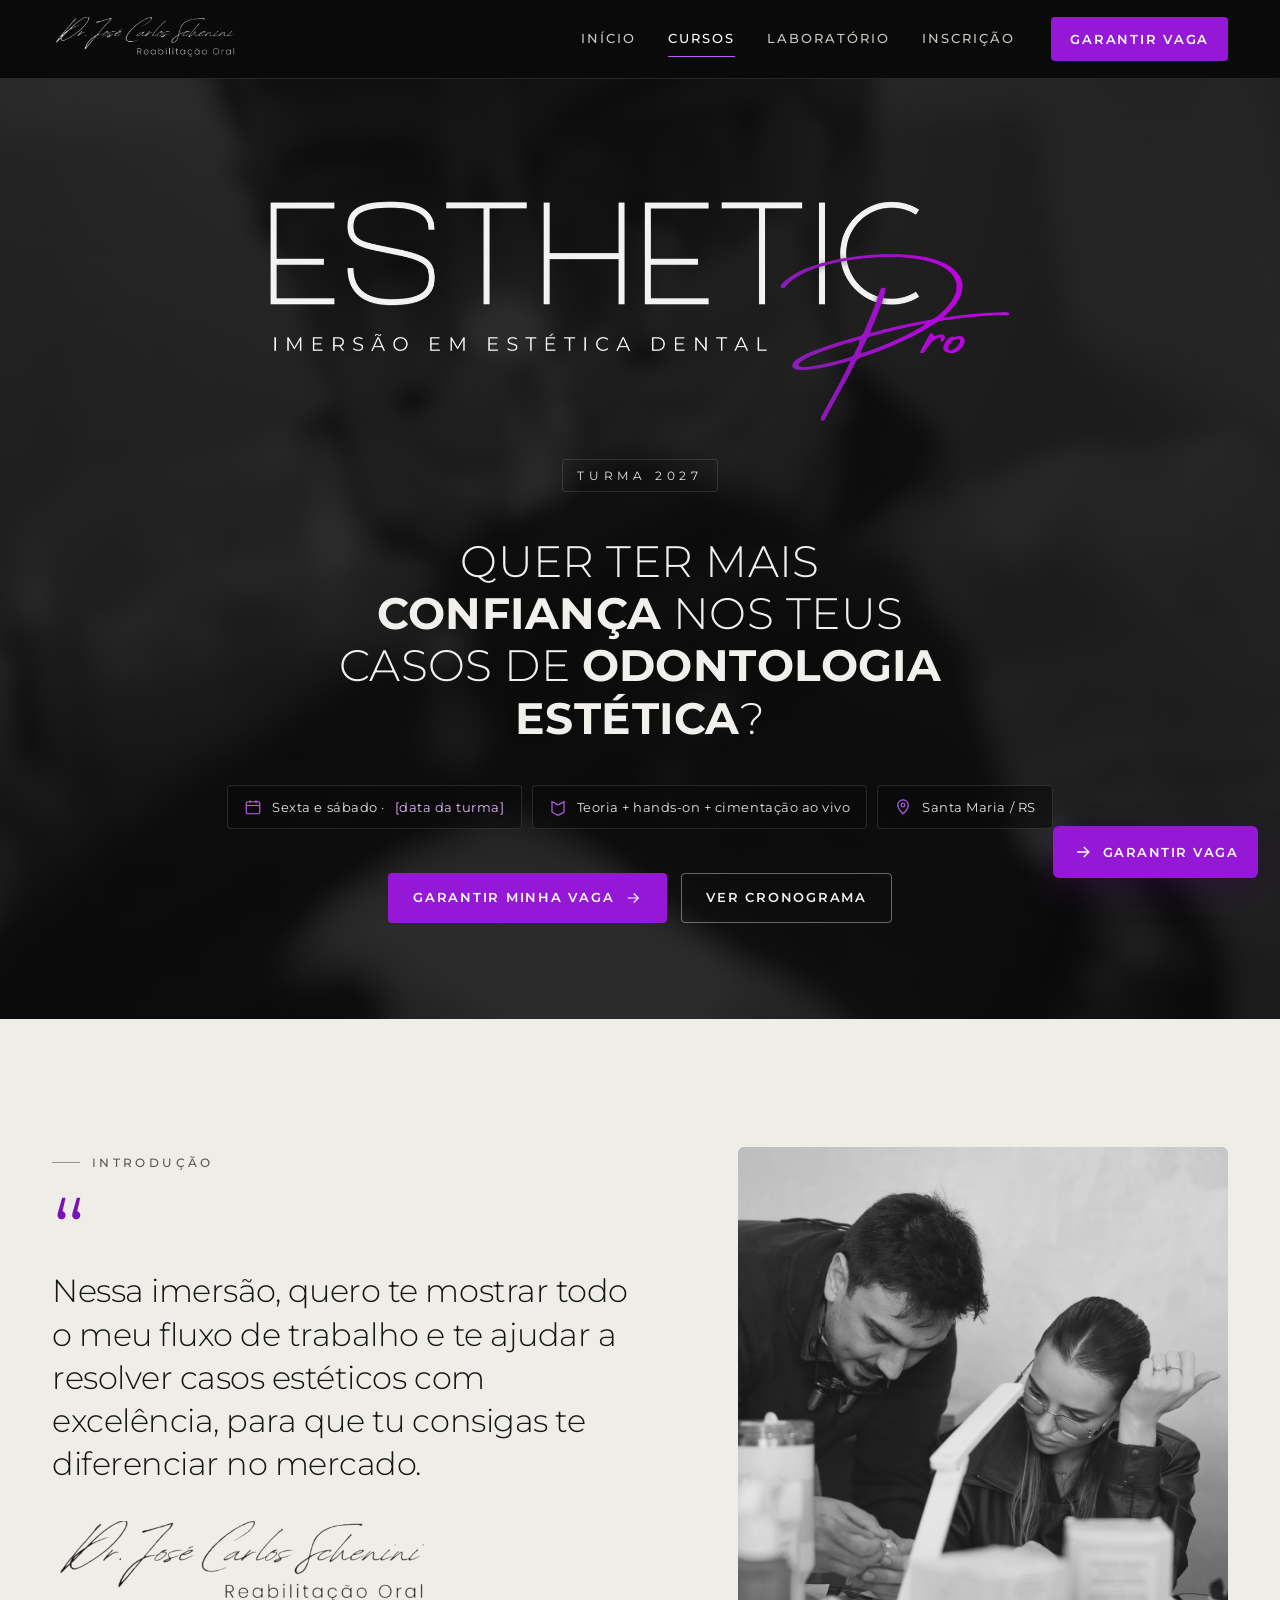
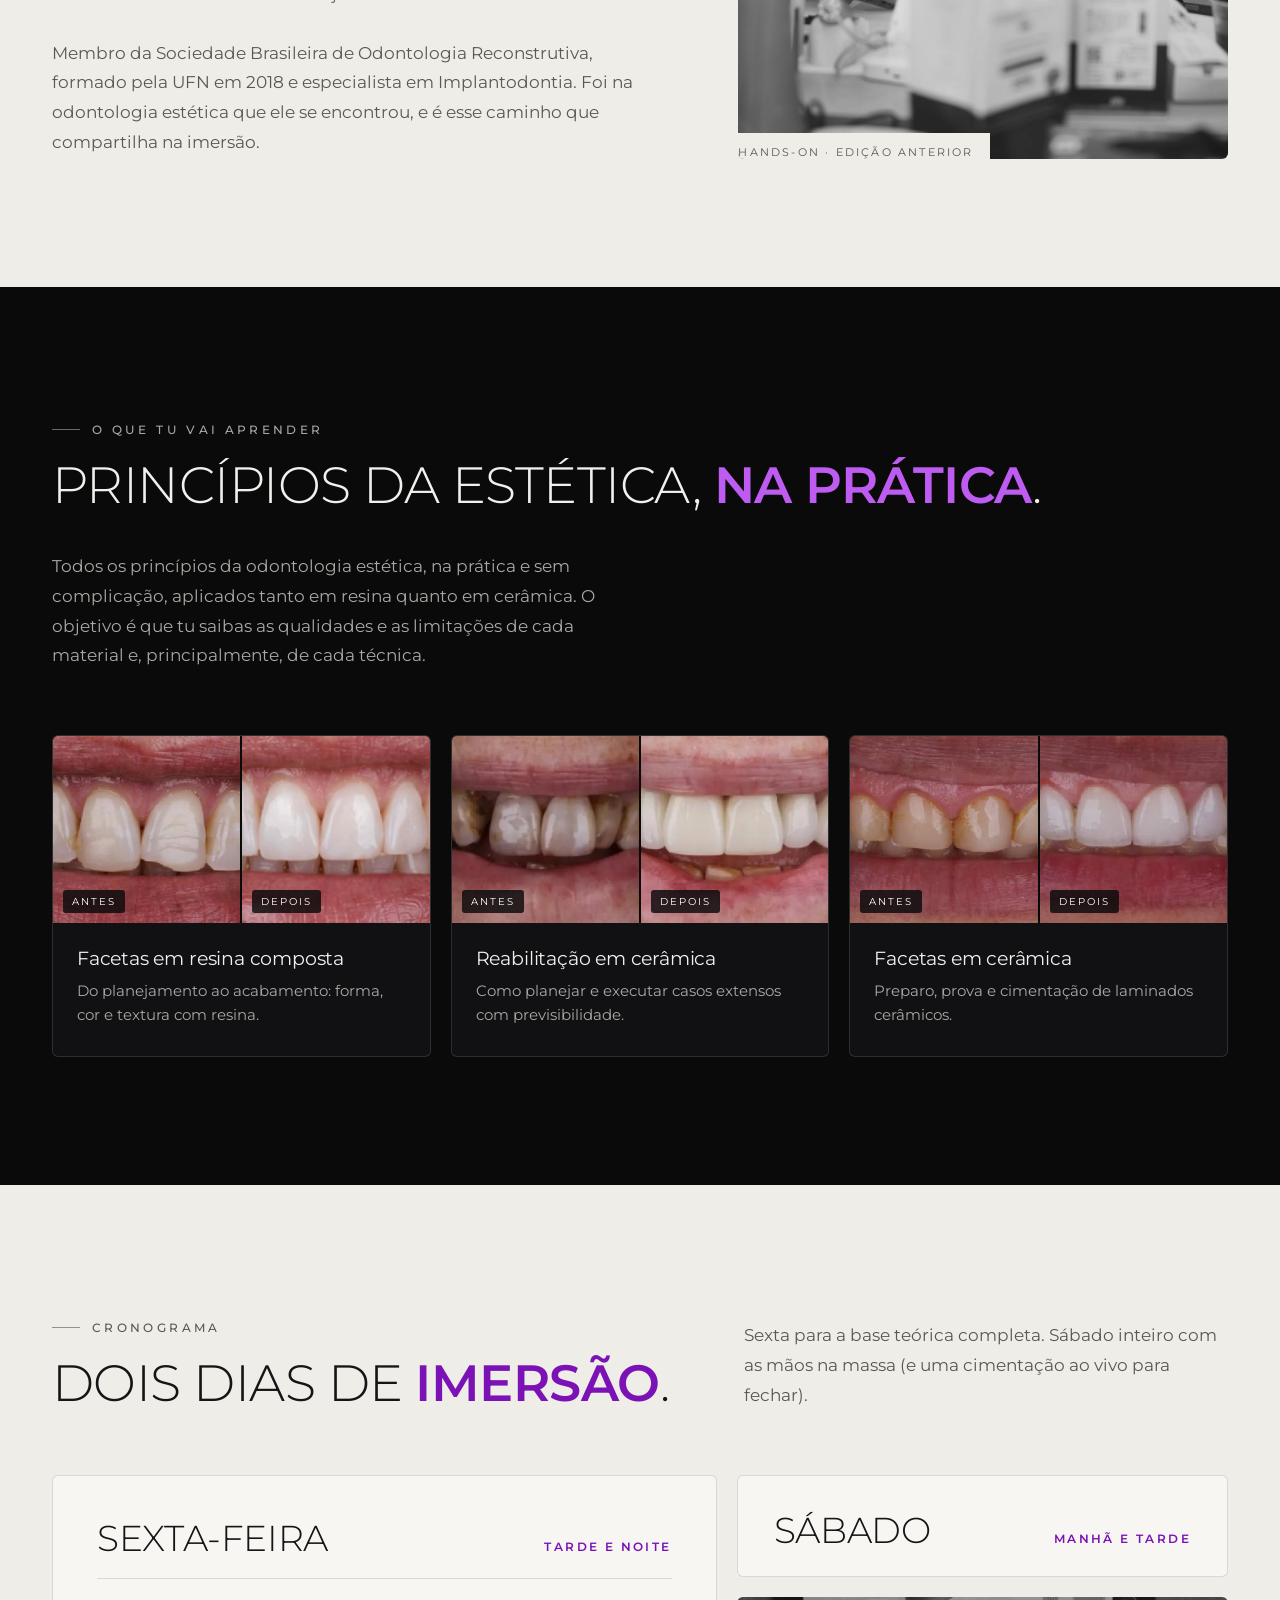
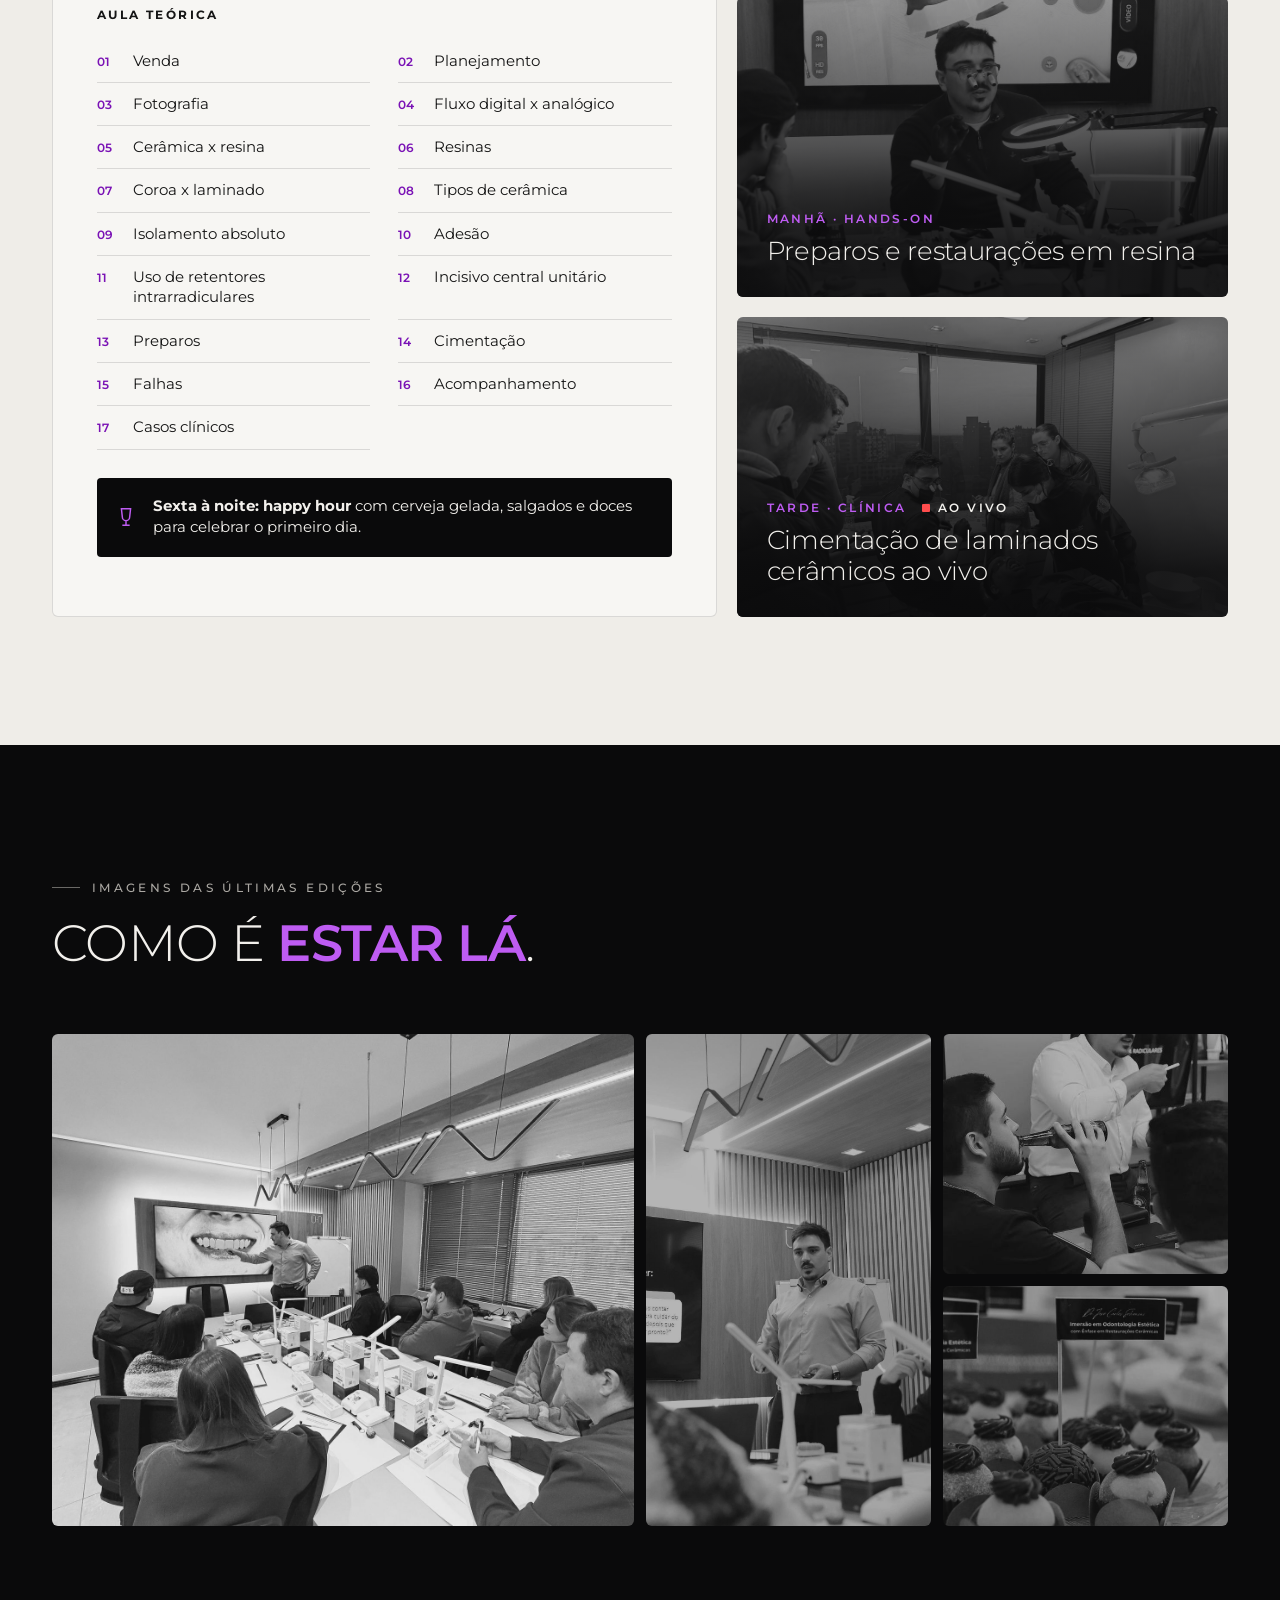
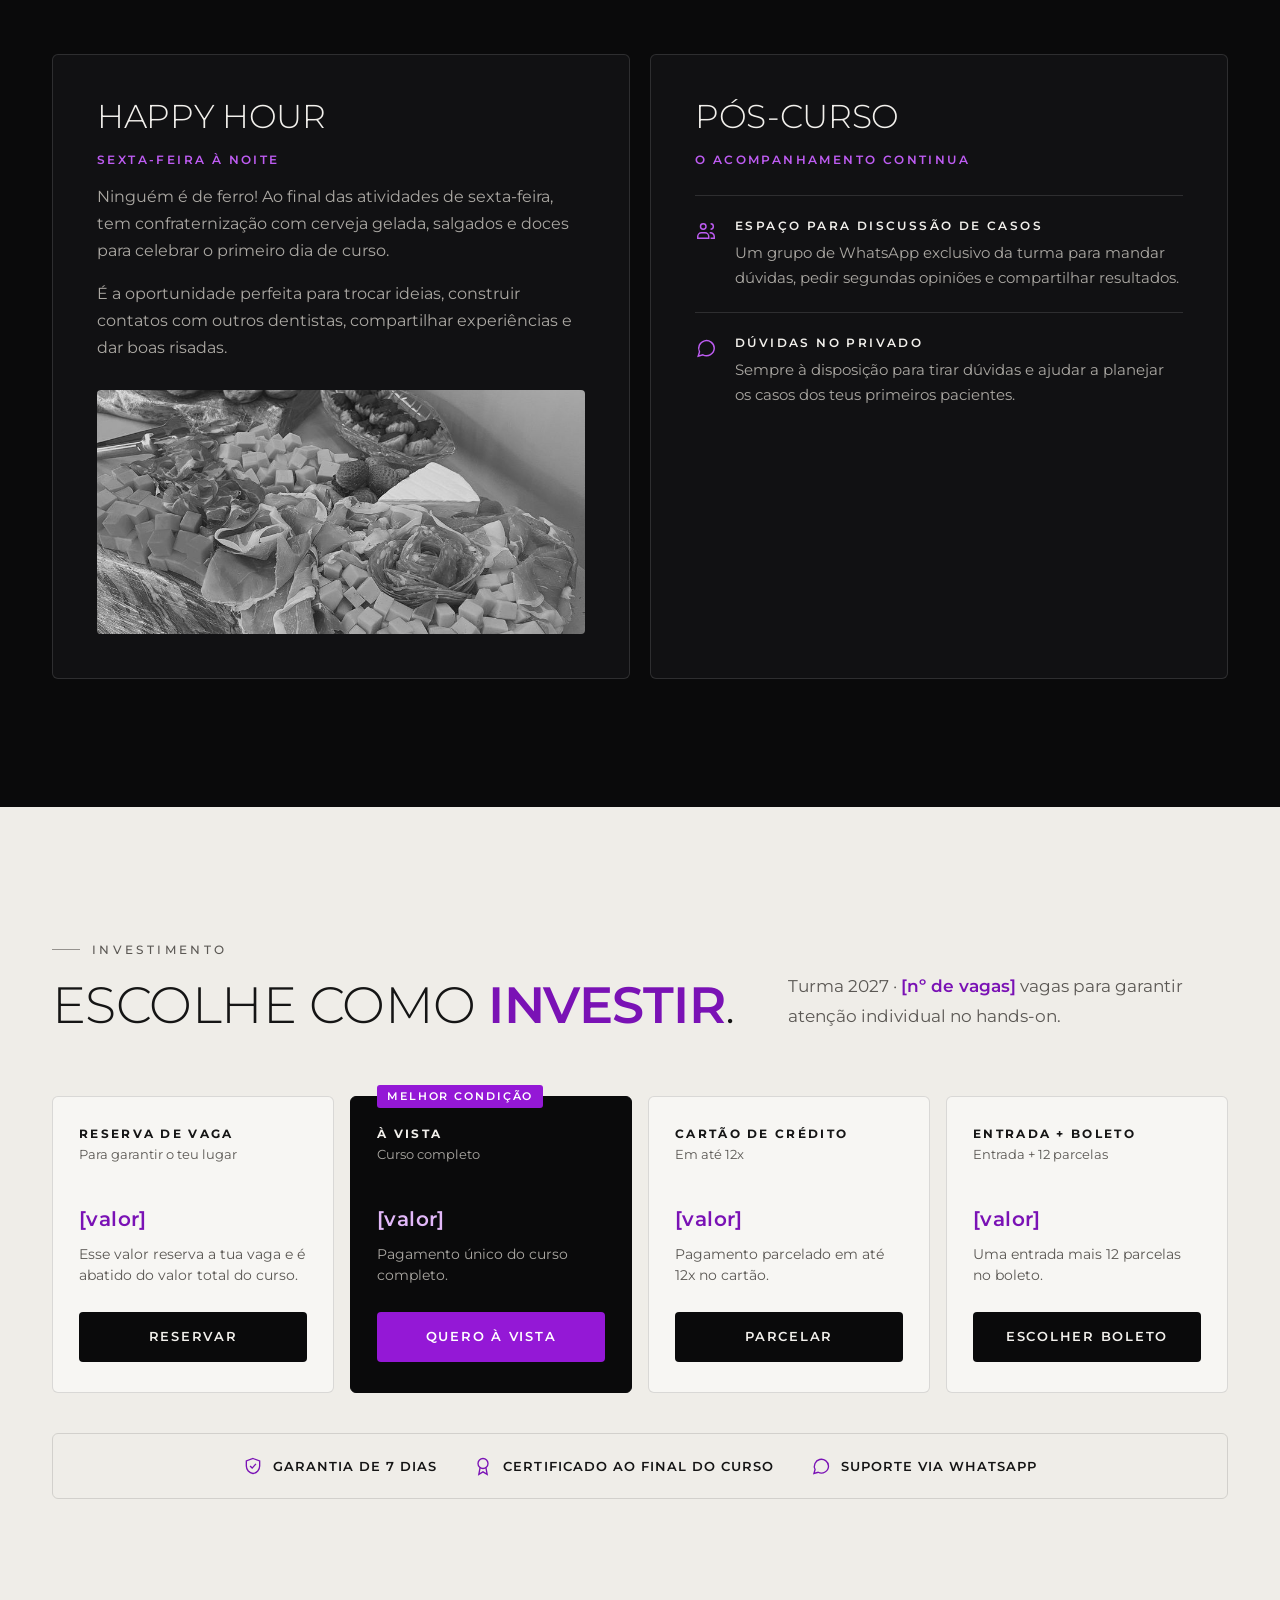
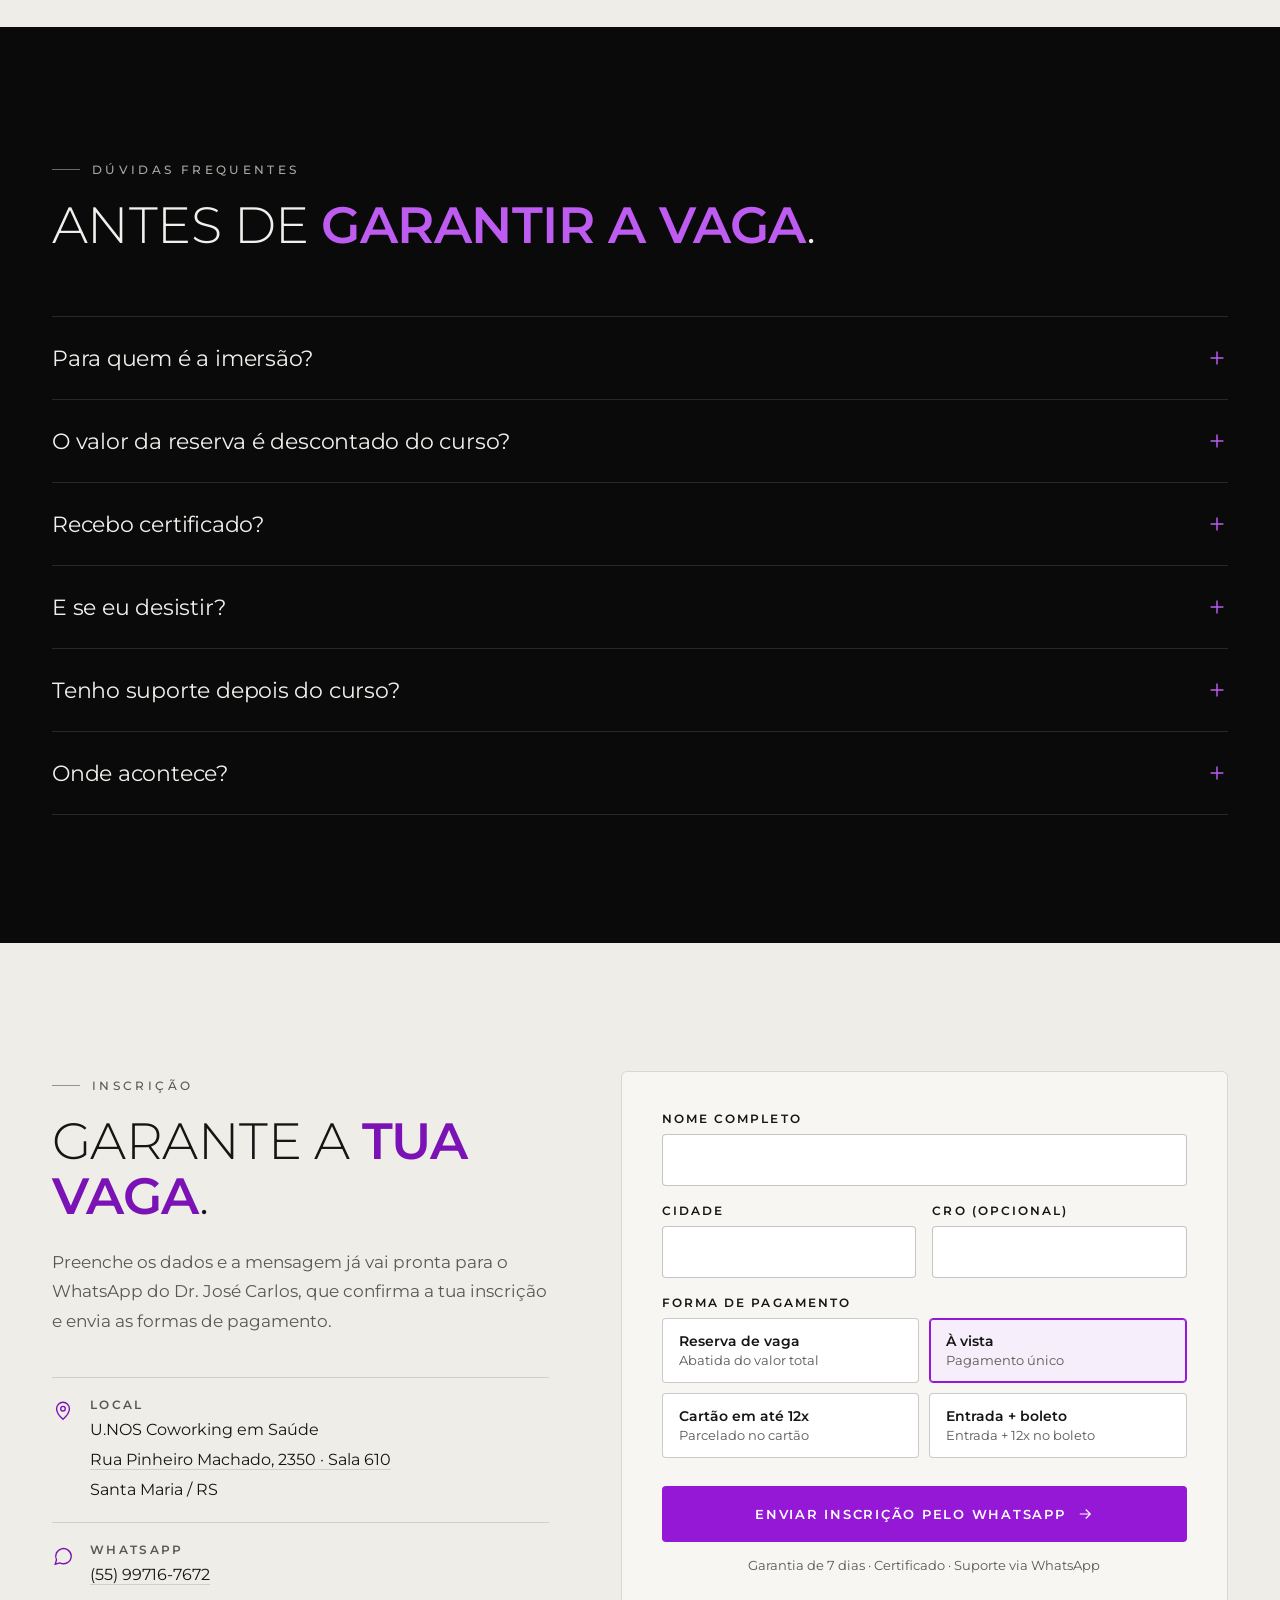
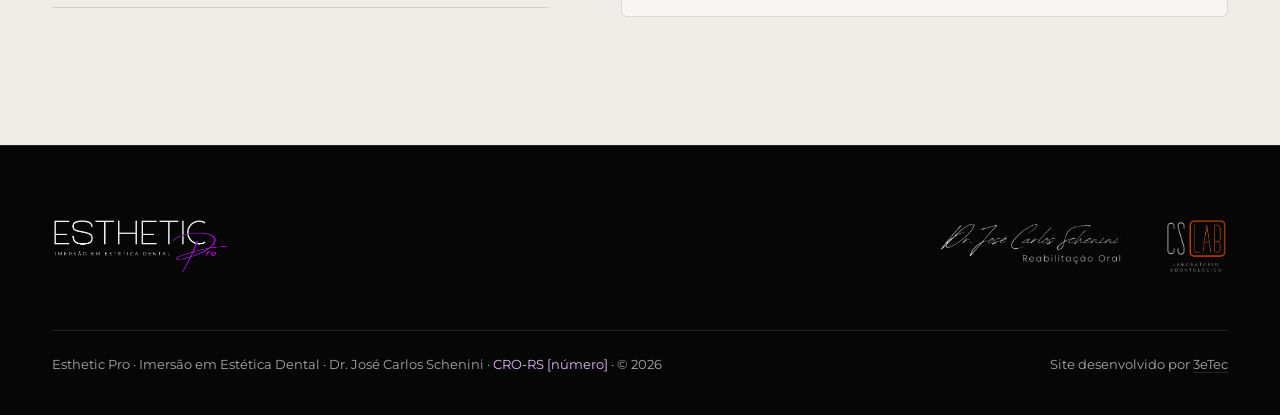
==== cursos.html @ 9ef9df19 "content: remove valores do curso do protótipo Co-Authored-By: Claude Opus 5.5 <noreply@anthropic.com" ====
<!doctype html>
<html lang="pt-BR"><head>
<meta name="viewport" content="width=device-width, initial-scale=1">
<meta charset="utf-8">
<title>Esthetic Pro 2027 | Imersão em Estética Dental</title>
<meta name="description" content="Imersão Esthetic Pro 2027 com o Dr. José Carlos Schenini em Santa Maria/RS: aula teórica, hands-on de resina e cimentação de laminados cerâmicos ao vivo. Para cirurgiões-dentistas.">
<meta name="theme-color" content="#0A0A0B">
<meta property="og:type" content="website">
<meta property="og:locale" content="pt_BR">
<meta property="og:site_name" content="Dr. José Carlos Schenini">
<meta property="og:title" content="Esthetic Pro 2027 | Imersão em Estética Dental">
<meta property="og:description" content="Imersão Esthetic Pro 2027 com o Dr. José Carlos Schenini em Santa Maria/RS: aula teórica, hands-on de resina e cimentação de laminados cerâmicos ao vivo. Para cirurgiões-dentistas.">
<meta property="og:image" content="/img/esthetic-light.png">
<meta property="og:image:width" content="1400">
<meta property="og:image:height" content="442">
<meta property="og:image:alt" content="Esthetic Pro, Imersão em Estética Dental">
<meta name="twitter:card" content="summary_large_image">
<meta name="twitter:title" content="Esthetic Pro 2027 | Imersão em Estética Dental">
<meta name="twitter:description" content="Imersão Esthetic Pro 2027 com o Dr. José Carlos Schenini em Santa Maria/RS: aula teórica, hands-on de resina e cimentação de laminados cerâmicos ao vivo. Para cirurgiões-dentistas.">
<meta name="twitter:image" content="/img/esthetic-light.png">
<link rel="icon" href="/img/favicon.svg" type="image/svg+xml">
<link rel="icon" href="/img/favicon-32.png" type="image/png" sizes="32x32">
<link rel="apple-touch-icon" href="/img/apple-touch-icon.png">

<link rel="preconnect" href="https://fonts.googleapis.com"><link rel="stylesheet" href="https://fonts.googleapis.com/css2?family=Montserrat:wght@300;400;500;600;700&amp;display=swap"><link rel="stylesheet" href="/css/base.css">
<style>
.pg{--v:#9418D6;--v-h:#7C10B6;--v-l:#BE5CF2;--v-ink:#7A12B5;--ink:#0A0A0B;--ink2:#111113;--ink3:#19191C;--paper:#EFEDE8;--paper2:#F7F6F3;--tx:#151515;--mu:#5B5854;--mud:#ABA8A3;--ld:rgba(255,255,255,.12);--ll:rgba(20,20,20,.13);font-family:Montserrat,system-ui,sans-serif;color:#F2F0EC;background:var(--ink);-webkit-font-smoothing:antialiased;overflow-x:hidden;font-size:16px}
.light{background:var(--paper);color:var(--tx)}
.eyebrow{display:inline-flex;align-items:center;gap:12px;font-size:12px;letter-spacing:.28em;text-transform:uppercase;font-weight:500;color:var(--mud)}
.eyebrow::before{content:"";width:28px;height:1px;background:currentColor;opacity:.6}
.light .eyebrow{color:var(--mu)}
.dd{font-family:Montserrat,system-ui,sans-serif;text-transform:uppercase;letter-spacing:-.01em;line-height:1.08;font-size:clamp(30px,4vw,56px);font-weight:300} /* [revisar: caixa alta mantida por coerência com o logo; alternativa sem text-transform e letter-spacing -.03em] */
.dd em{font-style:normal;color:var(--v-l);font-weight:600}
.light .dd em{color:var(--v-ink)}
.lead{font-size:17px;line-height:1.75;color:var(--mud);max-width:56ch}
.light .lead{color:var(--mu)}
.btn{display:inline-flex;align-items:center;justify-content:center;gap:10px;min-height:50px;padding:0 24px;border-radius:4px;font-family:Montserrat,sans-serif;font-weight:600;font-size:12.5px;letter-spacing:.14em;text-transform:uppercase;text-decoration:none;border:1px solid transparent;transition:background .25s,color .25s,border-color .25s;cursor:pointer;white-space:nowrap}
.btn-v{background:var(--v);color:#fff}
.btn-v:hover{background:var(--v-h)}
.btn-line{border-color:rgba(242,240,236,.4);color:#F2F0EC}
.sec-head .dd{margin-top:20px}
.nav a.on{color:#fff;border-color:var(--v-l)}
.hero{position:relative;min-height:760px;display:flex;align-items:center;padding:112px 0 96px;overflow:hidden;isolation:isolate;text-align:center}
.hero img.bg{position:absolute;inset:0;width:100%;height:100%;object-fit:cover;z-index:-2;filter:grayscale(1) blur(2px);transform:scale(1.06);animation:zoomOut 3s cubic-bezier(.2,.7,.2,1) both}
.hero::before{content:"";position:absolute;inset:0;z-index:-1;background:rgba(10,10,11,.72)}
.hero-in{width:100%}
.hero-logo{width:min(760px,88%);height:auto;display:block;margin:0 auto}
.hero-year{display:inline-block;margin-top:28px;font-size:12px;letter-spacing:.4em;text-transform:uppercase;color:#E9E6E1;padding:8px 14px;border:1px solid var(--ld);border-radius:3px}
.hero h1{font-weight:300;text-transform:uppercase;font-size:clamp(26px,3.4vw,46px);line-height:1.2;letter-spacing:.01em;margin:44px auto 0;max-width:22ch}
.hero h1 strong{font-weight:700}
.chips{display:flex;justify-content:center;flex-wrap:wrap;gap:10px;margin-top:40px}
.chip{display:flex;align-items:center;gap:10px;padding:12px 16px;border:1px solid var(--ld);border-radius:4px;background:rgba(10,10,11,.6);font-size:13px;letter-spacing:.04em;color:#E9E6E1}
.chip svg{color:var(--v-l);flex:none}
.hero-cta{display:flex;justify-content:center;gap:14px;flex-wrap:wrap;margin-top:44px}
.d2{animation-delay:.25s}
.d3{animation-delay:.4s}
.d4{animation-delay:.55s}
.d5{animation-delay:.7s}
@keyframes zoomOut{from{transform:scale(1.16)}to{transform:scale(1.06)}}
@keyframes write{from{clip-path:inset(0 100% 0 0)}to{clip-path:inset(0 0 0 0)}}
.intro-g{display:grid;grid-template-columns:minmax(0,1.1fr) minmax(0,.9fr);gap:88px;align-items:center}
.quote{font-family:Montserrat,system-ui,sans-serif;font-size:clamp(24px,2.5vw,34px);line-height:1.35;margin-top:36px;font-weight:300;letter-spacing:-.015em}
.quote::before{content:"“";display:block;font-size:96px;line-height:.6;color:var(--v-ink);font-style:normal;margin-bottom:6px}
.intro-sig{margin-top:36px;width:min(380px,80%)}
.intro-sig img{width:100%;height:auto;display:block}
.intro-ph{position:relative;aspect-ratio:4/5;border-radius:6px;overflow:hidden}
.intro-ph img{width:100%;height:100%;object-fit:cover;display:block;filter:grayscale(1)}
.cap{position:absolute;left:0;bottom:0;padding:12px 16px 0 0;background:var(--paper);font-size:11px;letter-spacing:.2em;text-transform:uppercase;color:var(--mu)}
.ap-g{display:grid;grid-template-columns:repeat(3,minmax(0,1fr));gap:20px}
.ap{border:1px solid var(--ld);border-radius:6px;overflow:hidden;background:var(--ink2)}
.ap-pair{display:grid;grid-template-columns:repeat(2,minmax(0,1fr));gap:2px;background:var(--ink)}
.ap-pair figure{margin:0;position:relative;aspect-ratio:1/1;overflow:hidden}
.ap-pair img{width:100%;height:100%;object-fit:cover;display:block}
.ap-pair figcaption{position:absolute;left:10px;bottom:10px;background:rgba(10,10,11,.82);color:#fff;padding:5px 9px;font-size:10px;letter-spacing:.2em;text-transform:uppercase;border-radius:3px}
.ap-b{padding:24px 24px 28px}
.ap-b h3{font-family:Montserrat,system-ui,sans-serif;font-size:19px;font-weight:400;letter-spacing:-.01em}
.ap-b p{margin-top:10px;font-size:14.5px;line-height:1.65;color:var(--mud)}
.cr-g{display:grid;grid-template-columns:minmax(0,1.15fr) minmax(0,.85fr);gap:20px;align-items:stretch}
.day{border-radius:6px;padding:44px;background:var(--paper2);color:var(--tx);border:1px solid var(--ll)}
.day-h{display:flex;justify-content:space-between;align-items:baseline;gap:20px;padding-bottom:22px;border-bottom:1px solid var(--ll)}
.day-h h3{font-family:Montserrat,system-ui,sans-serif;text-transform:uppercase;font-size:36px;line-height:1;font-weight:300;letter-spacing:-.01em}
.day-h span{font-size:12px;letter-spacing:.2em;text-transform:uppercase;font-weight:600;color:var(--v-ink)}
.slot{margin-top:28px}
.slot-k{font-size:12px;letter-spacing:.2em;text-transform:uppercase;font-weight:700}
.topics{list-style:none;padding:0;margin:18px 0 0;display:grid;grid-template-columns:repeat(2,minmax(0,1fr));column-gap:28px}
.topics li{display:flex;gap:14px;align-items:baseline;padding:11px 0;border-bottom:1px solid var(--ll);font-size:14.5px;line-height:1.4}
.topics li b{font-family:Montserrat,system-ui,sans-serif;font-weight:600;color:var(--v-ink);min-width:22px;font-size:12px}
.hh{display:flex;gap:16px;align-items:center;margin-top:28px;padding:18px;background:var(--ink);color:#F2F0EC;border-radius:4px}
.hh svg{flex:none;color:var(--v-l)}
.hh p{font-size:14.5px;line-height:1.5}
.sab{display:grid;grid-template-rows:auto 1fr 1fr;gap:20px}
.sab .day{padding:36px 36px 28px}
.blk{position:relative;border-radius:6px;overflow:hidden;min-height:300px;display:flex;flex-direction:column;justify-content:flex-end;padding:30px;isolation:isolate;color:#F2F0EC}
.hh-ph{margin-top:28px;aspect-ratio:16/8;border-radius:4px;overflow:hidden}
.hh-ph img{width:100%;height:100%;object-fit:cover;display:block;filter:grayscale(1)}
.blk img{position:absolute;inset:0;width:100%;height:100%;object-fit:cover;z-index:-2;filter:grayscale(1)}
.blk::before{content:"";position:absolute;inset:0;z-index:-1;background:linear-gradient(to top,rgba(10,10,11,.92) 15%,rgba(10,10,11,.35))}
.blk-k{font-size:12px;letter-spacing:.2em;text-transform:uppercase;font-weight:600;color:var(--v-l)}
.blk h4{margin:10px 0 0;font-family:Montserrat,system-ui,sans-serif;font-weight:300;font-size:clamp(21px,2vw,28px);line-height:1.2;letter-spacing:-.015em}
.live{display:inline-flex;align-items:center;gap:8px;margin-left:10px;color:#F2F0EC}
.live i{width:8px;height:8px;background:#FF4D4D;border-radius:1px;animation:blink 1.6s ease-in-out infinite}
@keyframes blink{50%{opacity:.25}}
.gal{display:grid;grid-template-columns:repeat(4,minmax(0,1fr));grid-auto-rows:240px;gap:12px}
.gal figure{margin:0;border-radius:6px;overflow:hidden;position:relative}
.gal img{width:100%;height:100%;object-fit:cover;display:block;filter:grayscale(1);transition:transform 1s cubic-bezier(.2,.7,.2,1),filter .6s}
.gal figure:hover img{transform:scale(1.05);filter:grayscale(0)}
.g-a{grid-column:span 2;grid-row:span 2}
.g-b{grid-row:span 2}
.two{display:grid;grid-template-columns:repeat(2,minmax(0,1fr));gap:20px}
.card{border:1px solid var(--ld);border-radius:6px;padding:44px;background:var(--ink2)}
.card h3{font-family:Montserrat,system-ui,sans-serif;text-transform:uppercase;font-size:clamp(26px,2.6vw,36px);line-height:1.05;font-weight:300;letter-spacing:-.01em}
.card .k{font-size:12px;letter-spacing:.2em;text-transform:uppercase;font-weight:600;color:var(--v-l);margin-top:18px}
.card p.t{margin-top:16px;font-size:15.5px;line-height:1.75;color:var(--mud)}
.pos-i{display:flex;gap:18px;padding:22px 0;border-top:1px solid var(--ld)}
.pos-i:first-of-type{margin-top:28px}
.pos-i svg{flex:none;color:var(--v-l);margin-top:2px}
.pos-i b{display:block;font-size:12px;letter-spacing:.2em;text-transform:uppercase;font-weight:600}
.pos-i span{display:block;margin-top:8px;font-size:15px;line-height:1.65;color:var(--mud)}
.pr-g{display:grid;grid-template-columns:repeat(4,minmax(0,1fr));gap:16px}
.pr{position:relative;display:flex;flex-direction:column;border:1px solid var(--ll);border-radius:6px;padding:30px 26px;background:var(--paper2)}
.pr-k{font-size:11.5px;letter-spacing:.2em;text-transform:uppercase;font-weight:700}
.pr-s{margin-top:6px;font-size:12.5px;color:var(--mu)}
.pr-v{margin-top:30px;font-family:Montserrat,system-ui,sans-serif;font-size:40px;line-height:1;letter-spacing:-.02em;font-weight:300}
.pr-v .ph-hold{font-size:20px;letter-spacing:.02em}
.pr-v small{font-family:Montserrat,sans-serif;font-size:14px;letter-spacing:0;margin-right:4px;vertical-align:top;position:relative;top:6px}
.pr-x{margin-top:12px;font-size:13.5px;line-height:1.55;color:var(--mu);flex:1}
.pr .btn{margin-top:26px;width:100%}
.pr-hi{background:var(--ink);color:#F2F0EC;border-color:var(--ink)}
.pr-hi .pr-s,.pr-hi .pr-x{color:var(--mud)}
.pr-tag{position:absolute;top:-12px;left:26px;background:var(--v);color:#fff;padding:5px 10px;font-size:10.5px;letter-spacing:.18em;text-transform:uppercase;font-weight:600;border-radius:3px}
.btn-dk{background:var(--ink);color:#F2F0EC}
.badges{display:flex;justify-content:center;flex-wrap:wrap;gap:12px 36px;margin-top:40px;padding:22px;border:1px solid var(--ll);border-radius:6px}
.badges span{display:flex;align-items:center;gap:10px;font-size:13px;font-weight:600;letter-spacing:.08em;text-transform:uppercase}
.badges svg{color:var(--v-ink)}
.ph-hold{color:var(--v-ink);font-weight:600}
.dark-hold{color:#E2B8F9}
.faq{border-top:1px solid var(--ld)}
.faq details{border-bottom:1px solid var(--ld)}
.faq summary{list-style:none;cursor:pointer;display:flex;justify-content:space-between;align-items:center;gap:24px;padding:28px 0;font-family:Montserrat,system-ui,sans-serif;font-size:clamp(18px,1.7vw,22px);min-height:44px;font-weight:400;letter-spacing:-.01em}
.faq summary::-webkit-details-marker{display:none}
.faq summary svg{flex:none;transition:transform .3s;color:var(--v-l)}
.faq details[open] summary svg{transform:rotate(45deg)}
.faq details p{padding:0 0 28px;max-width:70ch;color:var(--mud);line-height:1.75;font-size:15.5px}
.in-g{display:grid;grid-template-columns:minmax(0,.9fr) minmax(0,1.1fr);gap:72px;align-items:start}
.form{border:1px solid var(--ll);border-radius:6px;padding:40px;background:var(--paper2)}
.fld{display:flex;flex-direction:column;gap:8px;margin-bottom:18px}
.fld label{font-size:11.5px;letter-spacing:.18em;text-transform:uppercase;font-weight:600}
.fld input{height:52px;border:1px solid rgba(20,20,20,.25);border-radius:4px;background:#fff;padding:0 16px;font:400 16px Montserrat,sans-serif;color:var(--tx);outline:none;transition:border-color .2s,box-shadow .2s}
.fld input:focus{border-color:var(--v);box-shadow:0 0 0 3px rgba(148,24,214,.15)}
.row2{display:grid;grid-template-columns:repeat(2,minmax(0,1fr));gap:16px}
.opts{display:grid;grid-template-columns:repeat(2,minmax(0,1fr));gap:10px}
.opt{appearance:none;text-align:left;border:1px solid rgba(20,20,20,.22);background:#fff;border-radius:4px;padding:14px 16px;min-height:64px;cursor:pointer;font-family:Montserrat,sans-serif;color:var(--tx);transition:border-color .2s,background .2s}
.opt b{display:block;font-size:13.5px;font-weight:600}
.opt span{display:block;margin-top:4px;font-size:12.5px;color:var(--mu)}
.opt:hover{border-color:var(--tx)}
.opt.on{border-color:var(--v);background:#F6EEFB;box-shadow:inset 0 0 0 1px var(--v)}
.form .btn{width:100%;margin-top:10px;min-height:56px}
.form-n{margin-top:14px;font-size:12.5px;line-height:1.6;color:var(--mu);text-align:center}
.loc{margin-top:40px;border-top:1px solid var(--ll)}
.loc li{display:flex;gap:16px;padding:20px 0;border-bottom:1px solid var(--ll)}
.loc ul{list-style:none;margin:0;padding:0}
.loc svg{flex:none;color:var(--v-ink);margin-top:2px}
.loc b{display:block;font-size:11.5px;letter-spacing:.2em;text-transform:uppercase;font-weight:600;color:var(--mu)}
.loc span{display:block;margin-top:6px;font-size:16px;line-height:1.5}
.loc a{text-decoration:none;border-bottom:1px solid var(--ll)}
.fab{position:fixed;right:22px;bottom:22px;z-index:60;display:flex;align-items:center;gap:10px;background:var(--v);color:#fff;text-decoration:none;min-height:52px;padding:0 20px;border-radius:6px;font-weight:600;font-size:12.5px;letter-spacing:.12em;text-transform:uppercase;box-shadow:0 12px 32px rgba(60,0,90,.35);transition:background .2s,transform .2s}
.fab:hover{background:var(--v-h);transform:translateY(-2px)}
@media (max-width:1100px){
  .pr-g{grid-template-columns:repeat(2,minmax(0,1fr));row-gap:28px}
}
@media (max-width:1024px){
  .intro-g,.cr-g,.in-g{grid-template-columns:minmax(0,1fr);gap:48px}
  .ap-g{grid-template-columns:minmax(0,1fr)}
  .two{grid-template-columns:minmax(0,1fr)}
  .gal{grid-template-columns:repeat(2,minmax(0,1fr));grid-auto-rows:200px}
  .g-a{grid-column:span 2;grid-row:span 1}
  .g-b{grid-row:span 1}
}
@media (max-width:640px){
  .hero{min-height:0;padding:72px 0 56px}
  .day,.card,.form{padding:26px 22px}
  .topics{grid-template-columns:minmax(0,1fr)}
  .pr-g,.row2,.opts{grid-template-columns:minmax(0,1fr)}
  .day-h h3{font-size:34px}
  .btn{white-space:normal;text-align:center;line-height:1.4;padding-top:10px;padding-bottom:10px}
  .fab span{display:none}
  .fab{padding:0 16px}
}
</style></head>
<body>




<div>

<div class="pg" style="--v: #9418D6">

<header class="hdr">
<div class="wrap hdr-in">
<a class="brand" href="/" aria-label="Dr. José Carlos Schenini: página inicial"><img src="/img/sig-light.png" alt="Dr. José Carlos Schenini, Reabilitação Oral"></a>
<nav class="nav" aria-label="Principal">
<a href="/">Início</a>
<a class="on" href="/cursos">Cursos</a>
<a href="/laboratorio">Laboratório</a>
<a href="#inscricao">Inscrição</a>
</nav>
<a class="btn btn-v" href="#inscricao">Garantir vaga</a>
</div>
</header>

<section class="hero">
<img class="bg" src="/img/capa.jpg" alt="">
<div class="wrap hero-in">
<img class="hero-logo rise d1" src="/img/esthetic-light.png" alt="Esthetic Pro, Imersão em Estética Dental">
<p class="rise d2"><span class="hero-year">Turma 2027</span></p>
<h1 class="rise d3">Quer ter mais <strong>confiança</strong> nos teus casos de <strong>odontologia estética</strong>?</h1>
<div class="chips rise d4">
<span class="chip"><svg width="18" height="18" viewBox="0 0 24 24" fill="none" stroke="currentColor" stroke-width="1.6" aria-hidden="true"><rect x="3" y="5" width="18" height="16" rx="2"></rect><path d="M3 10h18M8 3v4M16 3v4"></path></svg>Sexta e sábado · <span class="dark-hold">[data da turma]</span></span>
<span class="chip"><svg width="18" height="18" viewBox="0 0 24 24" fill="none" stroke="currentColor" stroke-width="1.6" aria-hidden="true"><path d="M4 19V5l8 4 8-4v14l-8 4-8-4z"></path></svg>Teoria + hands-on + cimentação ao vivo</span>
<span class="chip"><svg width="18" height="18" viewBox="0 0 24 24" fill="none" stroke="currentColor" stroke-width="1.6" aria-hidden="true"><path d="M12 21s-7-6.2-7-11.5a7 7 0 0 1 14 0C19 14.8 12 21 12 21z"></path><circle cx="12" cy="9.5" r="2.5"></circle></svg>Santa Maria / RS</span>
</div>
<div class="hero-cta rise d5">
<a class="btn btn-v" href="#inscricao">Garantir minha vaga <svg width="18" height="18" viewBox="0 0 24 24" fill="none" stroke="currentColor" stroke-width="1.6" aria-hidden="true"><path d="M5 12h14M13 6l6 6-6 6"></path></svg></a>
<a class="btn btn-line" href="#cronograma">Ver cronograma</a>
</div>
</div>
</section>

<section class="sec light">
<div class="wrap intro-g">
<div class="rv">
<p class="eyebrow">Introdução</p>
<p class="quote">Nessa imersão, quero te mostrar todo o meu fluxo de trabalho e te ajudar a resolver casos estéticos com excelência, para que tu consigas te diferenciar no mercado.</p>
<div class="intro-sig"><img src="/img/sig-dark.png" alt="Dr. José Carlos Schenini, Reabilitação Oral"></div>
<p class="lead" style="margin-top: 28px">Membro da Sociedade Brasileira de Odontologia Reconstrutiva, formado pela UFN em 2018 e especialista em Implantodontia. Foi na odontologia estética que ele se encontrou, e é esse caminho que compartilha na imersão.</p>
</div>
<div class="intro-ph rv">
<img src="/img/handson.jpg" alt="Dr. José Carlos orientando uma aluna durante o hands-on">
<p class="cap">Hands-on · edição anterior</p>
</div>
</div>
</section>

<section class="sec">
<div class="wrap">
<div class="sec-head rv">
<div>
<p class="eyebrow">O que tu vai aprender</p>
<h2 class="dd">Princípios da estética, <em>na prática</em>.</h2>
</div>
<p class="lead" style="max-width: 50ch">Todos os princípios da odontologia estética, na prática e sem complicação, aplicados tanto em resina quanto em cerâmica. O objetivo é que tu saibas as qualidades e as limitações de cada material e, principalmente, de cada técnica.</p>
</div>
<div class="ap-g">

<article class="ap rv">
<div class="ap-pair">
<figure><img src="/img/caso-resina-antes.jpg" alt="Antes: Facetas em resina composta"><figcaption>Antes</figcaption></figure>
<figure><img src="/img/caso-resina-depois.jpg" alt="Depois: Facetas em resina composta"><figcaption>Depois</figcaption></figure>
</div>
<div class="ap-b"><h3>Facetas em resina composta</h3><p>Do planejamento ao acabamento: forma, cor e textura com resina.</p></div>
</article>

<article class="ap rv">
<div class="ap-pair">
<figure><img src="/img/caso-reab-antes.jpg" alt="Antes: Reabilitação em cerâmica"><figcaption>Antes</figcaption></figure>
<figure><img src="/img/caso-reab-depois.jpg" alt="Depois: Reabilitação em cerâmica"><figcaption>Depois</figcaption></figure>
</div>
<div class="ap-b"><h3>Reabilitação em cerâmica</h3><p>Como planejar e executar casos extensos com previsibilidade.</p></div>
</article>

<article class="ap rv">
<div class="ap-pair">
<figure><img src="/img/caso-ceram-antes.jpg" alt="Antes: Facetas em cerâmica"><figcaption>Antes</figcaption></figure>
<figure><img src="/img/caso-ceram-depois.jpg" alt="Depois: Facetas em cerâmica"><figcaption>Depois</figcaption></figure>
</div>
<div class="ap-b"><h3>Facetas em cerâmica</h3><p>Preparo, prova e cimentação de laminados cerâmicos.</p></div>
</article>

</div>
</div>
</section>

<section class="sec light" id="cronograma">
<div class="wrap">
<div class="sec-head rv">
<div>
<p class="eyebrow">Cronograma</p>
<h2 class="dd">Dois dias de <em>imersão</em>.</h2>
</div>
<p class="lead" style="max-width: 44ch">Sexta para a base teórica completa. Sábado inteiro com as mãos na massa (e uma cimentação ao vivo para fechar).</p>
</div>
<div class="cr-g">
<div class="day rv">
<div class="day-h"><h3>Sexta-feira</h3><span>Tarde e noite</span></div>
<div class="slot">
<p class="slot-k">Aula teórica</p>
<ol class="topics">

<li><b>01</b>Venda</li>

<li><b>02</b>Planejamento</li>

<li><b>03</b>Fotografia</li>

<li><b>04</b>Fluxo digital x analógico</li>

<li><b>05</b>Cerâmica x resina</li>

<li><b>06</b>Resinas</li>

<li><b>07</b>Coroa x laminado</li>

<li><b>08</b>Tipos de cerâmica</li>

<li><b>09</b>Isolamento absoluto</li>

<li><b>10</b>Adesão</li>

<li><b>11</b>Uso de retentores intrarradiculares</li>

<li><b>12</b>Incisivo central unitário</li>

<li><b>13</b>Preparos</li>

<li><b>14</b>Cimentação</li>

<li><b>15</b>Falhas</li>

<li><b>16</b>Acompanhamento</li>

<li><b>17</b>Casos clínicos</li>

</ol>
</div>
<div class="hh"><svg width="22" height="22" viewBox="0 0 24 24" fill="none" stroke="currentColor" stroke-width="1.6" aria-hidden="true"><path d="M7 3h10l-1 9a4 4 0 0 1-8 0L7 3zM12 16v5M8 21h8"></path></svg><p><strong>Sexta à noite: happy hour</strong> com cerveja gelada, salgados e doces para celebrar o primeiro dia.</p></div>
</div>
<div class="sab">
<div class="day rv"><div class="day-h" style="border-bottom: 0; padding-bottom: 0"><h3>Sábado</h3><span>Manhã e tarde</span></div></div>
<div class="blk rv">
<img src="/img/bancada.jpg" alt="Alunos praticando na bancada durante o hands-on">
<p class="blk-k">Manhã · Hands-on</p>
<h4>Preparos e restaurações em resina</h4>
</div>
<div class="blk rv">
<img src="/img/aovivo.jpg" alt="Atendimento clínico ao vivo acompanhado pelos alunos">
<p class="blk-k">Tarde · Clínica <span class="live"><i></i>Ao vivo</span></p>
<h4>Cimentação de laminados cerâmicos ao vivo</h4>
</div>
</div>
</div>
</div>
</section>

<section class="sec" style="padding-bottom: 64px">
<div class="wrap">
<div class="sec-head rv">
<div>
<p class="eyebrow">Imagens das últimas edições</p>
<h2 class="dd">Como é <em>estar lá</em>.</h2>
</div>
</div>
<div class="gal rv">
<figure class="g-a"><img src="/img/turma.jpg" alt="Turma reunida na sala de aula da imersão"></figure>
<figure class="g-b"><img src="/img/palestra.jpg" alt="Dr. José Carlos durante a aula teórica"></figure>
<figure><img src="/img/happy.jpg" alt="Alunos conversando no happy hour"></figure>
<figure><img src="/img/happy-doces.jpg" alt="Doces personalizados da imersão"></figure>
</div>
</div>
</section>

<section class="sec" style="padding-top: 64px">
<div class="wrap two">
<div class="card rv">
<h3>Happy hour</h3>
<p class="k">Sexta-feira à noite</p>
<p class="t">Ninguém é de ferro! Ao final das atividades de sexta-feira, tem confraternização com cerveja gelada, salgados e doces para celebrar o primeiro dia de curso.</p>
<p class="t">É a oportunidade perfeita para trocar ideias, construir contatos com outros dentistas, compartilhar experiências e dar boas risadas.</p>
<div class="hh-ph"><img src="/img/happy-mesa.jpg" alt="Mesa de frios e petiscos do happy hour"></div>
</div>
<div class="card rv">
<h3>Pós-curso</h3>
<p class="k">O acompanhamento continua</p>
<div class="pos-i"><svg width="22" height="22" viewBox="0 0 24 24" fill="none" stroke="currentColor" stroke-width="1.6" aria-hidden="true"><path d="M17 20h4v-2a4 4 0 0 0-5-3.9M9 20H3v-2a4 4 0 0 1 4-4h4a4 4 0 0 1 4 4v2H9zM9 10a3 3 0 1 0 0-6 3 3 0 0 0 0 6zM17 10a3 3 0 1 0 0-6"></path></svg><div><b>Espaço para discussão de casos</b><span>Um grupo de WhatsApp exclusivo da turma para mandar dúvidas, pedir segundas opiniões e compartilhar resultados.</span></div></div>
<div class="pos-i"><svg width="22" height="22" viewBox="0 0 24 24" fill="none" stroke="currentColor" stroke-width="1.6" aria-hidden="true"><path d="M21 12a8.5 8.5 0 0 1-12.4 7.5L3.5 21l1.4-4.8A8.5 8.5 0 1 1 21 12z"></path></svg><div><b>Dúvidas no privado</b><span>Sempre à disposição para tirar dúvidas e ajudar a planejar os casos dos teus primeiros pacientes.</span></div></div>
</div>
</div>
</section>

<section class="sec light" id="investimento">
<div class="wrap">
<div class="sec-head rv">
<div>
<p class="eyebrow">Investimento</p>
<h2 class="dd">Escolhe como <em>investir</em>.</h2>
</div>
<p class="lead" style="max-width: 40ch">Turma 2027 · <span class="ph-hold">[nº de vagas]</span> vagas para garantir atenção individual no hands-on.</p>
</div>
<div class="pr-g">
<div class="pr rv">
<p class="pr-k">Reserva de vaga</p>
<p class="pr-s">Para garantir o teu lugar</p>
<p class="pr-v"><span class="ph-hold">[valor]</span></p>
<p class="pr-x">Esse valor reserva a tua vaga e é abatido do valor total do curso.</p>
<a class="btn btn-dk" href="#inscricao">Reservar</a>
</div>
<div class="pr pr-hi rv">
<span class="pr-tag">Melhor condição</span>
<p class="pr-k">À vista</p>
<p class="pr-s">Curso completo</p>
<p class="pr-v"><span class="ph-hold dark-hold">[valor]</span></p>
<p class="pr-x">Pagamento único do curso completo.</p>
<a class="btn btn-v" href="#inscricao">Quero à vista</a>
</div>
<div class="pr rv">
<p class="pr-k">Cartão de crédito</p>
<p class="pr-s">Em até 12x</p>
<p class="pr-v"><span class="ph-hold">[valor]</span></p>
<p class="pr-x">Pagamento parcelado em até 12x no cartão.</p>
<a class="btn btn-dk" href="#inscricao">Parcelar</a>
</div>
<div class="pr rv">
<p class="pr-k">Entrada + boleto</p>
<p class="pr-s">Entrada + 12 parcelas</p>
<p class="pr-v"><span class="ph-hold">[valor]</span></p>
<p class="pr-x">Uma entrada mais 12 parcelas no boleto.</p>
<a class="btn btn-dk" href="#inscricao">Escolher boleto</a>
</div>
</div>
<div class="badges rv">
<span><svg width="20" height="20" viewBox="0 0 24 24" fill="none" stroke="currentColor" stroke-width="1.6" aria-hidden="true"><path d="M12 3l8 3v6c0 4.5-3.4 8.3-8 9-4.6-.7-8-4.5-8-9V6l8-3z"></path><path d="M8.5 12l2.5 2.5 4.5-5"></path></svg>Garantia de 7 dias</span>
<span><svg width="20" height="20" viewBox="0 0 24 24" fill="none" stroke="currentColor" stroke-width="1.6" aria-hidden="true"><circle cx="12" cy="9" r="6"></circle><path d="M8.5 14L7 22l5-3 5 3-1.5-8"></path></svg>Certificado ao final do curso</span>
<span><svg width="20" height="20" viewBox="0 0 24 24" fill="none" stroke="currentColor" stroke-width="1.6" aria-hidden="true"><path d="M21 12a8.5 8.5 0 0 1-12.4 7.5L3.5 21l1.4-4.8A8.5 8.5 0 1 1 21 12z"></path></svg>Suporte via WhatsApp</span>
</div>
</div>
</section>

<section class="sec">
<div class="wrap">
<div class="sec-head rv">
<div>
<p class="eyebrow">Dúvidas frequentes</p>
<h2 class="dd">Antes de <em>garantir a vaga</em>.</h2>
</div>
</div>
<div class="faq rv">

<details>
<summary>Para quem é a imersão?<svg width="22" height="22" viewBox="0 0 24 24" fill="none" stroke="currentColor" stroke-width="1.6" aria-hidden="true"><path d="M12 5v14M5 12h14"></path></svg></summary>
<p>Para cirurgiões-dentistas que querem dominar os princípios da odontologia estética na prática e ganhar confiança para indicar e executar casos em resina e em cerâmica.</p>
</details>

<details>
<summary>O valor da reserva é descontado do curso?<svg width="22" height="22" viewBox="0 0 24 24" fill="none" stroke="currentColor" stroke-width="1.6" aria-hidden="true"><path d="M12 5v14M5 12h14"></path></svg></summary>
<p>Sim. O valor da reserva garante a tua vaga e é abatido do valor completo do curso.</p>
</details>

<details>
<summary>Recebo certificado?<svg width="22" height="22" viewBox="0 0 24 24" fill="none" stroke="currentColor" stroke-width="1.6" aria-hidden="true"><path d="M12 5v14M5 12h14"></path></svg></summary>
<p>Sim, o certificado é entregue ao final do curso.</p>
</details>

<details>
<summary>E se eu desistir?<svg width="22" height="22" viewBox="0 0 24 24" fill="none" stroke="currentColor" stroke-width="1.6" aria-hidden="true"><path d="M12 5v14M5 12h14"></path></svg></summary>
<p>A imersão tem garantia de 7 dias.</p>
</details>

<details>
<summary>Tenho suporte depois do curso?<svg width="22" height="22" viewBox="0 0 24 24" fill="none" stroke="currentColor" stroke-width="1.6" aria-hidden="true"><path d="M12 5v14M5 12h14"></path></svg></summary>
<p>Sim. A turma ganha um grupo de WhatsApp exclusivo para discussão de casos, e o Dr. José Carlos fica à disposição no privado para ajudar a planejar os casos dos teus primeiros pacientes.</p>
</details>

<details>
<summary>Onde acontece?<svg width="22" height="22" viewBox="0 0 24 24" fill="none" stroke="currentColor" stroke-width="1.6" aria-hidden="true"><path d="M12 5v14M5 12h14"></path></svg></summary>
<p>Na U.NOS Coworking em Saúde: Rua Pinheiro Machado, 2350, sala 610, em Santa Maria/RS.</p>
</details>

</div>
</div>
</section>

<section class="sec light" id="inscricao">
<div class="wrap in-g">
<div class="rv">
<p class="eyebrow">Inscrição</p>
<h2 class="dd" style="margin-top: 20px">Garante a <em>tua vaga</em>.</h2>
<p class="lead" style="margin-top: 24px">Preenche os dados e a mensagem já vai pronta para o WhatsApp do Dr. José Carlos, que confirma a tua inscrição e envia as formas de pagamento.</p>
<div class="loc">
<ul>
<li><svg width="22" height="22" viewBox="0 0 24 24" fill="none" stroke="currentColor" stroke-width="1.5" aria-hidden="true"><path d="M12 21s-7-6.2-7-11.5a7 7 0 0 1 14 0C19 14.8 12 21 12 21z"></path><circle cx="12" cy="9.5" r="2.5"></circle></svg><div><b>Local</b><span>U.NOS Coworking em Saúde</span><span><a href="https://www.google.com/maps/search/?api=1&amp;query=Rua+Pinheiro+Machado+2350+Santa+Maria+RS" target="_blank" rel="noopener">Rua Pinheiro Machado, 2350 · Sala 610</a></span><span>Santa Maria / RS</span></div></li>
<li><svg width="22" height="22" viewBox="0 0 24 24" fill="none" stroke="currentColor" stroke-width="1.5" aria-hidden="true"><path d="M21 12a8.5 8.5 0 0 1-12.4 7.5L3.5 21l1.4-4.8A8.5 8.5 0 1 1 21 12z"></path></svg><div><b>WhatsApp</b><span><a href="https://wa.me/5555997167672?text=Ol%C3%A1%2C%20Dr.%20Jos%C3%A9%20Carlos!%20Tenho%20uma%20d%C3%BAvida%20sobre%20a%20Imers%C3%A3o%20Esthetic%20Pro%202027." target="_blank" rel="noopener">(55) 99716-7672</a></span></div></li>
</ul>
</div>
</div>
<form class="form rv">
<div class="fld"><label for="f-nome">Nome completo</label><input id="f-nome" type="text" autocomplete="name" value=""></div>
<div class="row2">
<div class="fld"><label for="f-cidade">Cidade</label><input id="f-cidade" type="text" autocomplete="address-level2" value=""></div>
<div class="fld"><label for="f-cro">CRO (opcional)</label><input id="f-cro" type="text" value=""></div>
</div>
<div class="fld"><label id="pag-l">Forma de pagamento</label>
<div class="opts" role="group" aria-labelledby="pag-l">

<button type="button" class="opt " aria-pressed="false"><b>Reserva de vaga</b><span>Abatida do valor total</span></button>

<button type="button" class="opt on" aria-pressed="true"><b>À vista</b><span>Pagamento único</span></button>

<button type="button" class="opt " aria-pressed="false"><b>Cartão em até 12x</b><span>Parcelado no cartão</span></button>

<button type="button" class="opt " aria-pressed="false"><b>Entrada + boleto</b><span>Entrada + 12x no boleto</span></button>

</div>
</div>
<a class="btn btn-v" href="https://wa.me/5555997167672?text=Ol%C3%A1%2C%20Dr.%20Jos%C3%A9%20Carlos!%20Quero%20me%20inscrever%20na%20Imers%C3%A3o%20Esthetic%20Pro%202027.%0A%0ANome%3A%20(n%C3%A3o%20informado)%0ACidade%3A%20(n%C3%A3o%20informado)%0ACRO%3A%20(n%C3%A3o%20informado)%0AForma%20de%20pagamento%3A%20%C3%80%20vista" target="_blank" rel="noopener">Enviar inscrição pelo WhatsApp <svg width="18" height="18" viewBox="0 0 24 24" fill="none" stroke="currentColor" stroke-width="1.6" aria-hidden="true"><path d="M5 12h14M13 6l6 6-6 6"></path></svg></a>
<p class="form-n">Garantia de 7 dias · Certificado · Suporte via WhatsApp</p>
</form>
</div>
</section>

<footer class="ft">
<div class="wrap">
<div class="ft-top">
<img src="/img/esthetic-light.png" alt="Esthetic Pro, Imersão em Estética Dental" style="height: 56px; width: auto; display: block">
<div class="ft-logos">
<a href="/" aria-label="Dr. José Carlos Schenini"><img src="/img/sig-light.png" alt="Dr. José Carlos Schenini" style="height: 44px"></a>
<a href="/laboratorio" aria-label="CS LAB"><img src="/img/cslab-light.png" alt="CS LAB" style="height: 56px"></a>
</div>
</div>
<div class="ft-bot">
<p>Esthetic Pro · Imersão em Estética Dental · Dr. José Carlos Schenini · <span class="dark-hold">CRO-RS [número]</span> · © 2026</p>
<p>Site desenvolvido por <a href="https://arthur-portfolio-lps.vercel.app" target="_blank" rel="noopener">3eTec</a></p>
</div>
</div>
</footer>

<a class="fab" href="#inscricao" aria-label="Garantir vaga"><svg width="20" height="20" viewBox="0 0 24 24" fill="none" stroke="currentColor" stroke-width="1.7" aria-hidden="true"><path d="M5 12h14M13 6l6 6-6 6"></path></svg><span>Garantir vaga</span></a>

</div>
</div><script src="/js/app.js" defer></script>
</body></html>
---- css/base.css ----
/* Estilos compartilhados pelas 3 páginas. O específico de cada página fica no <style> dela. */
body{margin:0;background:#0A0A0B}
*{box-sizing:border-box}
a{color:inherit}
.wrap{max-width:1240px;margin:0 auto;padding:0 32px}
h1,h2,h3,p{margin:0}
h1,h2,h3{font-weight:400}
.btn svg{transition:transform .25s}
.btn:hover svg{transform:translateX(4px)}
.btn-line:hover{border-color:#F2F0EC;background:#F2F0EC;color:#0A0A0B}
.btn-dk:hover{background:#2A2A2E}
.sec{padding:128px 0}
.sec-head{display:flex;justify-content:space-between;align-items:flex-end;gap:40px;margin-bottom:64px;flex-wrap:wrap}
.hdr{position:sticky;top:0;z-index:50;background:#0A0A0B;border-bottom:1px solid var(--ld);color:#F2F0EC}
.hdr-in{display:flex;align-items:center;gap:36px;height:78px}
.brand{display:block;line-height:0}
.brand img{height:44px;width:auto}
.nav{display:flex;gap:32px;margin-left:auto}
.nav a{color:#C9C5BF;text-decoration:none;font-size:12.5px;letter-spacing:.16em;text-transform:uppercase;font-weight:500;padding:10px 0;border-bottom:1px solid transparent;transition:color .2s,border-color .2s;white-space:nowrap}
.nav a:hover{color:#fff}
.hdr .btn{min-height:44px;padding:0 18px}
.rise{animation:rise 1s cubic-bezier(.2,.7,.2,1) both}
.d1{animation-delay:.1s}
@keyframes rise{from{opacity:0;transform:translateY(26px)}to{opacity:1;transform:none}}
.ft{background:#060607;color:#ABA8A3;padding:72px 0 40px;border-top:1px solid var(--ld)}
.ft-top{display:flex;justify-content:space-between;align-items:center;gap:40px;flex-wrap:wrap}
.ft-logos{display:flex;align-items:center;gap:40px;flex-wrap:wrap}
.ft-logos img{display:block;width:auto}
.ft-bot{display:flex;justify-content:space-between;gap:24px;flex-wrap:wrap;margin-top:56px;padding-top:24px;border-top:1px solid var(--ld);font-size:12.5px;line-height:1.6}
.ft-bot a{text-decoration:none;border-bottom:1px solid var(--ld)}
.ft-bot a:hover{color:#fff}
@supports (animation-timeline: view()){
  .rv{animation:rise linear both;animation-timeline:view();animation-range:entry 0% entry 38%}
}
@media (prefers-reduced-motion: reduce){
  *{animation:none!important;transition:none!important}
}
@media (max-width:860px){
  .hdr-in{flex-wrap:wrap;height:auto;padding:12px 0 0;gap:10px 16px}
  .brand img{height:36px}
  .hdr .btn{margin-left:auto;min-height:44px;padding:0 14px;font-size:11.5px}
  .nav{order:3;width:100%;margin:0;overflow-x:auto;gap:24px;padding-bottom:2px}
}
@media (max-width:640px){
  .wrap{padding:0 20px}
  .sec{padding:88px 0}
}
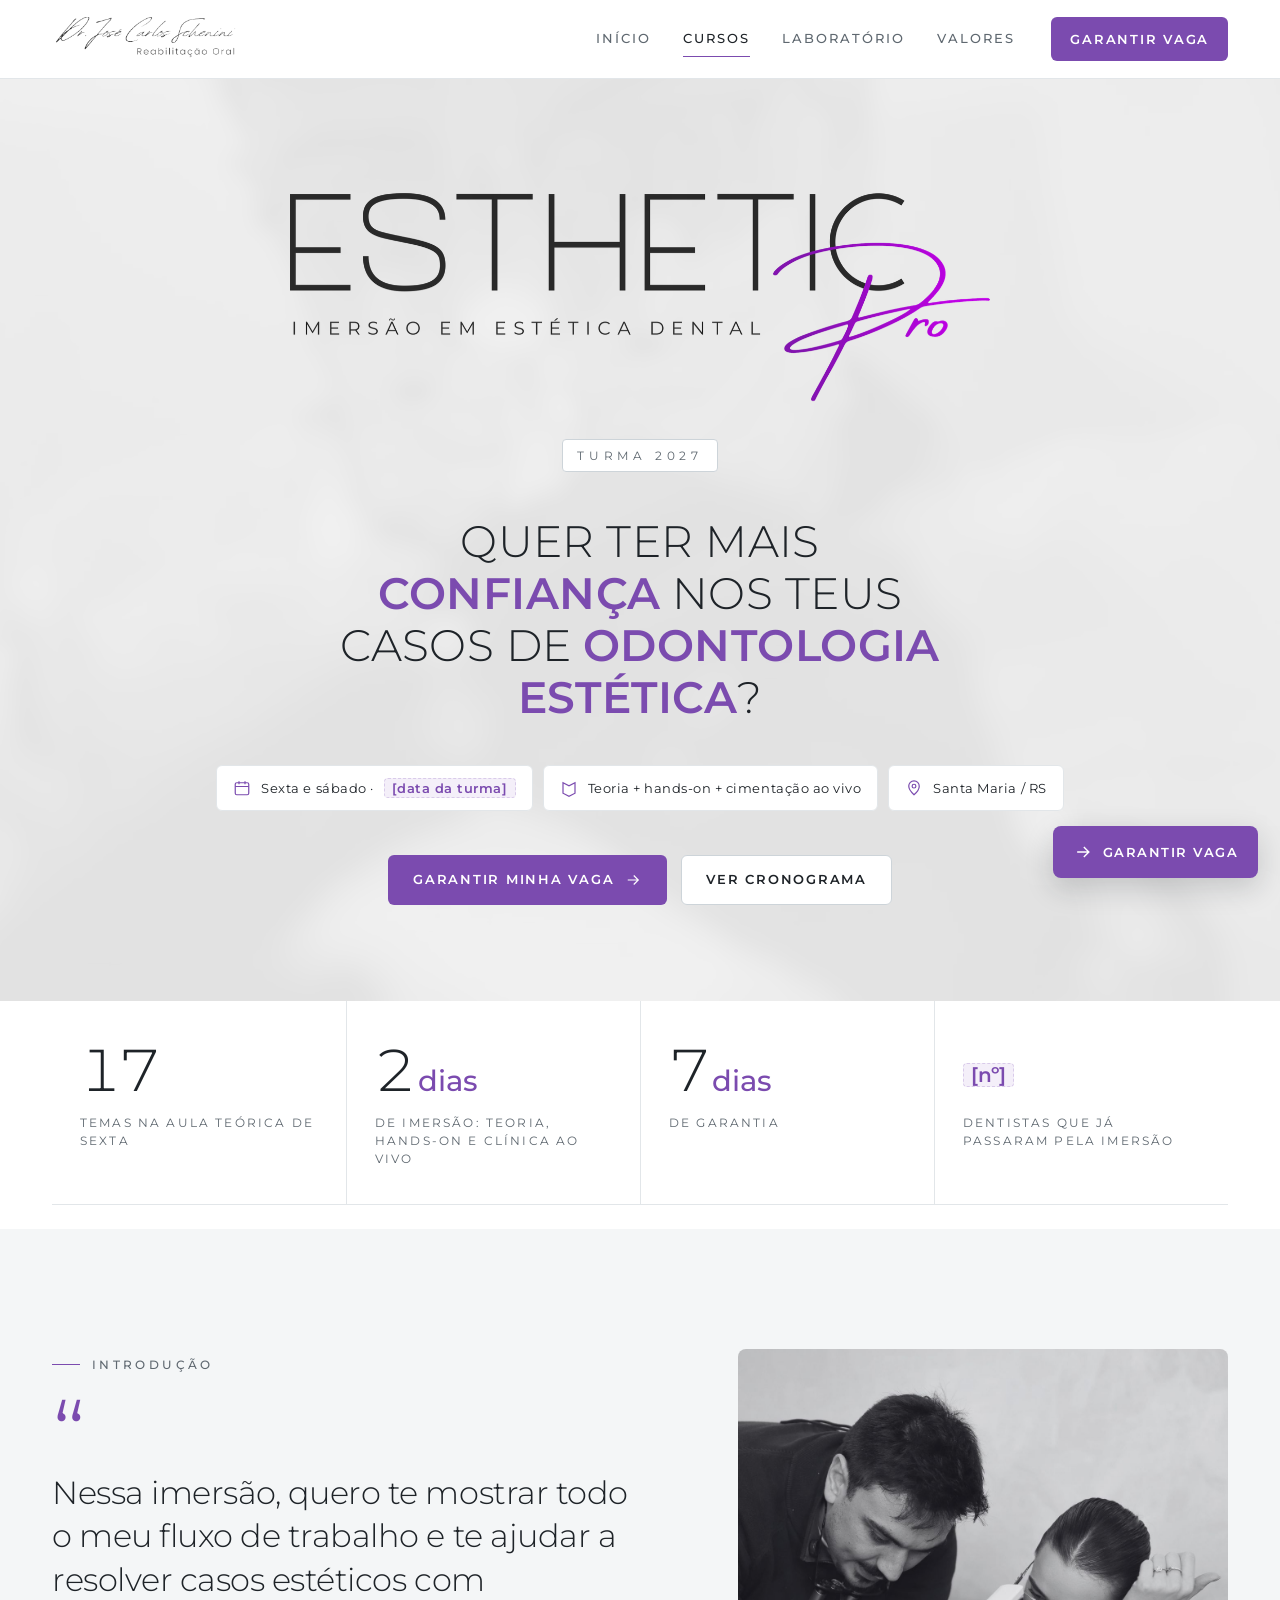
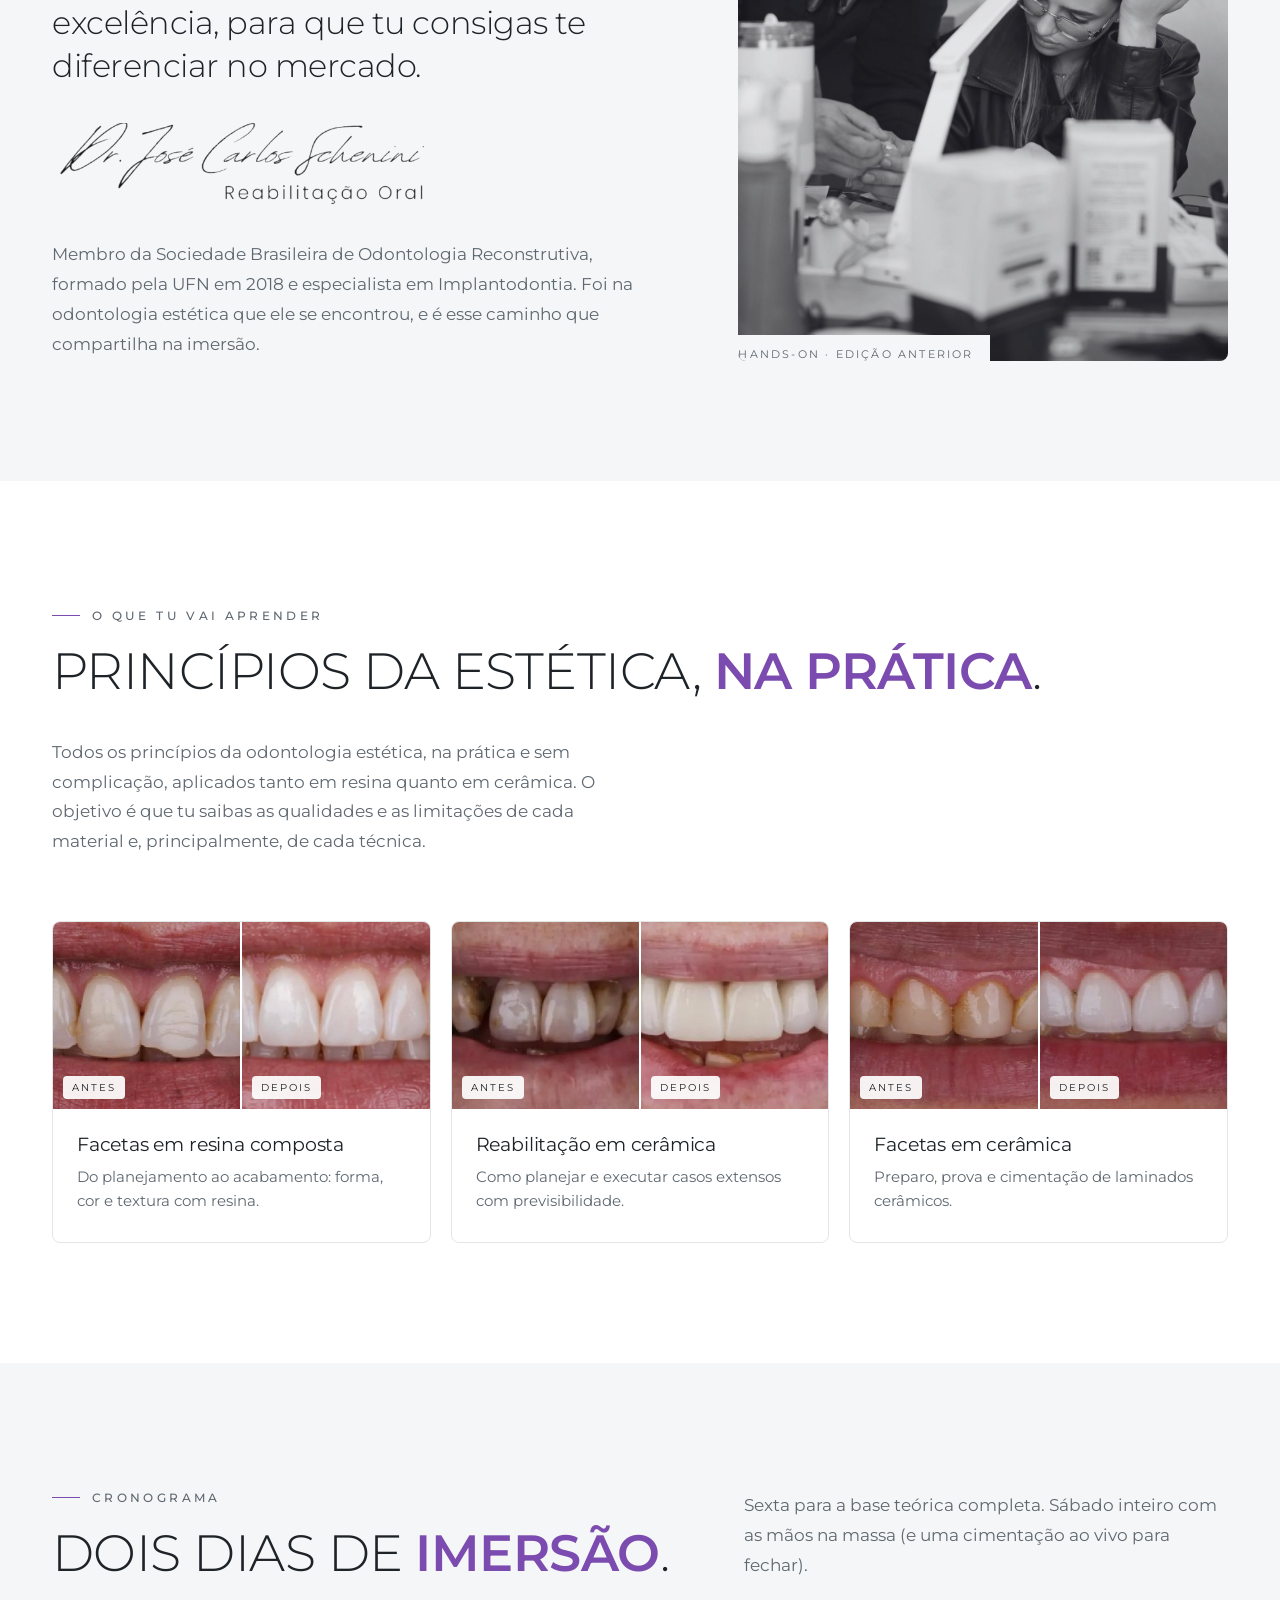
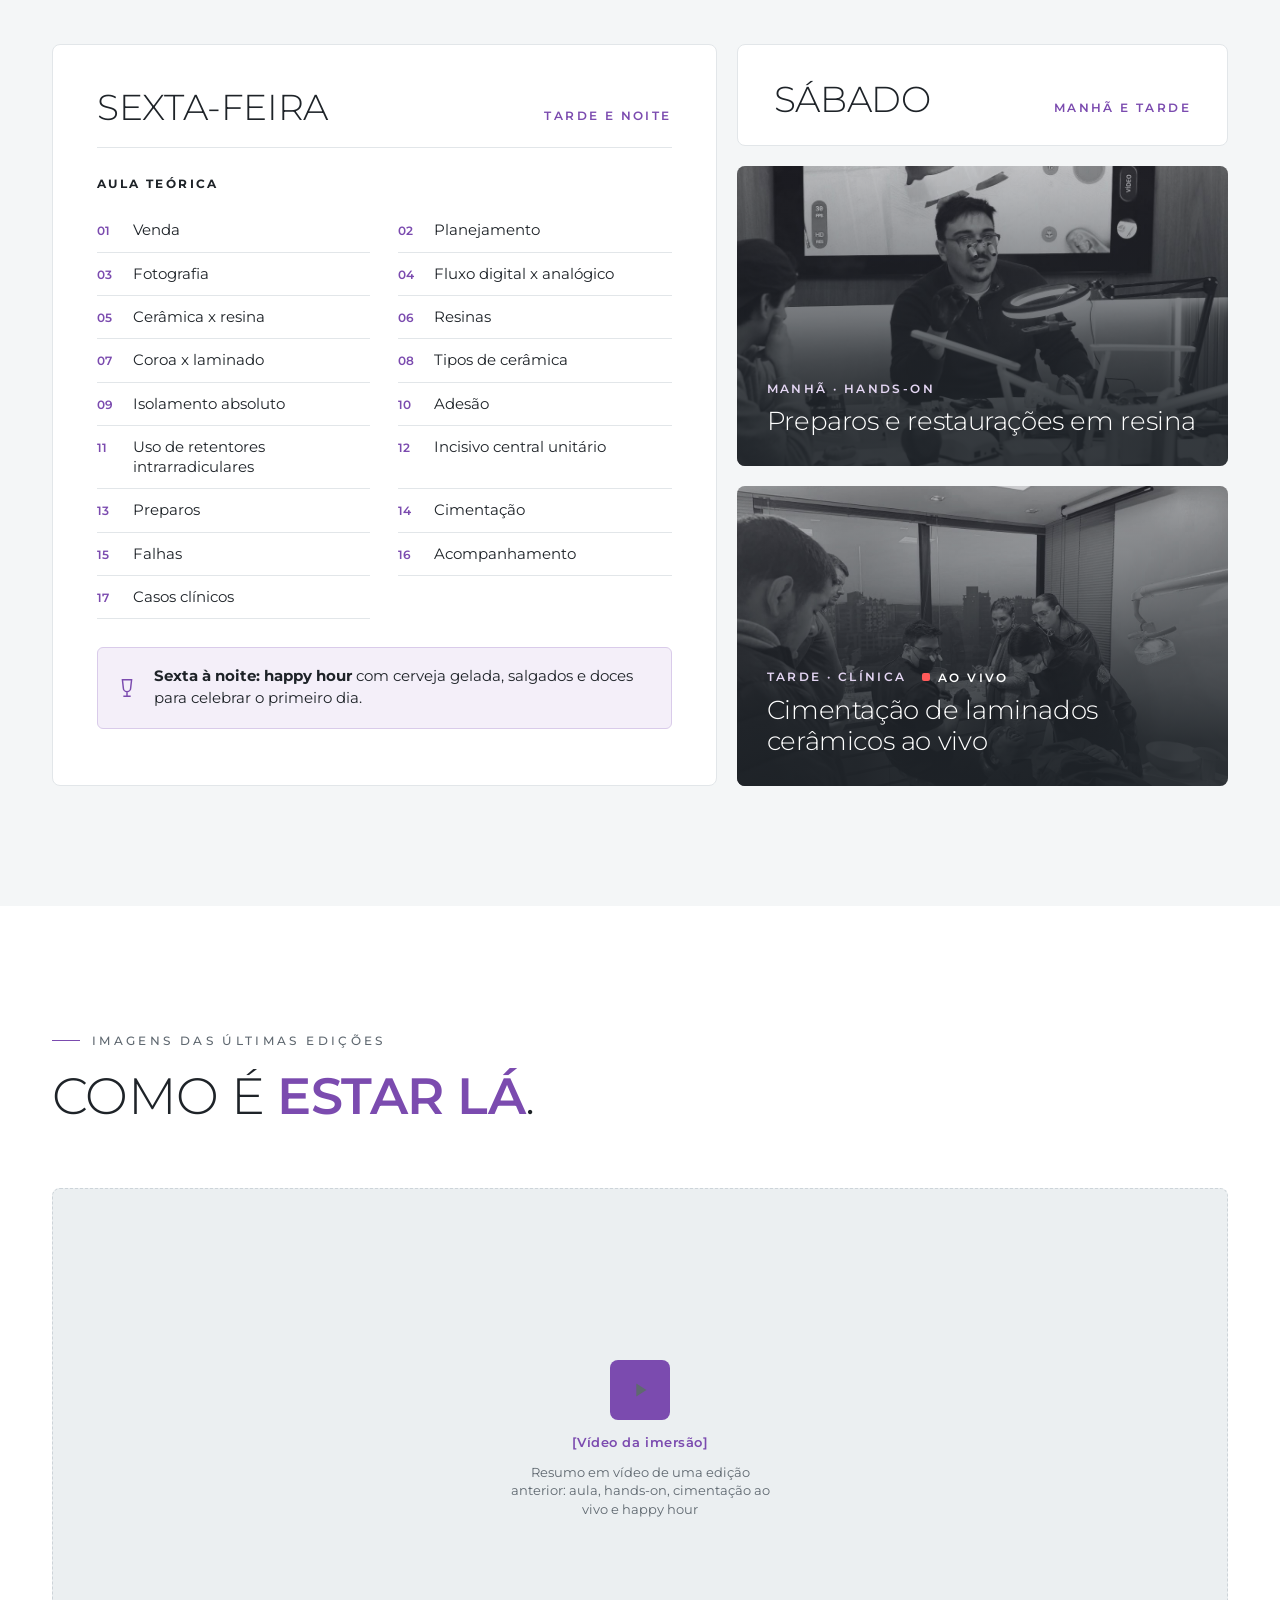
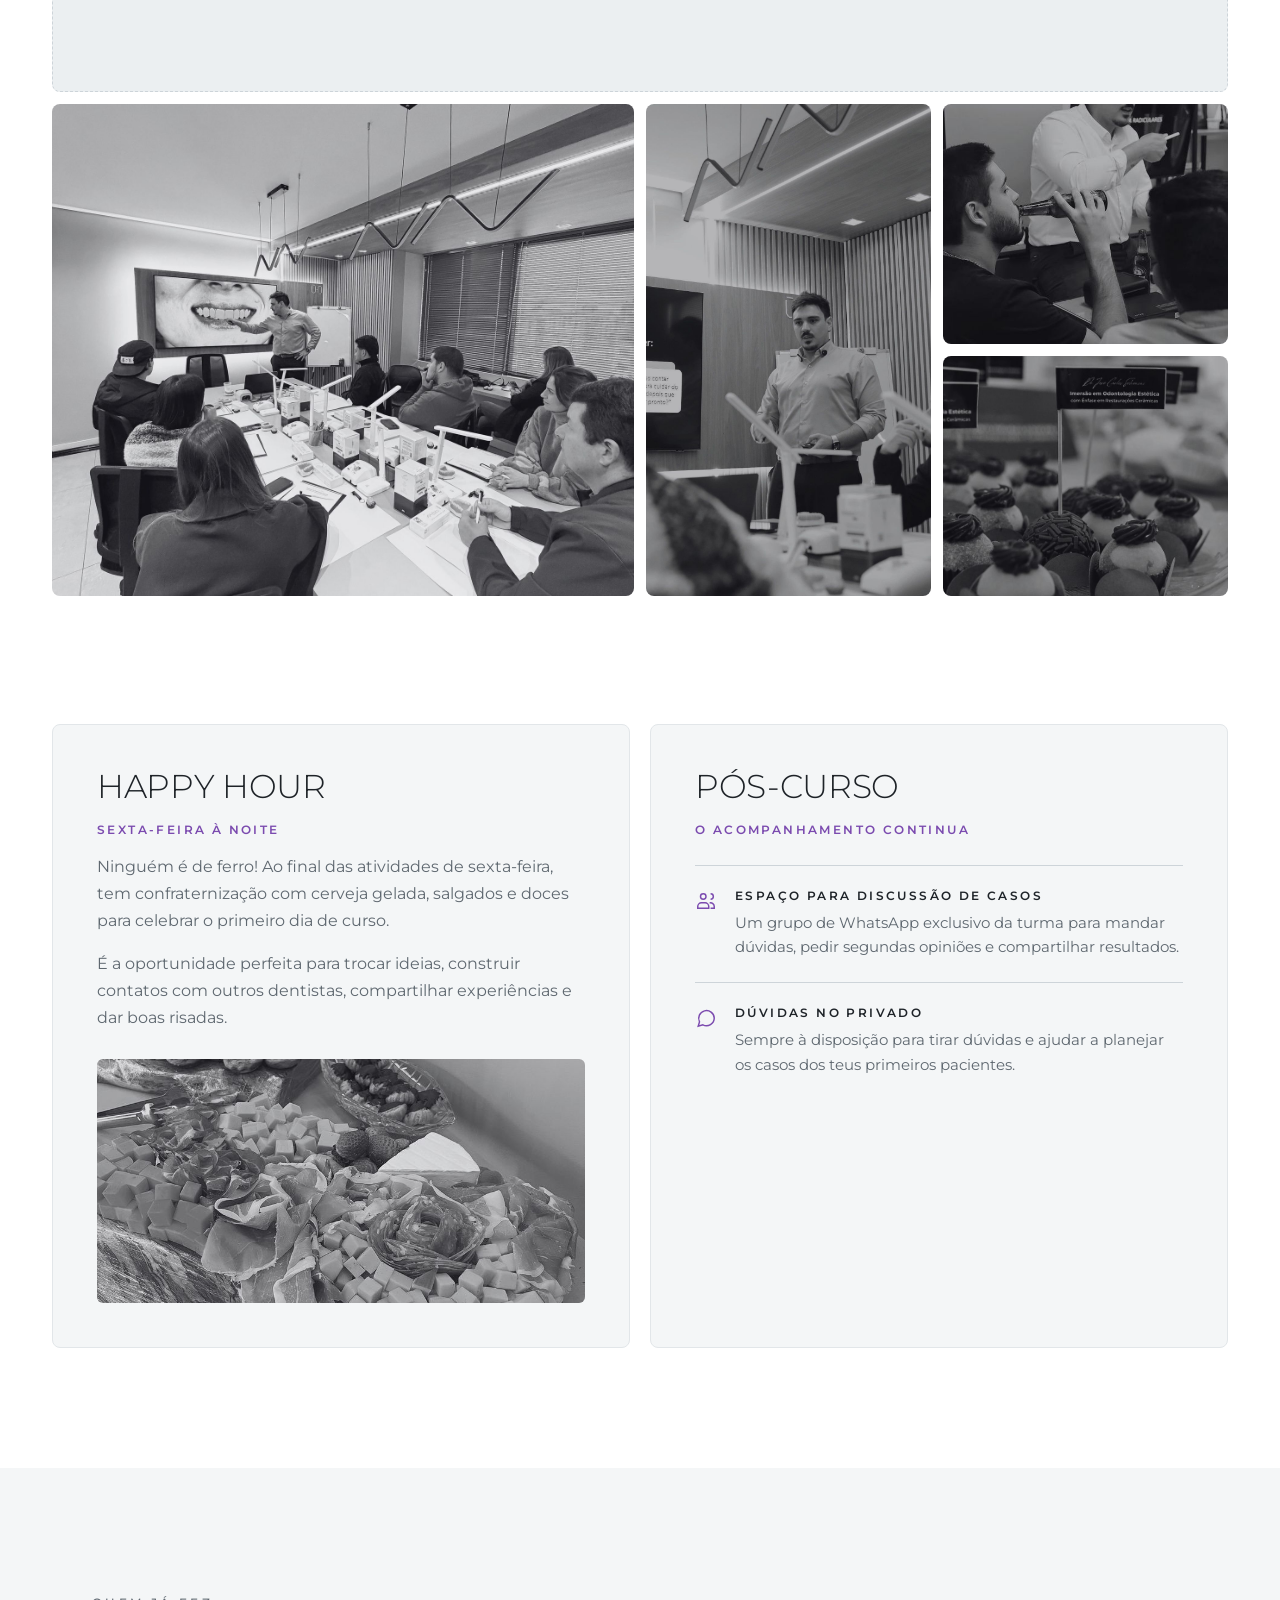
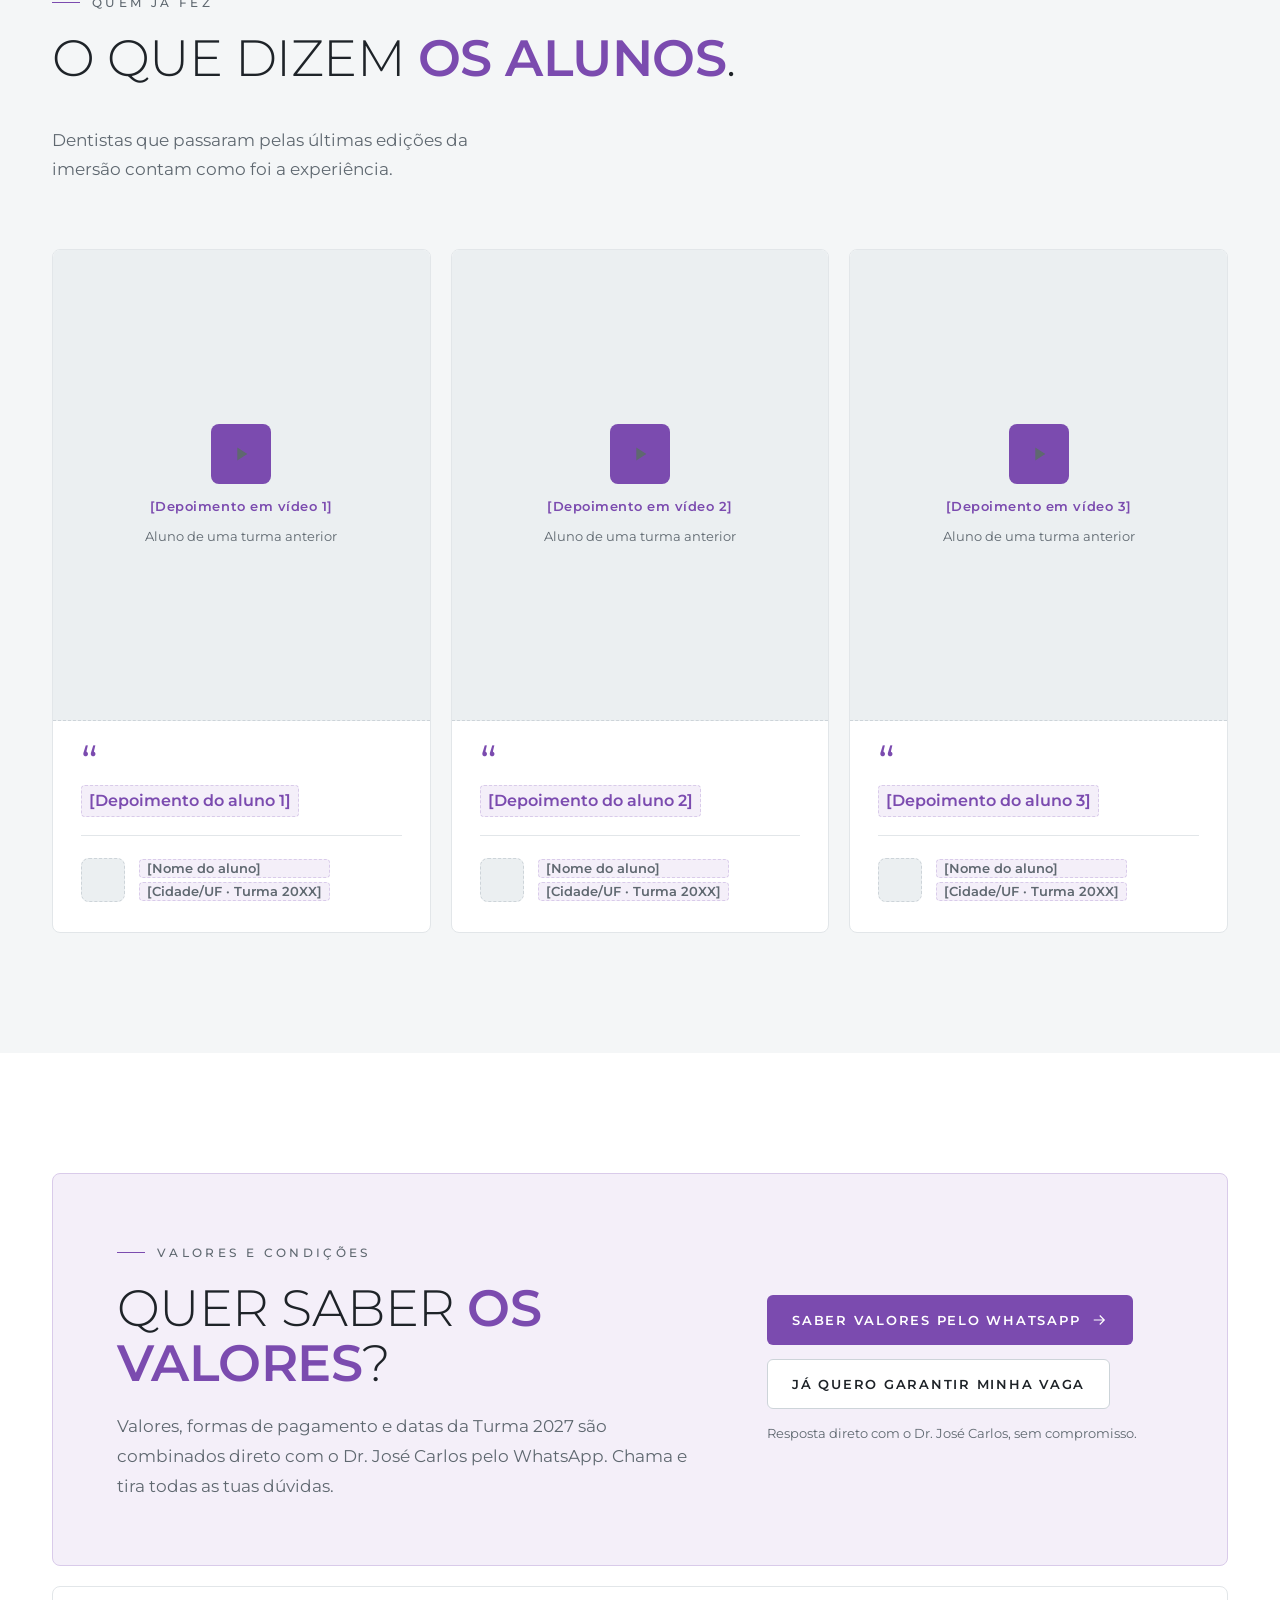
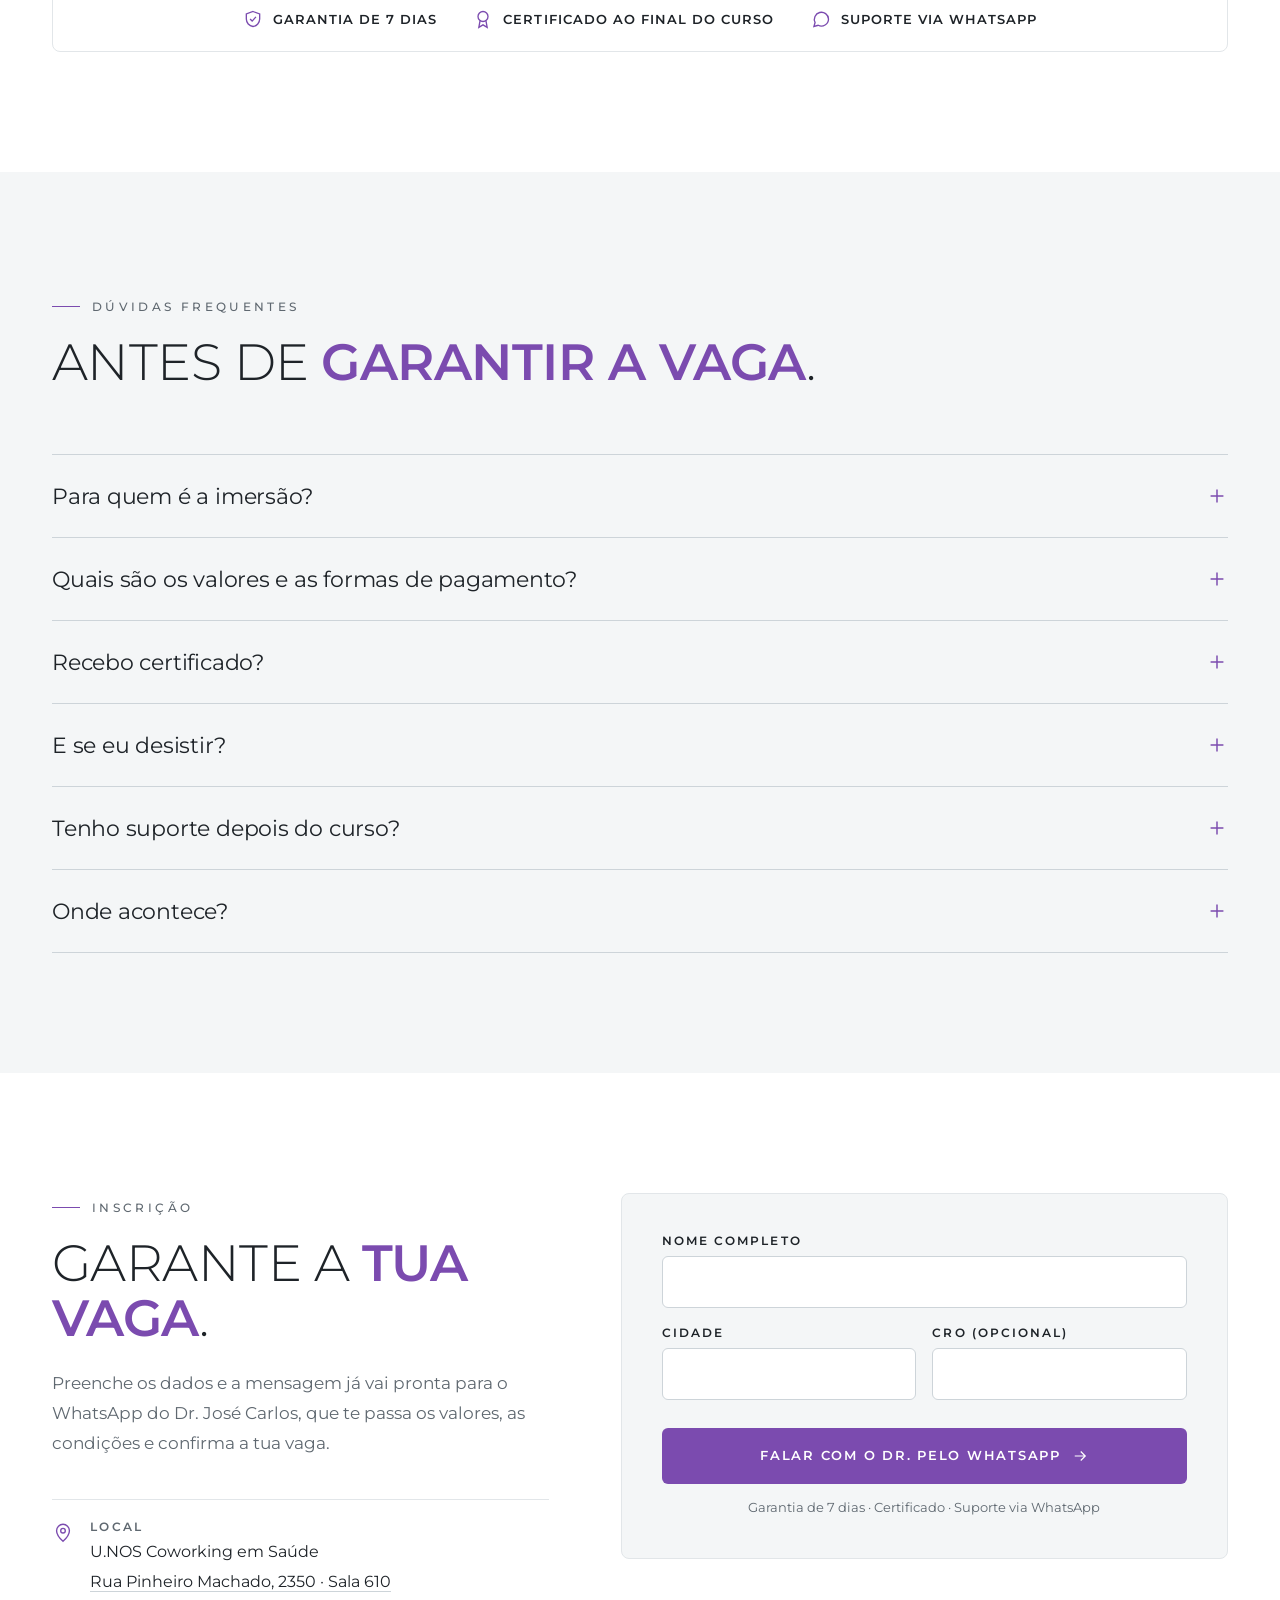
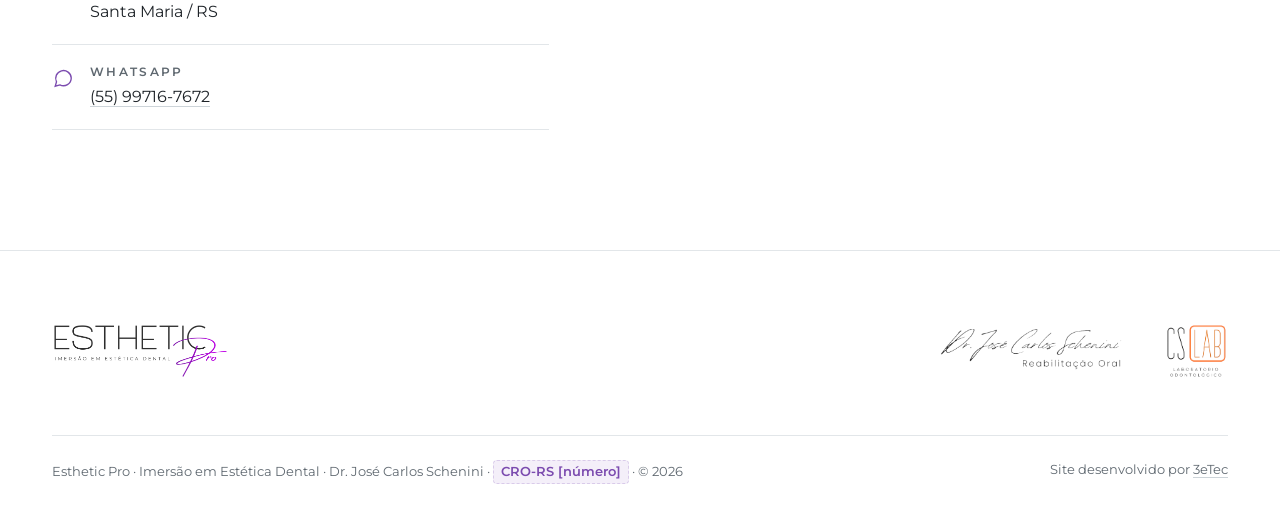
==== commit dc608e4e: "design: tema claro, números animados, depoimentos, vídeos e valores só pelo WhatsApp - Fundo branco/" ====
--- a/cursos.html
+++ b/cursos.html
@@ -6,172 +6,153 @@
 <meta name="description" content="Imersão Esthetic Pro 2027 com o Dr. José Carlos Schenini em Santa Maria/RS: aula teórica, hands-on de resina e cimentação de laminados cerâmicos ao vivo. Para cirurgiões-dentistas.">
 <meta name="theme-color" content="#0A0A0B">
 <meta property="og:type" content="website">
+<meta property="og:url" content="https://dr-jose-carlos-schenini.vercel.app/cursos">
 <meta property="og:locale" content="pt_BR">
 <meta property="og:site_name" content="Dr. José Carlos Schenini">
 <meta property="og:title" content="Esthetic Pro 2027 | Imersão em Estética Dental">
 <meta property="og:description" content="Imersão Esthetic Pro 2027 com o Dr. José Carlos Schenini em Santa Maria/RS: aula teórica, hands-on de resina e cimentação de laminados cerâmicos ao vivo. Para cirurgiões-dentistas.">
-<meta property="og:image" content="/img/esthetic-light.png">
+<meta property="og:image" content="https://dr-jose-carlos-schenini.vercel.app/img/esthetic-dark.png">
 <meta property="og:image:width" content="1400">
-<meta property="og:image:height" content="442">
+<meta property="og:image:height" content="443">
 <meta property="og:image:alt" content="Esthetic Pro, Imersão em Estética Dental">
 <meta name="twitter:card" content="summary_large_image">
 <meta name="twitter:title" content="Esthetic Pro 2027 | Imersão em Estética Dental">
 <meta name="twitter:description" content="Imersão Esthetic Pro 2027 com o Dr. José Carlos Schenini em Santa Maria/RS: aula teórica, hands-on de resina e cimentação de laminados cerâmicos ao vivo. Para cirurgiões-dentistas.">
-<meta name="twitter:image" content="/img/esthetic-light.png">
+<meta name="twitter:image" content="https://dr-jose-carlos-schenini.vercel.app/img/esthetic-dark.png">
 <link rel="icon" href="/img/favicon.svg" type="image/svg+xml">
 <link rel="icon" href="/img/favicon-32.png" type="image/png" sizes="32x32">
 <link rel="apple-touch-icon" href="/img/apple-touch-icon.png">
 
 <link rel="preconnect" href="https://fonts.googleapis.com"><link rel="stylesheet" href="https://fonts.googleapis.com/css2?family=Montserrat:wght@300;400;500;600;700&amp;display=swap"><link rel="stylesheet" href="/css/base.css">
 <style>
-.pg{--v:#9418D6;--v-h:#7C10B6;--v-l:#BE5CF2;--v-ink:#7A12B5;--ink:#0A0A0B;--ink2:#111113;--ink3:#19191C;--paper:#EFEDE8;--paper2:#F7F6F3;--tx:#151515;--mu:#5B5854;--mud:#ABA8A3;--ld:rgba(255,255,255,.12);--ll:rgba(20,20,20,.13);font-family:Montserrat,system-ui,sans-serif;color:#F2F0EC;background:var(--ink);-webkit-font-smoothing:antialiased;overflow-x:hidden;font-size:16px}
-.light{background:var(--paper);color:var(--tx)}
-.eyebrow{display:inline-flex;align-items:center;gap:12px;font-size:12px;letter-spacing:.28em;text-transform:uppercase;font-weight:500;color:var(--mud)}
-.eyebrow::before{content:"";width:28px;height:1px;background:currentColor;opacity:.6}
-.light .eyebrow{color:var(--mu)}
-.dd{font-family:Montserrat,system-ui,sans-serif;text-transform:uppercase;letter-spacing:-.01em;line-height:1.08;font-size:clamp(30px,4vw,56px);font-weight:300} /* [revisar: caixa alta mantida por coerência com o logo; alternativa sem text-transform e letter-spacing -.03em] */
-.dd em{font-style:normal;color:var(--v-l);font-weight:600}
-.light .dd em{color:var(--v-ink)}
-.lead{font-size:17px;line-height:1.75;color:var(--mud);max-width:56ch}
-.light .lead{color:var(--mu)}
-.btn{display:inline-flex;align-items:center;justify-content:center;gap:10px;min-height:50px;padding:0 24px;border-radius:4px;font-family:Montserrat,sans-serif;font-weight:600;font-size:12.5px;letter-spacing:.14em;text-transform:uppercase;text-decoration:none;border:1px solid transparent;transition:background .25s,color .25s,border-color .25s;cursor:pointer;white-space:nowrap}
-.btn-v{background:var(--v);color:#fff}
-.btn-v:hover{background:var(--v-h)}
-.btn-line{border-color:rgba(242,240,236,.4);color:#F2F0EC}
+.dd{text-transform:uppercase;line-height:1.08;font-size:clamp(30px,4vw,56px);letter-spacing:-.01em;font-weight:300} /* [revisar: caixa alta mantida por coerência com o logo; alternativa sem text-transform e letter-spacing -.03em] */
+.dd em{font-style:normal;color:var(--ac-ink);font-weight:600}
 .sec-head .dd{margin-top:20px}
-.nav a.on{color:#fff;border-color:var(--v-l)}
-.hero{position:relative;min-height:760px;display:flex;align-items:center;padding:112px 0 96px;overflow:hidden;isolation:isolate;text-align:center}
+
+/* hero */
+.hero{position:relative;min-height:720px;display:flex;align-items:center;padding:104px 0 96px;overflow:hidden;isolation:isolate;text-align:center}
 .hero img.bg{position:absolute;inset:0;width:100%;height:100%;object-fit:cover;z-index:-2;filter:grayscale(1) blur(2px);transform:scale(1.06);animation:zoomOut 3s cubic-bezier(.2,.7,.2,1) both}
-.hero::before{content:"";position:absolute;inset:0;z-index:-1;background:rgba(10,10,11,.72)}
+.hero::before{content:"";position:absolute;inset:0;z-index:-1;background:rgba(255,255,255,.88)}
 .hero-in{width:100%}
-.hero-logo{width:min(760px,88%);height:auto;display:block;margin:0 auto}
-.hero-year{display:inline-block;margin-top:28px;font-size:12px;letter-spacing:.4em;text-transform:uppercase;color:#E9E6E1;padding:8px 14px;border:1px solid var(--ld);border-radius:3px}
+.hero-logo{width:min(720px,88%);height:auto;display:block;margin:0 auto}
+.hero-year{display:inline-block;margin-top:28px;font-size:12px;letter-spacing:.4em;text-transform:uppercase;color:var(--mu);padding:8px 14px;border:1px solid var(--line2);border-radius:4px;background:#fff}
 .hero h1{font-weight:300;text-transform:uppercase;font-size:clamp(26px,3.4vw,46px);line-height:1.2;letter-spacing:.01em;margin:44px auto 0;max-width:22ch}
-.hero h1 strong{font-weight:700}
+.hero h1 strong{font-weight:600;color:var(--ac-ink)}
 .chips{display:flex;justify-content:center;flex-wrap:wrap;gap:10px;margin-top:40px}
-.chip{display:flex;align-items:center;gap:10px;padding:12px 16px;border:1px solid var(--ld);border-radius:4px;background:rgba(10,10,11,.6);font-size:13px;letter-spacing:.04em;color:#E9E6E1}
-.chip svg{color:var(--v-l);flex:none}
+.chip{display:flex;align-items:center;gap:10px;padding:12px 16px;border:1px solid var(--line);border-radius:6px;background:#fff;font-size:13px;letter-spacing:.04em;color:var(--tx)}
+.chip svg{color:var(--ac);flex:none}
 .hero-cta{display:flex;justify-content:center;gap:14px;flex-wrap:wrap;margin-top:44px}
-.d2{animation-delay:.25s}
-.d3{animation-delay:.4s}
-.d4{animation-delay:.55s}
-.d5{animation-delay:.7s}
 @keyframes zoomOut{from{transform:scale(1.16)}to{transform:scale(1.06)}}
-@keyframes write{from{clip-path:inset(0 100% 0 0)}to{clip-path:inset(0 0 0 0)}}
+.stats-sec{padding:0 0 24px;margin-top:-1px}
+
+/* intro */
 .intro-g{display:grid;grid-template-columns:minmax(0,1.1fr) minmax(0,.9fr);gap:88px;align-items:center}
-.quote{font-family:Montserrat,system-ui,sans-serif;font-size:clamp(24px,2.5vw,34px);line-height:1.35;margin-top:36px;font-weight:300;letter-spacing:-.015em}
-.quote::before{content:"“";display:block;font-size:96px;line-height:.6;color:var(--v-ink);font-style:normal;margin-bottom:6px}
+.quote{font-size:clamp(24px,2.5vw,34px);line-height:1.35;margin-top:36px;letter-spacing:-.015em;font-weight:300}
+.quote::before{content:"“";display:block;font-size:96px;line-height:.6;color:var(--ac);font-style:normal;margin-bottom:6px}
 .intro-sig{margin-top:36px;width:min(380px,80%)}
 .intro-sig img{width:100%;height:auto;display:block}
-.intro-ph{position:relative;aspect-ratio:4/5;border-radius:6px;overflow:hidden}
-.intro-ph img{width:100%;height:100%;object-fit:cover;display:block;filter:grayscale(1)}
-.cap{position:absolute;left:0;bottom:0;padding:12px 16px 0 0;background:var(--paper);font-size:11px;letter-spacing:.2em;text-transform:uppercase;color:var(--mu)}
+.intro-ph{position:relative;aspect-ratio:4/5;border-radius:8px;overflow:hidden}
+.intro-ph img{width:100%;height:100%;object-fit:cover;display:block}
+.cap{position:absolute;left:0;bottom:0;padding:12px 16px 0 0;background:var(--bg2);font-size:11px;letter-spacing:.2em;text-transform:uppercase;color:var(--mu)}
+
+/* aprender */
 .ap-g{display:grid;grid-template-columns:repeat(3,minmax(0,1fr));gap:20px}
-.ap{border:1px solid var(--ld);border-radius:6px;overflow:hidden;background:var(--ink2)}
-.ap-pair{display:grid;grid-template-columns:repeat(2,minmax(0,1fr));gap:2px;background:var(--ink)}
+.ap{border:1px solid var(--line);border-radius:8px;overflow:hidden;background:#fff}
+.ap-pair{display:grid;grid-template-columns:repeat(2,minmax(0,1fr));gap:2px;background:#fff}
 .ap-pair figure{margin:0;position:relative;aspect-ratio:1/1;overflow:hidden}
 .ap-pair img{width:100%;height:100%;object-fit:cover;display:block}
-.ap-pair figcaption{position:absolute;left:10px;bottom:10px;background:rgba(10,10,11,.82);color:#fff;padding:5px 9px;font-size:10px;letter-spacing:.2em;text-transform:uppercase;border-radius:3px}
+.ap-pair figcaption{position:absolute;left:10px;bottom:10px;background:rgba(255,255,255,.92);color:var(--tx);padding:5px 9px;font-size:10px;letter-spacing:.2em;text-transform:uppercase;border-radius:4px}
 .ap-b{padding:24px 24px 28px}
-.ap-b h3{font-family:Montserrat,system-ui,sans-serif;font-size:19px;font-weight:400;letter-spacing:-.01em}
-.ap-b p{margin-top:10px;font-size:14.5px;line-height:1.65;color:var(--mud)}
+.ap-b h3{font-size:19px;letter-spacing:-.01em}
+.ap-b p{margin-top:10px;font-size:14.5px;line-height:1.65;color:var(--mu)}
+
+/* cronograma */
 .cr-g{display:grid;grid-template-columns:minmax(0,1.15fr) minmax(0,.85fr);gap:20px;align-items:stretch}
-.day{border-radius:6px;padding:44px;background:var(--paper2);color:var(--tx);border:1px solid var(--ll)}
-.day-h{display:flex;justify-content:space-between;align-items:baseline;gap:20px;padding-bottom:22px;border-bottom:1px solid var(--ll)}
-.day-h h3{font-family:Montserrat,system-ui,sans-serif;text-transform:uppercase;font-size:36px;line-height:1;font-weight:300;letter-spacing:-.01em}
-.day-h span{font-size:12px;letter-spacing:.2em;text-transform:uppercase;font-weight:600;color:var(--v-ink)}
-.slot{margin-top:28px}
+.day{border-radius:8px;padding:44px;background:#fff;color:var(--tx);border:1px solid var(--line)}
+.day-h{display:flex;justify-content:space-between;align-items:baseline;gap:20px;padding-bottom:22px;border-bottom:1px solid var(--line)}
+.day-h h3{text-transform:uppercase;font-size:36px;line-height:1;letter-spacing:-.01em;font-weight:300}
+.day-h span{font-size:12px;letter-spacing:.2em;text-transform:uppercase;font-weight:600;color:var(--ac-ink)}
+.slot-c{margin-top:28px}
 .slot-k{font-size:12px;letter-spacing:.2em;text-transform:uppercase;font-weight:700}
 .topics{list-style:none;padding:0;margin:18px 0 0;display:grid;grid-template-columns:repeat(2,minmax(0,1fr));column-gap:28px}
-.topics li{display:flex;gap:14px;align-items:baseline;padding:11px 0;border-bottom:1px solid var(--ll);font-size:14.5px;line-height:1.4}
-.topics li b{font-family:Montserrat,system-ui,sans-serif;font-weight:600;color:var(--v-ink);min-width:22px;font-size:12px}
-.hh{display:flex;gap:16px;align-items:center;margin-top:28px;padding:18px;background:var(--ink);color:#F2F0EC;border-radius:4px}
-.hh svg{flex:none;color:var(--v-l)}
+.topics li{display:flex;gap:14px;align-items:baseline;padding:11px 0;border-bottom:1px solid var(--line);font-size:14.5px;line-height:1.4}
+.topics li b{font-weight:600;color:var(--ac-ink);min-width:22px;font-size:12px}
+.hh{display:flex;gap:16px;align-items:center;margin-top:28px;padding:18px;background:var(--ac-soft);border:1px solid var(--ac-line);color:var(--tx);border-radius:6px}
+.hh svg{flex:none;color:var(--ac)}
 .hh p{font-size:14.5px;line-height:1.5}
 .sab{display:grid;grid-template-rows:auto 1fr 1fr;gap:20px}
 .sab .day{padding:36px 36px 28px}
-.blk{position:relative;border-radius:6px;overflow:hidden;min-height:300px;display:flex;flex-direction:column;justify-content:flex-end;padding:30px;isolation:isolate;color:#F2F0EC}
-.hh-ph{margin-top:28px;aspect-ratio:16/8;border-radius:4px;overflow:hidden}
-.hh-ph img{width:100%;height:100%;object-fit:cover;display:block;filter:grayscale(1)}
-.blk img{position:absolute;inset:0;width:100%;height:100%;object-fit:cover;z-index:-2;filter:grayscale(1)}
-.blk::before{content:"";position:absolute;inset:0;z-index:-1;background:linear-gradient(to top,rgba(10,10,11,.92) 15%,rgba(10,10,11,.35))}
-.blk-k{font-size:12px;letter-spacing:.2em;text-transform:uppercase;font-weight:600;color:var(--v-l)}
-.blk h4{margin:10px 0 0;font-family:Montserrat,system-ui,sans-serif;font-weight:300;font-size:clamp(21px,2vw,28px);line-height:1.2;letter-spacing:-.015em}
-.live{display:inline-flex;align-items:center;gap:8px;margin-left:10px;color:#F2F0EC}
-.live i{width:8px;height:8px;background:#FF4D4D;border-radius:1px;animation:blink 1.6s ease-in-out infinite}
+.blk{position:relative;border-radius:8px;overflow:hidden;min-height:300px;display:flex;flex-direction:column;justify-content:flex-end;padding:30px;isolation:isolate;color:#fff}
+.blk img{position:absolute;inset:0;width:100%;height:100%;object-fit:cover;z-index:-2}
+.blk::before{content:"";position:absolute;inset:0;z-index:-1;background:linear-gradient(to top,rgba(30,35,40,.88) 15%,rgba(30,35,40,.15))}
+.blk-k{font-size:12px;letter-spacing:.2em;text-transform:uppercase;font-weight:600;color:#E4D6F3}
+.blk h4{margin:10px 0 0;font-weight:300;font-size:clamp(21px,2vw,28px);line-height:1.2;letter-spacing:-.015em}
+.live{display:inline-flex;align-items:center;gap:8px;margin-left:10px;color:#fff}
+.live i{width:8px;height:8px;background:#FF5A5A;border-radius:2px;animation:blink 1.6s ease-in-out infinite}
 @keyframes blink{50%{opacity:.25}}
+
+/* galeria + vídeo */
+.gal-vid{margin-bottom:12px}
 .gal{display:grid;grid-template-columns:repeat(4,minmax(0,1fr));grid-auto-rows:240px;gap:12px}
-.gal figure{margin:0;border-radius:6px;overflow:hidden;position:relative}
-.gal img{width:100%;height:100%;object-fit:cover;display:block;filter:grayscale(1);transition:transform 1s cubic-bezier(.2,.7,.2,1),filter .6s}
-.gal figure:hover img{transform:scale(1.05);filter:grayscale(0)}
+.gal figure{margin:0;border-radius:8px;overflow:hidden;position:relative}
+.gal img{width:100%;height:100%;object-fit:cover;display:block;transition:transform 1s cubic-bezier(.2,.7,.2,1)}
+.gal figure:hover img{transform:scale(1.05)}
 .g-a{grid-column:span 2;grid-row:span 2}
 .g-b{grid-row:span 2}
+
+/* happy + pós */
 .two{display:grid;grid-template-columns:repeat(2,minmax(0,1fr));gap:20px}
-.card{border:1px solid var(--ld);border-radius:6px;padding:44px;background:var(--ink2)}
-.card h3{font-family:Montserrat,system-ui,sans-serif;text-transform:uppercase;font-size:clamp(26px,2.6vw,36px);line-height:1.05;font-weight:300;letter-spacing:-.01em}
-.card .k{font-size:12px;letter-spacing:.2em;text-transform:uppercase;font-weight:600;color:var(--v-l);margin-top:18px}
-.card p.t{margin-top:16px;font-size:15.5px;line-height:1.75;color:var(--mud)}
-.pos-i{display:flex;gap:18px;padding:22px 0;border-top:1px solid var(--ld)}
+.card{border:1px solid var(--line);border-radius:8px;padding:44px;background:var(--bg2)}
+.card h3{text-transform:uppercase;font-size:clamp(26px,2.6vw,36px);line-height:1.05;letter-spacing:-.01em;font-weight:300}
+.card .k{font-size:12px;letter-spacing:.2em;text-transform:uppercase;font-weight:600;color:var(--ac-ink);margin-top:18px}
+.card p.t{margin-top:16px;font-size:15.5px;line-height:1.75;color:var(--mu)}
+.pos-i{display:flex;gap:18px;padding:22px 0;border-top:1px solid var(--line2)}
 .pos-i:first-of-type{margin-top:28px}
-.pos-i svg{flex:none;color:var(--v-l);margin-top:2px}
+.pos-i svg{flex:none;color:var(--ac);margin-top:2px}
 .pos-i b{display:block;font-size:12px;letter-spacing:.2em;text-transform:uppercase;font-weight:600}
-.pos-i span{display:block;margin-top:8px;font-size:15px;line-height:1.65;color:var(--mud)}
-.pr-g{display:grid;grid-template-columns:repeat(4,minmax(0,1fr));gap:16px}
-.pr{position:relative;display:flex;flex-direction:column;border:1px solid var(--ll);border-radius:6px;padding:30px 26px;background:var(--paper2)}
-.pr-k{font-size:11.5px;letter-spacing:.2em;text-transform:uppercase;font-weight:700}
-.pr-s{margin-top:6px;font-size:12.5px;color:var(--mu)}
-.pr-v{margin-top:30px;font-family:Montserrat,system-ui,sans-serif;font-size:40px;line-height:1;letter-spacing:-.02em;font-weight:300}
-.pr-v .ph-hold{font-size:20px;letter-spacing:.02em}
-.pr-v small{font-family:Montserrat,sans-serif;font-size:14px;letter-spacing:0;margin-right:4px;vertical-align:top;position:relative;top:6px}
-.pr-x{margin-top:12px;font-size:13.5px;line-height:1.55;color:var(--mu);flex:1}
-.pr .btn{margin-top:26px;width:100%}
-.pr-hi{background:var(--ink);color:#F2F0EC;border-color:var(--ink)}
-.pr-hi .pr-s,.pr-hi .pr-x{color:var(--mud)}
-.pr-tag{position:absolute;top:-12px;left:26px;background:var(--v);color:#fff;padding:5px 10px;font-size:10.5px;letter-spacing:.18em;text-transform:uppercase;font-weight:600;border-radius:3px}
-.btn-dk{background:var(--ink);color:#F2F0EC}
-.badges{display:flex;justify-content:center;flex-wrap:wrap;gap:12px 36px;margin-top:40px;padding:22px;border:1px solid var(--ll);border-radius:6px}
+.pos-i span{display:block;margin-top:8px;font-size:15px;line-height:1.65;color:var(--mu)}
+.hh-ph{margin-top:28px;aspect-ratio:16/8;border-radius:6px;overflow:hidden}
+.hh-ph img{width:100%;height:100%;object-fit:cover;display:block}
+
+/* valores pelo WhatsApp */
+.val{display:grid;grid-template-columns:minmax(0,1.2fr) minmax(0,.8fr);gap:56px;align-items:center;padding:64px;border-radius:8px;background:var(--ac-soft);border:1px solid var(--ac-line)}
+.val .lead{margin-top:22px}
+.val-cta{display:flex;flex-direction:column;gap:14px;align-items:flex-start}
+.val-cta p{font-size:13px;color:var(--mu);line-height:1.6}
+.badges{display:flex;justify-content:center;flex-wrap:wrap;gap:12px 36px;margin-top:20px;padding:22px;border:1px solid var(--line);border-radius:8px;background:#fff}
 .badges span{display:flex;align-items:center;gap:10px;font-size:13px;font-weight:600;letter-spacing:.08em;text-transform:uppercase}
-.badges svg{color:var(--v-ink)}
-.ph-hold{color:var(--v-ink);font-weight:600}
-.dark-hold{color:#E2B8F9}
-.faq{border-top:1px solid var(--ld)}
-.faq details{border-bottom:1px solid var(--ld)}
-.faq summary{list-style:none;cursor:pointer;display:flex;justify-content:space-between;align-items:center;gap:24px;padding:28px 0;font-family:Montserrat,system-ui,sans-serif;font-size:clamp(18px,1.7vw,22px);min-height:44px;font-weight:400;letter-spacing:-.01em}
+.badges svg{color:var(--ac)}
+
+/* faq */
+.faq{border-top:1px solid var(--line2)}
+.faq details{border-bottom:1px solid var(--line2)}
+.faq summary{list-style:none;cursor:pointer;display:flex;justify-content:space-between;align-items:center;gap:24px;padding:28px 0;font-size:clamp(18px,1.7vw,22px);min-height:44px;letter-spacing:-.01em}
 .faq summary::-webkit-details-marker{display:none}
-.faq summary svg{flex:none;transition:transform .3s;color:var(--v-l)}
+.faq summary svg{flex:none;transition:transform .3s;color:var(--ac)}
 .faq details[open] summary svg{transform:rotate(45deg)}
-.faq details p{padding:0 0 28px;max-width:70ch;color:var(--mud);line-height:1.75;font-size:15.5px}
+.faq details p{padding:0 0 28px;max-width:70ch;color:var(--mu);line-height:1.75;font-size:15.5px}
+
+/* inscrição */
 .in-g{display:grid;grid-template-columns:minmax(0,.9fr) minmax(0,1.1fr);gap:72px;align-items:start}
-.form{border:1px solid var(--ll);border-radius:6px;padding:40px;background:var(--paper2)}
+.form{border:1px solid var(--line);border-radius:8px;padding:40px;background:var(--bg2)}
 .fld{display:flex;flex-direction:column;gap:8px;margin-bottom:18px}
 .fld label{font-size:11.5px;letter-spacing:.18em;text-transform:uppercase;font-weight:600}
-.fld input{height:52px;border:1px solid rgba(20,20,20,.25);border-radius:4px;background:#fff;padding:0 16px;font:400 16px Montserrat,sans-serif;color:var(--tx);outline:none;transition:border-color .2s,box-shadow .2s}
-.fld input:focus{border-color:var(--v);box-shadow:0 0 0 3px rgba(148,24,214,.15)}
+.fld input{height:52px;border:1px solid var(--line2);border-radius:6px;background:#fff;padding:0 16px;font:400 16px Montserrat,sans-serif;color:var(--tx);outline:none;transition:border-color .2s,box-shadow .2s}
+.fld input:focus{border-color:var(--ac);box-shadow:0 0 0 3px rgba(123,75,175,.15)}
 .row2{display:grid;grid-template-columns:repeat(2,minmax(0,1fr));gap:16px}
-.opts{display:grid;grid-template-columns:repeat(2,minmax(0,1fr));gap:10px}
-.opt{appearance:none;text-align:left;border:1px solid rgba(20,20,20,.22);background:#fff;border-radius:4px;padding:14px 16px;min-height:64px;cursor:pointer;font-family:Montserrat,sans-serif;color:var(--tx);transition:border-color .2s,background .2s}
-.opt b{display:block;font-size:13.5px;font-weight:600}
-.opt span{display:block;margin-top:4px;font-size:12.5px;color:var(--mu)}
-.opt:hover{border-color:var(--tx)}
-.opt.on{border-color:var(--v);background:#F6EEFB;box-shadow:inset 0 0 0 1px var(--v)}
 .form .btn{width:100%;margin-top:10px;min-height:56px}
 .form-n{margin-top:14px;font-size:12.5px;line-height:1.6;color:var(--mu);text-align:center}
-.loc{margin-top:40px;border-top:1px solid var(--ll)}
-.loc li{display:flex;gap:16px;padding:20px 0;border-bottom:1px solid var(--ll)}
+.loc{margin-top:40px;border-top:1px solid var(--line)}
 .loc ul{list-style:none;margin:0;padding:0}
-.loc svg{flex:none;color:var(--v-ink);margin-top:2px}
+.loc li{display:flex;gap:16px;padding:20px 0;border-bottom:1px solid var(--line)}
+.loc svg{flex:none;color:var(--ac-ink);margin-top:2px}
 .loc b{display:block;font-size:11.5px;letter-spacing:.2em;text-transform:uppercase;font-weight:600;color:var(--mu)}
 .loc span{display:block;margin-top:6px;font-size:16px;line-height:1.5}
-.loc a{text-decoration:none;border-bottom:1px solid var(--ll)}
-.fab{position:fixed;right:22px;bottom:22px;z-index:60;display:flex;align-items:center;gap:10px;background:var(--v);color:#fff;text-decoration:none;min-height:52px;padding:0 20px;border-radius:6px;font-weight:600;font-size:12.5px;letter-spacing:.12em;text-transform:uppercase;box-shadow:0 12px 32px rgba(60,0,90,.35);transition:background .2s,transform .2s}
-.fab:hover{background:var(--v-h);transform:translateY(-2px)}
-@media (max-width:1100px){
-  .pr-g{grid-template-columns:repeat(2,minmax(0,1fr));row-gap:28px}
-}
+.loc a{text-decoration:none;border-bottom:1px solid var(--line2)}
+
 @media (max-width:1024px){
-  .intro-g,.cr-g,.in-g{grid-template-columns:minmax(0,1fr);gap:48px}
-  .ap-g{grid-template-columns:minmax(0,1fr)}
-  .two{grid-template-columns:minmax(0,1fr)}
+  .intro-g,.cr-g,.in-g,.val{grid-template-columns:minmax(0,1fr);gap:40px}
+  .ap-g,.two{grid-template-columns:minmax(0,1fr)}
   .gal{grid-template-columns:repeat(2,minmax(0,1fr));grid-auto-rows:200px}
   .g-a{grid-column:span 2;grid-row:span 1}
   .g-b{grid-row:span 1}
@@ -179,12 +160,10 @@
 @media (max-width:640px){
   .hero{min-height:0;padding:72px 0 56px}
   .day,.card,.form{padding:26px 22px}
+  .val{padding:32px 22px}
   .topics{grid-template-columns:minmax(0,1fr)}
-  .pr-g,.row2,.opts{grid-template-columns:minmax(0,1fr)}
-  .day-h h3{font-size:34px}
-  .btn{white-space:normal;text-align:center;line-height:1.4;padding-top:10px;padding-bottom:10px}
-  .fab span{display:none}
-  .fab{padding:0 16px}
+  .row2{grid-template-columns:minmax(0,1fr)}
+  .day-h h3{font-size:30px}
 }
 </style></head>
 <body>
@@ -194,40 +173,51 @@
 
 <div>
 
-<div class="pg" style="--v: #9418D6">
+<div class="pg">
 
 <header class="hdr">
 <div class="wrap hdr-in">
-<a class="brand" href="/" aria-label="Dr. José Carlos Schenini: página inicial"><img src="/img/sig-light.png" alt="Dr. José Carlos Schenini, Reabilitação Oral"></a>
+<a class="brand" href="/" aria-label="Dr. José Carlos Schenini: página inicial"><img src="/img/sig-dark.png" alt="Dr. José Carlos Schenini, Reabilitação Oral"></a>
 <nav class="nav" aria-label="Principal">
 <a href="/">Início</a>
 <a class="on" href="/cursos">Cursos</a>
 <a href="/laboratorio">Laboratório</a>
-<a href="#inscricao">Inscrição</a>
+<a href="#valores">Valores</a>
 </nav>
-<a class="btn btn-v" href="#inscricao">Garantir vaga</a>
+<a class="btn btn-ac" href="#inscricao">Garantir vaga</a>
 </div>
 </header>
 
 <section class="hero">
 <img class="bg" src="/img/capa.jpg" alt="">
 <div class="wrap hero-in">
-<img class="hero-logo rise d1" src="/img/esthetic-light.png" alt="Esthetic Pro, Imersão em Estética Dental">
+<img class="hero-logo rise d1" src="/img/esthetic-dark.png" alt="Esthetic Pro, Imersão em Estética Dental">
 <p class="rise d2"><span class="hero-year">Turma 2027</span></p>
 <h1 class="rise d3">Quer ter mais <strong>confiança</strong> nos teus casos de <strong>odontologia estética</strong>?</h1>
 <div class="chips rise d4">
-<span class="chip"><svg width="18" height="18" viewBox="0 0 24 24" fill="none" stroke="currentColor" stroke-width="1.6" aria-hidden="true"><rect x="3" y="5" width="18" height="16" rx="2"></rect><path d="M3 10h18M8 3v4M16 3v4"></path></svg>Sexta e sábado · <span class="dark-hold">[data da turma]</span></span>
+<span class="chip"><svg width="18" height="18" viewBox="0 0 24 24" fill="none" stroke="currentColor" stroke-width="1.6" aria-hidden="true"><rect x="3" y="5" width="18" height="16" rx="2"></rect><path d="M3 10h18M8 3v4M16 3v4"></path></svg>Sexta e sábado · <span class="ph-hold">[data da turma]</span></span>
 <span class="chip"><svg width="18" height="18" viewBox="0 0 24 24" fill="none" stroke="currentColor" stroke-width="1.6" aria-hidden="true"><path d="M4 19V5l8 4 8-4v14l-8 4-8-4z"></path></svg>Teoria + hands-on + cimentação ao vivo</span>
 <span class="chip"><svg width="18" height="18" viewBox="0 0 24 24" fill="none" stroke="currentColor" stroke-width="1.6" aria-hidden="true"><path d="M12 21s-7-6.2-7-11.5a7 7 0 0 1 14 0C19 14.8 12 21 12 21z"></path><circle cx="12" cy="9.5" r="2.5"></circle></svg>Santa Maria / RS</span>
 </div>
 <div class="hero-cta rise d5">
-<a class="btn btn-v" href="#inscricao">Garantir minha vaga <svg width="18" height="18" viewBox="0 0 24 24" fill="none" stroke="currentColor" stroke-width="1.6" aria-hidden="true"><path d="M5 12h14M13 6l6 6-6 6"></path></svg></a>
+<a class="btn btn-ac" href="#inscricao">Garantir minha vaga <svg width="18" height="18" viewBox="0 0 24 24" fill="none" stroke="currentColor" stroke-width="1.6" aria-hidden="true"><path d="M5 12h14M13 6l6 6-6 6"></path></svg></a>
 <a class="btn btn-line" href="#cronograma">Ver cronograma</a>
 </div>
 </div>
 </section>
 
-<section class="sec light">
+<section class="stats-sec">
+<div class="wrap">
+<div class="stats rv">
+<div class="stat"><b><span class="num" data-count="17">17</span></b><span>Temas na aula teórica de sexta</span></div>
+<div class="stat"><b><span class="num" data-count="2">2</span><small>dias</small></b><span>De imersão: teoria, hands-on e clínica ao vivo</span></div>
+<div class="stat"><b><span class="num" data-count="7">7</span><small>dias</small></b><span>De garantia</span></div>
+<div class="stat"><b><span class="ph-hold">[nº]</span></b><span>Dentistas que já passaram pela imersão</span></div>
+</div>
+</div>
+</section>
+
+<section class="sec alt">
 <div class="wrap intro-g">
 <div class="rv">
 <p class="eyebrow">Introdução</p>
@@ -281,7 +271,7 @@
 </div>
 </section>
 
-<section class="sec light" id="cronograma">
+<section class="sec alt" id="cronograma">
 <div class="wrap">
 <div class="sec-head rv">
 <div>
@@ -293,7 +283,7 @@
 <div class="cr-g">
 <div class="day rv">
 <div class="day-h"><h3>Sexta-feira</h3><span>Tarde e noite</span></div>
-<div class="slot">
+<div class="slot-c">
 <p class="slot-k">Aula teórica</p>
 <ol class="topics">
 
@@ -360,6 +350,7 @@
 <h2 class="dd">Como é <em>estar lá</em>.</h2>
 </div>
 </div>
+<div class="gal-vid rv"><figure class="vid vid-wide"><span class="vid-play" aria-hidden="true"><svg width="22" height="22" viewBox="0 0 24 24" fill="currentColor"><path d="M8 5v14l11-7z"></path></svg></span><p>[Vídeo da imersão]</p><span>Resumo em vídeo de uma edição anterior: aula, hands-on, cimentação ao vivo e happy hour</span></figure></div>
 <div class="gal rv">
 <figure class="g-a"><img src="/img/turma.jpg" alt="Turma reunida na sala de aula da imersão"></figure>
 <figure class="g-b"><img src="/img/palestra.jpg" alt="Dr. José Carlos durante a aula teórica"></figure>
@@ -387,44 +378,53 @@
 </div>
 </section>
 
-<section class="sec light" id="investimento">
+<section class="sec alt" id="depoimentos">
 <div class="wrap">
 <div class="sec-head rv">
 <div>
-<p class="eyebrow">Investimento</p>
-<h2 class="dd">Escolhe como <em>investir</em>.</h2>
-</div>
-<p class="lead" style="max-width: 40ch">Turma 2027 · <span class="ph-hold">[nº de vagas]</span> vagas para garantir atenção individual no hands-on.</p>
-</div>
-<div class="pr-g">
-<div class="pr rv">
-<p class="pr-k">Reserva de vaga</p>
-<p class="pr-s">Para garantir o teu lugar</p>
-<p class="pr-v"><span class="ph-hold">[valor]</span></p>
-<p class="pr-x">Esse valor reserva a tua vaga e é abatido do valor total do curso.</p>
-<a class="btn btn-dk" href="#inscricao">Reservar</a>
-</div>
-<div class="pr pr-hi rv">
-<span class="pr-tag">Melhor condição</span>
-<p class="pr-k">À vista</p>
-<p class="pr-s">Curso completo</p>
-<p class="pr-v"><span class="ph-hold dark-hold">[valor]</span></p>
-<p class="pr-x">Pagamento único do curso completo.</p>
-<a class="btn btn-v" href="#inscricao">Quero à vista</a>
-</div>
-<div class="pr rv">
-<p class="pr-k">Cartão de crédito</p>
-<p class="pr-s">Em até 12x</p>
-<p class="pr-v"><span class="ph-hold">[valor]</span></p>
-<p class="pr-x">Pagamento parcelado em até 12x no cartão.</p>
-<a class="btn btn-dk" href="#inscricao">Parcelar</a>
-</div>
-<div class="pr rv">
-<p class="pr-k">Entrada + boleto</p>
-<p class="pr-s">Entrada + 12 parcelas</p>
-<p class="pr-v"><span class="ph-hold">[valor]</span></p>
-<p class="pr-x">Uma entrada mais 12 parcelas no boleto.</p>
-<a class="btn btn-dk" href="#inscricao">Escolher boleto</a>
+<p class="eyebrow">Quem já fez</p>
+<h2 class="dd">O que dizem <em>os alunos</em>.</h2>
+</div>
+<p class="lead" style="max-width: 44ch">Dentistas que passaram pelas últimas edições da imersão contam como foi a experiência.</p>
+</div>
+<div class="dep-g">
+<article class="dep rv">
+<figure class="vid vid-45"><span class="vid-play" aria-hidden="true"><svg width="22" height="22" viewBox="0 0 24 24" fill="currentColor"><path d="M8 5v14l11-7z"></path></svg></span><p>[Depoimento em vídeo 1]</p><span>Aluno de uma turma anterior</span></figure>
+<div class="dep-b">
+<p class="dep-q"><span class="ph-hold">[Depoimento do aluno 1]</span></p>
+<div class="dep-who"><span class="dep-av" aria-hidden="true"></span><div><b><span class="ph-hold">[Nome do aluno]</span></b><span><span class="ph-hold">[Cidade/UF · Turma 20XX]</span></span></div></div>
+</div>
+</article>
+<article class="dep rv">
+<figure class="vid vid-45"><span class="vid-play" aria-hidden="true"><svg width="22" height="22" viewBox="0 0 24 24" fill="currentColor"><path d="M8 5v14l11-7z"></path></svg></span><p>[Depoimento em vídeo 2]</p><span>Aluno de uma turma anterior</span></figure>
+<div class="dep-b">
+<p class="dep-q"><span class="ph-hold">[Depoimento do aluno 2]</span></p>
+<div class="dep-who"><span class="dep-av" aria-hidden="true"></span><div><b><span class="ph-hold">[Nome do aluno]</span></b><span><span class="ph-hold">[Cidade/UF · Turma 20XX]</span></span></div></div>
+</div>
+</article>
+<article class="dep rv">
+<figure class="vid vid-45"><span class="vid-play" aria-hidden="true"><svg width="22" height="22" viewBox="0 0 24 24" fill="currentColor"><path d="M8 5v14l11-7z"></path></svg></span><p>[Depoimento em vídeo 3]</p><span>Aluno de uma turma anterior</span></figure>
+<div class="dep-b">
+<p class="dep-q"><span class="ph-hold">[Depoimento do aluno 3]</span></p>
+<div class="dep-who"><span class="dep-av" aria-hidden="true"></span><div><b><span class="ph-hold">[Nome do aluno]</span></b><span><span class="ph-hold">[Cidade/UF · Turma 20XX]</span></span></div></div>
+</div>
+</article>
+</div>
+</div>
+</section>
+
+<section class="sec" id="valores">
+<div class="wrap">
+<div class="val rv">
+<div>
+<p class="eyebrow">Valores e condições</p>
+<h2 class="dd" style="margin-top: 20px">Quer saber <em>os valores</em>?</h2>
+<p class="lead">Valores, formas de pagamento e datas da Turma 2027 são combinados direto com o Dr. José Carlos pelo WhatsApp. Chama e tira todas as tuas dúvidas.</p>
+</div>
+<div class="val-cta">
+<a class="btn btn-ac" href="https://wa.me/5555997167672?text=Ol%C3%A1%2C%20Dr.%20Jos%C3%A9%20Carlos!%20Vim%20pelo%20site%20e%20quero%20saber%20os%20valores%20e%20as%20condi%C3%A7%C3%B5es%20da%20Imers%C3%A3o%20Esthetic%20Pro%202027." target="_blank" rel="noopener">Saber valores pelo WhatsApp <svg width="18" height="18" viewBox="0 0 24 24" fill="none" stroke="currentColor" stroke-width="1.6" aria-hidden="true"><path d="M5 12h14M13 6l6 6-6 6"></path></svg></a>
+<a class="btn btn-line" href="#inscricao">Já quero garantir minha vaga</a>
+<p>Resposta direto com o Dr. José Carlos, sem compromisso.</p>
 </div>
 </div>
 <div class="badges rv">
@@ -435,7 +435,7 @@
 </div>
 </section>
 
-<section class="sec">
+<section class="sec alt">
 <div class="wrap">
 <div class="sec-head rv">
 <div>
@@ -451,8 +451,8 @@
 </details>
 
 <details>
-<summary>O valor da reserva é descontado do curso?<svg width="22" height="22" viewBox="0 0 24 24" fill="none" stroke="currentColor" stroke-width="1.6" aria-hidden="true"><path d="M12 5v14M5 12h14"></path></svg></summary>
-<p>Sim. O valor da reserva garante a tua vaga e é abatido do valor completo do curso.</p>
+<summary>Quais são os valores e as formas de pagamento?<svg width="22" height="22" viewBox="0 0 24 24" fill="none" stroke="currentColor" stroke-width="1.6" aria-hidden="true"><path d="M12 5v14M5 12h14"></path></svg></summary>
+<p>Os valores e as condições são combinados direto com o Dr. José Carlos pelo WhatsApp. É só chamar que ele te passa todos os detalhes da Turma 2027.</p>
 </details>
 
 <details>
@@ -479,12 +479,12 @@
 </div>
 </section>
 
-<section class="sec light" id="inscricao">
+<section class="sec" id="inscricao">
 <div class="wrap in-g">
 <div class="rv">
 <p class="eyebrow">Inscrição</p>
 <h2 class="dd" style="margin-top: 20px">Garante a <em>tua vaga</em>.</h2>
-<p class="lead" style="margin-top: 24px">Preenche os dados e a mensagem já vai pronta para o WhatsApp do Dr. José Carlos, que confirma a tua inscrição e envia as formas de pagamento.</p>
+<p class="lead" style="margin-top: 24px">Preenche os dados e a mensagem já vai pronta para o WhatsApp do Dr. José Carlos, que te passa os valores, as condições e confirma a tua vaga.</p>
 <div class="loc">
 <ul>
 <li><svg width="22" height="22" viewBox="0 0 24 24" fill="none" stroke="currentColor" stroke-width="1.5" aria-hidden="true"><path d="M12 21s-7-6.2-7-11.5a7 7 0 0 1 14 0C19 14.8 12 21 12 21z"></path><circle cx="12" cy="9.5" r="2.5"></circle></svg><div><b>Local</b><span>U.NOS Coworking em Saúde</span><span><a href="https://www.google.com/maps/search/?api=1&amp;query=Rua+Pinheiro+Machado+2350+Santa+Maria+RS" target="_blank" rel="noopener">Rua Pinheiro Machado, 2350 · Sala 610</a></span><span>Santa Maria / RS</span></div></li>
@@ -498,20 +498,7 @@
 <div class="fld"><label for="f-cidade">Cidade</label><input id="f-cidade" type="text" autocomplete="address-level2" value=""></div>
 <div class="fld"><label for="f-cro">CRO (opcional)</label><input id="f-cro" type="text" value=""></div>
 </div>
-<div class="fld"><label id="pag-l">Forma de pagamento</label>
-<div class="opts" role="group" aria-labelledby="pag-l">
-
-<button type="button" class="opt " aria-pressed="false"><b>Reserva de vaga</b><span>Abatida do valor total</span></button>
-
-<button type="button" class="opt on" aria-pressed="true"><b>À vista</b><span>Pagamento único</span></button>
-
-<button type="button" class="opt " aria-pressed="false"><b>Cartão em até 12x</b><span>Parcelado no cartão</span></button>
-
-<button type="button" class="opt " aria-pressed="false"><b>Entrada + boleto</b><span>Entrada + 12x no boleto</span></button>
-
-</div>
-</div>
-<a class="btn btn-v" href="https://wa.me/5555997167672?text=Ol%C3%A1%2C%20Dr.%20Jos%C3%A9%20Carlos!%20Quero%20me%20inscrever%20na%20Imers%C3%A3o%20Esthetic%20Pro%202027.%0A%0ANome%3A%20(n%C3%A3o%20informado)%0ACidade%3A%20(n%C3%A3o%20informado)%0ACRO%3A%20(n%C3%A3o%20informado)%0AForma%20de%20pagamento%3A%20%C3%80%20vista" target="_blank" rel="noopener">Enviar inscrição pelo WhatsApp <svg width="18" height="18" viewBox="0 0 24 24" fill="none" stroke="currentColor" stroke-width="1.6" aria-hidden="true"><path d="M5 12h14M13 6l6 6-6 6"></path></svg></a>
+<a class="btn btn-ac" href="https://wa.me/5555997167672?text=Ol%C3%A1%2C%20Dr.%20Jos%C3%A9%20Carlos!%20Vim%20pelo%20site%20e%20quero%20saber%20os%20valores%20e%20as%20condi%C3%A7%C3%B5es%20da%20Imers%C3%A3o%20Esthetic%20Pro%202027.%0A%0ANome%3A%20(n%C3%A3o%20informado)%0ACidade%3A%20(n%C3%A3o%20informado)%0ACRO%3A%20(n%C3%A3o%20informado)" target="_blank" rel="noopener">Falar com o Dr. pelo WhatsApp <svg width="18" height="18" viewBox="0 0 24 24" fill="none" stroke="currentColor" stroke-width="1.6" aria-hidden="true"><path d="M5 12h14M13 6l6 6-6 6"></path></svg></a>
 <p class="form-n">Garantia de 7 dias · Certificado · Suporte via WhatsApp</p>
 </form>
 </div>
@@ -520,14 +507,14 @@
 <footer class="ft">
 <div class="wrap">
 <div class="ft-top">
-<img src="/img/esthetic-light.png" alt="Esthetic Pro, Imersão em Estética Dental" style="height: 56px; width: auto; display: block">
+<img src="/img/esthetic-dark.png" alt="Esthetic Pro, Imersão em Estética Dental" style="height: 56px; width: auto; display: block">
 <div class="ft-logos">
-<a href="/" aria-label="Dr. José Carlos Schenini"><img src="/img/sig-light.png" alt="Dr. José Carlos Schenini" style="height: 44px"></a>
-<a href="/laboratorio" aria-label="CS LAB"><img src="/img/cslab-light.png" alt="CS LAB" style="height: 56px"></a>
+<a href="/" aria-label="Dr. José Carlos Schenini"><img src="/img/sig-dark.png" alt="Dr. José Carlos Schenini" style="height: 44px"></a>
+<a href="/laboratorio" aria-label="CS LAB"><img src="/img/cslab-dark.png" alt="CS LAB" style="height: 56px"></a>
 </div>
 </div>
 <div class="ft-bot">
-<p>Esthetic Pro · Imersão em Estética Dental · Dr. José Carlos Schenini · <span class="dark-hold">CRO-RS [número]</span> · © 2026</p>
+<p>Esthetic Pro · Imersão em Estética Dental · Dr. José Carlos Schenini · <span class="ph-hold">CRO-RS [número]</span> · © 2026</p>
 <p>Site desenvolvido por <a href="https://arthur-portfolio-lps.vercel.app" target="_blank" rel="noopener">3eTec</a></p>
 </div>
 </div>
--- a/css/base.css
+++ b/css/base.css
@@ -1,39 +1,131 @@
-/* Estilos compartilhados pelas 3 páginas. O específico de cada página fica no <style> dela. */
-body{margin:0;background:#0A0A0B}
+/* Base compartilhada pelas 3 páginas: tokens, tipografia, botões, header, rodapé,
+   placeholders, vídeos, números animados e animações. O específico de cada página fica no <style> dela. */
+body{margin:0;background:#FFFFFF}
 *{box-sizing:border-box}
 a{color:inherit}
+h1,h2,h3,h4,p{margin:0}
+h1,h2,h3{font-weight:400}
+
+/* tokens: branco clínico, grafite no lugar do preto, acento suave */
+.pg{--bg:#FFFFFF;--bg2:#F4F6F7;--bg3:#EBEFF1;--tx:#1E2328;--mu:#5F6870;--line:#E2E6E9;--line2:#CDD4D9;
+  --ac:#7B4BAF;--ac-h:#683C98;--ac-ink:#7B4BAF;--ac-soft:#F4EFF9;--ac-line:#D9CBEA;
+  font-family:Montserrat,system-ui,sans-serif;color:var(--tx);background:var(--bg);-webkit-font-smoothing:antialiased;overflow-x:hidden;font-size:16px}
+/* CS LAB: laranja queimado (o laranja vivo do logo fica só no logo) */
+.pg-lab{--ac:#A9531A;--ac-h:#8F4513;--ac-ink:#A9531A;--ac-soft:#FBF2EA;--ac-line:#EFD2BC}
+
 .wrap{max-width:1240px;margin:0 auto;padding:0 32px}
-h1,h2,h3,p{margin:0}
-h1,h2,h3{font-weight:400}
+.sec{padding:120px 0}
+.alt{background:var(--bg2)}
+.sec-head{display:flex;justify-content:space-between;align-items:flex-end;gap:40px;margin-bottom:64px;flex-wrap:wrap}
+.sec-head .h2{margin-top:20px}
+
+/* tipografia */
+.eyebrow{display:inline-flex;align-items:center;gap:12px;font-size:12px;letter-spacing:.28em;text-transform:uppercase;font-weight:500;color:var(--mu)}
+.eyebrow::before{content:"";width:28px;height:1px;background:var(--ac)}
+.h2{font-size:clamp(32px,4vw,56px);line-height:1.08;letter-spacing:-.03em;font-weight:300} /* [revisar: alternativa peso 200 para ainda mais leve] */
+.h2 em{font-style:normal;font-weight:600;color:var(--ac-ink)}
+.lead{font-size:17px;line-height:1.75;color:var(--mu);max-width:56ch}
+
+/* botões: acento para a ação principal, contorno para as secundárias */
+.btn{display:inline-flex;align-items:center;justify-content:center;gap:10px;min-height:50px;padding:0 24px;border-radius:6px;font-family:Montserrat,sans-serif;font-weight:600;font-size:12.5px;letter-spacing:.14em;text-transform:uppercase;text-decoration:none;border:1px solid transparent;transition:background .25s,color .25s,border-color .25s,transform .25s;cursor:pointer;white-space:nowrap}
 .btn svg{transition:transform .25s}
 .btn:hover svg{transform:translateX(4px)}
-.btn-line:hover{border-color:#F2F0EC;background:#F2F0EC;color:#0A0A0B}
-.btn-dk:hover{background:#2A2A2E}
-.sec{padding:128px 0}
-.sec-head{display:flex;justify-content:space-between;align-items:flex-end;gap:40px;margin-bottom:64px;flex-wrap:wrap}
-.hdr{position:sticky;top:0;z-index:50;background:#0A0A0B;border-bottom:1px solid var(--ld);color:#F2F0EC}
+.btn-ac{background:var(--ac);color:#fff}
+.btn-ac:hover{background:var(--ac-h)}
+.btn-line{background:#fff;border-color:var(--line2);color:var(--tx)}
+.btn-line:hover{border-color:var(--tx)}
+
+/* header */
+.hdr{position:sticky;top:0;z-index:50;background:rgba(255,255,255,.96);border-bottom:1px solid var(--line);color:var(--tx)}
 .hdr-in{display:flex;align-items:center;gap:36px;height:78px}
 .brand{display:block;line-height:0}
 .brand img{height:44px;width:auto}
 .nav{display:flex;gap:32px;margin-left:auto}
-.nav a{color:#C9C5BF;text-decoration:none;font-size:12.5px;letter-spacing:.16em;text-transform:uppercase;font-weight:500;padding:10px 0;border-bottom:1px solid transparent;transition:color .2s,border-color .2s;white-space:nowrap}
-.nav a:hover{color:#fff}
+.nav a{color:var(--mu);text-decoration:none;font-size:12.5px;letter-spacing:.16em;text-transform:uppercase;font-weight:500;padding:10px 0;border-bottom:1px solid transparent;transition:color .2s,border-color .2s;white-space:nowrap}
+.nav a:hover{color:var(--tx)}
+.nav a.on{color:var(--tx);border-color:var(--ac)}
 .hdr .btn{min-height:44px;padding:0 18px}
-.rise{animation:rise 1s cubic-bezier(.2,.7,.2,1) both}
-.d1{animation-delay:.1s}
-@keyframes rise{from{opacity:0;transform:translateY(26px)}to{opacity:1;transform:none}}
-.ft{background:#060607;color:#ABA8A3;padding:72px 0 40px;border-top:1px solid var(--ld)}
+
+/* placeholders: informação que ainda não temos */
+.ph-hold{display:inline-block;color:var(--ac-ink);font-weight:600;background:var(--ac-soft);border:1px dashed var(--ac-line);padding:1px 7px;border-radius:4px}
+.slot{border:1px dashed var(--ac-line);background:var(--bg2);display:flex;flex-direction:column;align-items:center;justify-content:center;gap:12px;text-align:center;padding:24px;color:var(--ac-ink);border-radius:8px}
+.slot p{font-size:13px;font-weight:600;letter-spacing:.04em}
+.slot span{font-size:12.5px;color:var(--mu);max-width:32ch;line-height:1.5}
+
+/* vídeos (placeholder até entrar o arquivo ou o embed) */
+.vid{position:relative;margin:0;border-radius:8px;overflow:hidden;background:var(--bg3);border:1px dashed var(--line2);display:flex;flex-direction:column;align-items:center;justify-content:center;gap:14px;text-align:center;padding:24px;color:var(--tx)}
+.vid video,.vid iframe{position:absolute;inset:0;width:100%;height:100%;border:0;object-fit:cover}
+.vid-169{aspect-ratio:16/9}
+.vid-916{aspect-ratio:9/16}
+.vid-45{aspect-ratio:4/5}
+.vid-wide{aspect-ratio:21/9} /* faixa larga; em telas pequenas volta a 16:9 */
+.vid-play{width:60px;height:60px;border-radius:8px;background:var(--ac);color:#fff;display:flex;align-items:center;justify-content:center;transition:transform .3s}
+.vid:hover .vid-play{transform:scale(1.08)}
+.vid p{font-size:13px;font-weight:600;letter-spacing:.04em;color:var(--ac-ink)}
+.vid span{font-size:12.5px;color:var(--mu);max-width:30ch;line-height:1.5}
+
+/* números animados (js/app.js conta de 0 até data-count quando aparecem na tela) */
+.stats{display:grid;grid-template-columns:repeat(4,minmax(0,1fr));border-top:1px solid var(--line);border-bottom:1px solid var(--line)}
+.stat{padding:40px 28px 36px}
+.stat + .stat{border-left:1px solid var(--line)}
+.stat b{display:block;font-weight:300;font-size:clamp(44px,4.6vw,64px);line-height:1;letter-spacing:-.04em;color:var(--tx);font-variant-numeric:tabular-nums}
+.stat b small{font-size:.5em;font-weight:500;letter-spacing:0;color:var(--ac-ink);margin-left:4px}
+.stat b .ph-hold{font-size:20px;letter-spacing:0;vertical-align:middle}
+.stat > span{display:block;margin-top:14px;font-size:12px;letter-spacing:.18em;text-transform:uppercase;color:var(--mu);line-height:1.5}
+.num{font-variant-numeric:tabular-nums}
+
+/* depoimentos */
+.dep-g{display:grid;grid-template-columns:repeat(3,minmax(0,1fr));gap:20px}
+.dep{border:1px solid var(--line);border-radius:8px;background:#fff;display:flex;flex-direction:column;overflow:hidden}
+.dep .vid{border-radius:0;border:0;border-bottom:1px dashed var(--line2)}
+.dep-b{padding:28px 28px 30px;display:flex;flex-direction:column;gap:18px;flex:1}
+.dep-q{font-size:16px;line-height:1.7;color:var(--tx)}
+.dep-q::before{content:"“";display:block;font-size:44px;line-height:.6;color:var(--ac);margin-bottom:10px}
+.dep-who{margin-top:auto;display:flex;align-items:center;gap:14px;padding-top:18px;border-top:1px solid var(--line)}
+.dep-av{width:44px;height:44px;border-radius:8px;background:var(--bg3);border:1px dashed var(--line2);flex:none}
+.dep-who b{display:block;font-size:14px;font-weight:600}
+.dep-who span{display:block;margin-top:4px;font-size:12.5px;color:var(--mu)}
+
+/* rodapé */
+.ft{background:#fff;color:var(--mu);padding:72px 0 40px;border-top:1px solid var(--line)}
 .ft-top{display:flex;justify-content:space-between;align-items:center;gap:40px;flex-wrap:wrap}
 .ft-logos{display:flex;align-items:center;gap:40px;flex-wrap:wrap}
 .ft-logos img{display:block;width:auto}
-.ft-bot{display:flex;justify-content:space-between;gap:24px;flex-wrap:wrap;margin-top:56px;padding-top:24px;border-top:1px solid var(--ld);font-size:12.5px;line-height:1.6}
-.ft-bot a{text-decoration:none;border-bottom:1px solid var(--ld)}
-.ft-bot a:hover{color:#fff}
+.ft-bot{display:flex;justify-content:space-between;gap:24px;flex-wrap:wrap;margin-top:56px;padding-top:24px;border-top:1px solid var(--line);font-size:12.5px;line-height:1.6}
+.ft-bot a{text-decoration:none;border-bottom:1px solid var(--line2)}
+.ft-bot a:hover{color:var(--tx)}
+
+/* botão flutuante */
+.fab{position:fixed;right:22px;bottom:22px;z-index:60;display:flex;align-items:center;gap:10px;background:var(--ac);color:#fff;text-decoration:none;min-height:52px;padding:0 20px;border-radius:8px;font-weight:600;font-size:12.5px;letter-spacing:.12em;text-transform:uppercase;box-shadow:0 10px 28px rgba(30,35,40,.18);transition:background .2s,transform .2s}
+.fab:hover{background:var(--ac-h);transform:translateY(-2px)}
+
+/* animações */
+.rise{animation:rise 1s cubic-bezier(.2,.7,.2,1) both}
+.d1{animation-delay:.1s}.d2{animation-delay:.22s}.d3{animation-delay:.34s}.d4{animation-delay:.46s}.d5{animation-delay:.58s}
+@keyframes rise{from{opacity:0;transform:translateY(26px)}to{opacity:1;transform:none}}
+@keyframes fade{from{opacity:0}to{opacity:1}}
+@keyframes write{from{clip-path:inset(0 100% 0 0)}to{clip-path:inset(0 0 0 0)}}
 @supports (animation-timeline: view()){
   .rv{animation:rise linear both;animation-timeline:view();animation-range:entry 0% entry 38%}
 }
+/* navegadores sem animation-timeline (Safari, Firefox): o app.js marca <html class="io"> e revela com IntersectionObserver */
+.io .rv{opacity:0;transform:translateY(26px);transition:opacity .9s cubic-bezier(.2,.7,.2,1),transform .9s cubic-bezier(.2,.7,.2,1)}
+.io .rv.in{opacity:1;transform:none}
+/* Movimento reduzido (configuração do sistema): para o que se desloca na tela,
+   mas mantém fades e os números contando, que não causam desconforto. */
 @media (prefers-reduced-motion: reduce){
-  *{animation:none!important;transition:none!important}
+  .rise,.mq-t,.hero-ph img.ph,.hero img.bg,.hero-ph img,.live i{animation:none!important}
+  .rv{animation-name:fade!important}
+  .io .rv{transform:none}
+  .btn,.btn svg,.tl-r,.fr img.bg,.gal img{transition:none!important}
+}
+
+@media (max-width:1024px){
+  .stats{grid-template-columns:repeat(2,minmax(0,1fr))}
+  .stat:nth-child(3){border-left:0}
+  .stat:nth-child(n+3){border-top:1px solid var(--line)}
+  .dep-g{grid-template-columns:minmax(0,1fr);max-width:560px}
+  .vid-wide{aspect-ratio:16/9}
 }
 @media (max-width:860px){
   .hdr-in{flex-wrap:wrap;height:auto;padding:12px 0 0;gap:10px 16px}
@@ -43,5 +135,10 @@
 }
 @media (max-width:640px){
   .wrap{padding:0 20px}
-  .sec{padding:88px 0}
+  .sec{padding:84px 0}
+  .stat{padding:28px 16px 26px}
+  .stat > span{font-size:11px;letter-spacing:.14em}
+  .btn{white-space:normal;text-align:center;line-height:1.4;padding-top:10px;padding-bottom:10px}
+  .fab span{display:none}
+  .fab{padding:0 16px}
 }
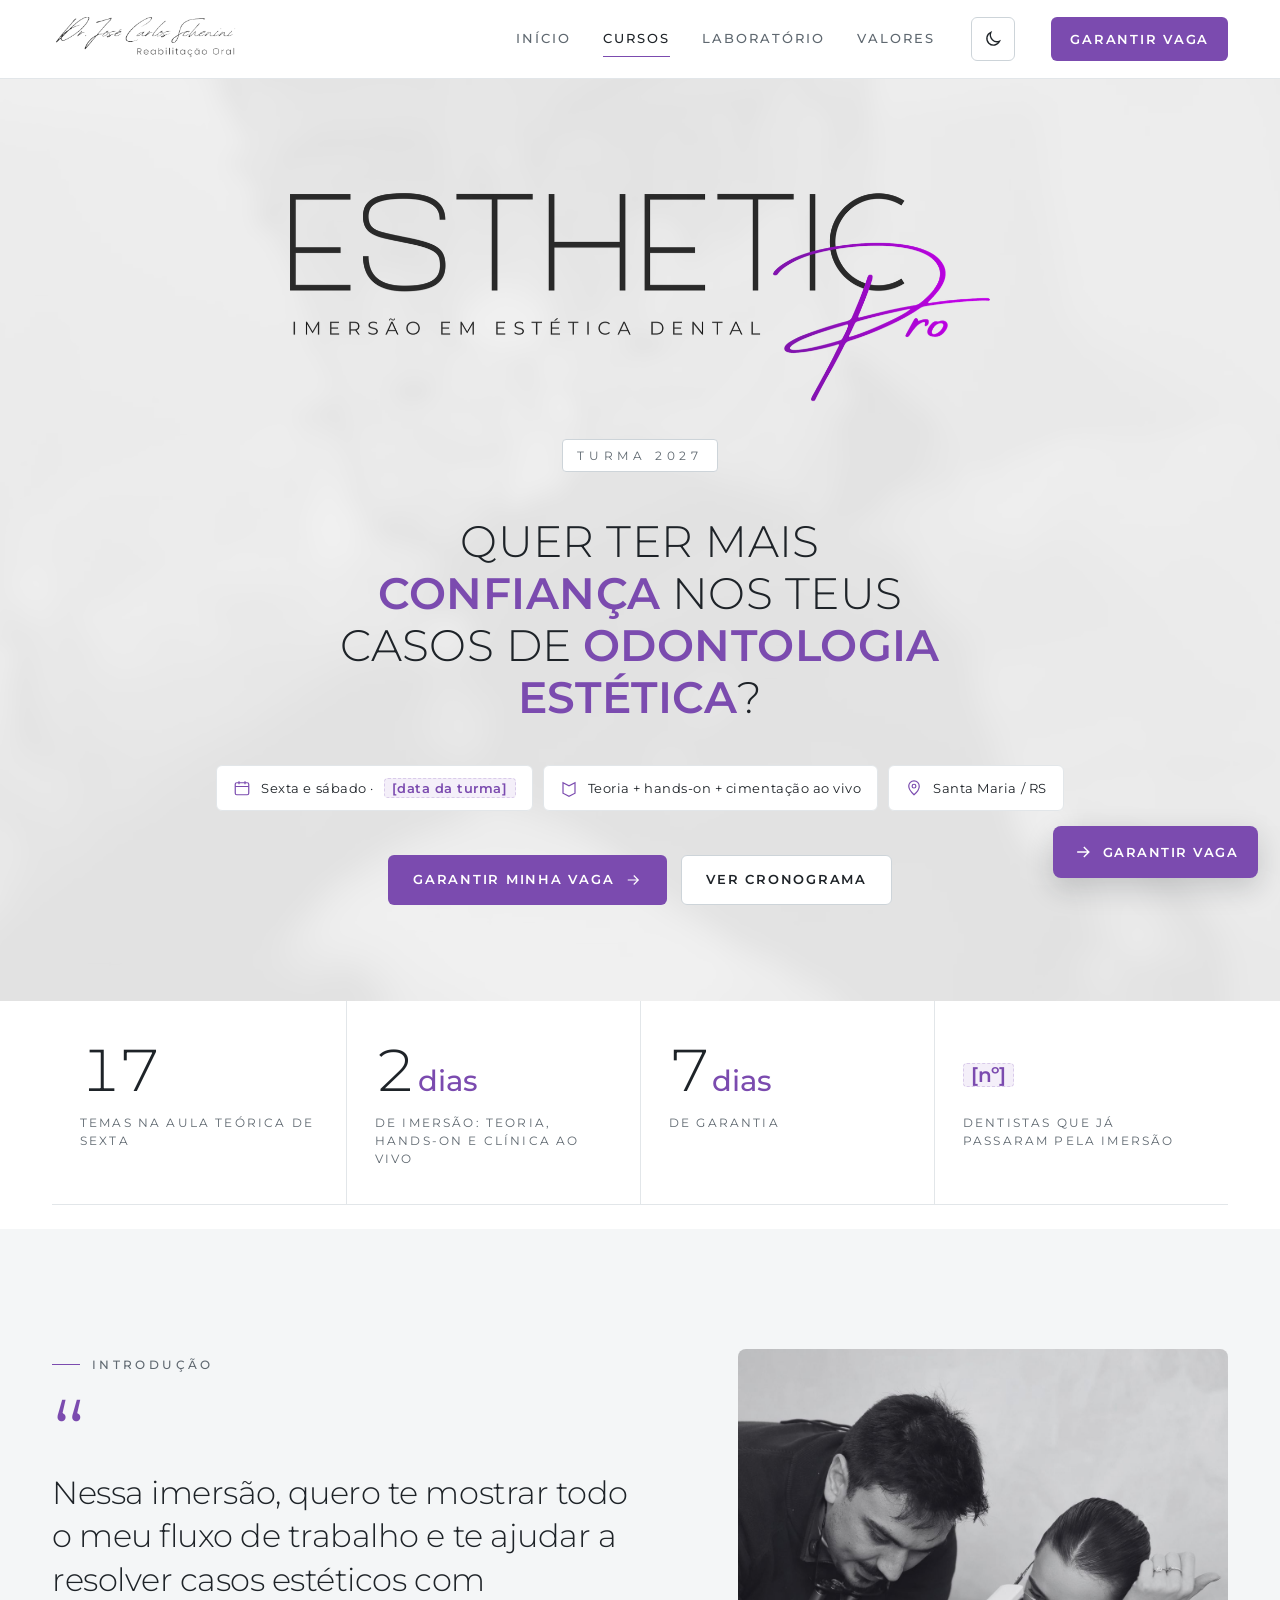
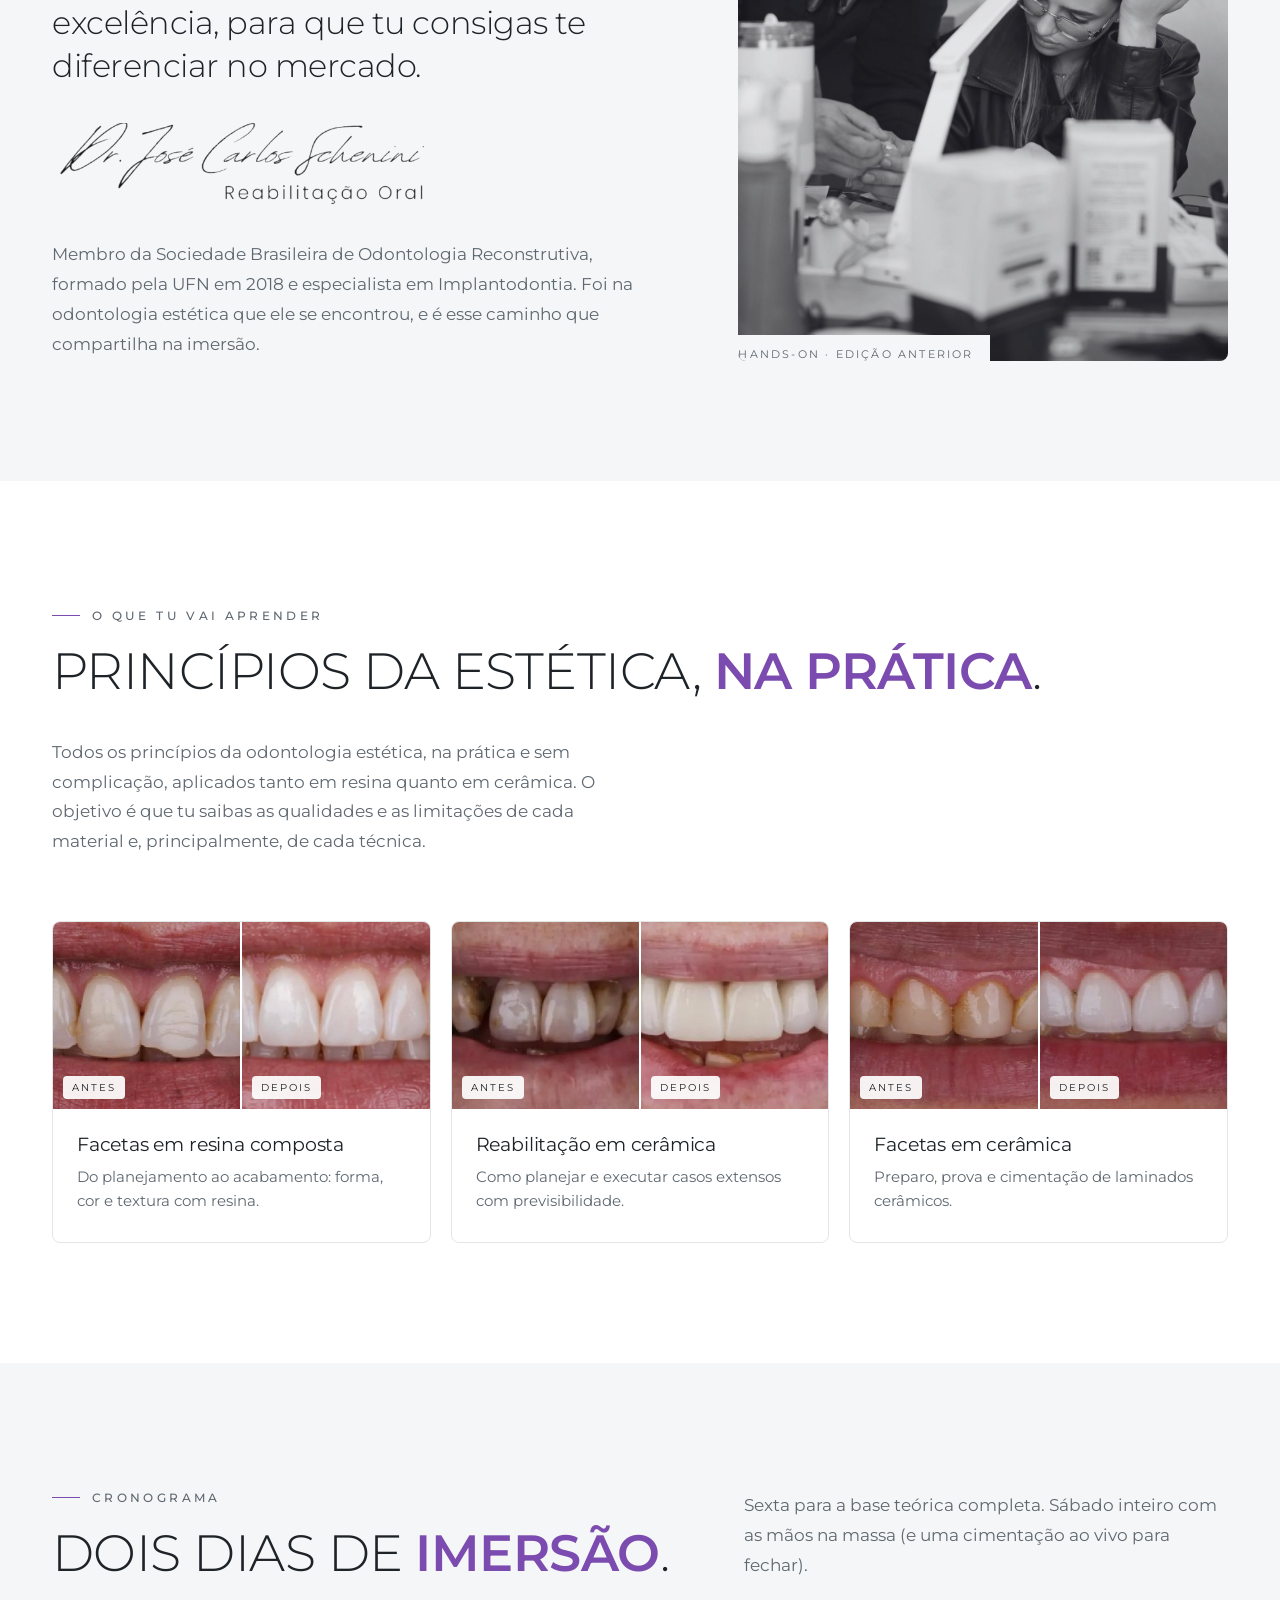
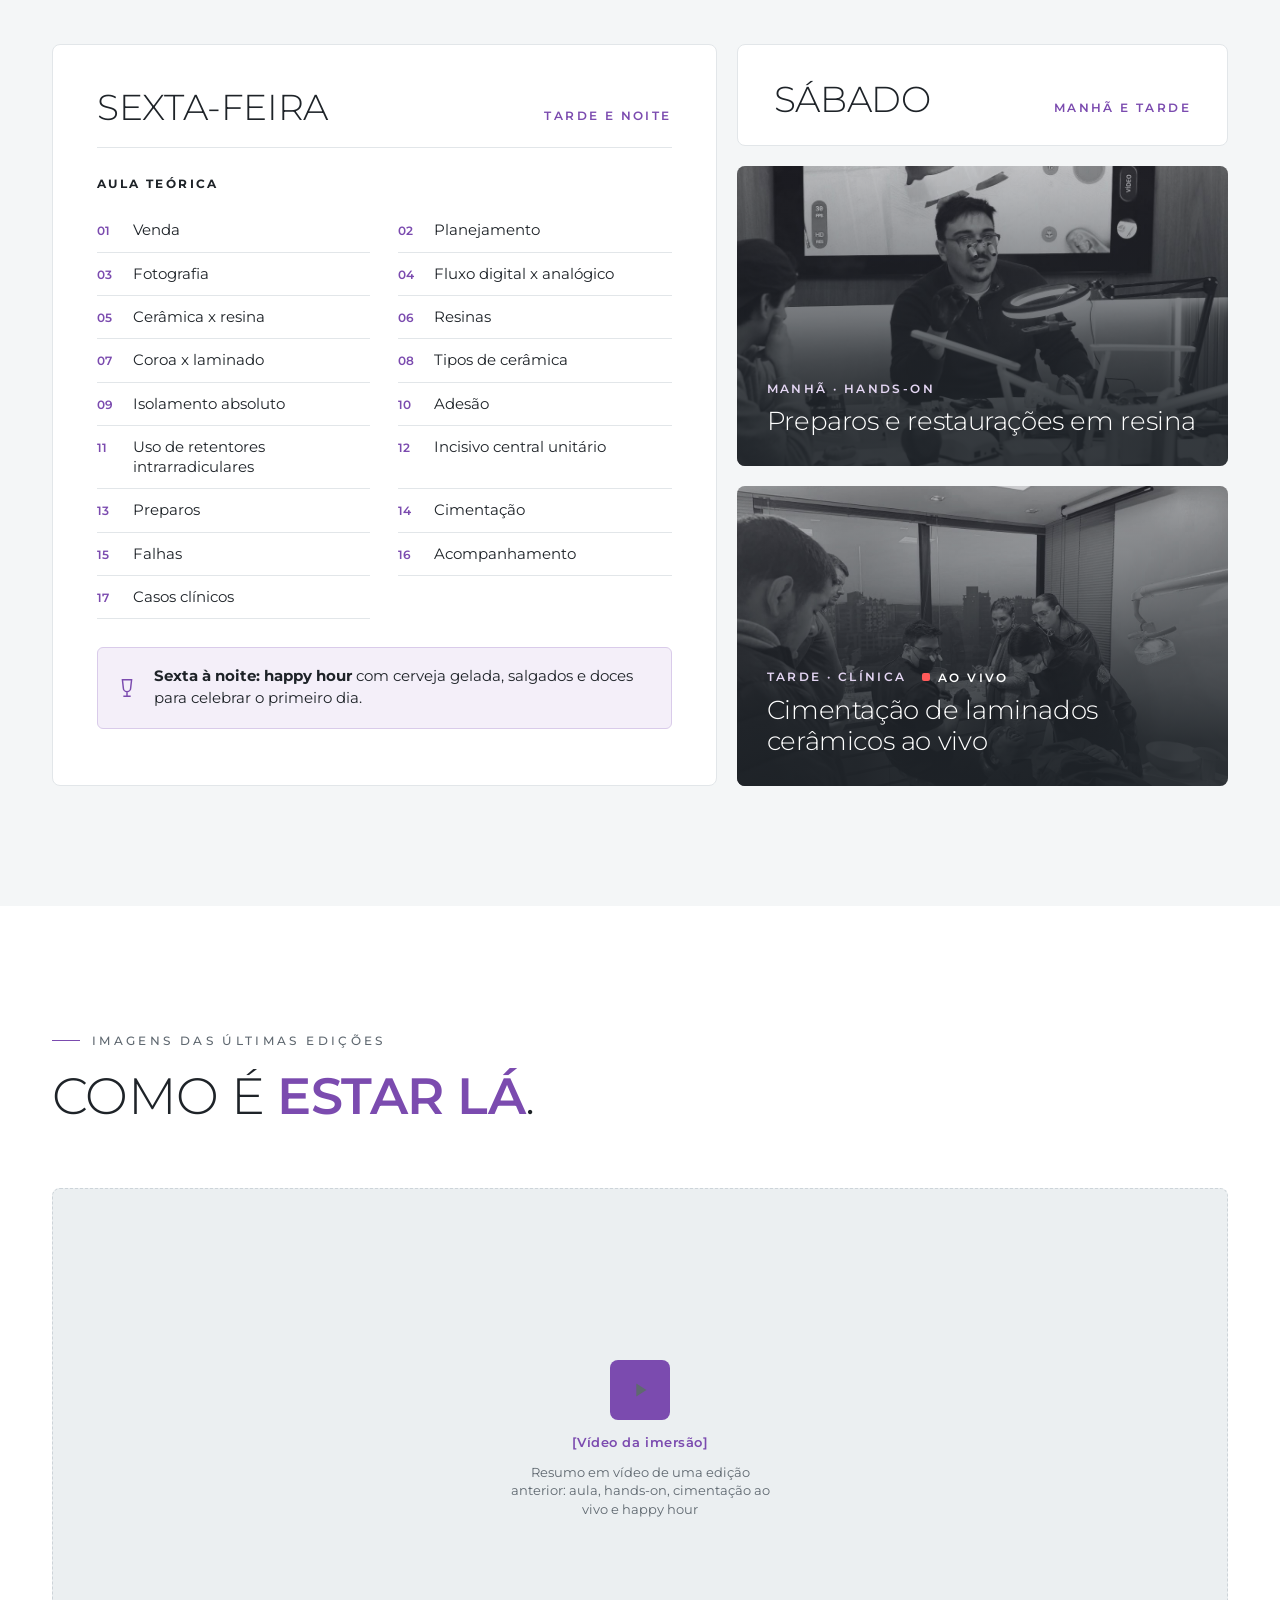
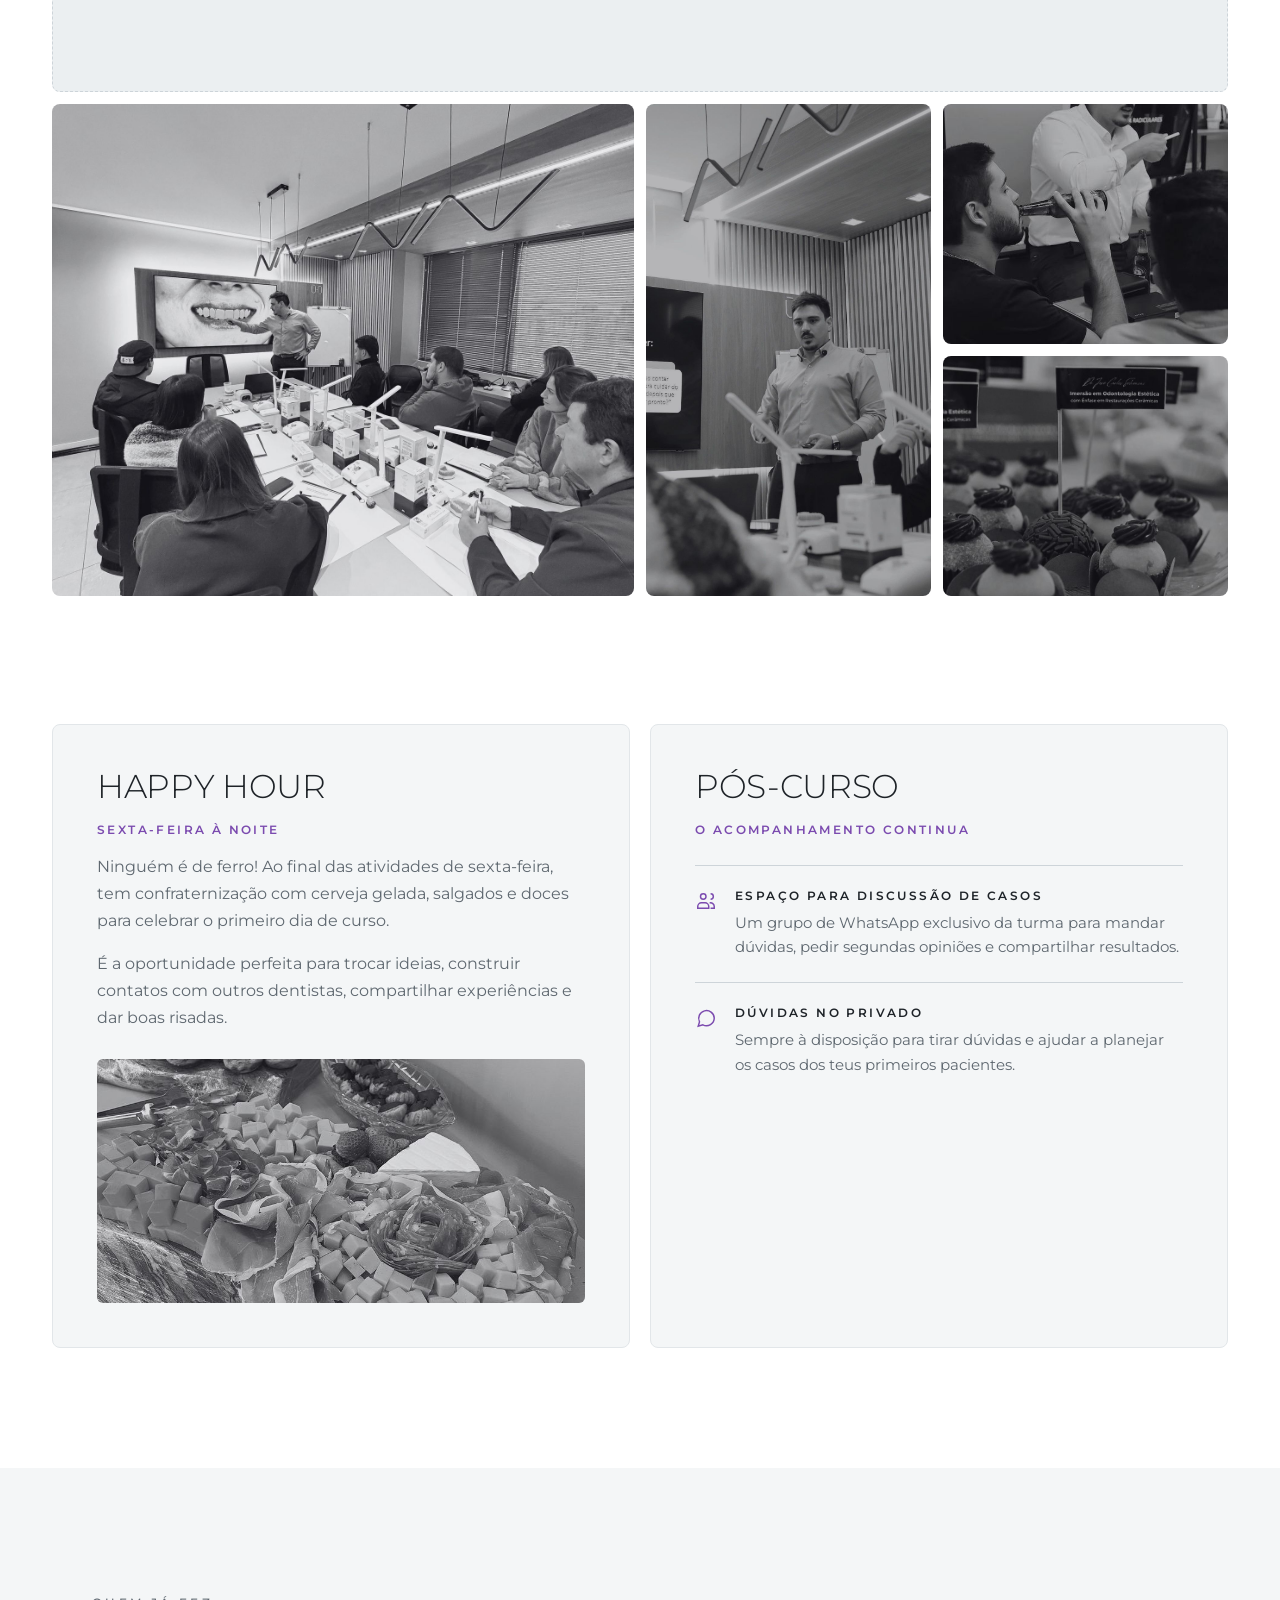
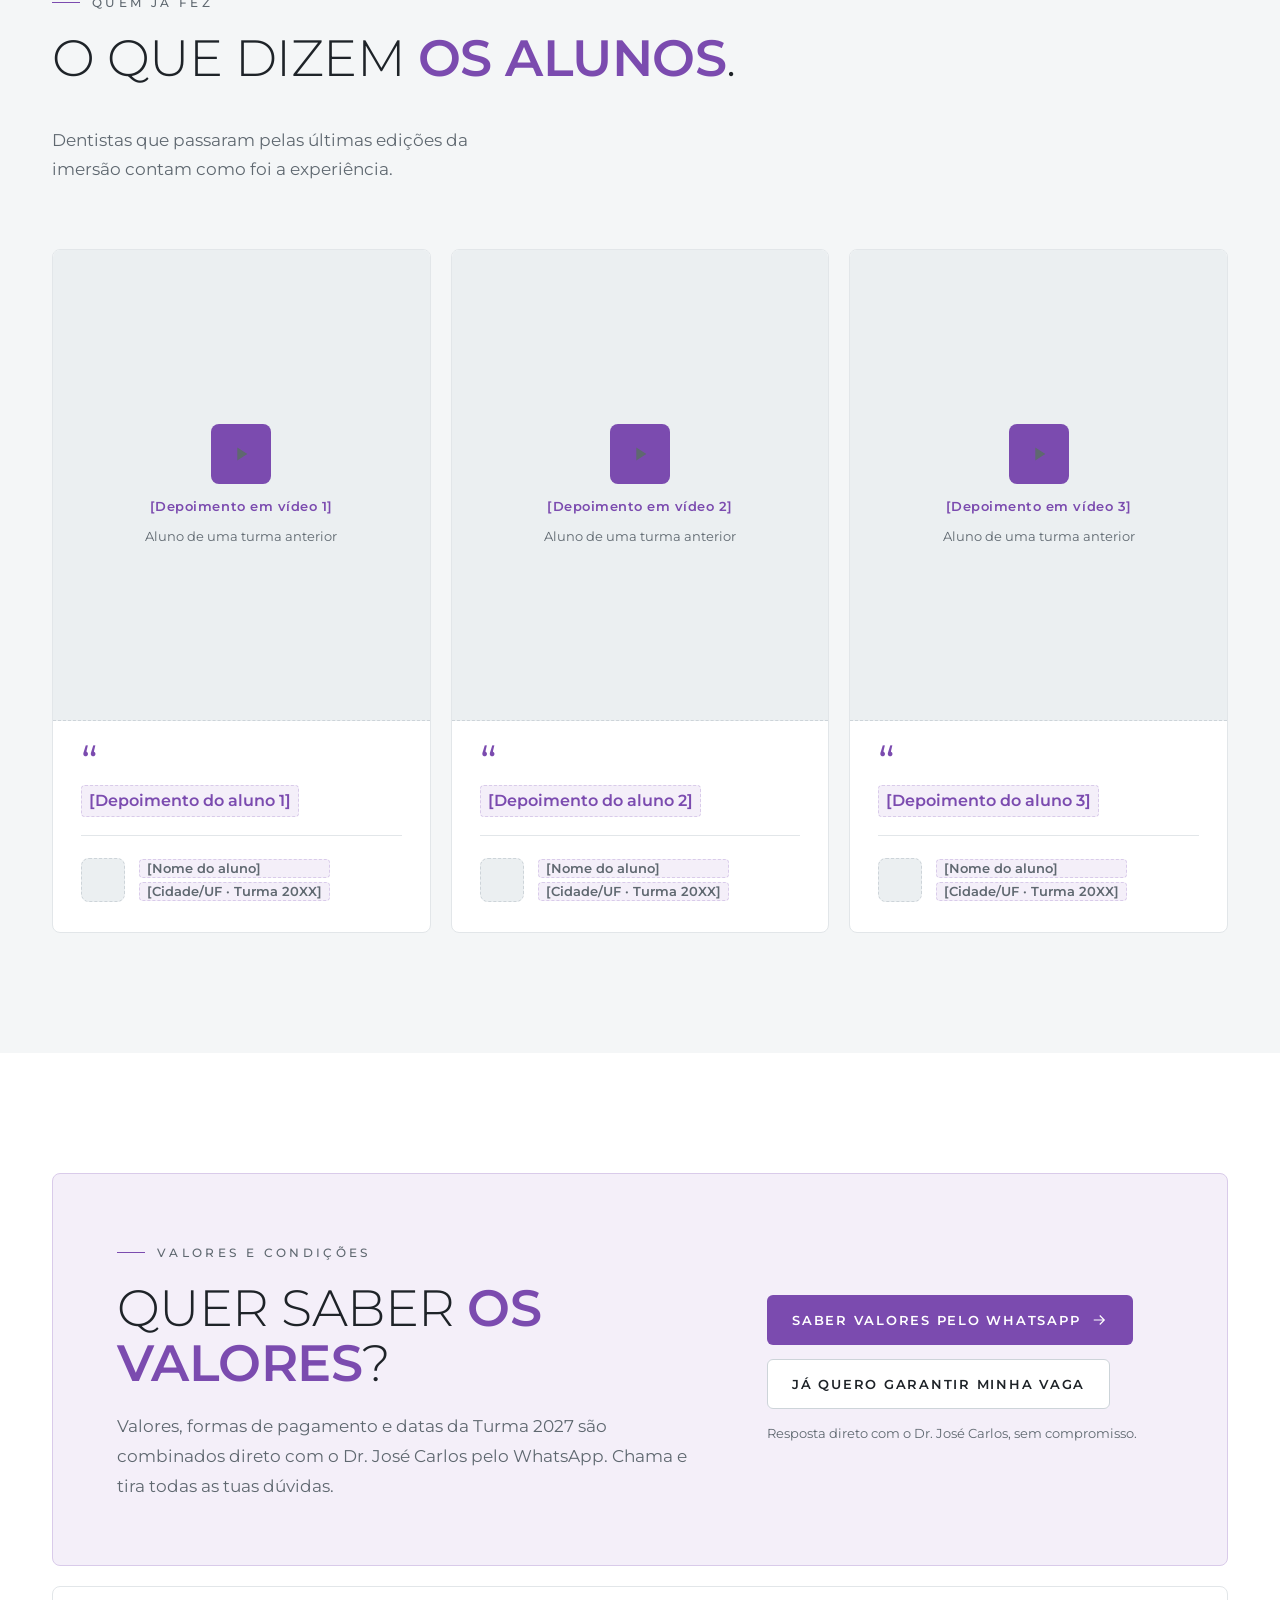
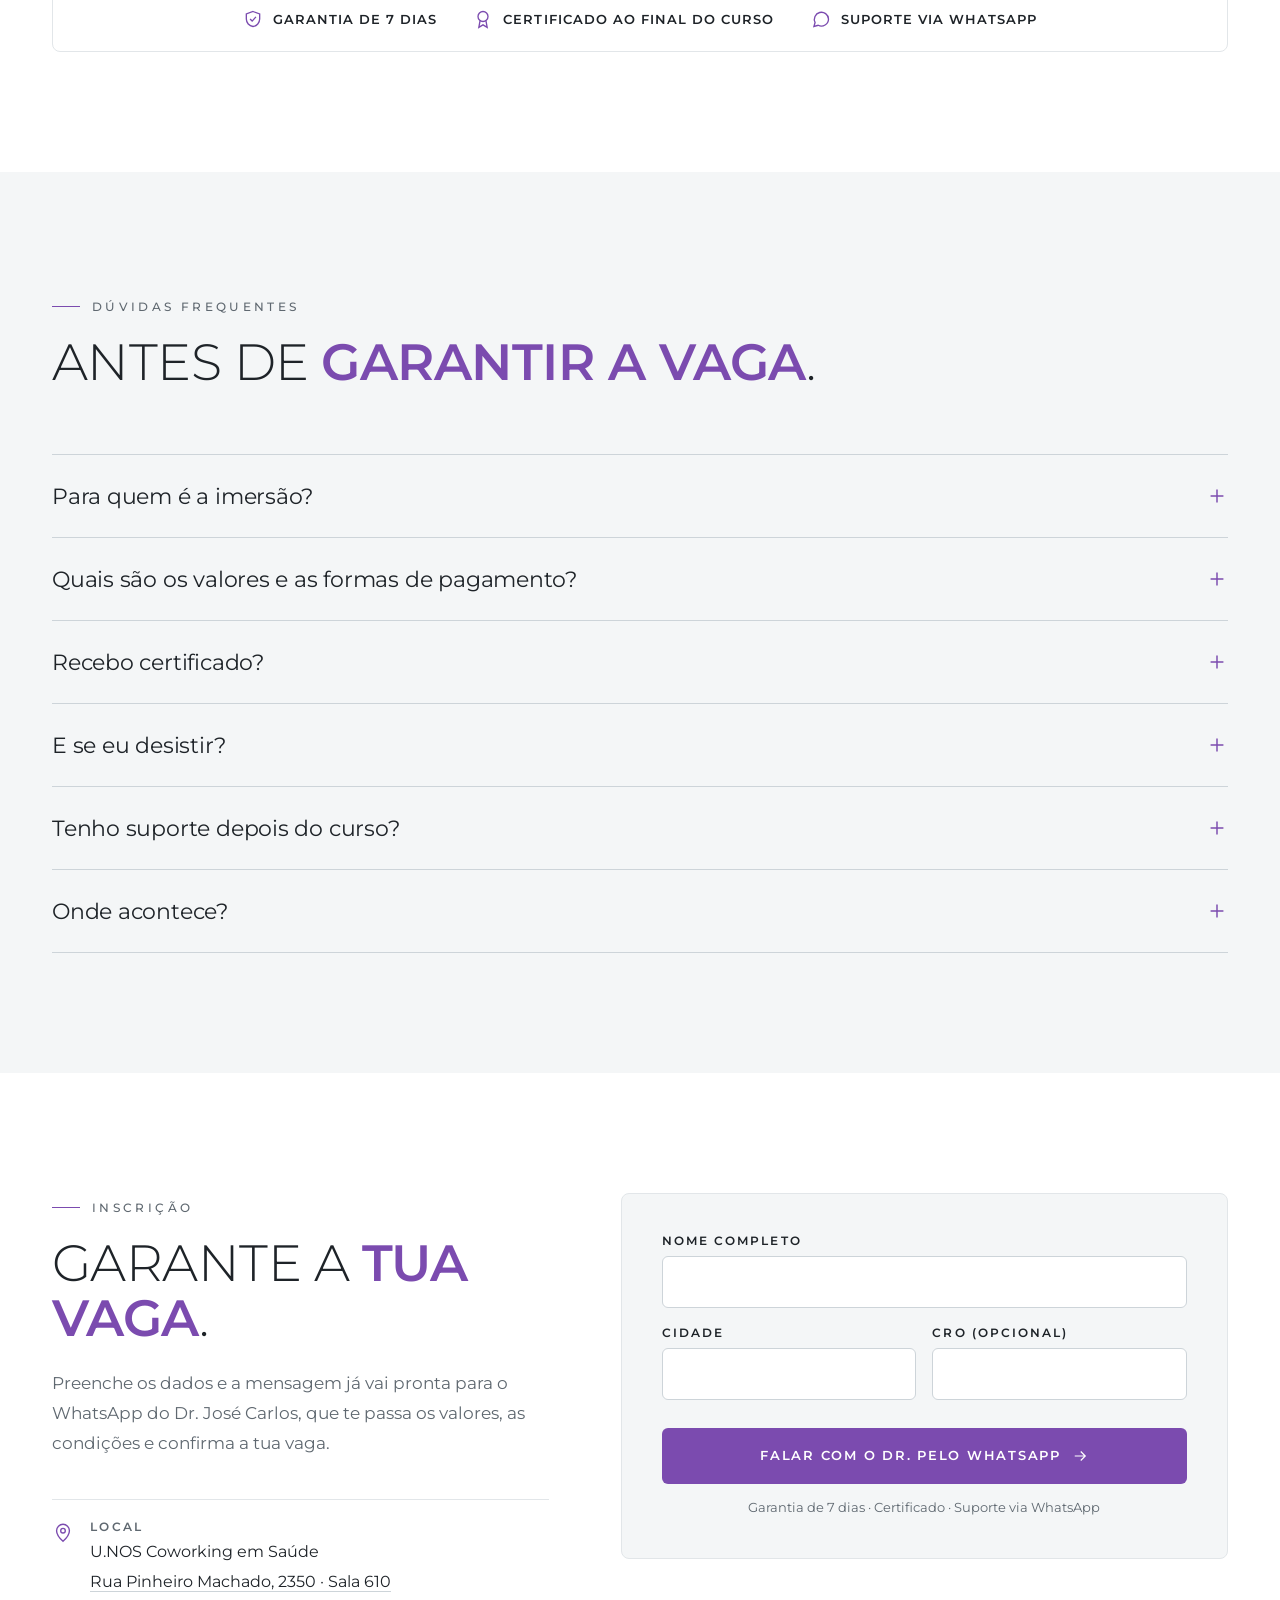
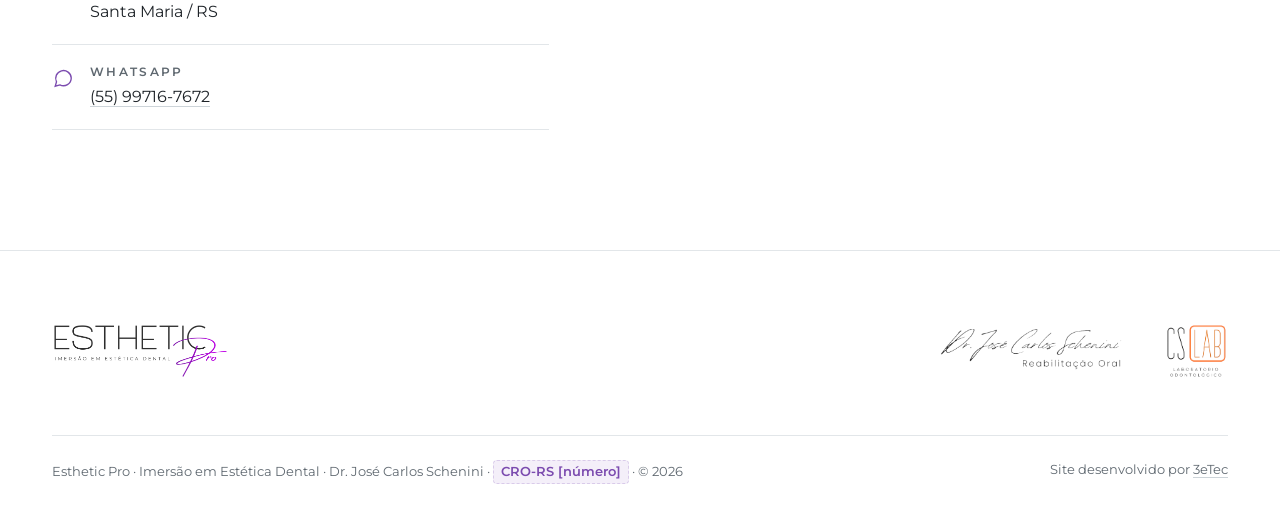
==== commit dba2da82: "feat: modo claro e escuro com botão no topo - Tokens escuros no base.css; fundos sempre por variável" ====
--- a/cursos.html
+++ b/cursos.html
@@ -2,9 +2,10 @@
 <html lang="pt-BR"><head>
 <meta name="viewport" content="width=device-width, initial-scale=1">
 <meta charset="utf-8">
+<script>(function(){var t;try{t=localStorage.getItem("tema")}catch(e){}if(t!=="dark"&&t!=="light")t=window.matchMedia&&matchMedia("(prefers-color-scheme: dark)").matches?"dark":"light";document.documentElement.setAttribute("data-theme",t)})()</script>
 <title>Esthetic Pro 2027 | Imersão em Estética Dental</title>
 <meta name="description" content="Imersão Esthetic Pro 2027 com o Dr. José Carlos Schenini em Santa Maria/RS: aula teórica, hands-on de resina e cimentação de laminados cerâmicos ao vivo. Para cirurgiões-dentistas.">
-<meta name="theme-color" content="#0A0A0B">
+<meta name="theme-color" content="#FFFFFF">
 <meta property="og:type" content="website">
 <meta property="og:url" content="https://dr-jose-carlos-schenini.vercel.app/cursos">
 <meta property="og:locale" content="pt_BR">
@@ -32,14 +33,14 @@
 /* hero */
 .hero{position:relative;min-height:720px;display:flex;align-items:center;padding:104px 0 96px;overflow:hidden;isolation:isolate;text-align:center}
 .hero img.bg{position:absolute;inset:0;width:100%;height:100%;object-fit:cover;z-index:-2;filter:grayscale(1) blur(2px);transform:scale(1.06);animation:zoomOut 3s cubic-bezier(.2,.7,.2,1) both}
-.hero::before{content:"";position:absolute;inset:0;z-index:-1;background:rgba(255,255,255,.88)}
+.hero::before{content:"";position:absolute;inset:0;z-index:-1;background:var(--veil)}
 .hero-in{width:100%}
 .hero-logo{width:min(720px,88%);height:auto;display:block;margin:0 auto}
-.hero-year{display:inline-block;margin-top:28px;font-size:12px;letter-spacing:.4em;text-transform:uppercase;color:var(--mu);padding:8px 14px;border:1px solid var(--line2);border-radius:4px;background:#fff}
+.hero-year{display:inline-block;margin-top:28px;font-size:12px;letter-spacing:.4em;text-transform:uppercase;color:var(--mu);padding:8px 14px;border:1px solid var(--line2);border-radius:4px;background:var(--card)}
 .hero h1{font-weight:300;text-transform:uppercase;font-size:clamp(26px,3.4vw,46px);line-height:1.2;letter-spacing:.01em;margin:44px auto 0;max-width:22ch}
 .hero h1 strong{font-weight:600;color:var(--ac-ink)}
 .chips{display:flex;justify-content:center;flex-wrap:wrap;gap:10px;margin-top:40px}
-.chip{display:flex;align-items:center;gap:10px;padding:12px 16px;border:1px solid var(--line);border-radius:6px;background:#fff;font-size:13px;letter-spacing:.04em;color:var(--tx)}
+.chip{display:flex;align-items:center;gap:10px;padding:12px 16px;border:1px solid var(--line);border-radius:6px;background:var(--card);font-size:13px;letter-spacing:.04em;color:var(--tx)}
 .chip svg{color:var(--ac);flex:none}
 .hero-cta{display:flex;justify-content:center;gap:14px;flex-wrap:wrap;margin-top:44px}
 @keyframes zoomOut{from{transform:scale(1.16)}to{transform:scale(1.06)}}
@@ -57,18 +58,18 @@
 
 /* aprender */
 .ap-g{display:grid;grid-template-columns:repeat(3,minmax(0,1fr));gap:20px}
-.ap{border:1px solid var(--line);border-radius:8px;overflow:hidden;background:#fff}
-.ap-pair{display:grid;grid-template-columns:repeat(2,minmax(0,1fr));gap:2px;background:#fff}
+.ap{border:1px solid var(--line);border-radius:8px;overflow:hidden;background:var(--card)}
+.ap-pair{display:grid;grid-template-columns:repeat(2,minmax(0,1fr));gap:2px;background:var(--card)}
 .ap-pair figure{margin:0;position:relative;aspect-ratio:1/1;overflow:hidden}
 .ap-pair img{width:100%;height:100%;object-fit:cover;display:block}
-.ap-pair figcaption{position:absolute;left:10px;bottom:10px;background:rgba(255,255,255,.92);color:var(--tx);padding:5px 9px;font-size:10px;letter-spacing:.2em;text-transform:uppercase;border-radius:4px}
+.ap-pair figcaption{position:absolute;left:10px;bottom:10px;background:var(--card-a);color:var(--tx);padding:5px 9px;font-size:10px;letter-spacing:.2em;text-transform:uppercase;border-radius:4px}
 .ap-b{padding:24px 24px 28px}
 .ap-b h3{font-size:19px;letter-spacing:-.01em}
 .ap-b p{margin-top:10px;font-size:14.5px;line-height:1.65;color:var(--mu)}
 
 /* cronograma */
 .cr-g{display:grid;grid-template-columns:minmax(0,1.15fr) minmax(0,.85fr);gap:20px;align-items:stretch}
-.day{border-radius:8px;padding:44px;background:#fff;color:var(--tx);border:1px solid var(--line)}
+.day{border-radius:8px;padding:44px;background:var(--card);color:var(--tx);border:1px solid var(--line)}
 .day-h{display:flex;justify-content:space-between;align-items:baseline;gap:20px;padding-bottom:22px;border-bottom:1px solid var(--line)}
 .day-h h3{text-transform:uppercase;font-size:36px;line-height:1;letter-spacing:-.01em;font-weight:300}
 .day-h span{font-size:12px;letter-spacing:.2em;text-transform:uppercase;font-weight:600;color:var(--ac-ink)}
@@ -119,7 +120,7 @@
 .val .lead{margin-top:22px}
 .val-cta{display:flex;flex-direction:column;gap:14px;align-items:flex-start}
 .val-cta p{font-size:13px;color:var(--mu);line-height:1.6}
-.badges{display:flex;justify-content:center;flex-wrap:wrap;gap:12px 36px;margin-top:20px;padding:22px;border:1px solid var(--line);border-radius:8px;background:#fff}
+.badges{display:flex;justify-content:center;flex-wrap:wrap;gap:12px 36px;margin-top:20px;padding:22px;border:1px solid var(--line);border-radius:8px;background:var(--card)}
 .badges span{display:flex;align-items:center;gap:10px;font-size:13px;font-weight:600;letter-spacing:.08em;text-transform:uppercase}
 .badges svg{color:var(--ac)}
 
@@ -137,7 +138,7 @@
 .form{border:1px solid var(--line);border-radius:8px;padding:40px;background:var(--bg2)}
 .fld{display:flex;flex-direction:column;gap:8px;margin-bottom:18px}
 .fld label{font-size:11.5px;letter-spacing:.18em;text-transform:uppercase;font-weight:600}
-.fld input{height:52px;border:1px solid var(--line2);border-radius:6px;background:#fff;padding:0 16px;font:400 16px Montserrat,sans-serif;color:var(--tx);outline:none;transition:border-color .2s,box-shadow .2s}
+.fld input{height:52px;border:1px solid var(--line2);border-radius:6px;background:var(--card);padding:0 16px;font:400 16px Montserrat,sans-serif;color:var(--tx);outline:none;transition:border-color .2s,box-shadow .2s}
 .fld input:focus{border-color:var(--ac);box-shadow:0 0 0 3px rgba(123,75,175,.15)}
 .row2{display:grid;grid-template-columns:repeat(2,minmax(0,1fr));gap:16px}
 .form .btn{width:100%;margin-top:10px;min-height:56px}
@@ -177,13 +178,14 @@
 
 <header class="hdr">
 <div class="wrap hdr-in">
-<a class="brand" href="/" aria-label="Dr. José Carlos Schenini: página inicial"><img src="/img/sig-dark.png" alt="Dr. José Carlos Schenini, Reabilitação Oral"></a>
+<a class="brand" href="/" aria-label="Dr. José Carlos Schenini: página inicial"><img class="th-l" src="/img/sig-dark.png" alt="Dr. José Carlos Schenini, Reabilitação Oral"><img class="th-d" src="/img/sig-light.png" alt="Dr. José Carlos Schenini, Reabilitação Oral"></a>
 <nav class="nav" aria-label="Principal">
 <a href="/">Início</a>
 <a class="on" href="/cursos">Cursos</a>
 <a href="/laboratorio">Laboratório</a>
 <a href="#valores">Valores</a>
 </nav>
+<button class="theme-t" type="button" aria-label="Ativar modo escuro" title="Modo claro / escuro"><svg class="i-moon" width="20" height="20" viewBox="0 0 24 24" fill="none" stroke="currentColor" stroke-width="1.6" aria-hidden="true"><path d="M20 14.5A8 8 0 0 1 9.5 4a8 8 0 1 0 10.5 10.5z"></path></svg><svg class="i-sun" width="20" height="20" viewBox="0 0 24 24" fill="none" stroke="currentColor" stroke-width="1.6" aria-hidden="true"><circle cx="12" cy="12" r="4"></circle><path d="M12 2v2M12 20v2M4.9 4.9l1.4 1.4M17.7 17.7l1.4 1.4M2 12h2M20 12h2M4.9 19.1l1.4-1.4M17.7 6.3l1.4-1.4"></path></svg></button>
 <a class="btn btn-ac" href="#inscricao">Garantir vaga</a>
 </div>
 </header>
@@ -191,7 +193,7 @@
 <section class="hero">
 <img class="bg" src="/img/capa.jpg" alt="">
 <div class="wrap hero-in">
-<img class="hero-logo rise d1" src="/img/esthetic-dark.png" alt="Esthetic Pro, Imersão em Estética Dental">
+<img class="th-l hero-logo rise d1" src="/img/esthetic-dark.png" alt="Esthetic Pro, Imersão em Estética Dental"><img class="th-d hero-logo rise d1" src="/img/esthetic-light.png" alt="Esthetic Pro, Imersão em Estética Dental">
 <p class="rise d2"><span class="hero-year">Turma 2027</span></p>
 <h1 class="rise d3">Quer ter mais <strong>confiança</strong> nos teus casos de <strong>odontologia estética</strong>?</h1>
 <div class="chips rise d4">
@@ -222,7 +224,7 @@
 <div class="rv">
 <p class="eyebrow">Introdução</p>
 <p class="quote">Nessa imersão, quero te mostrar todo o meu fluxo de trabalho e te ajudar a resolver casos estéticos com excelência, para que tu consigas te diferenciar no mercado.</p>
-<div class="intro-sig"><img src="/img/sig-dark.png" alt="Dr. José Carlos Schenini, Reabilitação Oral"></div>
+<div class="intro-sig"><img class="th-l" src="/img/sig-dark.png" alt="Dr. José Carlos Schenini, Reabilitação Oral"><img class="th-d" src="/img/sig-light.png" alt="Dr. José Carlos Schenini, Reabilitação Oral"></div>
 <p class="lead" style="margin-top: 28px">Membro da Sociedade Brasileira de Odontologia Reconstrutiva, formado pela UFN em 2018 e especialista em Implantodontia. Foi na odontologia estética que ele se encontrou, e é esse caminho que compartilha na imersão.</p>
 </div>
 <div class="intro-ph rv">
@@ -507,10 +509,10 @@
 <footer class="ft">
 <div class="wrap">
 <div class="ft-top">
-<img src="/img/esthetic-dark.png" alt="Esthetic Pro, Imersão em Estética Dental" style="height: 56px; width: auto; display: block">
+<img class="th-l" src="/img/esthetic-dark.png" alt="Esthetic Pro, Imersão em Estética Dental" style="height: 56px; width: auto; display: block"><img class="th-d" src="/img/esthetic-light.png" alt="Esthetic Pro, Imersão em Estética Dental" style="height: 56px; width: auto; display: block">
 <div class="ft-logos">
-<a href="/" aria-label="Dr. José Carlos Schenini"><img src="/img/sig-dark.png" alt="Dr. José Carlos Schenini" style="height: 44px"></a>
-<a href="/laboratorio" aria-label="CS LAB"><img src="/img/cslab-dark.png" alt="CS LAB" style="height: 56px"></a>
+<a href="/" aria-label="Dr. José Carlos Schenini"><img class="th-l" src="/img/sig-dark.png" alt="Dr. José Carlos Schenini" style="height: 44px"><img class="th-d" src="/img/sig-light.png" alt="Dr. José Carlos Schenini" style="height: 44px"></a>
+<a href="/laboratorio" aria-label="CS LAB"><img class="th-l" src="/img/cslab-dark.png" alt="CS LAB" style="height: 56px"><img class="th-d" src="/img/cslab-light.png" alt="CS LAB" style="height: 56px"></a>
 </div>
 </div>
 <div class="ft-bot">
--- a/css/base.css
+++ b/css/base.css
@@ -9,6 +9,7 @@
 /* tokens: branco clínico, grafite no lugar do preto, acento suave */
 .pg{--bg:#FFFFFF;--bg2:#F4F6F7;--bg3:#EBEFF1;--tx:#1E2328;--mu:#5F6870;--line:#E2E6E9;--line2:#CDD4D9;
   --ac:#7B4BAF;--ac-h:#683C98;--ac-ink:#7B4BAF;--ac-soft:#F4EFF9;--ac-line:#D9CBEA;
+  --card:#FFFFFF;--card-a:rgba(255,255,255,.92);--hdr:rgba(255,255,255,.96);--veil:rgba(255,255,255,.88);
   font-family:Montserrat,system-ui,sans-serif;color:var(--tx);background:var(--bg);-webkit-font-smoothing:antialiased;overflow-x:hidden;font-size:16px}
 /* CS LAB: laranja queimado (o laranja vivo do logo fica só no logo) */
 .pg-lab{--ac:#A9531A;--ac-h:#8F4513;--ac-ink:#A9531A;--ac-soft:#FBF2EA;--ac-line:#EFD2BC}
@@ -18,6 +19,23 @@
 .alt{background:var(--bg2)}
 .sec-head{display:flex;justify-content:space-between;align-items:flex-end;gap:40px;margin-bottom:64px;flex-wrap:wrap}
 .sec-head .h2{margin-top:20px}
+
+/* modo escuro: <html data-theme="dark">, definido pelo script do <head> e pelo botão do topo */
+[data-theme="dark"]{color-scheme:dark}
+[data-theme="dark"] body{background:#131619}
+[data-theme="dark"] .pg{--bg:#131619;--bg2:#191D21;--bg3:#22272C;--tx:#E9EBED;--mu:#A5AEB6;--line:#2A3036;--line2:#3A424A;
+  --ac:#8A5AC0;--ac-h:#9C6FD0;--ac-ink:#C3A4E8;--ac-soft:#231D2C;--ac-line:#43365A;
+  --card:#1C2025;--card-a:rgba(28,32,37,.92);--hdr:rgba(19,22,25,.96);--veil:rgba(19,22,25,.86)}
+[data-theme="dark"] .pg-lab,[data-theme="dark"] .fr-lab{--ac:#B35C1F;--ac-h:#C46A2A;--ac-ink:#EBA572;--ac-soft:#281E16;--ac-line:#4E3726}
+/* logos: versão escura no tema claro, versão clara no tema escuro */
+[data-theme="dark"] .th-l,:root:not([data-theme="dark"]) .th-d{display:none!important}
+.pg{transition:background-color .3s,color .3s}
+
+/* botão de tema */
+.theme-t{appearance:none;flex:none;width:44px;height:44px;border-radius:6px;border:1px solid var(--line2);background:var(--card);color:var(--tx);display:flex;align-items:center;justify-content:center;cursor:pointer;transition:border-color .2s,color .2s}
+.theme-t:hover{border-color:var(--tx)}
+.theme-t .i-sun,[data-theme="dark"] .theme-t .i-moon{display:none}
+[data-theme="dark"] .theme-t .i-sun{display:block}
 
 /* tipografia */
 .eyebrow{display:inline-flex;align-items:center;gap:12px;font-size:12px;letter-spacing:.28em;text-transform:uppercase;font-weight:500;color:var(--mu)}
@@ -32,11 +50,11 @@
 .btn:hover svg{transform:translateX(4px)}
 .btn-ac{background:var(--ac);color:#fff}
 .btn-ac:hover{background:var(--ac-h)}
-.btn-line{background:#fff;border-color:var(--line2);color:var(--tx)}
+.btn-line{background:var(--card);border-color:var(--line2);color:var(--tx)}
 .btn-line:hover{border-color:var(--tx)}
 
 /* header */
-.hdr{position:sticky;top:0;z-index:50;background:rgba(255,255,255,.96);border-bottom:1px solid var(--line);color:var(--tx)}
+.hdr{position:sticky;top:0;z-index:50;background:var(--hdr);border-bottom:1px solid var(--line);color:var(--tx)}
 .hdr-in{display:flex;align-items:center;gap:36px;height:78px}
 .brand{display:block;line-height:0}
 .brand img{height:44px;width:auto}
@@ -76,7 +94,7 @@
 
 /* depoimentos */
 .dep-g{display:grid;grid-template-columns:repeat(3,minmax(0,1fr));gap:20px}
-.dep{border:1px solid var(--line);border-radius:8px;background:#fff;display:flex;flex-direction:column;overflow:hidden}
+.dep{border:1px solid var(--line);border-radius:8px;background:var(--card);display:flex;flex-direction:column;overflow:hidden}
 .dep .vid{border-radius:0;border:0;border-bottom:1px dashed var(--line2)}
 .dep-b{padding:28px 28px 30px;display:flex;flex-direction:column;gap:18px;flex:1}
 .dep-q{font-size:16px;line-height:1.7;color:var(--tx)}
@@ -87,7 +105,7 @@
 .dep-who span{display:block;margin-top:4px;font-size:12.5px;color:var(--mu)}
 
 /* rodapé */
-.ft{background:#fff;color:var(--mu);padding:72px 0 40px;border-top:1px solid var(--line)}
+.ft{background:var(--card);color:var(--mu);padding:72px 0 40px;border-top:1px solid var(--line)}
 .ft-top{display:flex;justify-content:space-between;align-items:center;gap:40px;flex-wrap:wrap}
 .ft-logos{display:flex;align-items:center;gap:40px;flex-wrap:wrap}
 .ft-logos img{display:block;width:auto}
@@ -130,8 +148,12 @@
 @media (max-width:860px){
   .hdr-in{flex-wrap:wrap;height:auto;padding:12px 0 0;gap:10px 16px}
   .brand img{height:36px}
-  .hdr .btn{margin-left:auto;min-height:44px;padding:0 14px;font-size:11.5px}
+  .theme-t{margin-left:auto}
+  .hdr .btn{min-height:44px;padding:0 14px;font-size:11.5px}
   .nav{order:3;width:100%;margin:0;overflow-x:auto;gap:24px;padding-bottom:2px}
+}
+@media (max-width:480px){
+  .hdr .btn{display:none} /* no celular a ação principal fica no botão flutuante */
 }
 @media (max-width:640px){
   .wrap{padding:0 20px}
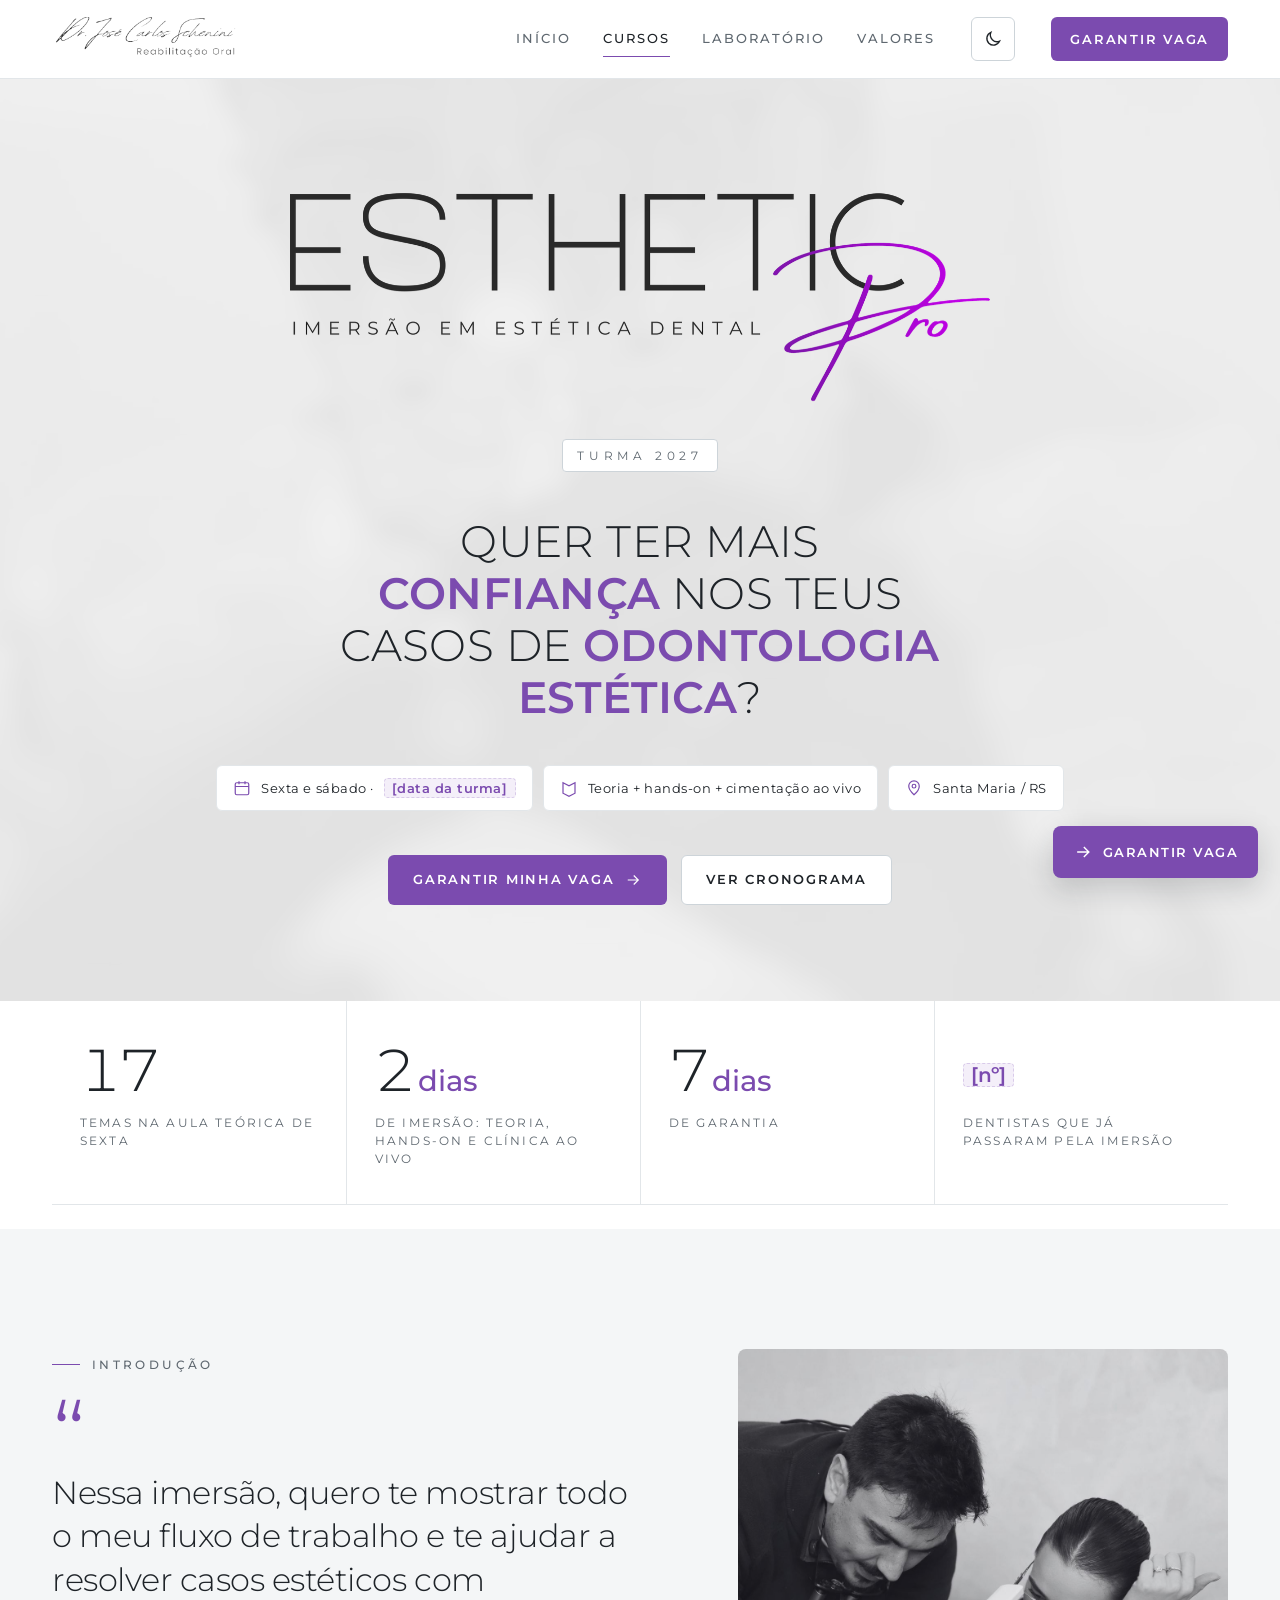
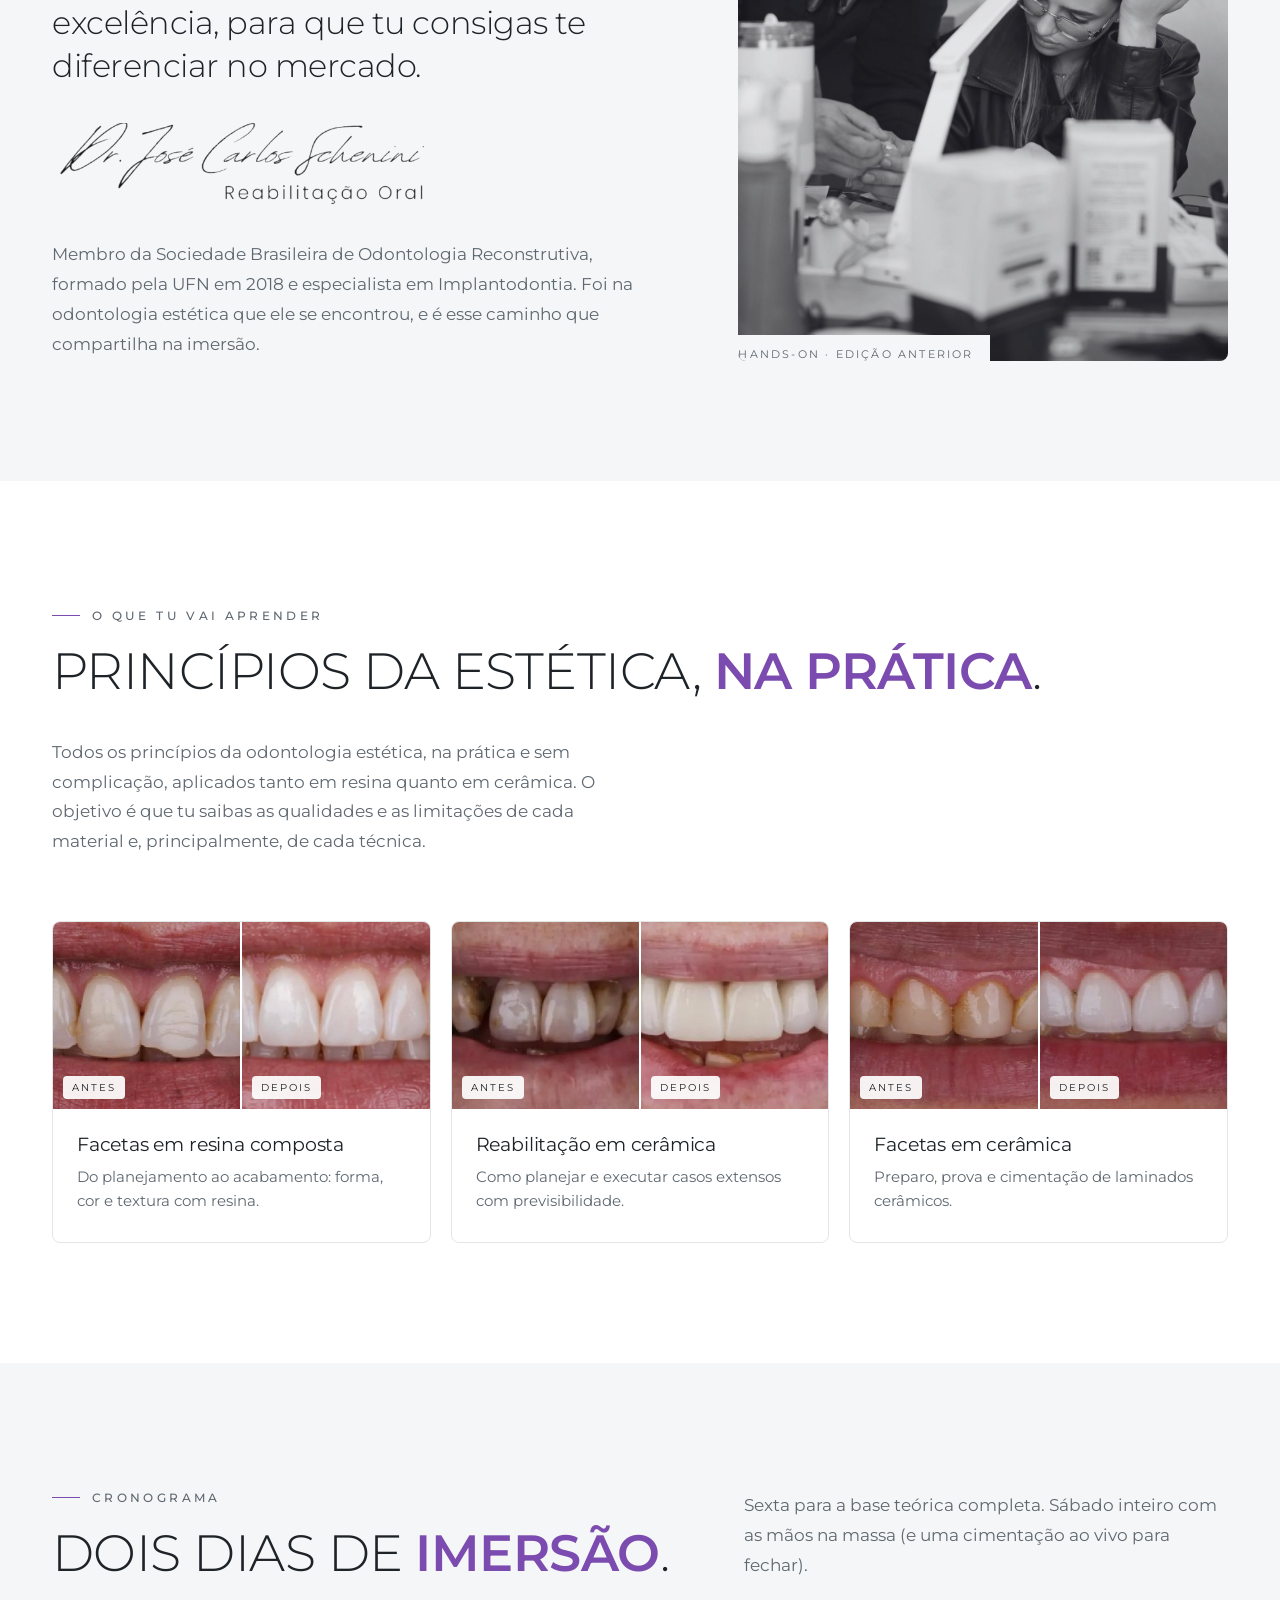
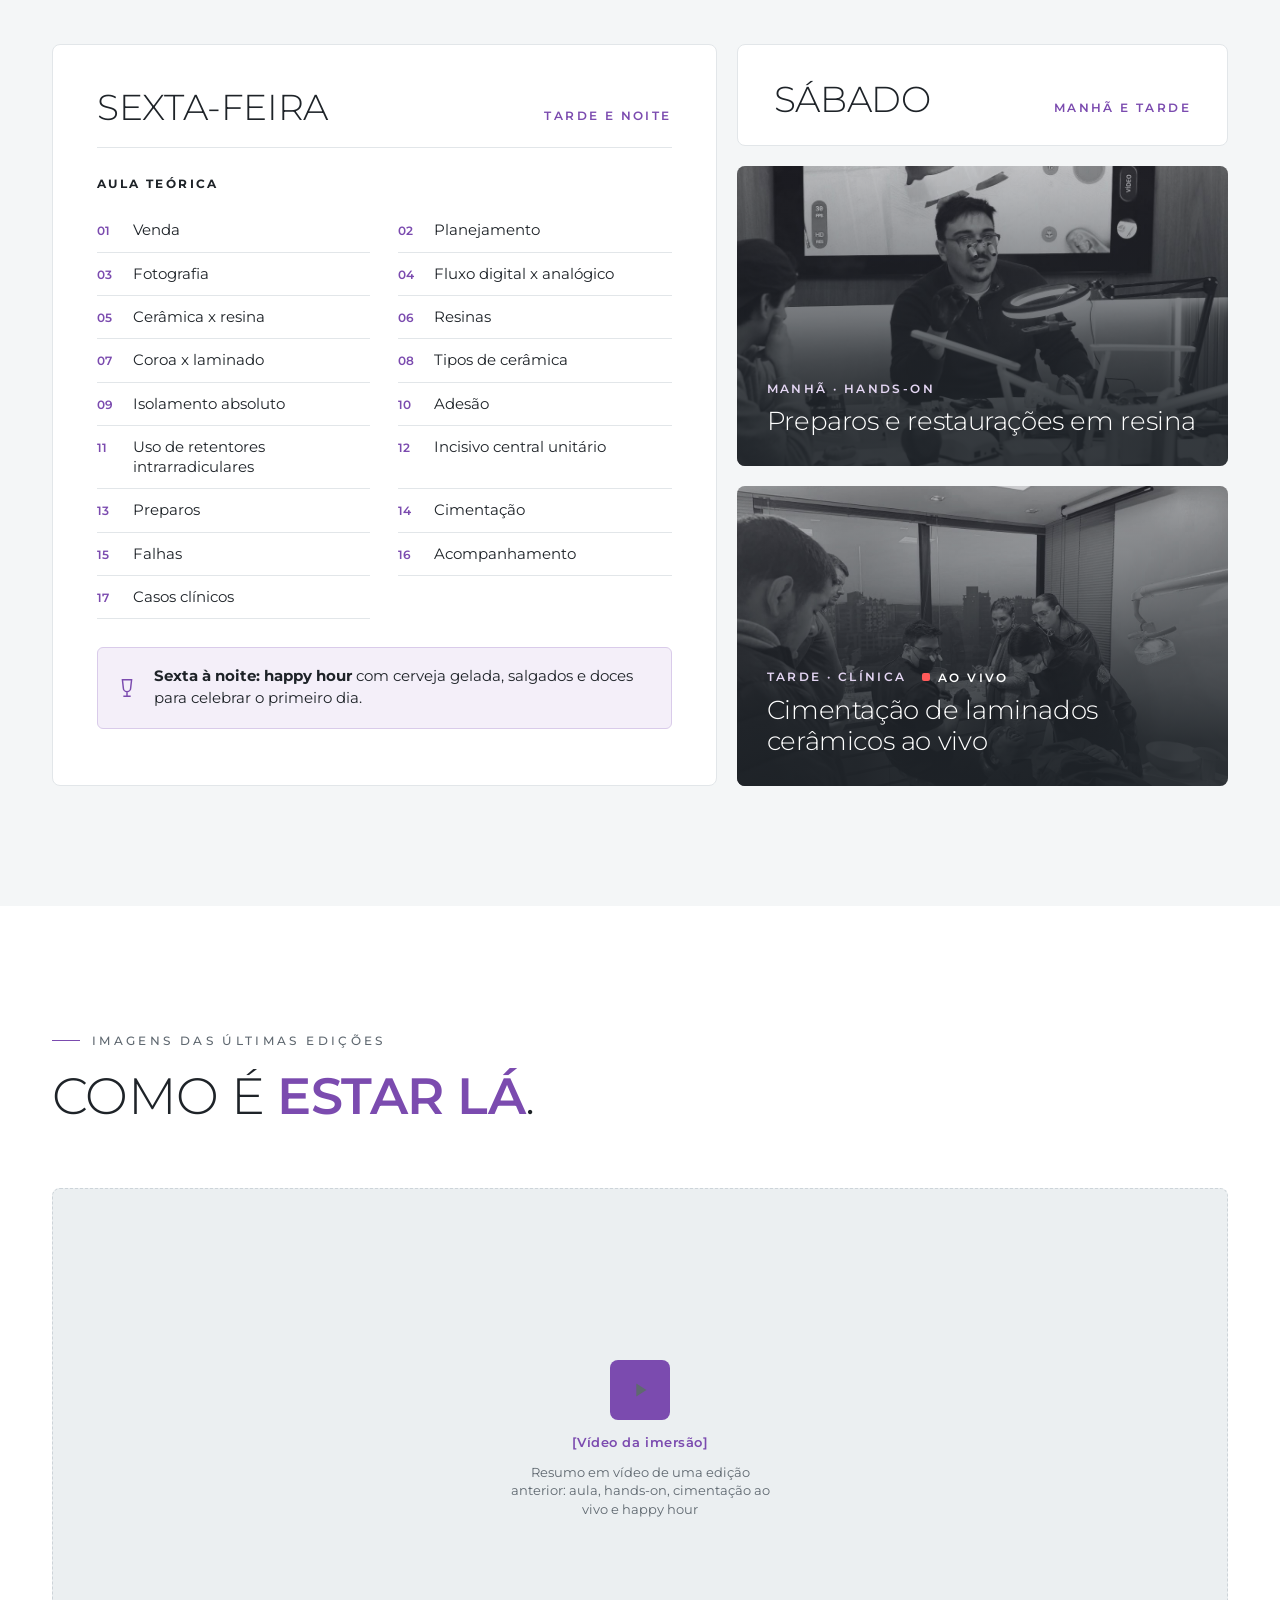
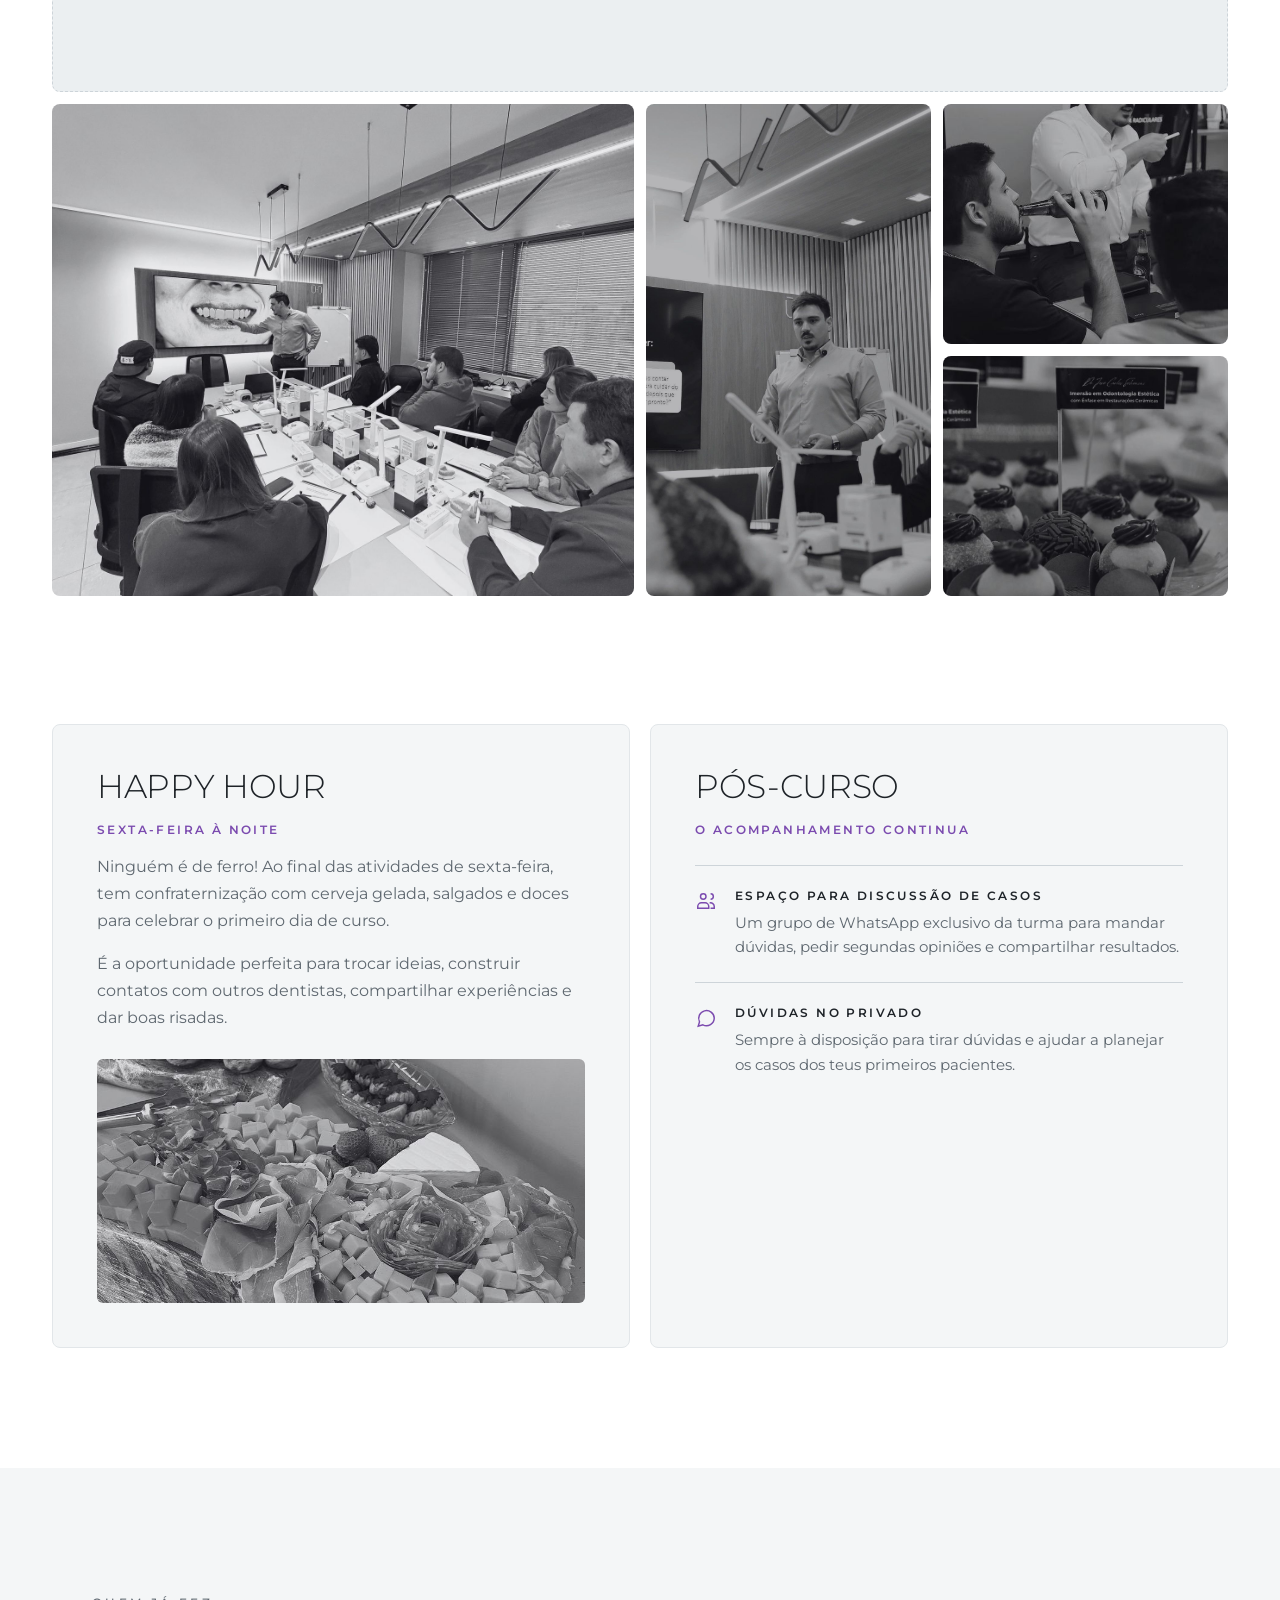
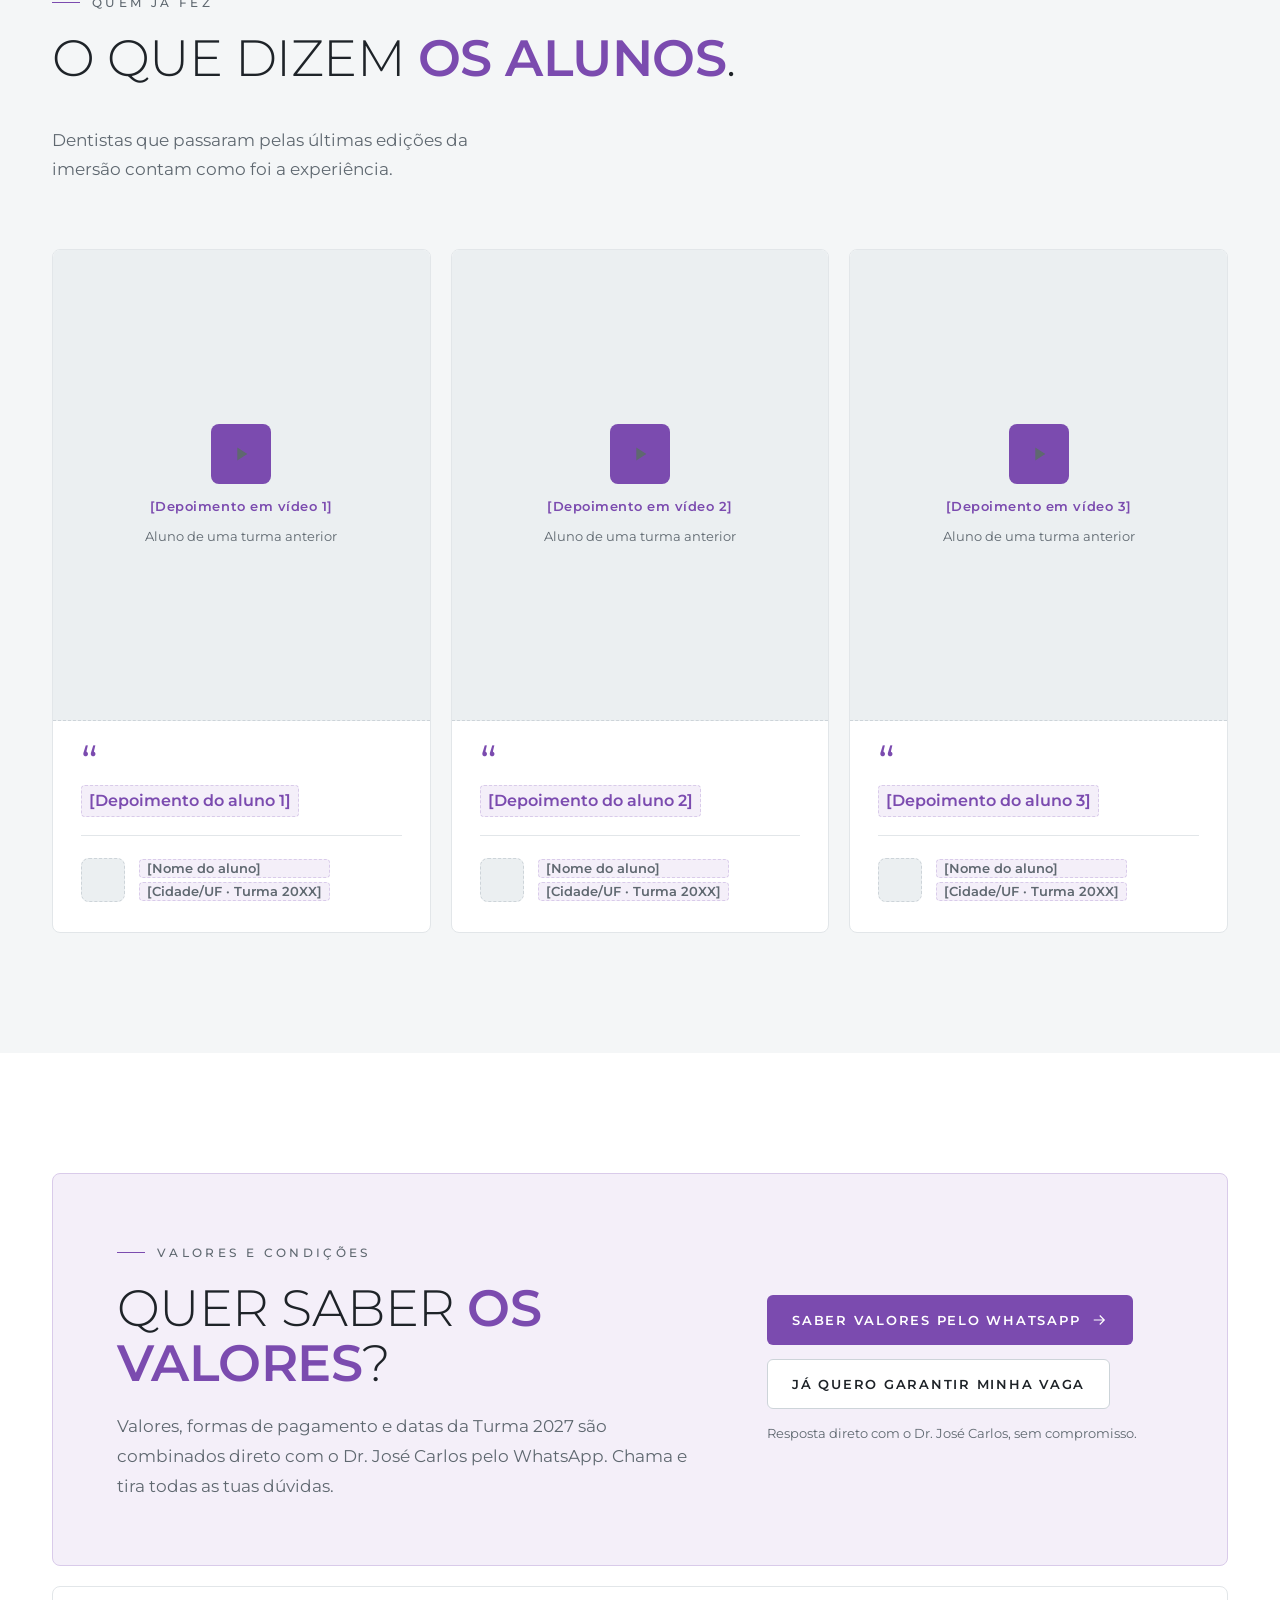
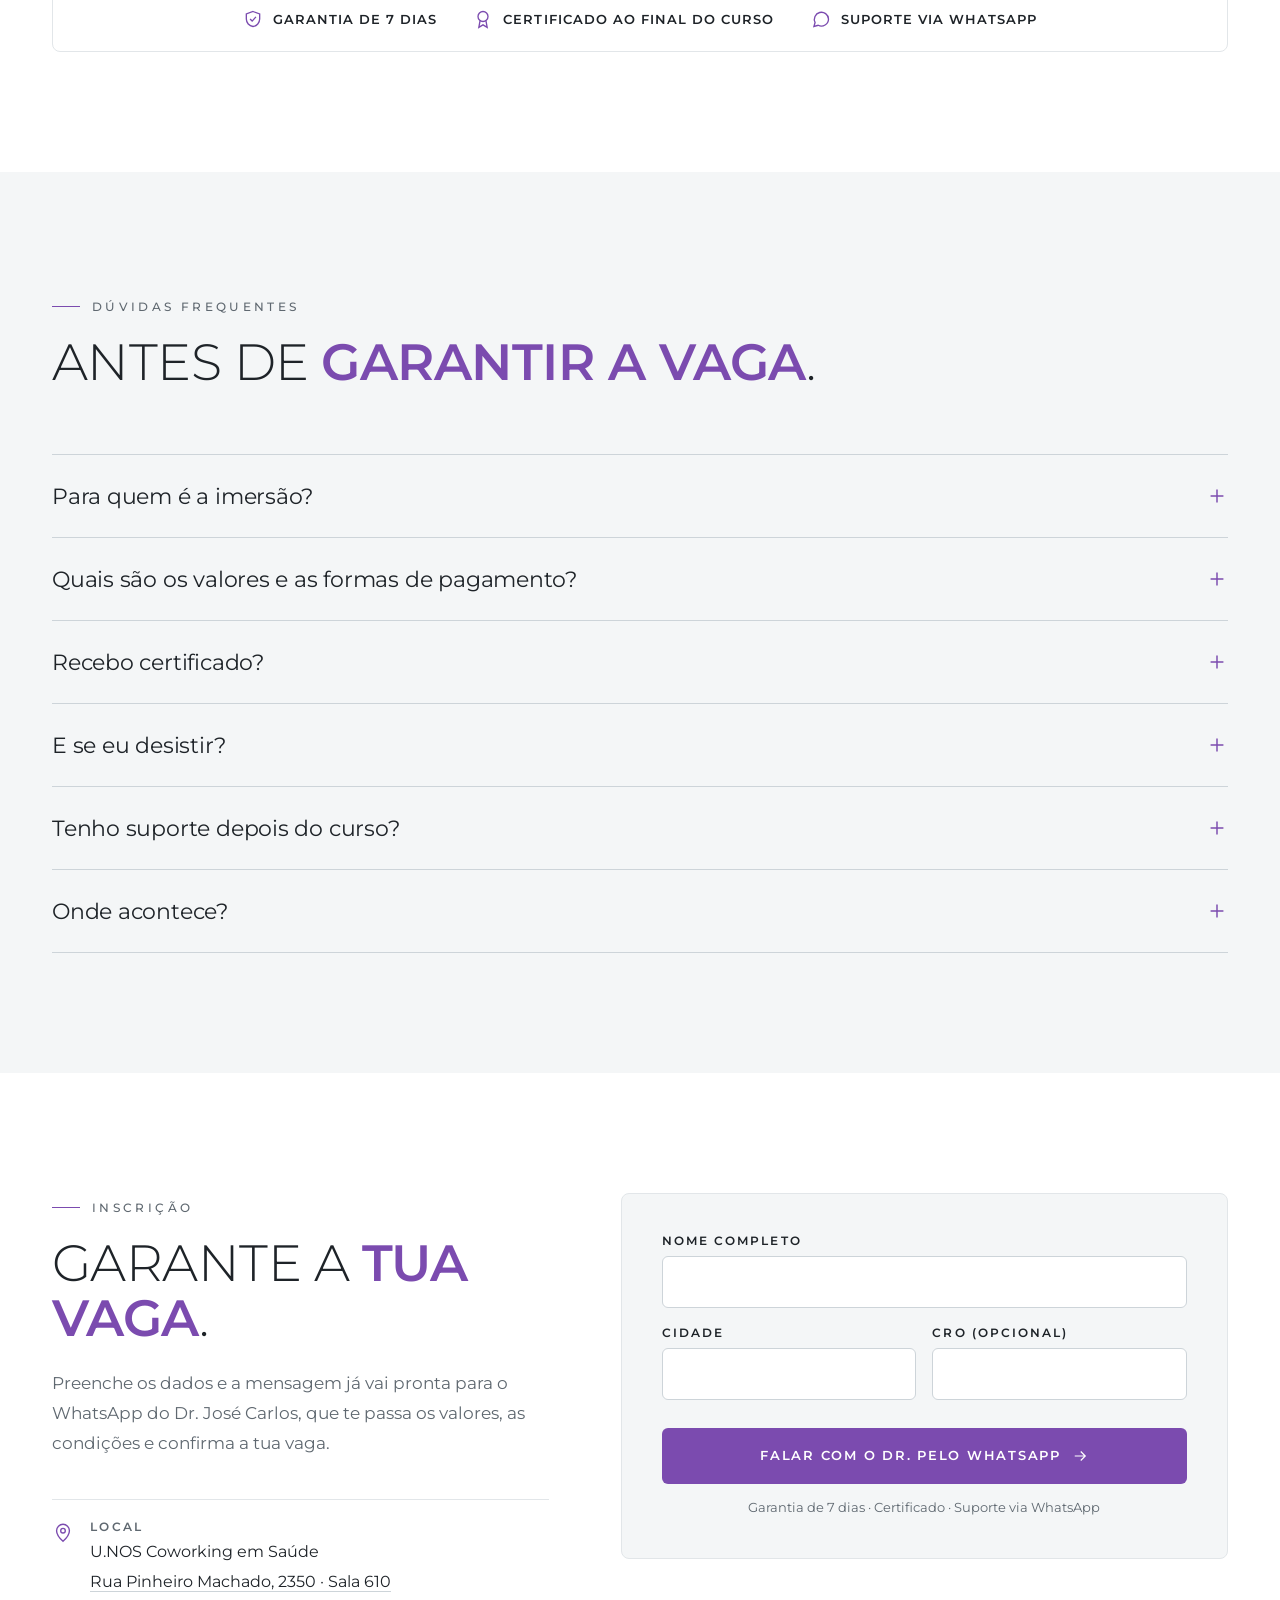
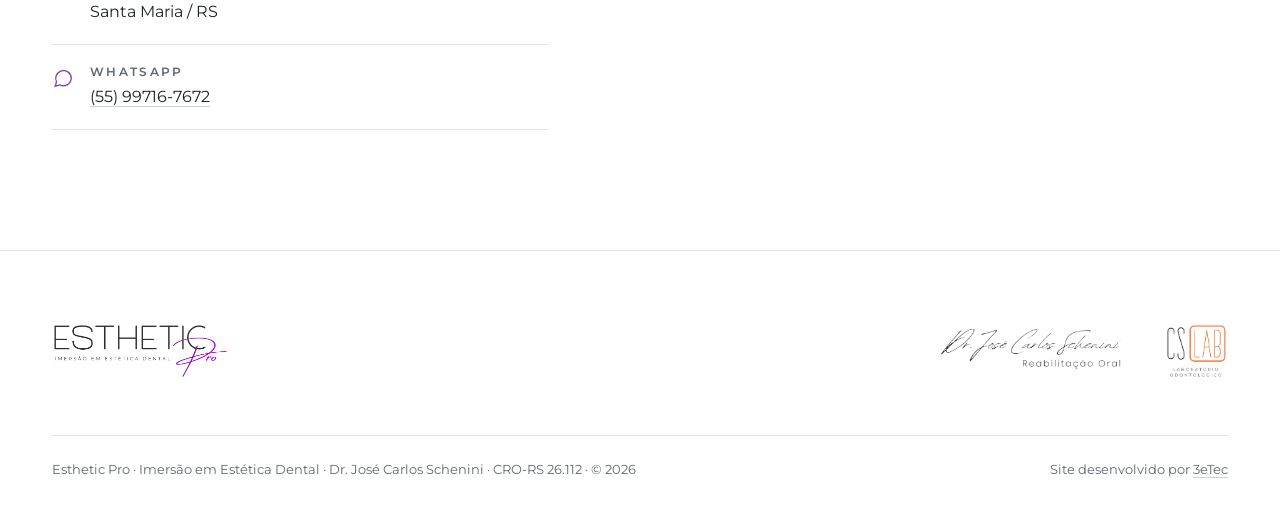
==== commit 11a04345: "feat(home): dados reais do consultório e novos tratamentos Co-Authored-By: Claude Opus 5.5 <noreply@" ====
--- a/cursos.html
+++ b/cursos.html
@@ -516,7 +516,7 @@
 </div>
 </div>
 <div class="ft-bot">
-<p>Esthetic Pro · Imersão em Estética Dental · Dr. José Carlos Schenini · <span class="ph-hold">CRO-RS [número]</span> · © 2026</p>
+<p>Esthetic Pro · Imersão em Estética Dental · Dr. José Carlos Schenini · CRO-RS 26.112 · © 2026</p>
 <p>Site desenvolvido por <a href="https://arthur-portfolio-lps.vercel.app" target="_blank" rel="noopener">3eTec</a></p>
 </div>
 </div>
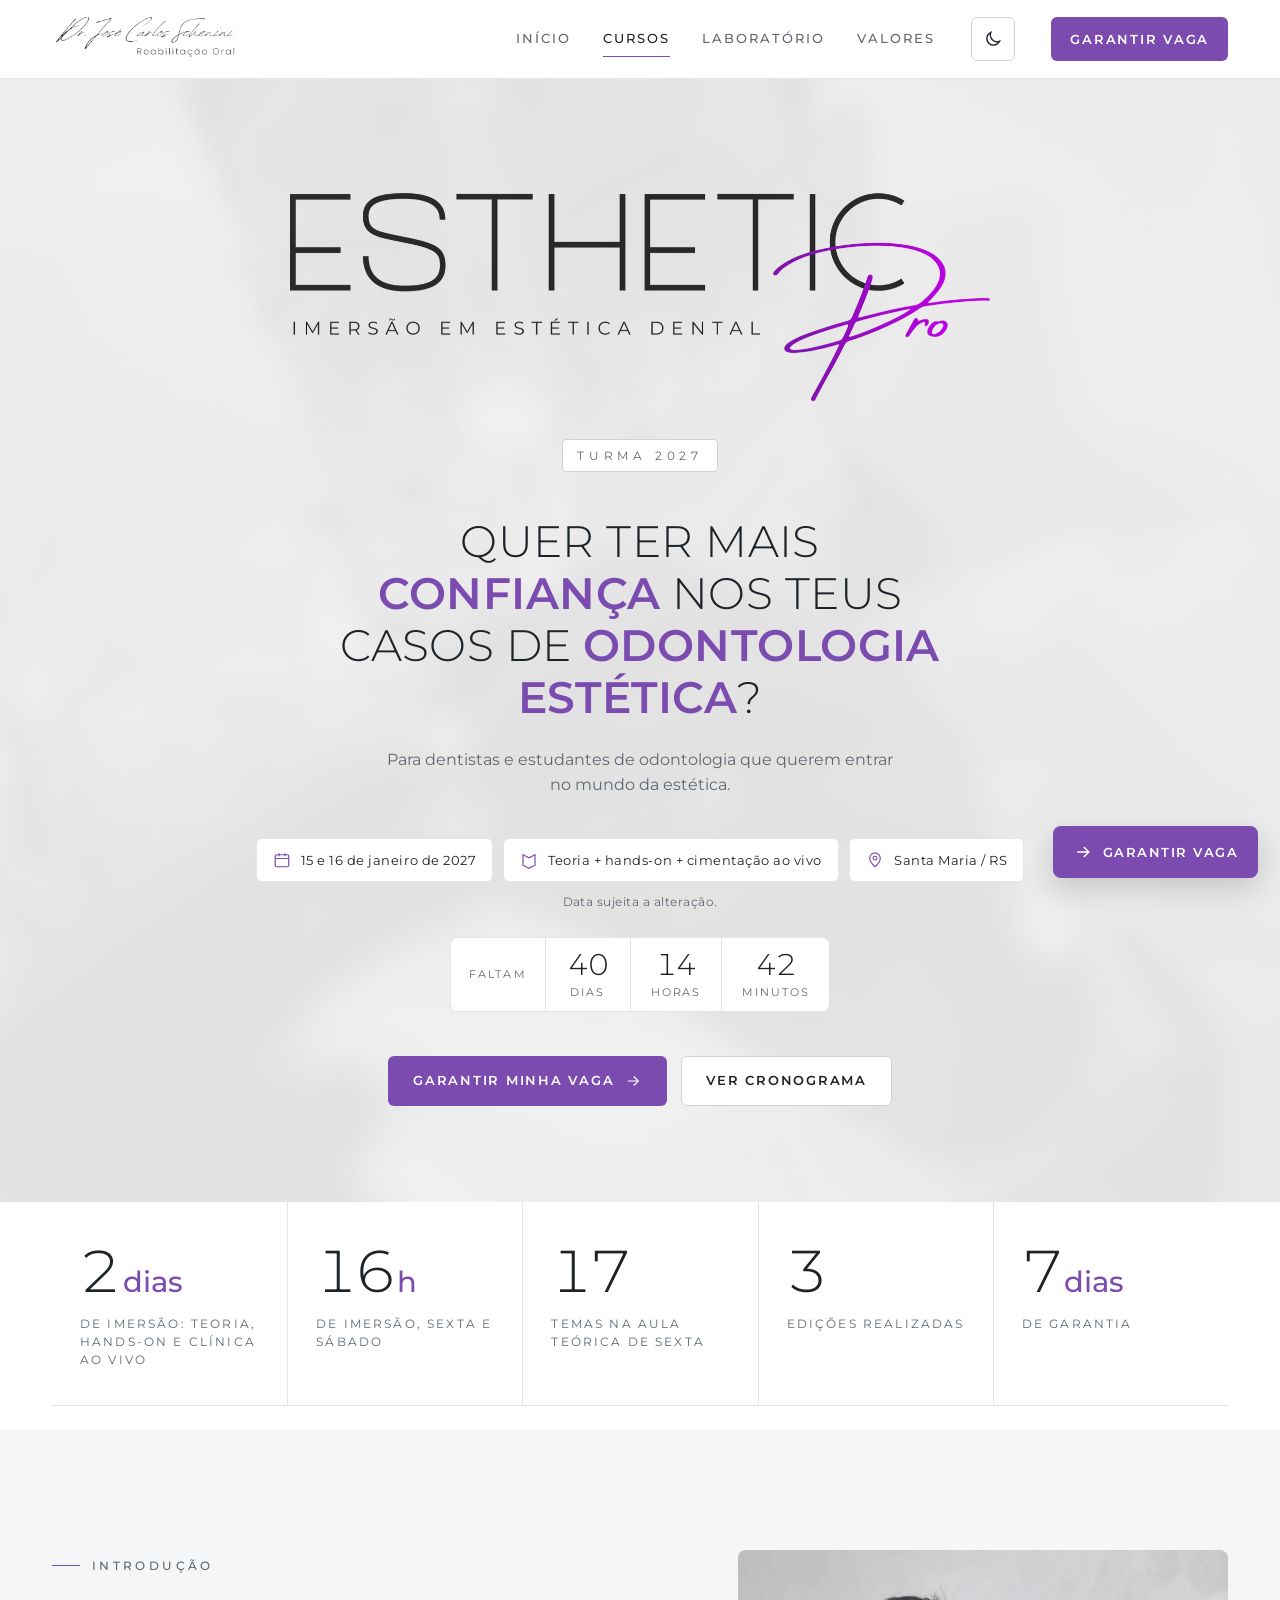
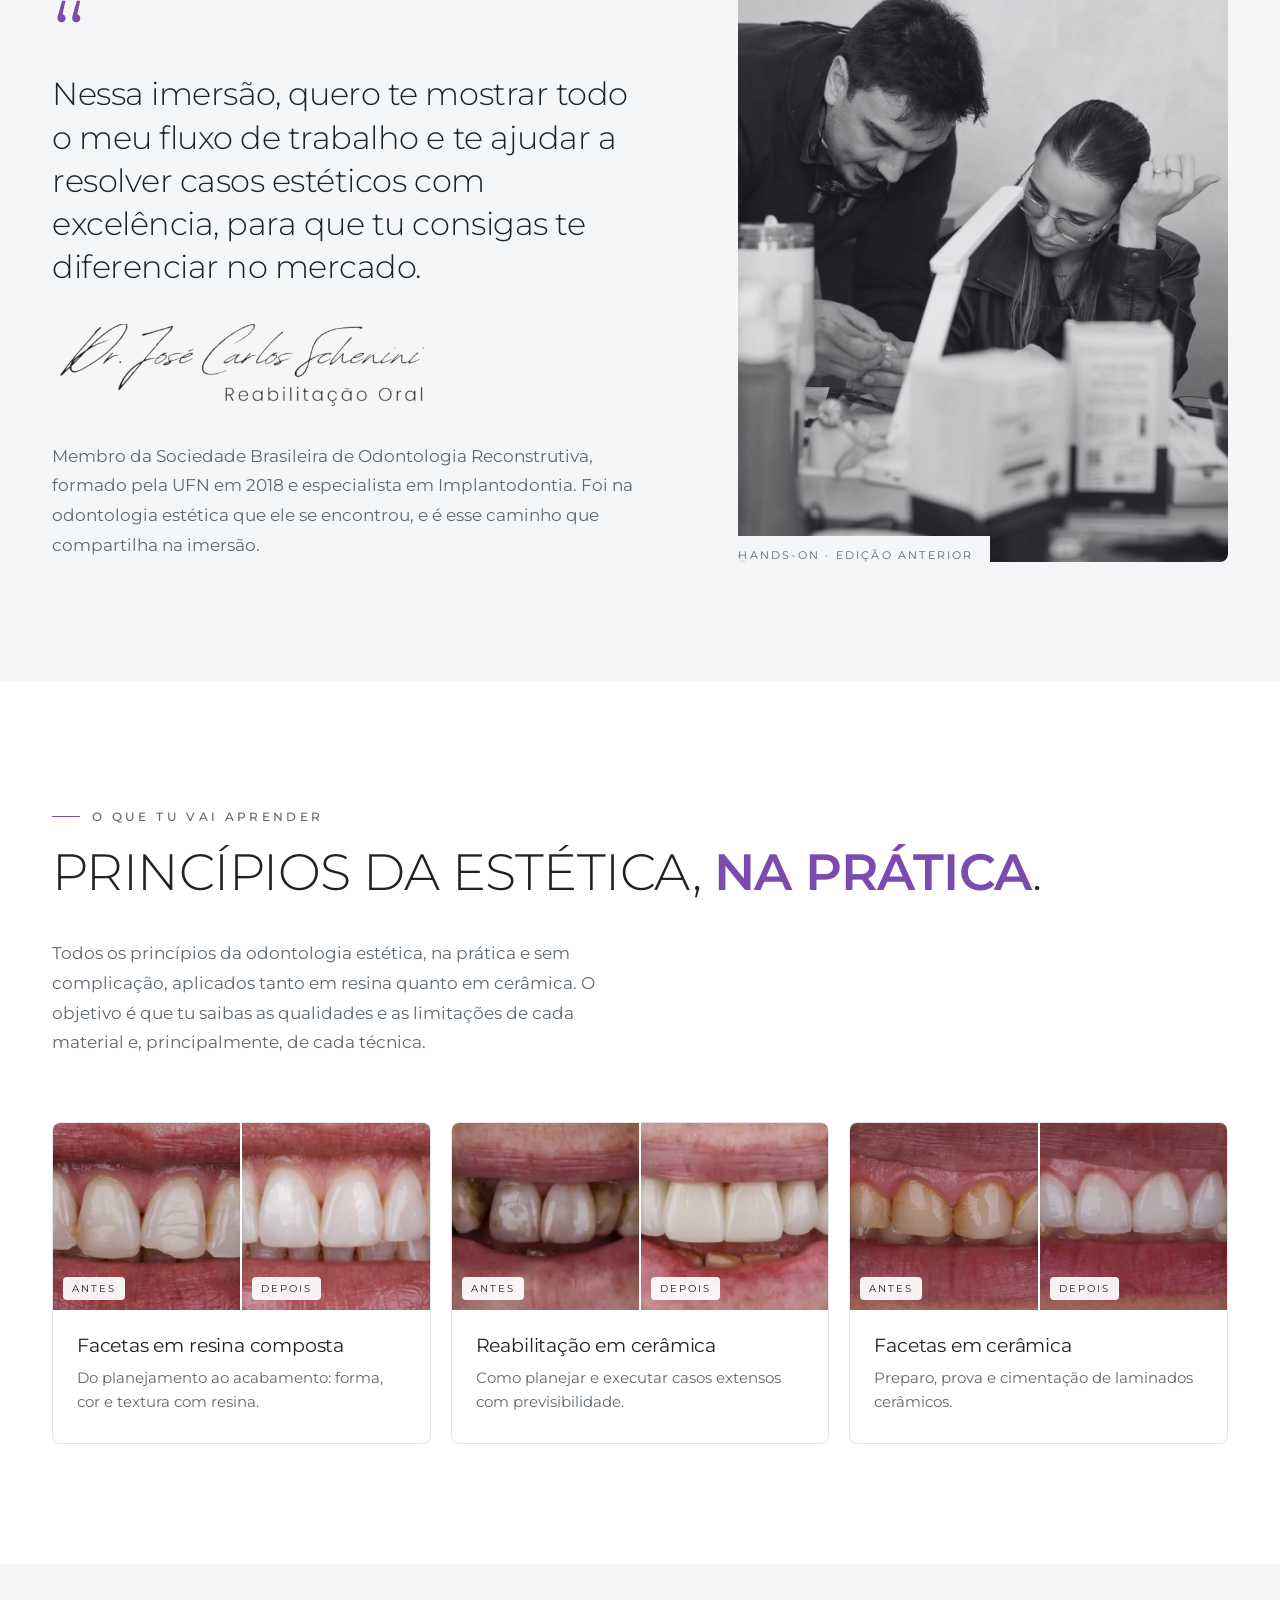
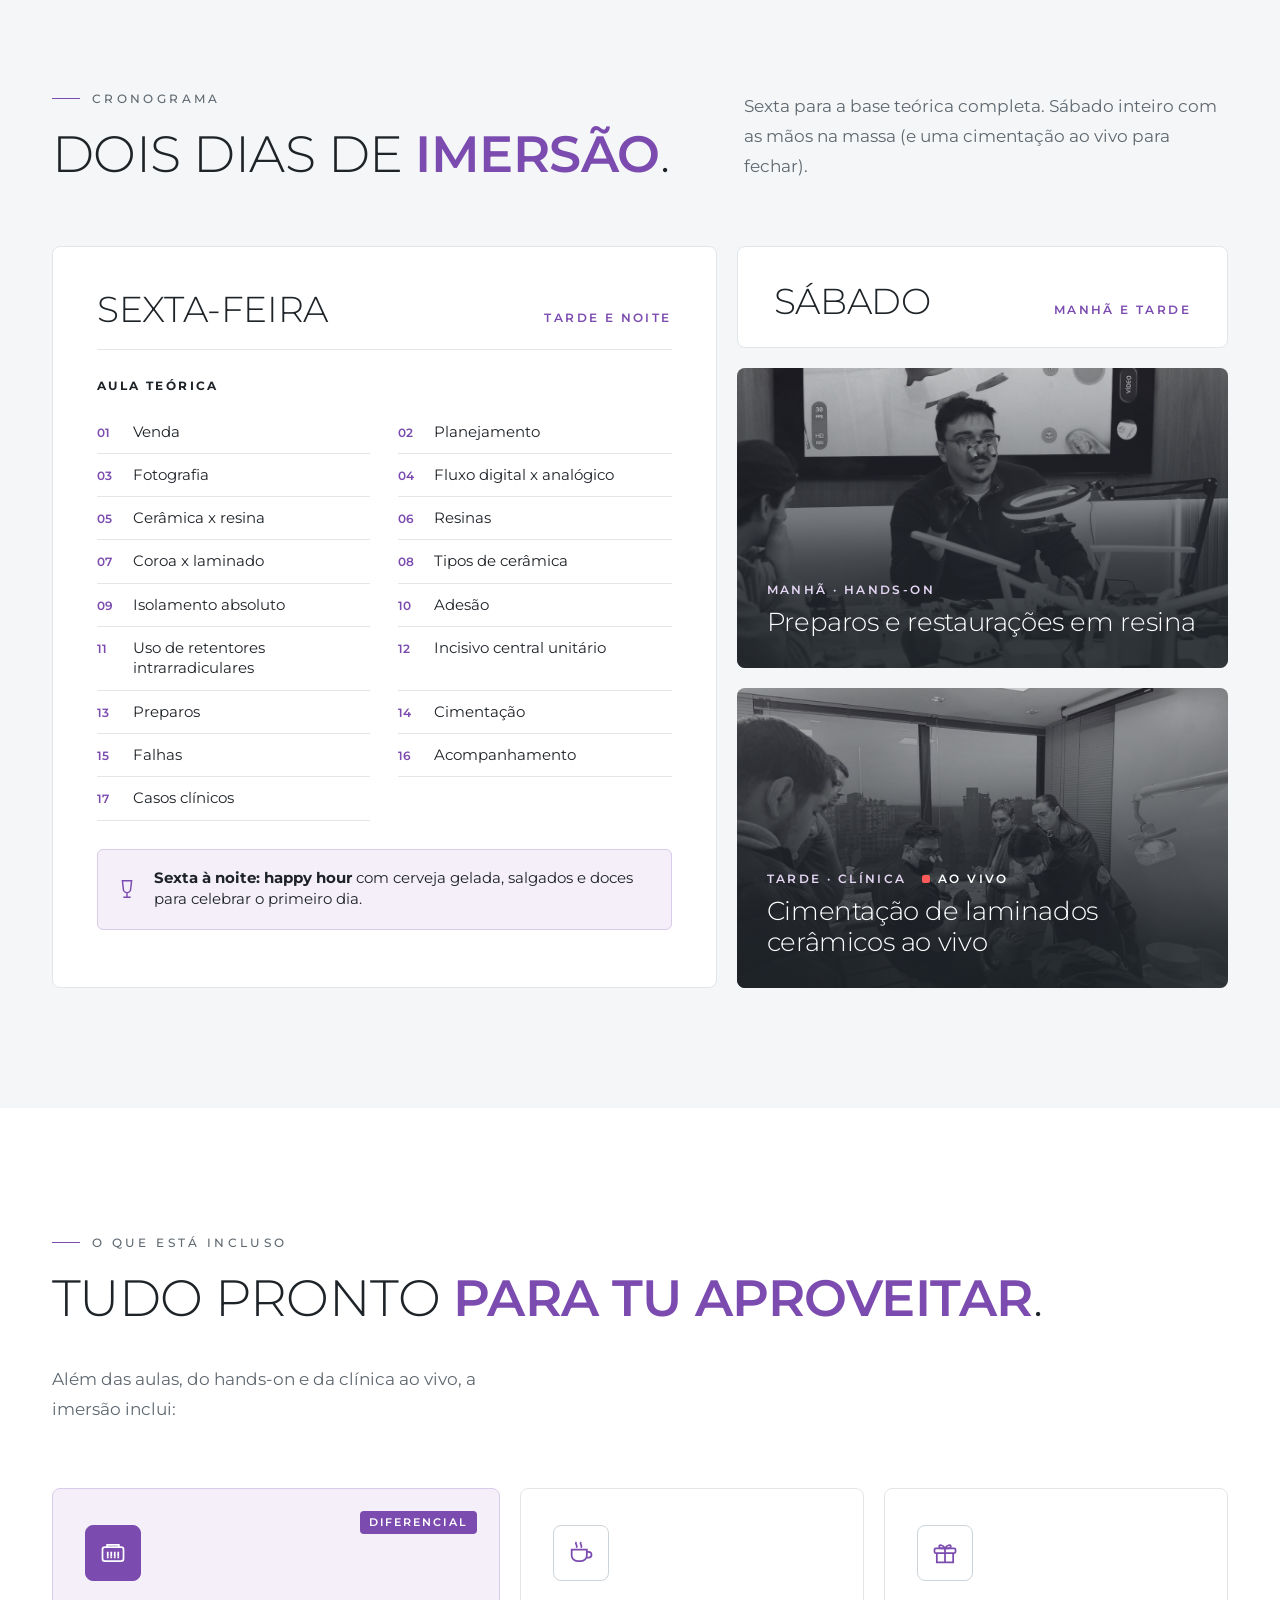
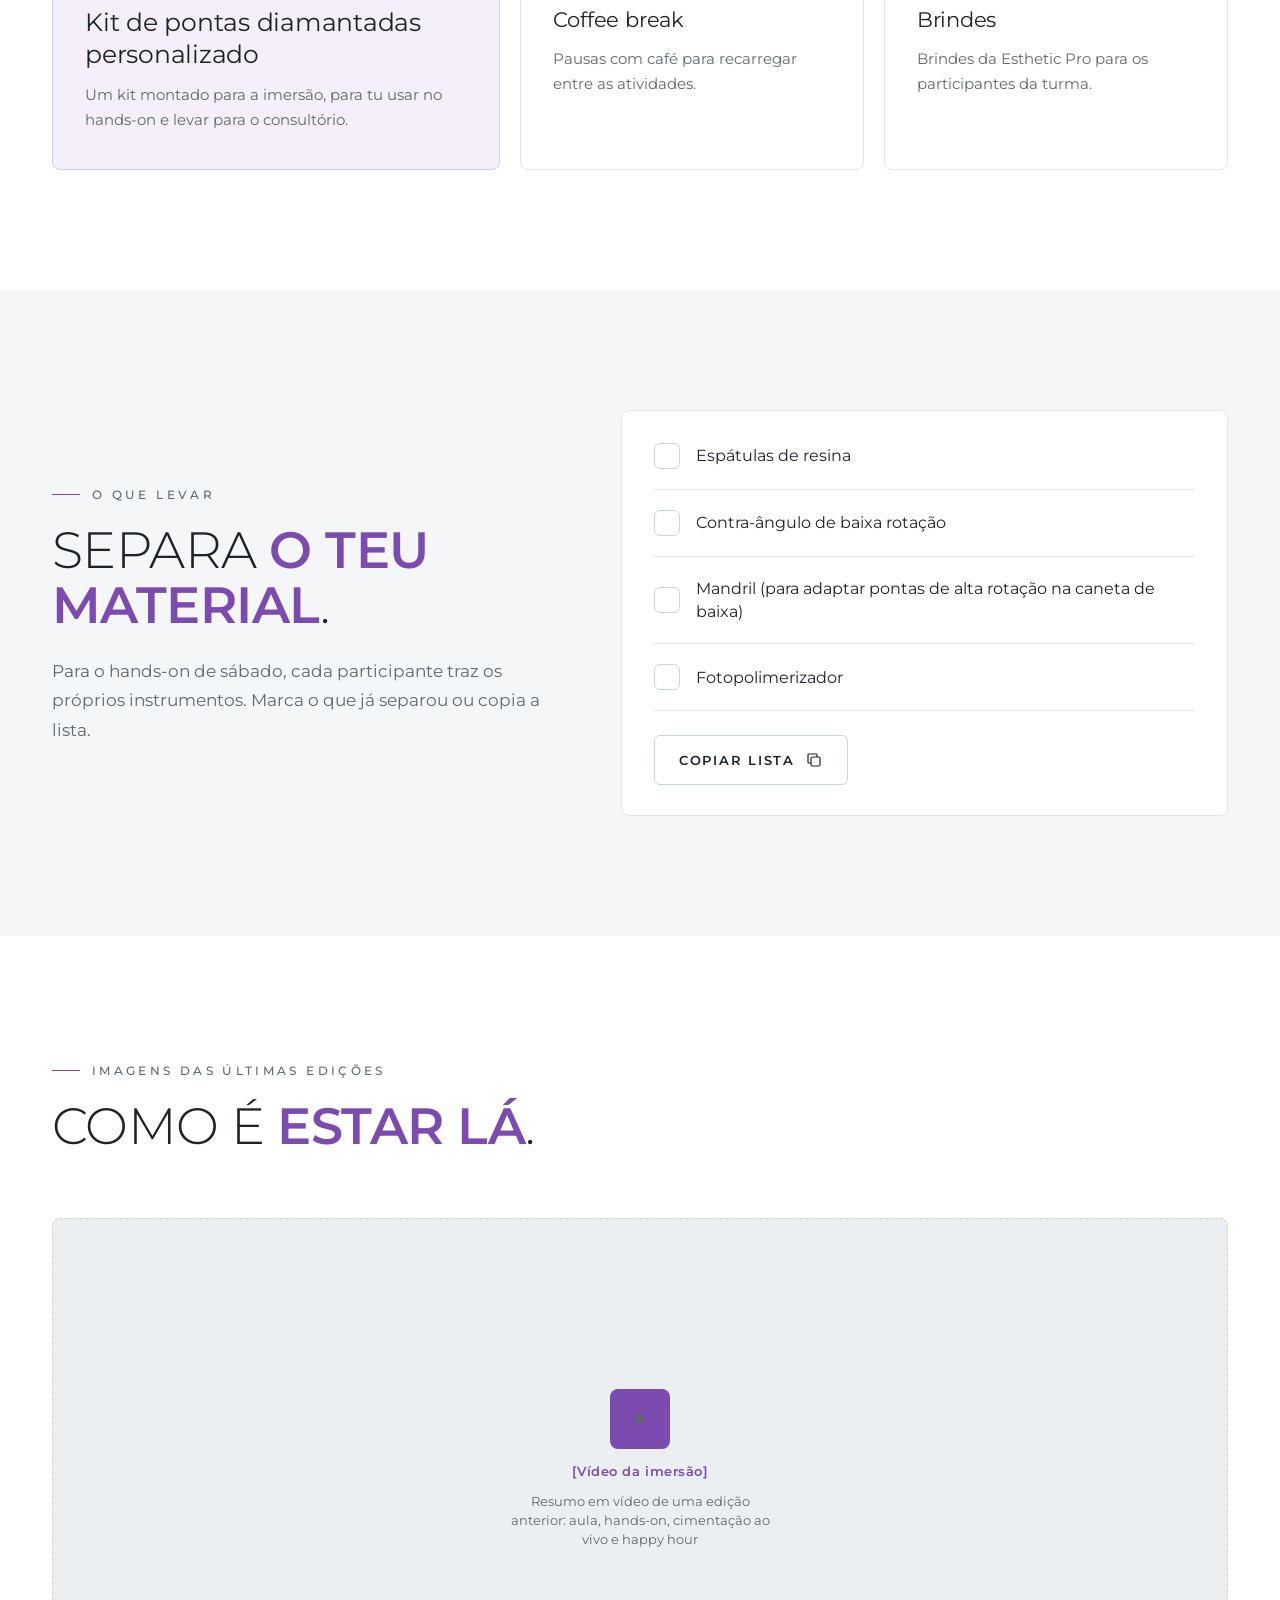
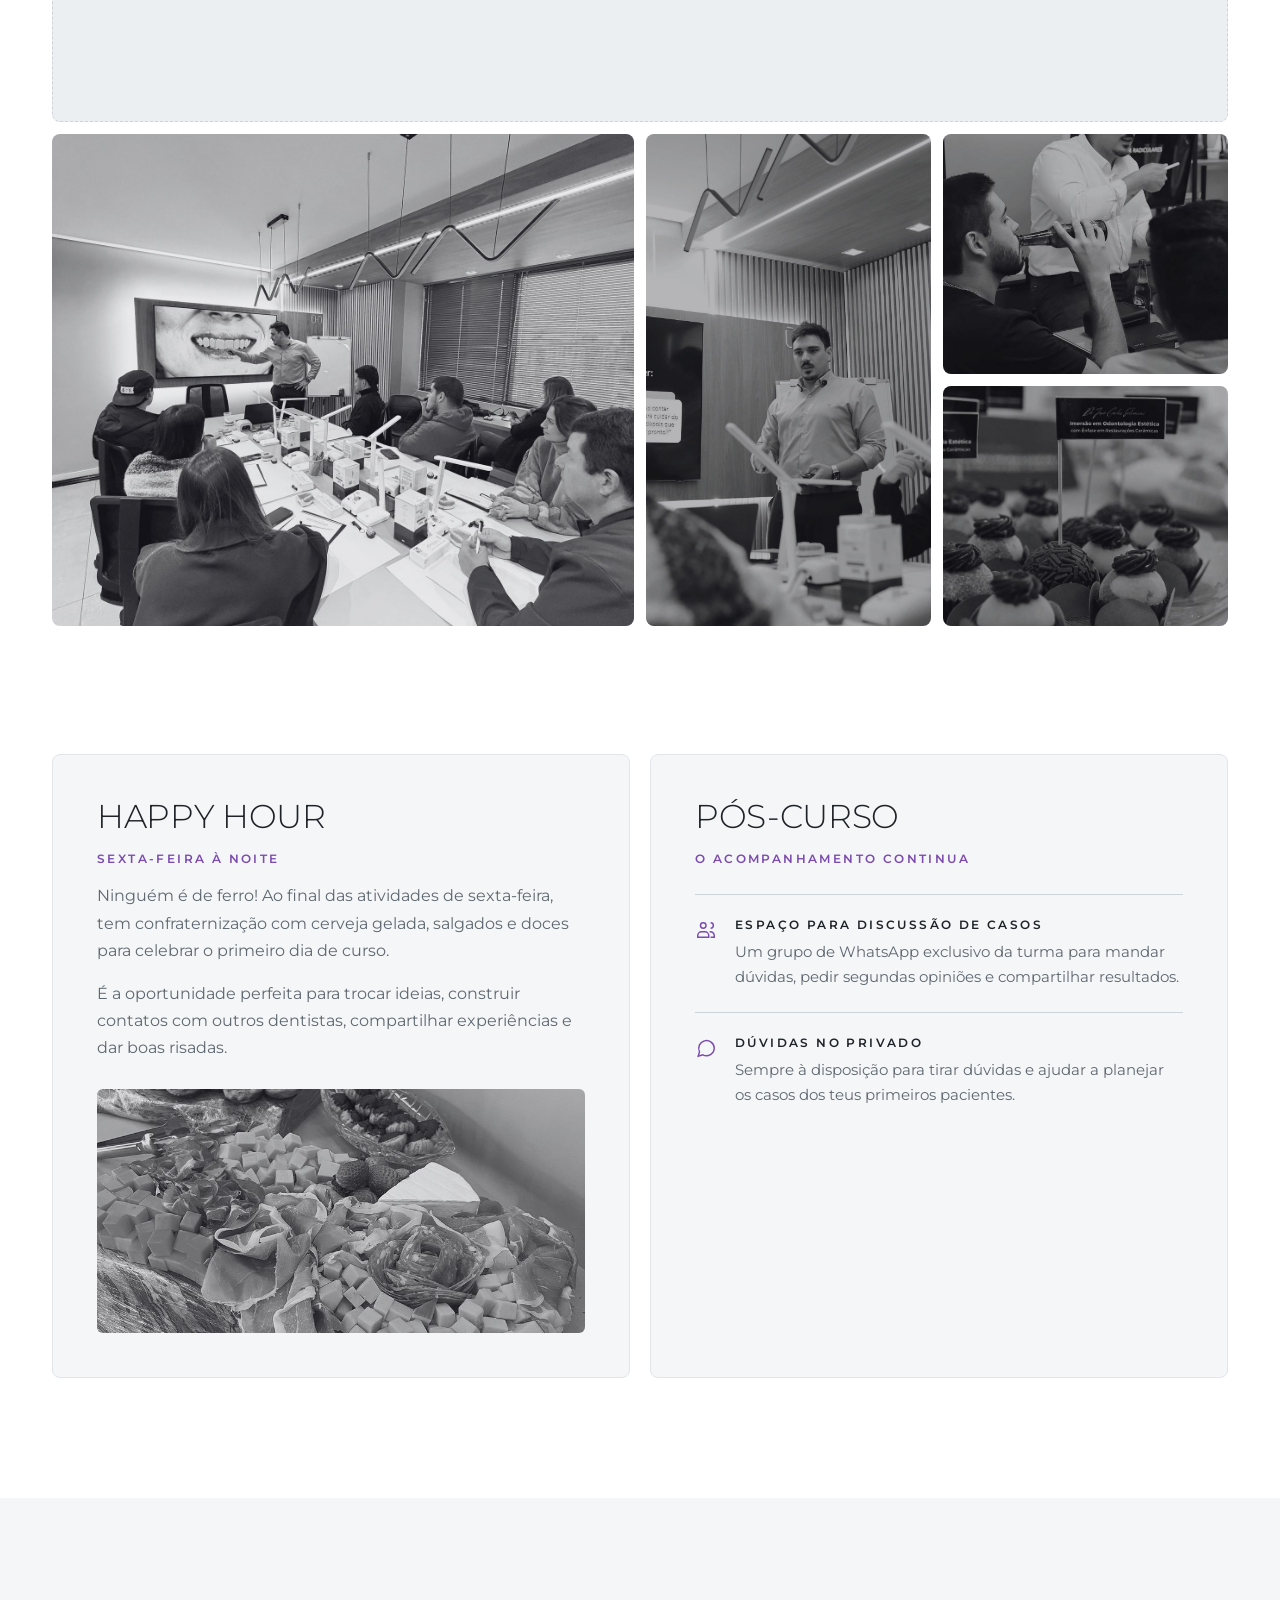
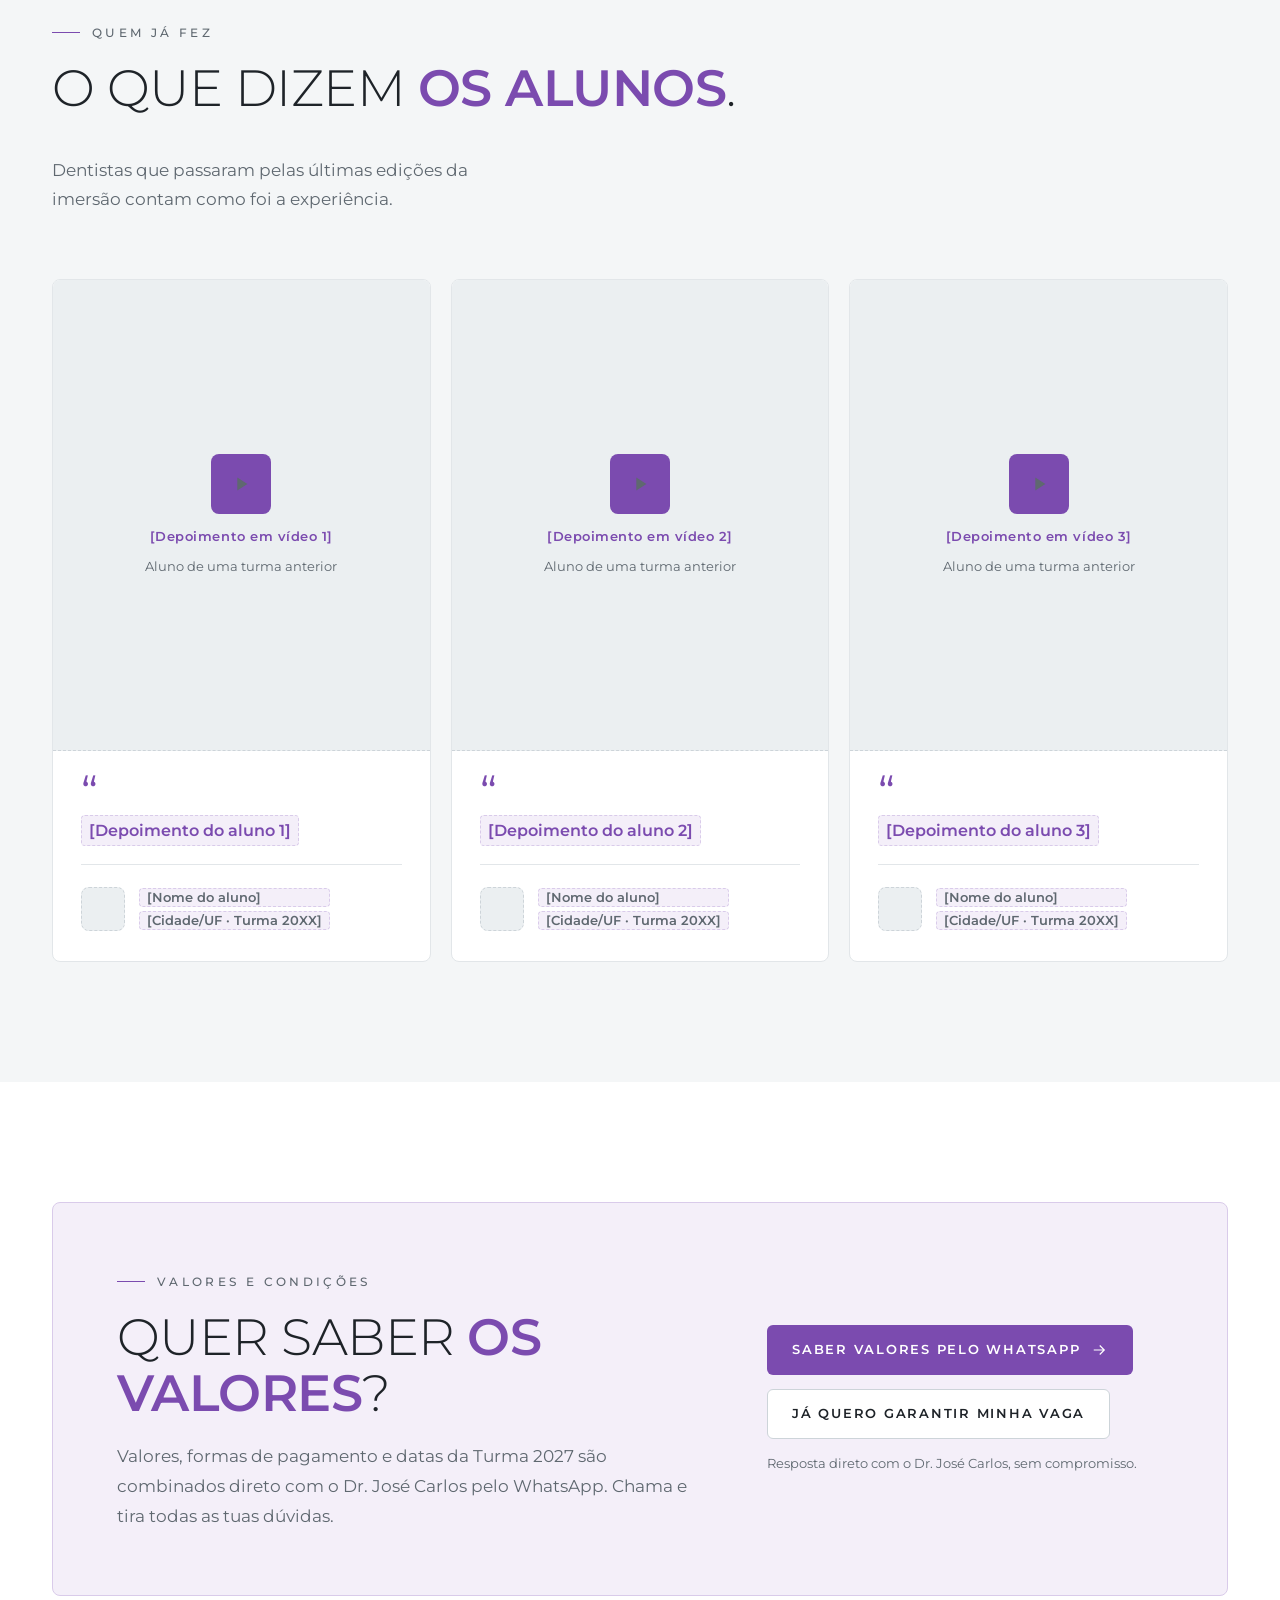
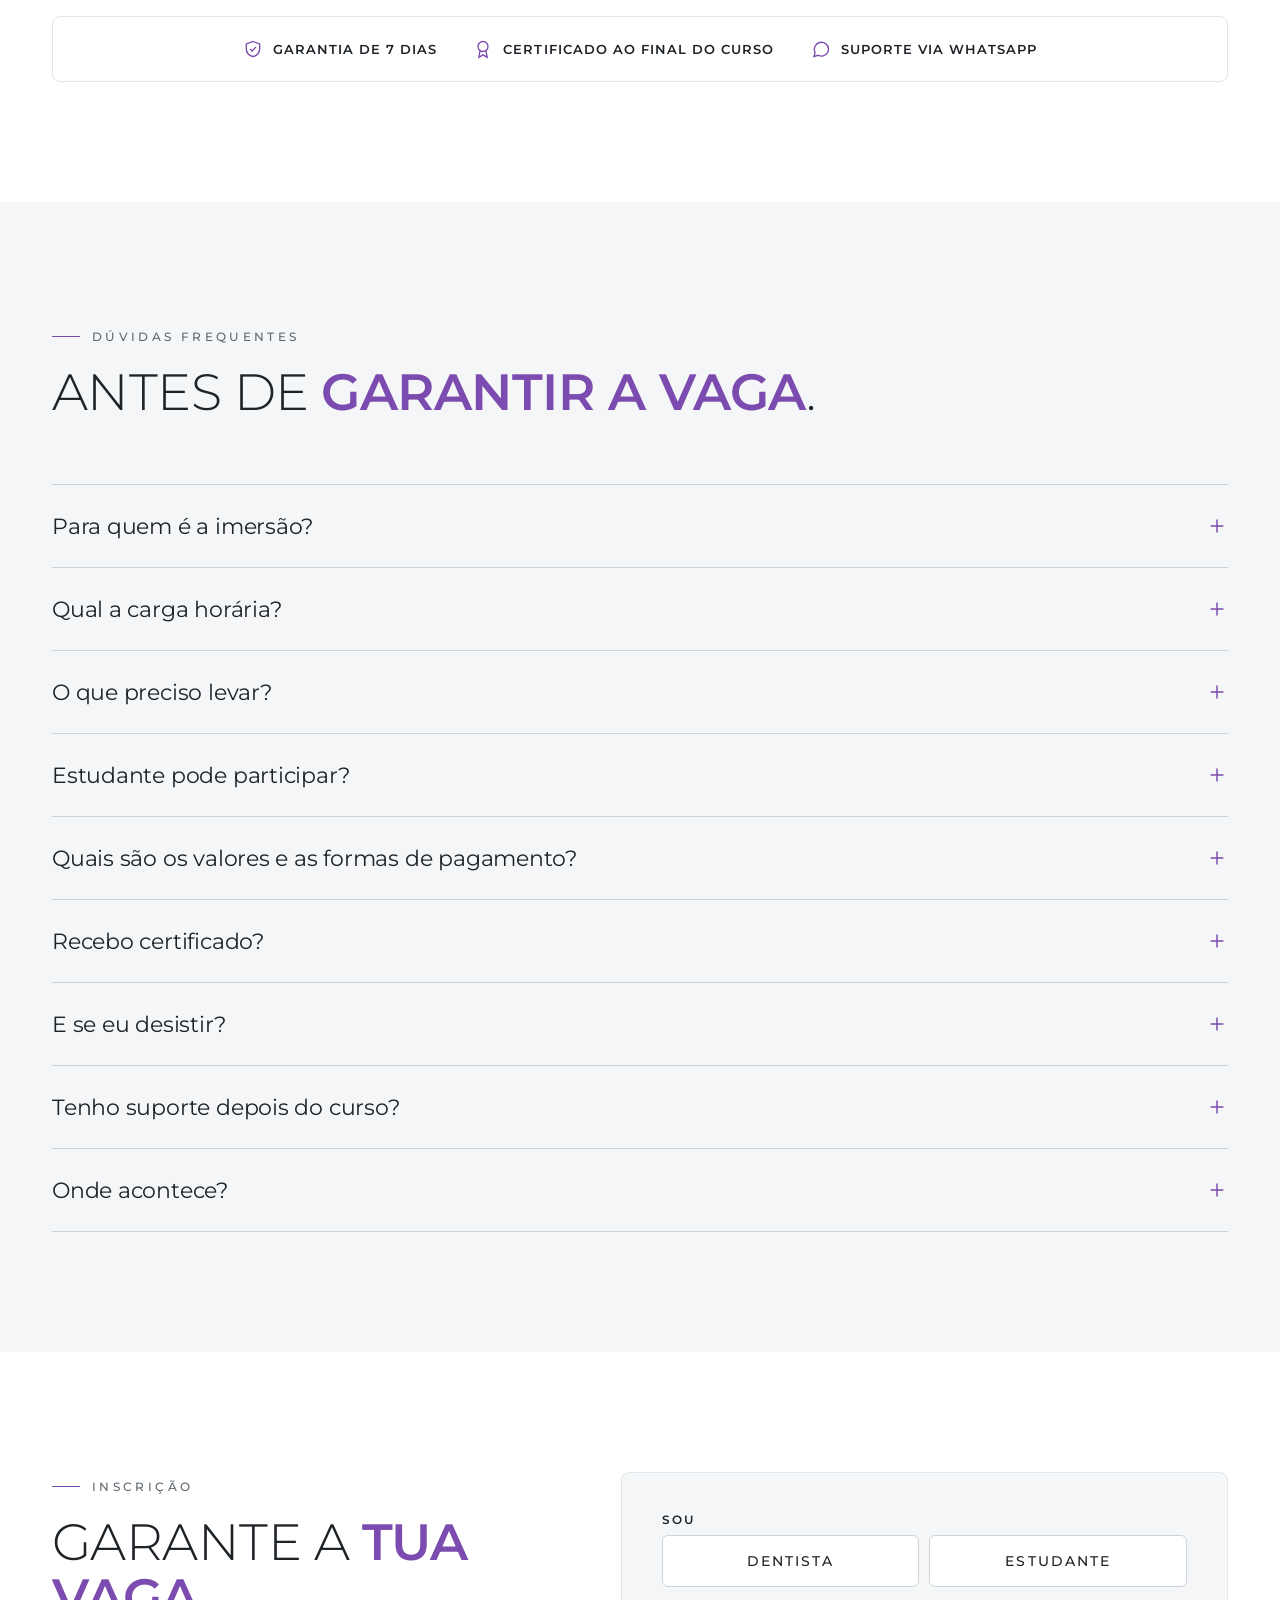
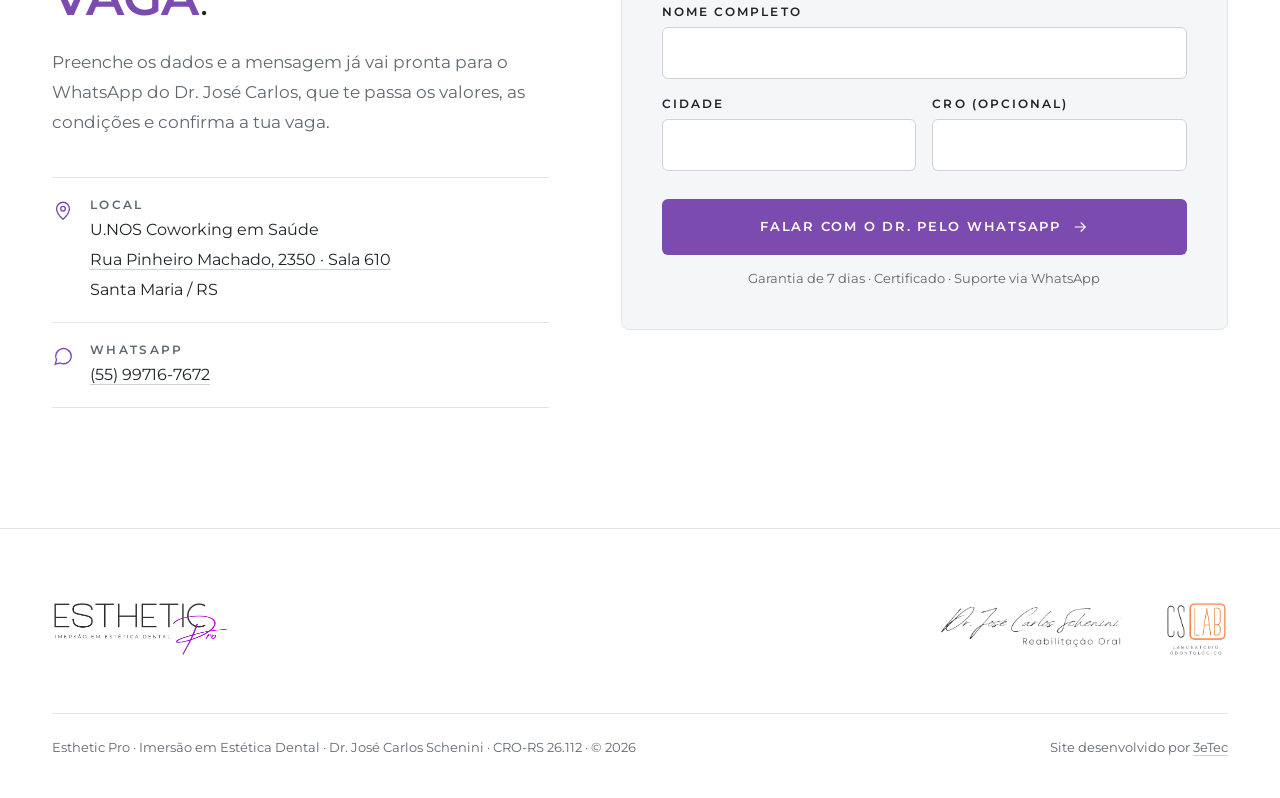
==== commit ec6581f0: "feat(cursos): data, inclusos, o que levar e contagem regressiva Co-Authored-By: Claude Opus 5.5 <nor" ====
--- a/cursos.html
+++ b/cursos.html
@@ -4,21 +4,21 @@
 <meta charset="utf-8">
 <script>(function(){var t;try{t=localStorage.getItem("tema")}catch(e){}if(t!=="dark"&&t!=="light")t=window.matchMedia&&matchMedia("(prefers-color-scheme: dark)").matches?"dark":"light";document.documentElement.setAttribute("data-theme",t)})()</script>
 <title>Esthetic Pro 2027 | Imersão em Estética Dental</title>
-<meta name="description" content="Imersão Esthetic Pro 2027 com o Dr. José Carlos Schenini em Santa Maria/RS: aula teórica, hands-on de resina e cimentação de laminados cerâmicos ao vivo. Para cirurgiões-dentistas.">
+<meta name="description" content="Imersão Esthetic Pro 2027 com o Dr. José Carlos Schenini em Santa Maria/RS: aula teórica, hands-on de resina e cimentação de laminados cerâmicos ao vivo. Para dentistas e estudantes de odontologia.">
 <meta name="theme-color" content="#FFFFFF">
 <meta property="og:type" content="website">
 <meta property="og:url" content="https://dr-jose-carlos-schenini.vercel.app/cursos">
 <meta property="og:locale" content="pt_BR">
 <meta property="og:site_name" content="Dr. José Carlos Schenini">
 <meta property="og:title" content="Esthetic Pro 2027 | Imersão em Estética Dental">
-<meta property="og:description" content="Imersão Esthetic Pro 2027 com o Dr. José Carlos Schenini em Santa Maria/RS: aula teórica, hands-on de resina e cimentação de laminados cerâmicos ao vivo. Para cirurgiões-dentistas.">
+<meta property="og:description" content="Imersão Esthetic Pro 2027 com o Dr. José Carlos Schenini em Santa Maria/RS: aula teórica, hands-on de resina e cimentação de laminados cerâmicos ao vivo. Para dentistas e estudantes de odontologia.">
 <meta property="og:image" content="https://dr-jose-carlos-schenini.vercel.app/img/esthetic-dark.png">
 <meta property="og:image:width" content="1400">
 <meta property="og:image:height" content="443">
 <meta property="og:image:alt" content="Esthetic Pro, Imersão em Estética Dental">
 <meta name="twitter:card" content="summary_large_image">
 <meta name="twitter:title" content="Esthetic Pro 2027 | Imersão em Estética Dental">
-<meta name="twitter:description" content="Imersão Esthetic Pro 2027 com o Dr. José Carlos Schenini em Santa Maria/RS: aula teórica, hands-on de resina e cimentação de laminados cerâmicos ao vivo. Para cirurgiões-dentistas.">
+<meta name="twitter:description" content="Imersão Esthetic Pro 2027 com o Dr. José Carlos Schenini em Santa Maria/RS: aula teórica, hands-on de resina e cimentação de laminados cerâmicos ao vivo. Para dentistas e estudantes de odontologia.">
 <meta name="twitter:image" content="https://dr-jose-carlos-schenini.vercel.app/img/esthetic-dark.png">
 <link rel="icon" href="/img/favicon.svg" type="image/svg+xml">
 <link rel="icon" href="/img/favicon-32.png" type="image/png" sizes="32x32">
@@ -45,6 +45,52 @@
 .hero-cta{display:flex;justify-content:center;gap:14px;flex-wrap:wrap;margin-top:44px}
 @keyframes zoomOut{from{transform:scale(1.16)}to{transform:scale(1.06)}}
 .stats-sec{padding:0 0 24px;margin-top:-1px}
+
+.hero-for{margin:22px auto 0;max-width:46ch;font-size:16px;line-height:1.6;color:var(--mu)}
+.hero-note{margin-top:12px;font-size:12px;color:var(--mu);letter-spacing:.04em}
+.cd{display:inline-flex;align-items:stretch;margin-top:28px;border:1px solid var(--line);border-radius:8px;background:var(--card);overflow:hidden}
+.cd[hidden]{display:none}
+.cd-k{display:flex;align-items:center;padding:0 18px;font-size:11px;letter-spacing:.2em;text-transform:uppercase;color:var(--mu);border-right:1px solid var(--line)}
+.cd-u{padding:12px 20px;min-width:84px}
+.cd-u + .cd-u{border-left:1px solid var(--line)}
+.cd-u b{display:block;font-weight:300;font-size:30px;line-height:1;letter-spacing:-.03em;color:var(--tx)}
+.cd-u span{display:block;margin-top:6px;font-size:10.5px;letter-spacing:.18em;text-transform:uppercase;color:var(--mu)}
+
+/* incluso */
+.inc-g{display:grid;grid-template-columns:minmax(0,1.3fr) minmax(0,1fr) minmax(0,1fr);gap:20px}
+.inc{position:relative;border:1px solid var(--line);border-radius:8px;padding:36px 32px;background:var(--card)}
+.inc-i{width:56px;height:56px;border-radius:8px;border:1px solid var(--line2);display:flex;align-items:center;justify-content:center;color:var(--ac-ink)}
+.inc h3{margin-top:26px;font-size:21px;line-height:1.25;letter-spacing:-.01em}
+.inc p{margin-top:12px;font-size:15px;line-height:1.7;color:var(--mu)}
+.inc-hl{background:var(--ac-soft);border-color:var(--ac-line)}
+.inc-hl .inc-i{background:var(--ac);border-color:var(--ac);color:#fff}
+.inc-hl h3{font-size:25px;font-weight:400}
+.inc-tag{position:absolute;top:22px;right:22px;font-size:10.5px;letter-spacing:.18em;text-transform:uppercase;font-weight:600;color:#fff;background:var(--ac);padding:5px 9px;border-radius:4px}
+
+/* o que levar */
+.lev-g{display:grid;grid-template-columns:minmax(0,.9fr) minmax(0,1.1fr);gap:72px;align-items:center}
+.lev{border:1px solid var(--line);border-radius:8px;background:var(--card);padding:12px 32px 30px}
+.chk{list-style:none;margin:0;padding:0}
+.chk li{border-bottom:1px solid var(--line)}
+.chk label{display:flex;align-items:center;gap:16px;padding:20px 0;cursor:pointer;font-size:16px;line-height:1.45}
+.chk input{position:absolute;opacity:0;pointer-events:none}
+.chk-b{flex:none;width:26px;height:26px;border-radius:6px;border:1.5px solid var(--line2);display:flex;align-items:center;justify-content:center;color:transparent;transition:background .2s,border-color .2s,color .2s}
+.chk input:checked + .chk-b{background:var(--ac);border-color:var(--ac);color:#fff}
+.chk input:checked ~ .chk-t{color:var(--mu);text-decoration:line-through}
+.chk input:focus-visible + .chk-b{outline:2px solid var(--ac);outline-offset:2px}
+.lev-cta{display:flex;align-items:center;gap:16px;flex-wrap:wrap;margin-top:24px}
+.lev-ok{font-size:13px;font-weight:600;color:var(--ac-ink)}
+
+/* formulário: sou dentista / estudante */
+.seg{border:0;padding:0;margin:0 0 18px}
+.seg legend{font-size:11.5px;letter-spacing:.18em;text-transform:uppercase;font-weight:600;padding:0;margin-bottom:8px}
+.seg-o{display:grid;grid-template-columns:repeat(2,minmax(0,1fr));gap:10px}
+.seg-o label{position:relative;cursor:pointer}
+.seg-o input{position:absolute;opacity:0}
+.seg-o span{display:flex;align-items:center;justify-content:center;height:52px;border:1px solid var(--line2);border-radius:6px;background:var(--card);font-size:14px;font-weight:500;transition:border-color .2s,background .2s,color .2s}
+.seg-o label:hover span{border-color:var(--tx)}
+.seg-o input:checked + span{border-color:var(--ac);background:var(--ac-soft);color:var(--ac-ink);font-weight:600;box-shadow:inset 0 0 0 1px var(--ac)}
+.seg-o input:focus-visible + span{outline:2px solid var(--ac);outline-offset:2px}
 
 /* intro */
 .intro-g{display:grid;grid-template-columns:minmax(0,1.1fr) minmax(0,.9fr);gap:88px;align-items:center}
@@ -152,7 +198,8 @@
 .loc a{text-decoration:none;border-bottom:1px solid var(--line2)}
 
 @media (max-width:1024px){
-  .intro-g,.cr-g,.in-g,.val{grid-template-columns:minmax(0,1fr);gap:40px}
+  .intro-g,.cr-g,.in-g,.val,.lev-g{grid-template-columns:minmax(0,1fr);gap:40px}
+  .inc-g{grid-template-columns:minmax(0,1fr)}
   .ap-g,.two{grid-template-columns:minmax(0,1fr)}
   .gal{grid-template-columns:repeat(2,minmax(0,1fr));grid-auto-rows:200px}
   .g-a{grid-column:span 2;grid-row:span 1}
@@ -165,6 +212,10 @@
   .topics{grid-template-columns:minmax(0,1fr)}
   .row2{grid-template-columns:minmax(0,1fr)}
   .day-h h3{font-size:30px}
+  .cd-k{display:none}
+  .cd-u{min-width:0;padding:12px 16px}
+  .lev{padding:6px 20px 24px}
+  .inc{padding:28px 22px}
 }
 </style></head>
 <body>
@@ -196,10 +247,18 @@
 <img class="th-l hero-logo rise d1" src="/img/esthetic-dark.png" alt="Esthetic Pro, Imersão em Estética Dental"><img class="th-d hero-logo rise d1" src="/img/esthetic-light.png" alt="Esthetic Pro, Imersão em Estética Dental">
 <p class="rise d2"><span class="hero-year">Turma 2027</span></p>
 <h1 class="rise d3">Quer ter mais <strong>confiança</strong> nos teus casos de <strong>odontologia estética</strong>?</h1>
+<p class="hero-for rise d3">Para dentistas e estudantes de odontologia que querem entrar no mundo da estética.</p>
 <div class="chips rise d4">
-<span class="chip"><svg width="18" height="18" viewBox="0 0 24 24" fill="none" stroke="currentColor" stroke-width="1.6" aria-hidden="true"><rect x="3" y="5" width="18" height="16" rx="2"></rect><path d="M3 10h18M8 3v4M16 3v4"></path></svg>Sexta e sábado · <span class="ph-hold">[data da turma]</span></span>
+<span class="chip"><svg width="18" height="18" viewBox="0 0 24 24" fill="none" stroke="currentColor" stroke-width="1.6" aria-hidden="true"><rect x="3" y="5" width="18" height="16" rx="2"></rect><path d="M3 10h18M8 3v4M16 3v4"></path></svg>15 e 16 de janeiro de 2027</span>
 <span class="chip"><svg width="18" height="18" viewBox="0 0 24 24" fill="none" stroke="currentColor" stroke-width="1.6" aria-hidden="true"><path d="M4 19V5l8 4 8-4v14l-8 4-8-4z"></path></svg>Teoria + hands-on + cimentação ao vivo</span>
 <span class="chip"><svg width="18" height="18" viewBox="0 0 24 24" fill="none" stroke="currentColor" stroke-width="1.6" aria-hidden="true"><path d="M12 21s-7-6.2-7-11.5a7 7 0 0 1 14 0C19 14.8 12 21 12 21z"></path><circle cx="12" cy="9.5" r="2.5"></circle></svg>Santa Maria / RS</span>
+</div>
+<p class="hero-note rise d4">Data sujeita a alteração.</p>
+<div class="cd rise d4" data-cd="2027-01-15T13:00:00-03:00" hidden>
+<p class="cd-k">Faltam</p>
+<div class="cd-u"><b class="num" data-cd-d>00</b><span>dias</span></div>
+<div class="cd-u"><b class="num" data-cd-h>00</b><span>horas</span></div>
+<div class="cd-u"><b class="num" data-cd-m>00</b><span>minutos</span></div>
 </div>
 <div class="hero-cta rise d5">
 <a class="btn btn-ac" href="#inscricao">Garantir minha vaga <svg width="18" height="18" viewBox="0 0 24 24" fill="none" stroke="currentColor" stroke-width="1.6" aria-hidden="true"><path d="M5 12h14M13 6l6 6-6 6"></path></svg></a>
@@ -210,11 +269,12 @@
 
 <section class="stats-sec">
 <div class="wrap">
-<div class="stats rv">
+<div class="stats stats-5 rv">
+<div class="stat"><b><span class="num" data-count="2">2</span><small>dias</small></b><span>De imersão: teoria, hands-on e clínica ao vivo</span></div>
+<div class="stat"><b><span class="num" data-count="16">16</span><small>h</small></b><span>De imersão, sexta e sábado</span></div>
 <div class="stat"><b><span class="num" data-count="17">17</span></b><span>Temas na aula teórica de sexta</span></div>
-<div class="stat"><b><span class="num" data-count="2">2</span><small>dias</small></b><span>De imersão: teoria, hands-on e clínica ao vivo</span></div>
+<div class="stat"><b><span class="num" data-count="3">3</span></b><span>Edições realizadas</span></div>
 <div class="stat"><b><span class="num" data-count="7">7</span><small>dias</small></b><span>De garantia</span></div>
-<div class="stat"><b><span class="ph-hold">[nº]</span></b><span>Dentistas que já passaram pela imersão</span></div>
 </div>
 </div>
 </section>
@@ -340,6 +400,42 @@
 <h4>Cimentação de laminados cerâmicos ao vivo</h4>
 </div>
 </div>
+</div>
+</div>
+</section>
+
+<section class="sec" id="incluso">
+<div class="wrap">
+<div class="sec-head rv">
+<div>
+<p class="eyebrow">O que está incluso</p>
+<h2 class="dd">Tudo pronto <em>para tu aproveitar</em>.</h2>
+</div>
+<p class="lead" style="max-width: 44ch">Além das aulas, do hands-on e da clínica ao vivo, a imersão inclui:</p>
+</div>
+<div class="inc-g">
+<article class="inc inc-hl rv"><span class="inc-tag">Diferencial</span><span class="inc-i"><svg width="28" height="28" viewBox="0 0 24 24" fill="none" stroke="currentColor" stroke-width="1.5" aria-hidden="true"><rect x="3" y="7" width="18" height="12" rx="2"></rect><path d="M7 7V5h10v2M7.5 11v4M10.5 11v4M13.5 11v4M16.5 11v4"></path><path d="M7.5 15l.0 1.5M10.5 15v1.5M13.5 15v1.5M16.5 15v1.5"></path></svg></span><h3>Kit de pontas diamantadas personalizado</h3><p>Um kit montado para a imersão, para tu usar no hands-on e levar para o consultório.</p></article>
+<article class="inc rv"><span class="inc-i"><svg width="28" height="28" viewBox="0 0 24 24" fill="none" stroke="currentColor" stroke-width="1.5" aria-hidden="true"><path d="M4 9h13v5a5 5 0 0 1-5 5H9a5 5 0 0 1-5-5V9z"></path><path d="M17 11h1.5a2.5 2.5 0 0 1 0 5H17M8 2.5c-.6.8-.6 1.7 0 2.5s.6 1.7 0 2.5M12 2.5c-.6.8-.6 1.7 0 2.5s.6 1.7 0 2.5"></path></svg></span><h3>Coffee break</h3><p>Pausas com café para recarregar entre as atividades.</p></article>
+<article class="inc rv"><span class="inc-i"><svg width="28" height="28" viewBox="0 0 24 24" fill="none" stroke="currentColor" stroke-width="1.5" aria-hidden="true"><rect x="3" y="8" width="18" height="4" rx="1"></rect><path d="M5 12v8h14v-8M12 8v12M12 8c-1.5-3-5-3.5-5-1.5S10 8 12 8zM12 8c1.5-3 5-3.5 5-1.5S14 8 12 8z"></path></svg></span><h3>Brindes</h3><p>Brindes da Esthetic Pro para os participantes da turma.</p></article>
+</div>
+</div>
+</section>
+
+<section class="sec alt" id="levar">
+<div class="wrap lev-g">
+<div class="rv">
+<p class="eyebrow">O que levar</p>
+<h2 class="dd" style="margin-top: 20px">Separa <em>o teu material</em>.</h2>
+<p class="lead" style="margin-top: 24px">Para o hands-on de sábado, cada participante traz os próprios instrumentos. Marca o que já separou ou copia a lista.</p>
+</div>
+<div class="lev rv">
+<ul class="chk">
+<li><label><input type="checkbox"><span class="chk-b" aria-hidden="true"><svg width="16" height="16" viewBox="0 0 24 24" fill="none" stroke="currentColor" stroke-width="2.2" aria-hidden="true"><path d="M5 12.5l4.5 4.5L19 7.5"></path></svg></span><span class="chk-t">Espátulas de resina</span></label></li>
+<li><label><input type="checkbox"><span class="chk-b" aria-hidden="true"><svg width="16" height="16" viewBox="0 0 24 24" fill="none" stroke="currentColor" stroke-width="2.2" aria-hidden="true"><path d="M5 12.5l4.5 4.5L19 7.5"></path></svg></span><span class="chk-t">Contra-ângulo de baixa rotação</span></label></li>
+<li><label><input type="checkbox"><span class="chk-b" aria-hidden="true"><svg width="16" height="16" viewBox="0 0 24 24" fill="none" stroke="currentColor" stroke-width="2.2" aria-hidden="true"><path d="M5 12.5l4.5 4.5L19 7.5"></path></svg></span><span class="chk-t">Mandril (para adaptar pontas de alta rotação na caneta de baixa)</span></label></li>
+<li><label><input type="checkbox"><span class="chk-b" aria-hidden="true"><svg width="16" height="16" viewBox="0 0 24 24" fill="none" stroke="currentColor" stroke-width="2.2" aria-hidden="true"><path d="M5 12.5l4.5 4.5L19 7.5"></path></svg></span><span class="chk-t">Fotopolimerizador</span></label></li>
+</ul>
+<div class="lev-cta"><button class="btn btn-line" type="button" data-copy-list>Copiar lista <svg width="18" height="18" viewBox="0 0 24 24" fill="none" stroke="currentColor" stroke-width="1.6" aria-hidden="true"><rect x="8" y="8" width="12" height="12" rx="2"></rect><path d="M16 8V5a1 1 0 0 0-1-1H5a1 1 0 0 0-1 1v10a1 1 0 0 0 1 1h3"></path></svg></button><span class="lev-ok" role="status" aria-live="polite"></span></div>
 </div>
 </div>
 </section>
@@ -449,7 +545,22 @@
 
 <details>
 <summary>Para quem é a imersão?<svg width="22" height="22" viewBox="0 0 24 24" fill="none" stroke="currentColor" stroke-width="1.6" aria-hidden="true"><path d="M12 5v14M5 12h14"></path></svg></summary>
-<p>Para cirurgiões-dentistas que querem dominar os princípios da odontologia estética na prática e ganhar confiança para indicar e executar casos em resina e em cerâmica.</p>
+<p>Para dentistas e estudantes de odontologia que querem entrar no mundo da estética. Se tu já atendes, ganhas confiança para indicar e executar casos em resina e em cerâmica. Se ainda estás na graduação, sais com uma base sólida para começar.</p>
+</details>
+
+<details>
+<summary>Qual a carga horária?<svg width="22" height="22" viewBox="0 0 24 24" fill="none" stroke="currentColor" stroke-width="1.6" aria-hidden="true"><path d="M12 5v14M5 12h14"></path></svg></summary>
+<p>São 16 horas de imersão, na sexta (tarde e noite) e no sábado (manhã e tarde).</p>
+</details>
+
+<details>
+<summary>O que preciso levar?<svg width="22" height="22" viewBox="0 0 24 24" fill="none" stroke="currentColor" stroke-width="1.6" aria-hidden="true"><path d="M12 5v14M5 12h14"></path></svg></summary>
+<p>Espátulas de resina, contra-ângulo de baixa rotação, mandril (para adaptar pontas de alta rotação na caneta de baixa) e fotopolimerizador. O kit de pontas diamantadas personalizado já está incluso.</p>
+</details>
+
+<details>
+<summary>Estudante pode participar?<svg width="22" height="22" viewBox="0 0 24 24" fill="none" stroke="currentColor" stroke-width="1.6" aria-hidden="true"><path d="M12 5v14M5 12h14"></path></svg></summary>
+<p>Sim. A imersão é para dentistas e também para estudantes de odontologia que querem entrar no mundo da estética.</p>
 </details>
 
 <details>
@@ -495,6 +606,9 @@
 </div>
 </div>
 <form class="form rv">
+<fieldset class="fld seg"><legend>Sou</legend>
+<div class="seg-o"><label><input type="radio" name="f-perfil" value="Dentista"><span>Dentista</span></label><label><input type="radio" name="f-perfil" value="Estudante de odontologia"><span>Estudante</span></label></div>
+</fieldset>
 <div class="fld"><label for="f-nome">Nome completo</label><input id="f-nome" type="text" autocomplete="name" value=""></div>
 <div class="row2">
 <div class="fld"><label for="f-cidade">Cidade</label><input id="f-cidade" type="text" autocomplete="address-level2" value=""></div>
--- a/css/base.css
+++ b/css/base.css
@@ -84,6 +84,7 @@
 
 /* números animados (js/app.js conta de 0 até data-count quando aparecem na tela) */
 .stats{display:grid;grid-template-columns:repeat(4,minmax(0,1fr));border-top:1px solid var(--line);border-bottom:1px solid var(--line)}
+.stats-5{grid-template-columns:repeat(5,minmax(0,1fr))}
 .stat{padding:40px 28px 36px}
 .stat + .stat{border-left:1px solid var(--line)}
 .stat b{display:block;font-weight:300;font-size:clamp(44px,4.6vw,64px);line-height:1;letter-spacing:-.04em;color:var(--tx);font-variant-numeric:tabular-nums}
@@ -140,7 +141,8 @@
 
 @media (max-width:1024px){
   .stats{grid-template-columns:repeat(2,minmax(0,1fr))}
-  .stat:nth-child(3){border-left:0}
+  .stat:nth-child(odd){border-left:0}
+  .stats-5 .stat:last-child{grid-column:1 / -1}
   .stat:nth-child(n+3){border-top:1px solid var(--line)}
   .dep-g{grid-template-columns:minmax(0,1fr);max-width:560px}
   .vid-wide{aspect-ratio:16/9}
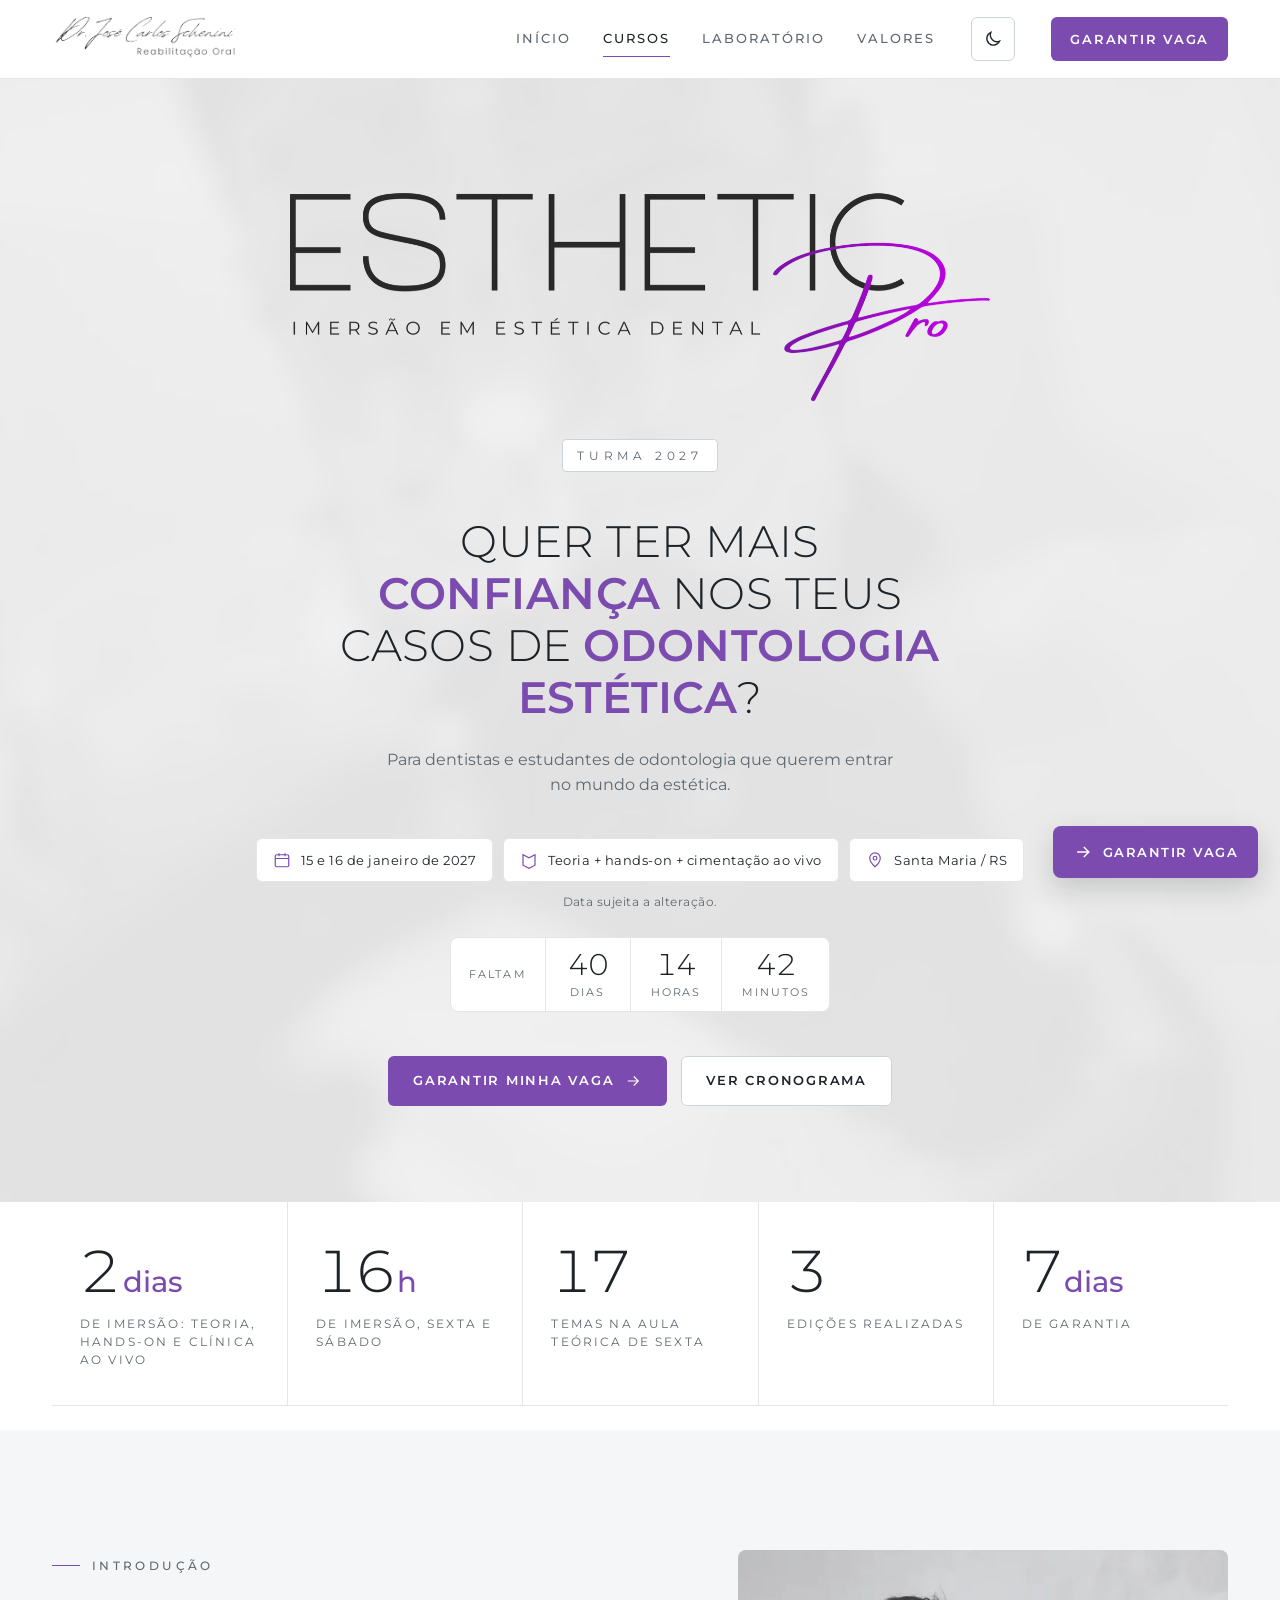
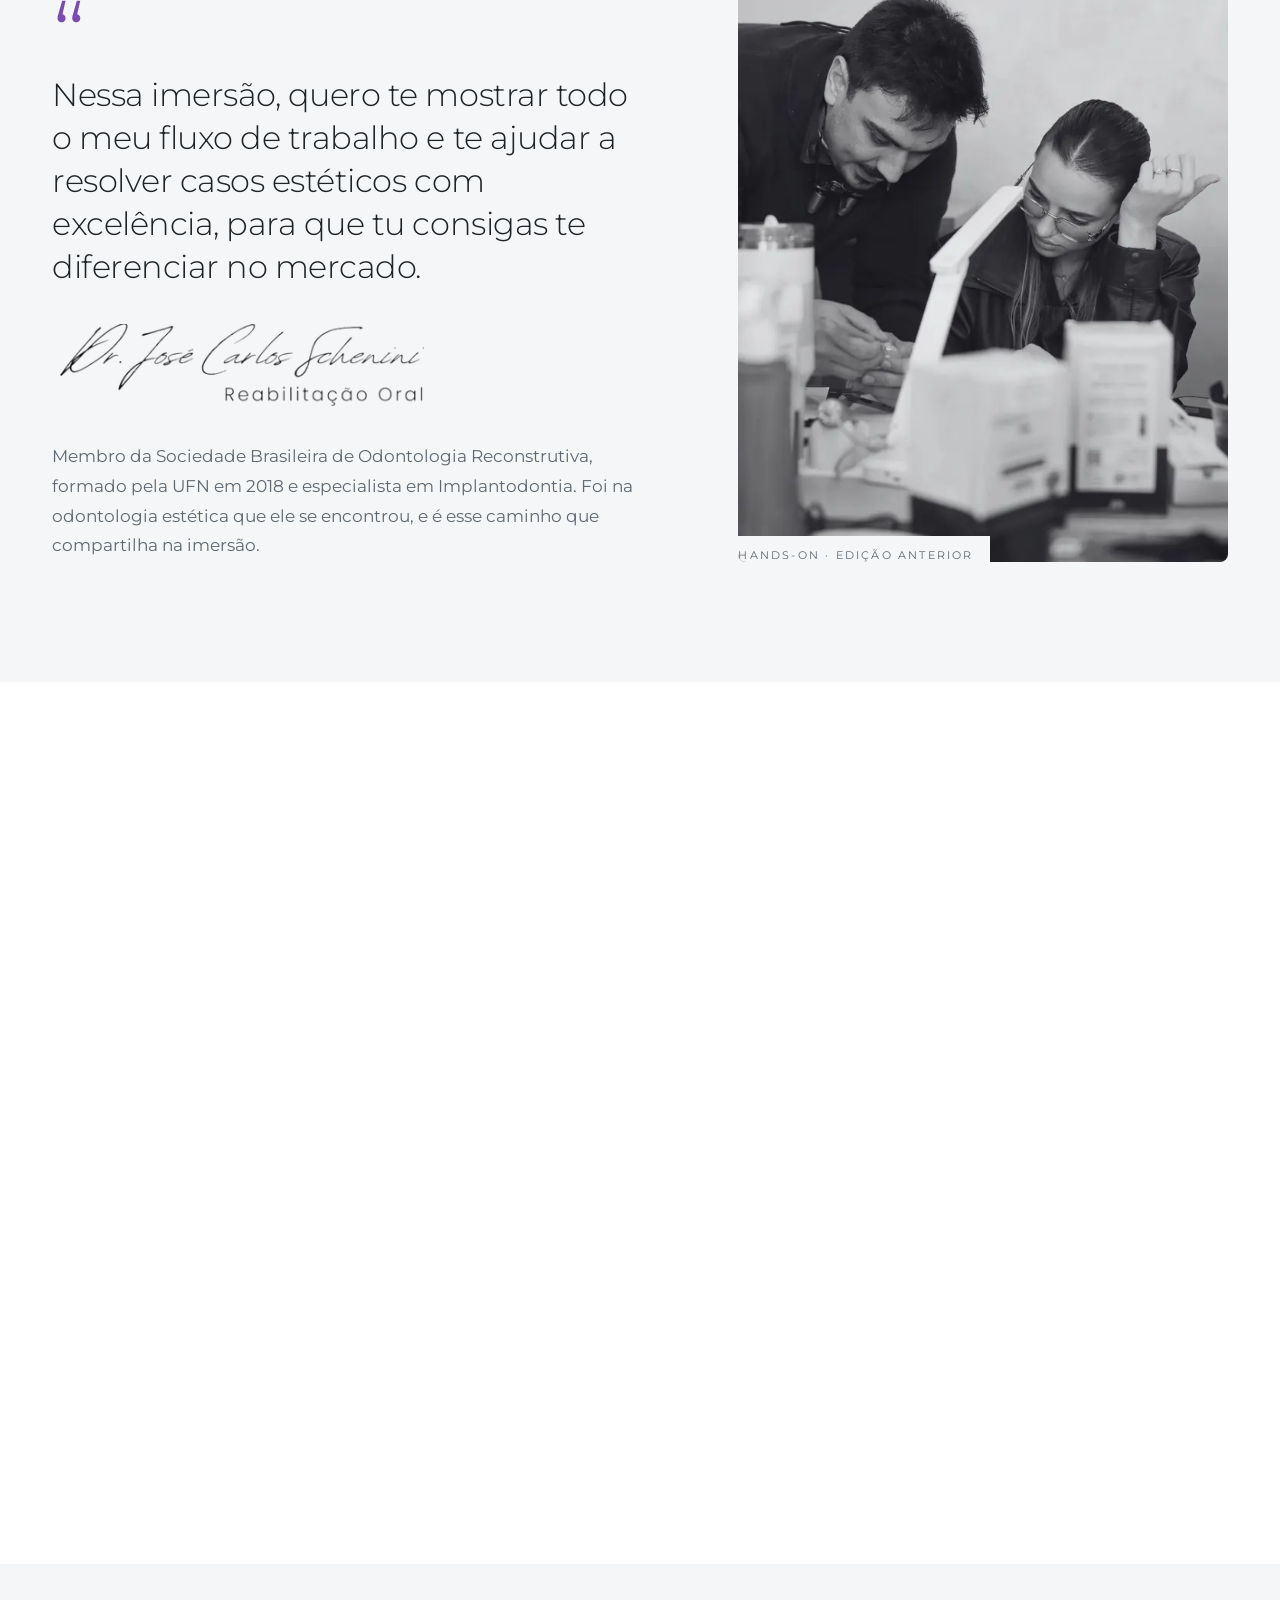
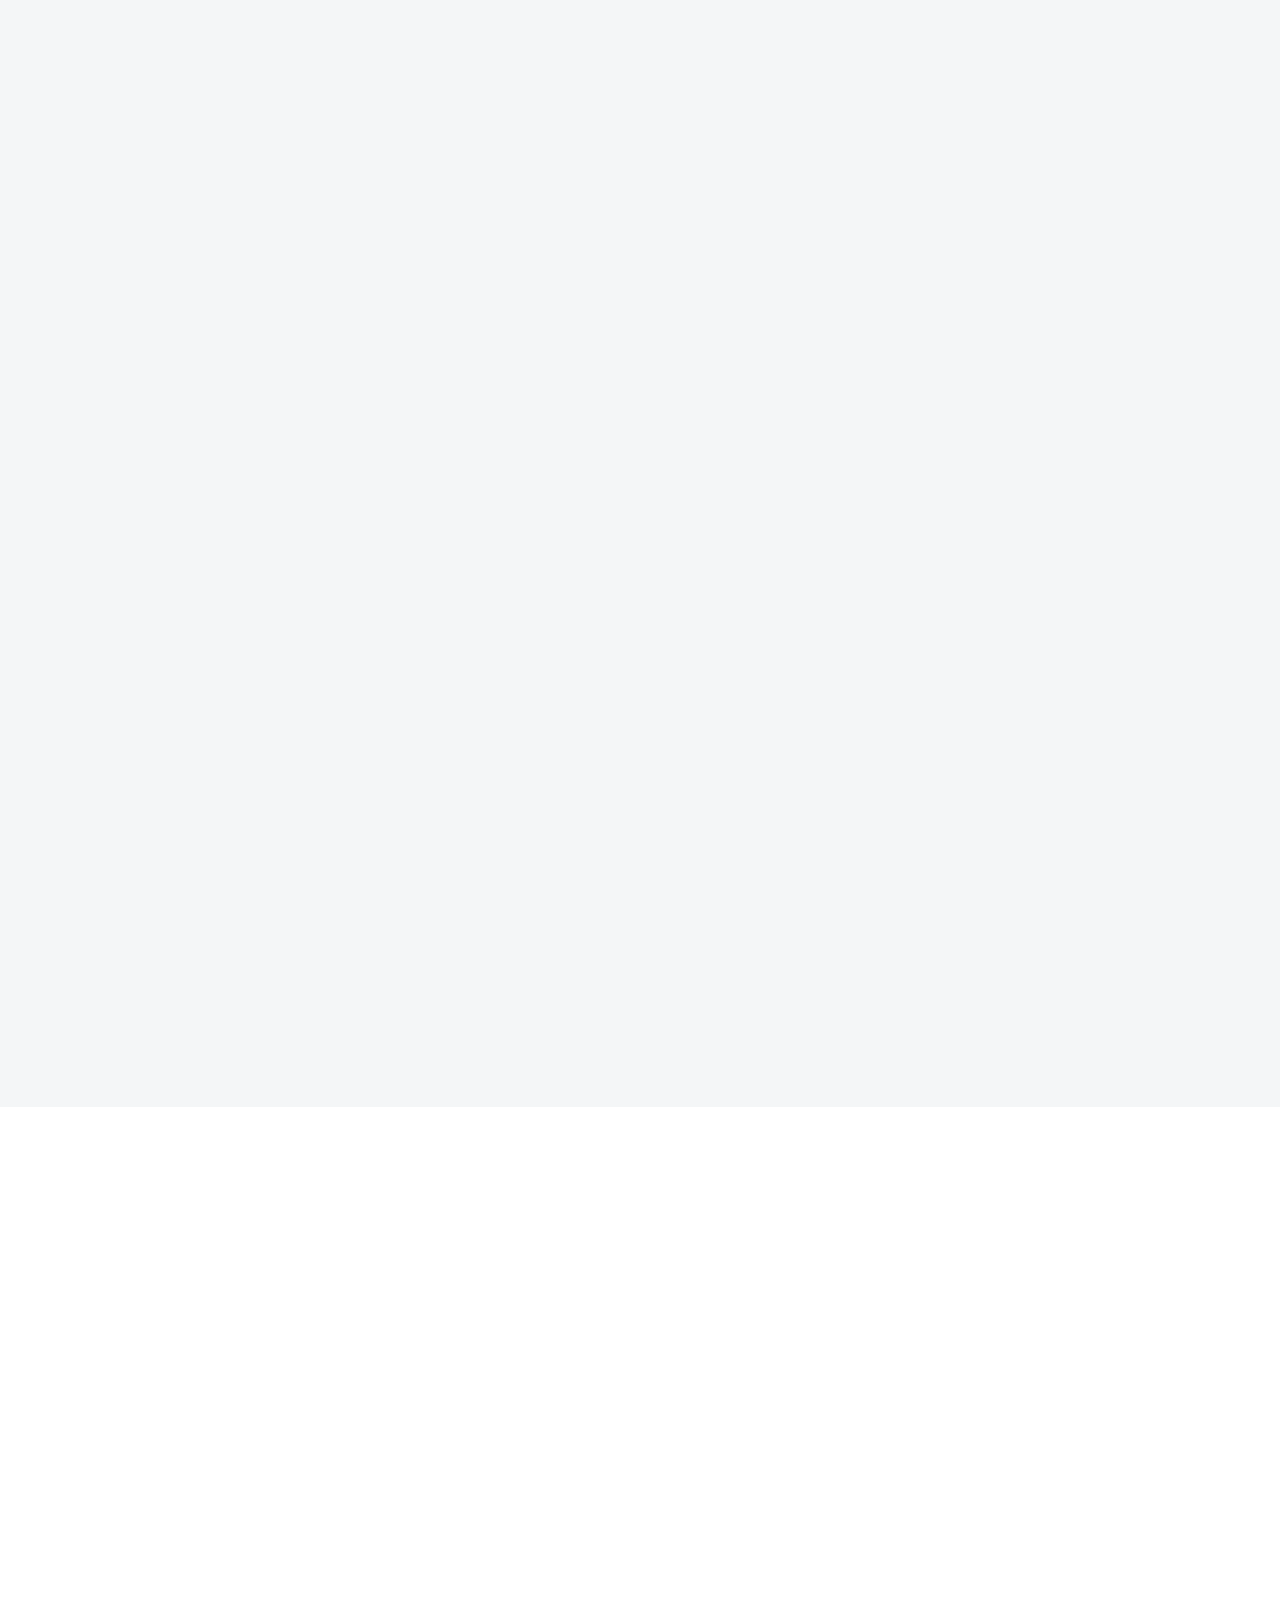
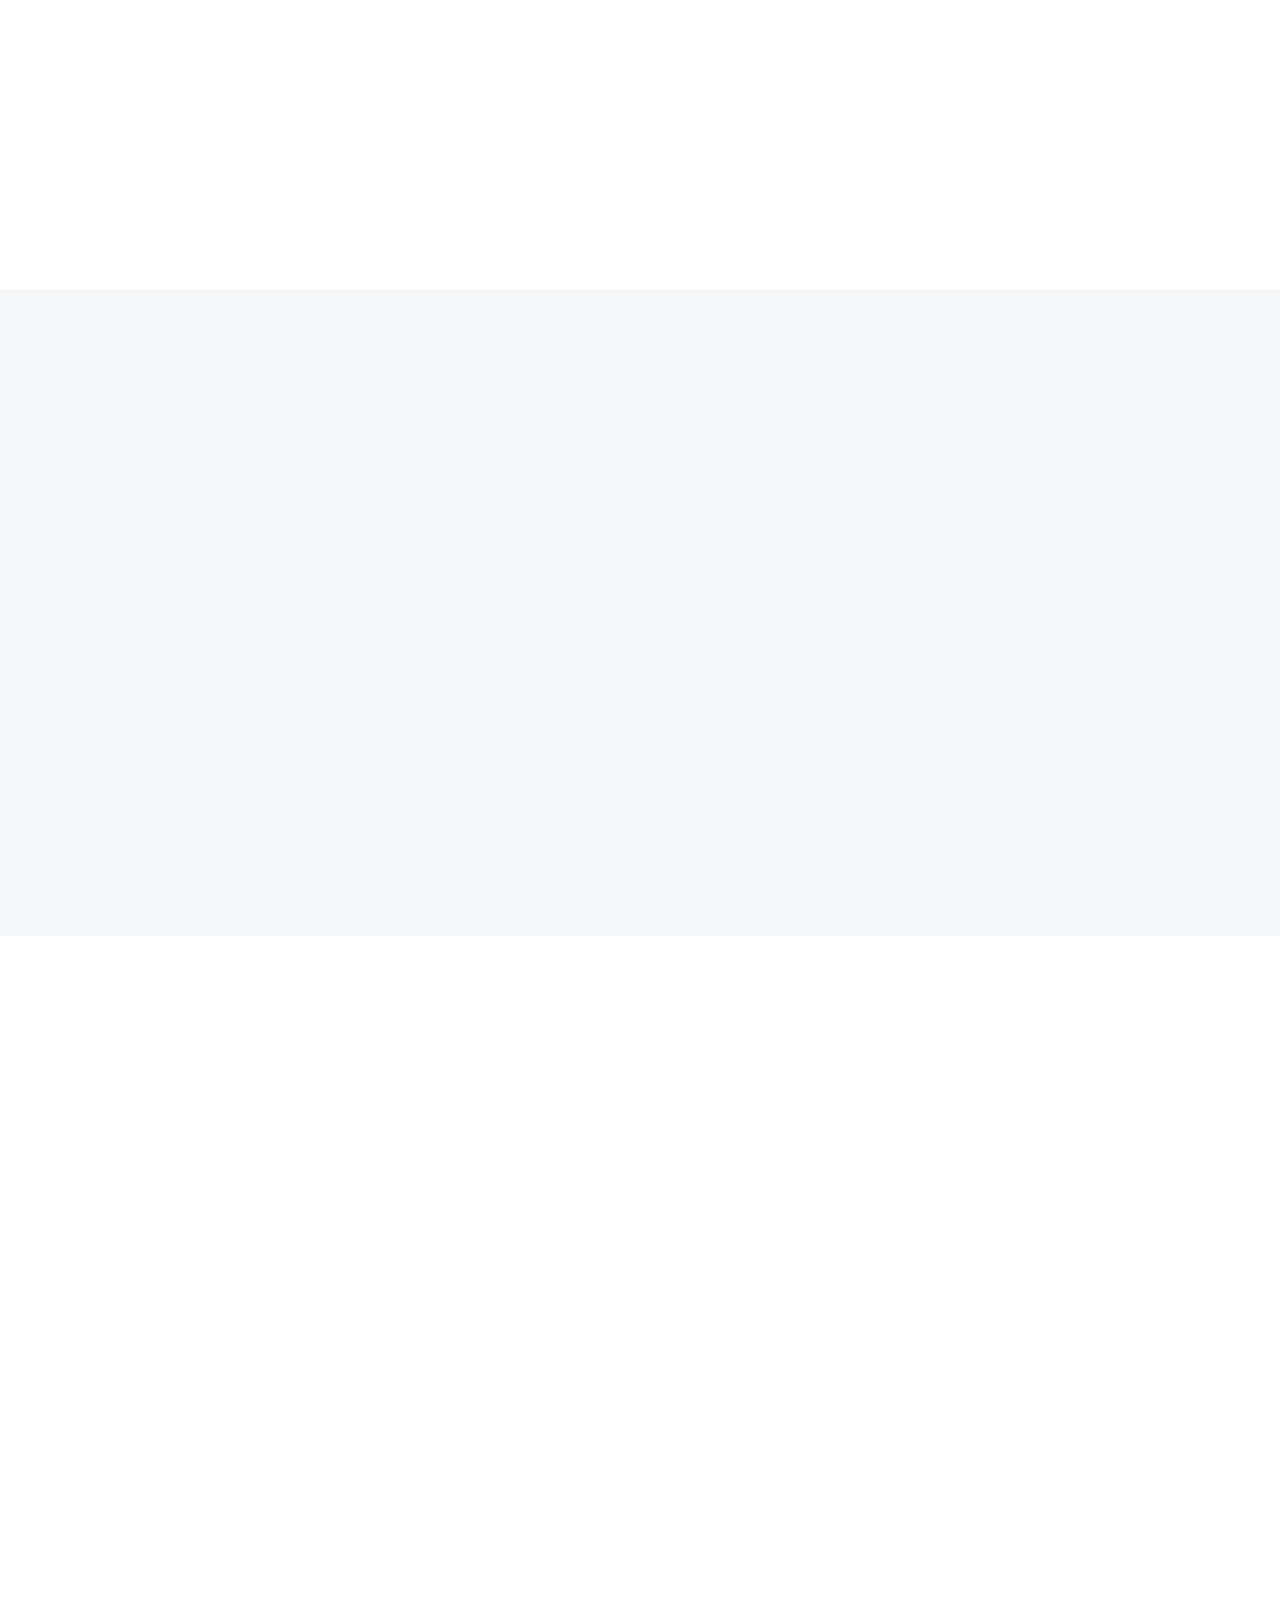
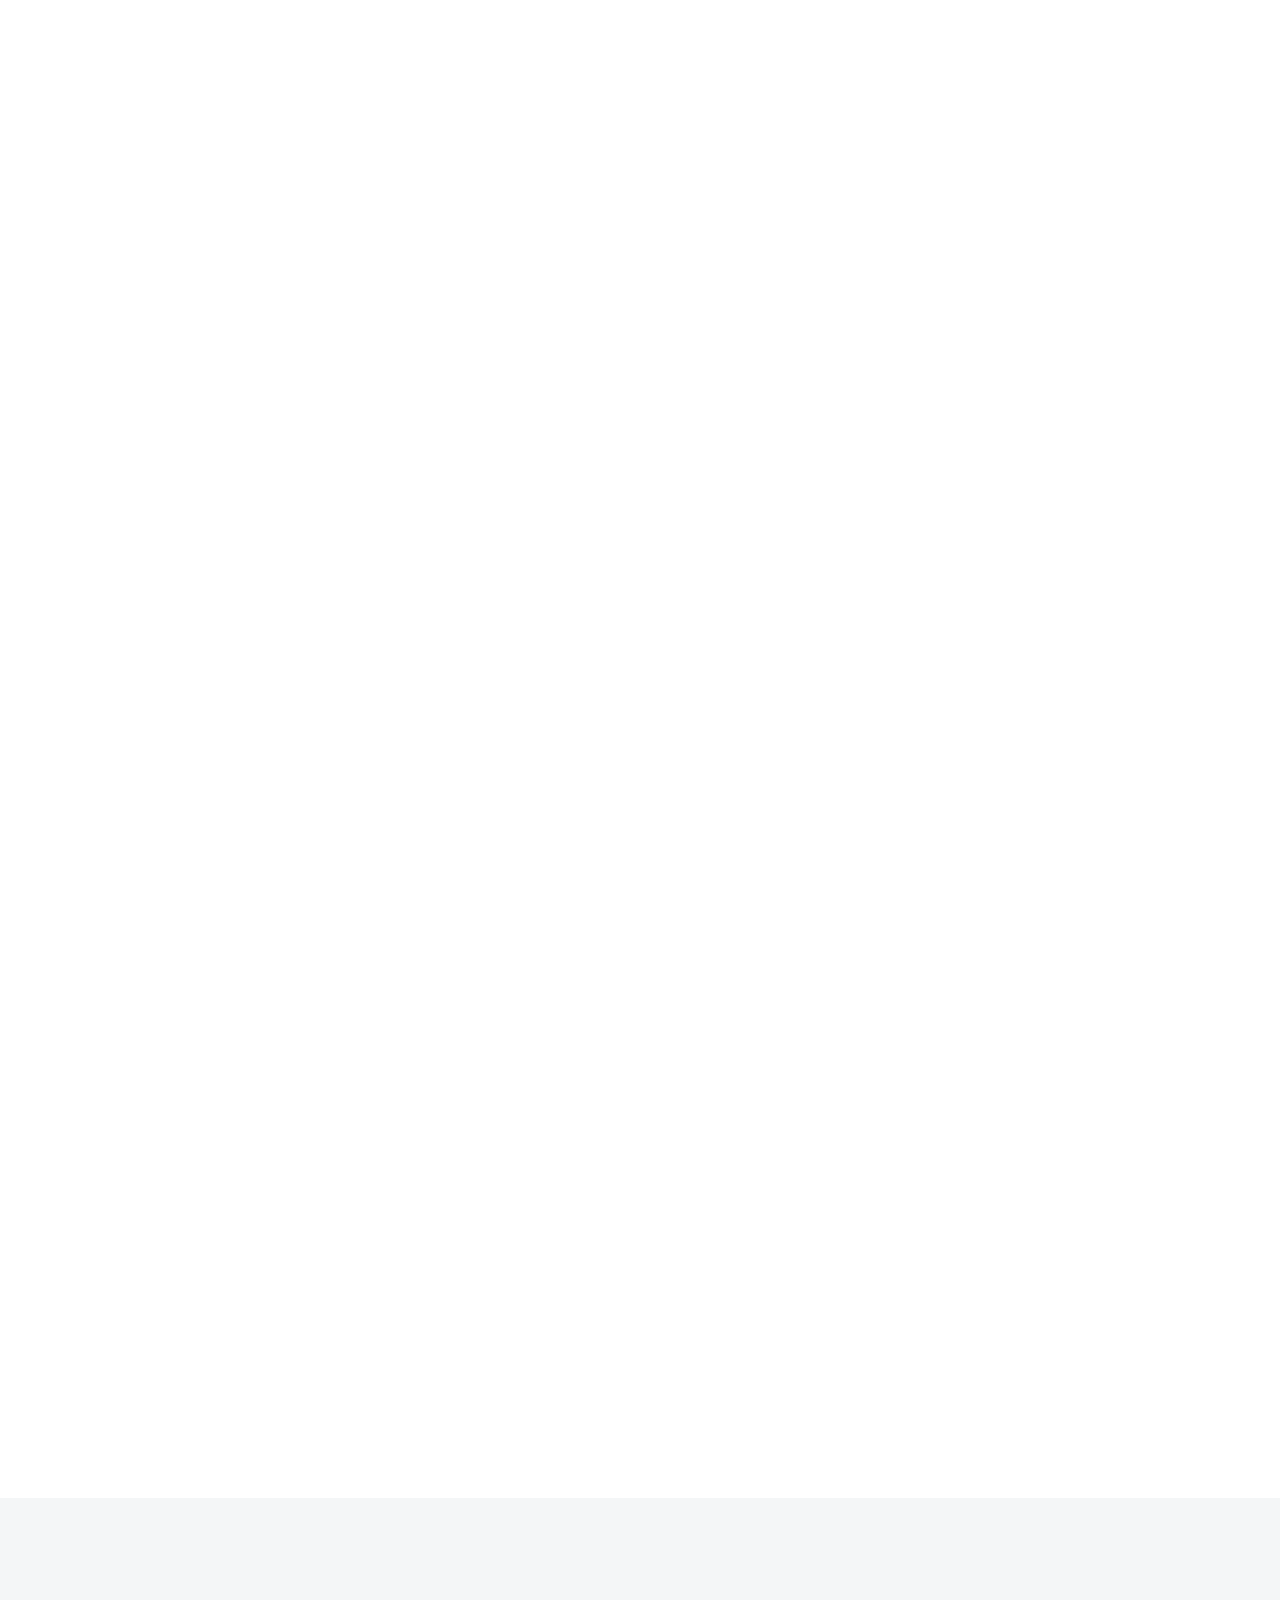
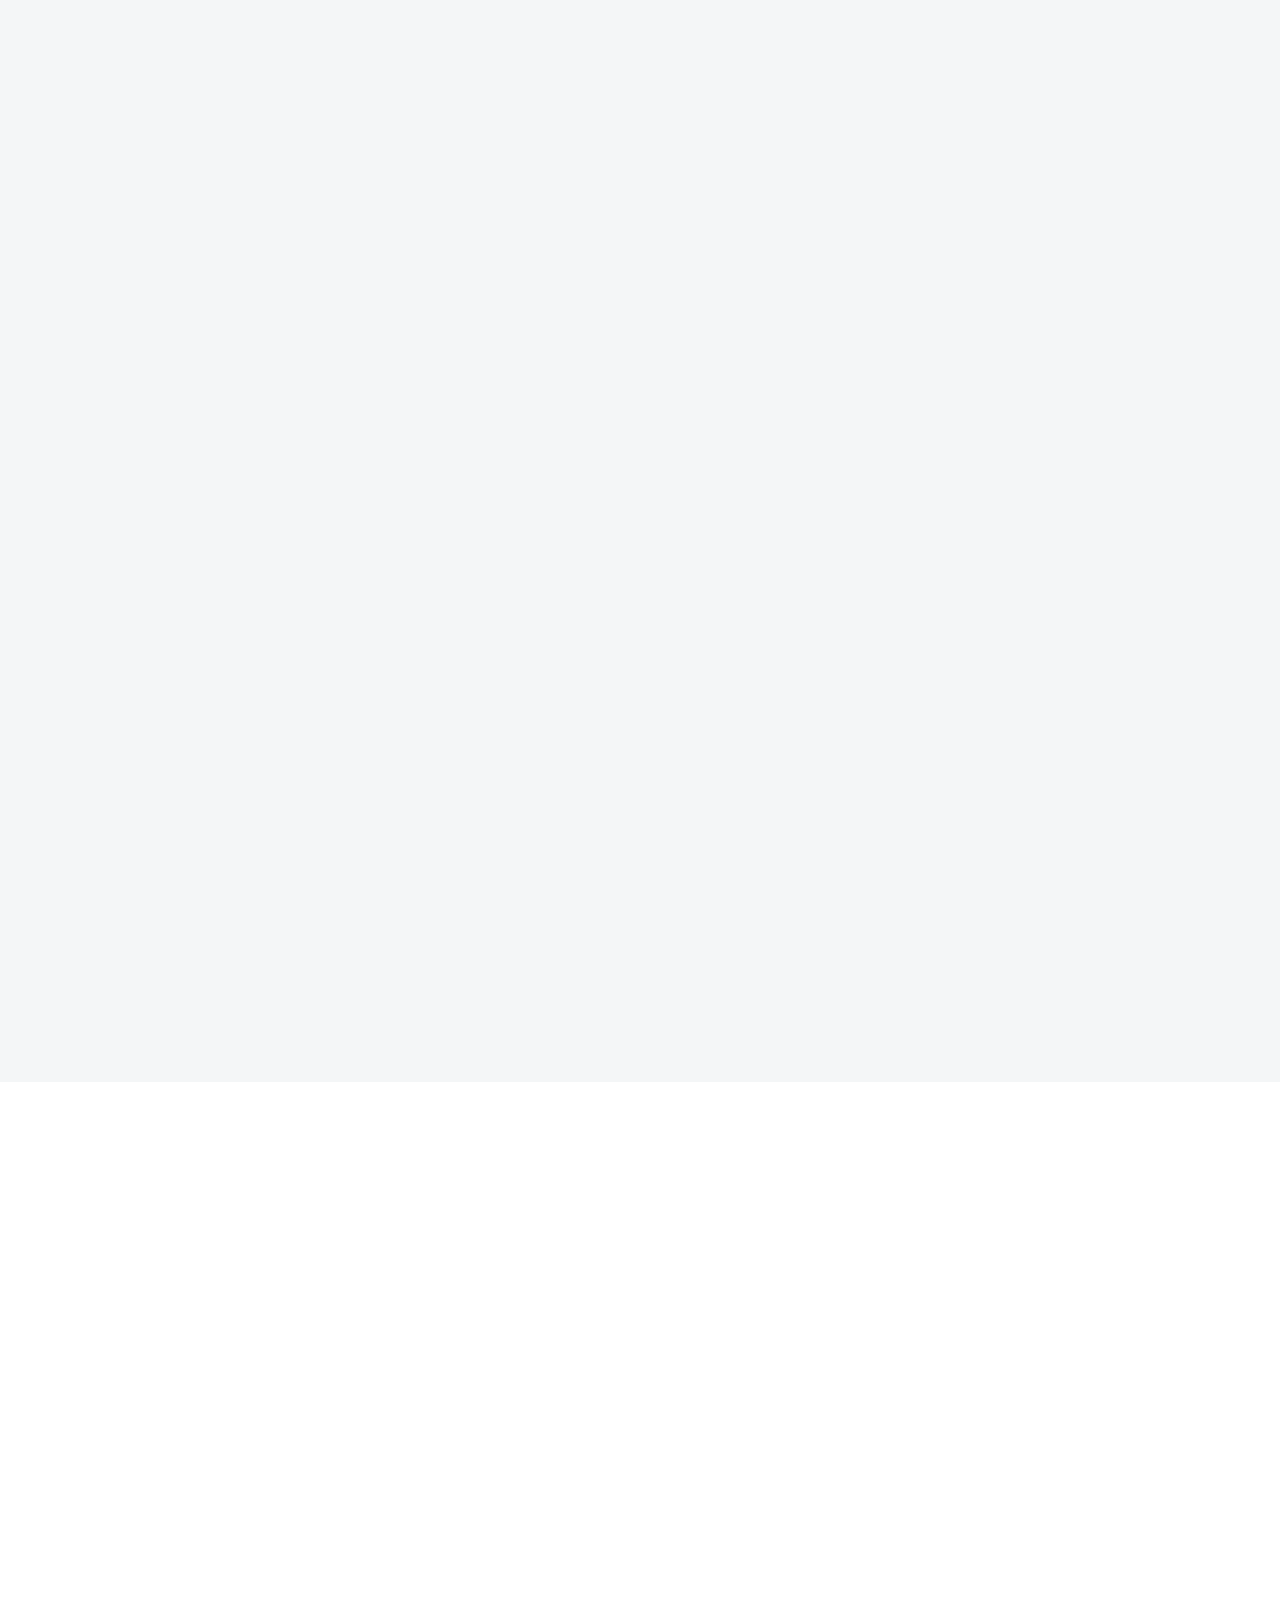
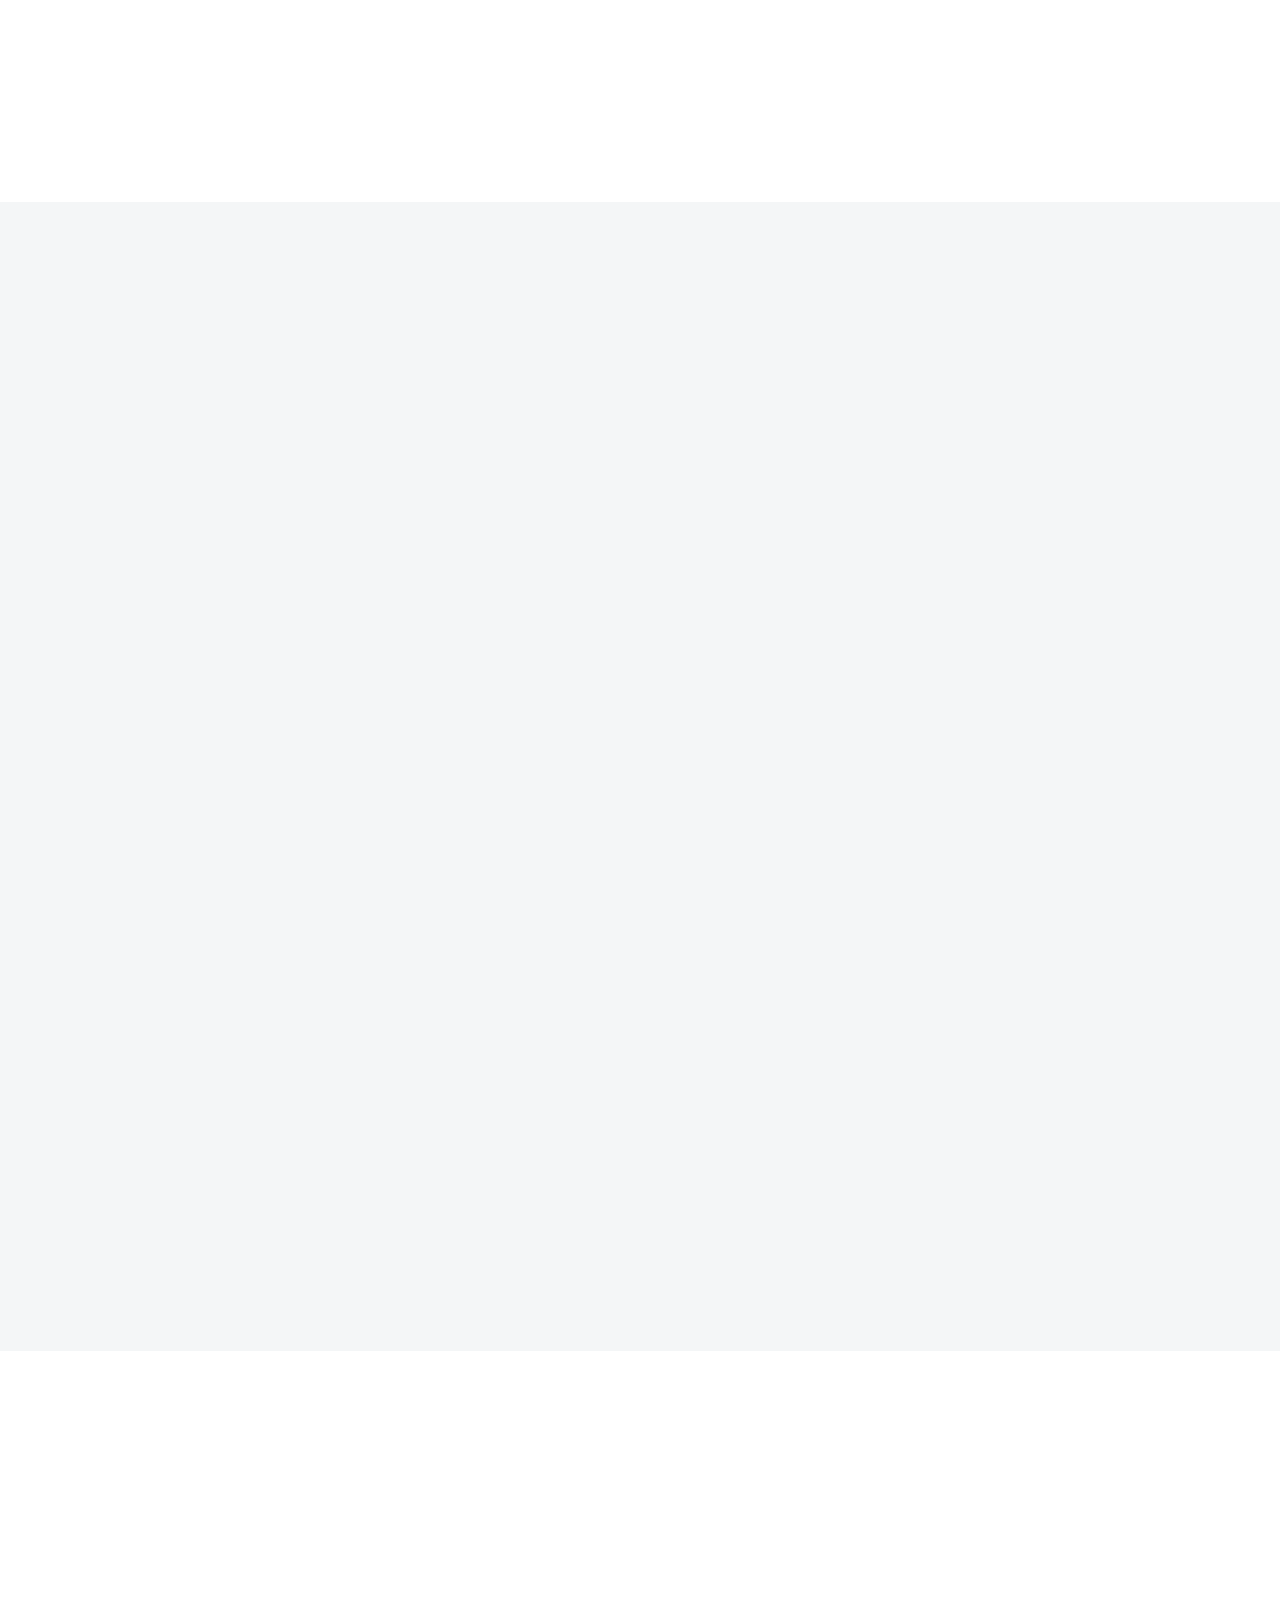
==== commit 55c1fd91: "chore: SEO local, performance e analytics - JSON-LD Dentist (home), Course + Event (cursos), Medical" ====
--- a/cursos.html
+++ b/cursos.html
@@ -3,28 +3,32 @@
 <meta name="viewport" content="width=device-width, initial-scale=1">
 <meta charset="utf-8">
 <script>(function(){var t;try{t=localStorage.getItem("tema")}catch(e){}if(t!=="dark"&&t!=="light")t=window.matchMedia&&matchMedia("(prefers-color-scheme: dark)").matches?"dark":"light";document.documentElement.setAttribute("data-theme",t)})()</script>
-<title>Esthetic Pro 2027 | Imersão em Estética Dental</title>
-<meta name="description" content="Imersão Esthetic Pro 2027 com o Dr. José Carlos Schenini em Santa Maria/RS: aula teórica, hands-on de resina e cimentação de laminados cerâmicos ao vivo. Para dentistas e estudantes de odontologia.">
+<title>Curso de Odontologia Estética em Santa Maria RS | Esthetic Pro 2027</title>
+<meta name="description" content="Esthetic Pro 2027: curso de odontologia estética para dentistas e estudantes, 15 e 16 de janeiro de 2027 em Santa Maria/RS. 16h com teoria, hands-on em resina e cimentação ao vivo.">
 <meta name="theme-color" content="#FFFFFF">
 <meta property="og:type" content="website">
 <meta property="og:url" content="https://dr-jose-carlos-schenini.vercel.app/cursos">
 <meta property="og:locale" content="pt_BR">
 <meta property="og:site_name" content="Dr. José Carlos Schenini">
-<meta property="og:title" content="Esthetic Pro 2027 | Imersão em Estética Dental">
-<meta property="og:description" content="Imersão Esthetic Pro 2027 com o Dr. José Carlos Schenini em Santa Maria/RS: aula teórica, hands-on de resina e cimentação de laminados cerâmicos ao vivo. Para dentistas e estudantes de odontologia.">
+<meta property="og:title" content="Curso de Odontologia Estética em Santa Maria RS | Esthetic Pro 2027">
+<meta property="og:description" content="Esthetic Pro 2027: curso de odontologia estética para dentistas e estudantes, 15 e 16 de janeiro de 2027 em Santa Maria/RS. 16h com teoria, hands-on em resina e cimentação ao vivo.">
 <meta property="og:image" content="https://dr-jose-carlos-schenini.vercel.app/img/esthetic-dark.png">
 <meta property="og:image:width" content="1400">
 <meta property="og:image:height" content="443">
 <meta property="og:image:alt" content="Esthetic Pro, Imersão em Estética Dental">
 <meta name="twitter:card" content="summary_large_image">
-<meta name="twitter:title" content="Esthetic Pro 2027 | Imersão em Estética Dental">
-<meta name="twitter:description" content="Imersão Esthetic Pro 2027 com o Dr. José Carlos Schenini em Santa Maria/RS: aula teórica, hands-on de resina e cimentação de laminados cerâmicos ao vivo. Para dentistas e estudantes de odontologia.">
+<meta name="twitter:title" content="Curso de Odontologia Estética em Santa Maria RS | Esthetic Pro 2027">
+<meta name="twitter:description" content="Esthetic Pro 2027: curso de odontologia estética para dentistas e estudantes, 15 e 16 de janeiro de 2027 em Santa Maria/RS. 16h com teoria, hands-on em resina e cimentação ao vivo.">
 <meta name="twitter:image" content="https://dr-jose-carlos-schenini.vercel.app/img/esthetic-dark.png">
+<script type="application/ld+json">{"@context":"https://schema.org","@type":"Course","@id":"https://dr-jose-carlos-schenini.vercel.app/cursos#curso","name":"Esthetic Pro 2027: Imersão em Estética Dental","description":"Curso presencial de odontologia estética para dentistas e estudantes de odontologia: aula teórica com 17 temas, hands-on de preparos e restaurações em resina e cimentação de laminados cerâmicos ao vivo. 16 horas.","url":"https://dr-jose-carlos-schenini.vercel.app/cursos","inLanguage":"pt-BR","provider":{"@type":"Person","name":"Dr. José Carlos Schenini","url":"https://dr-jose-carlos-schenini.vercel.app/"},"timeRequired":"PT16H","hasCourseInstance":{"@type":"CourseInstance","courseMode":"Onsite","startDate":"2027-01-15T13:00:00-03:00","endDate":"2027-01-16","location":{"@type":"Place","name":"U.NOS Coworking em Saúde","address":{"@type":"PostalAddress","streetAddress":"Rua Pinheiro Machado, 2350, sala 610","addressLocality":"Santa Maria","addressRegion":"RS","addressCountry":"BR"}},"instructor":{"@type":"Person","name":"Dr. José Carlos Schenini","url":"https://dr-jose-carlos-schenini.vercel.app/"},"courseWorkload":"PT16H"}}</script>
+<script type="application/ld+json">{"@context":"https://schema.org","@type":"Event","@id":"https://dr-jose-carlos-schenini.vercel.app/cursos#evento","name":"Imersão Esthetic Pro 2027","description":"Imersão presencial em odontologia estética com o Dr. José Carlos Schenini, para dentistas e estudantes de odontologia.","startDate":"2027-01-15T13:00:00-03:00","endDate":"2027-01-16","eventStatus":"https://schema.org/EventScheduled","eventAttendanceMode":"https://schema.org/OfflineEventAttendanceMode","location":{"@type":"Place","name":"U.NOS Coworking em Saúde","address":{"@type":"PostalAddress","streetAddress":"Rua Pinheiro Machado, 2350, sala 610","addressLocality":"Santa Maria","addressRegion":"RS","addressCountry":"BR"}},"organizer":{"@type":"Person","name":"Dr. José Carlos Schenini","url":"https://dr-jose-carlos-schenini.vercel.app/"},"performer":{"@type":"Person","name":"Dr. José Carlos Schenini","url":"https://dr-jose-carlos-schenini.vercel.app/"},"image":"https://dr-jose-carlos-schenini.vercel.app/img/turma.jpg","url":"https://dr-jose-carlos-schenini.vercel.app/cursos"}</script>
 <link rel="icon" href="/img/favicon.svg" type="image/svg+xml">
 <link rel="icon" href="/img/favicon-32.png" type="image/png" sizes="32x32">
 <link rel="apple-touch-icon" href="/img/apple-touch-icon.png">
 
-<link rel="preconnect" href="https://fonts.googleapis.com"><link rel="stylesheet" href="https://fonts.googleapis.com/css2?family=Montserrat:wght@300;400;500;600;700&amp;display=swap"><link rel="stylesheet" href="/css/base.css">
+<link rel="preload" as="image" type="image/webp" imagesrcset="/img/capa-640.webp 640w, /img/capa-1024.webp 1024w" imagesizes="100vw" fetchpriority="high">
+<link rel="preconnect" href="https://fonts.googleapis.com"><link rel="preconnect" href="https://fonts.gstatic.com" crossorigin>
+<link rel="preload" as="style" href="https://fonts.googleapis.com/css2?family=Montserrat:wght@300;400;500;600;700&amp;display=swap" onload="this.onload=null;this.rel='stylesheet'"><noscript><link rel="stylesheet" href="https://fonts.googleapis.com/css2?family=Montserrat:wght@300;400;500;600;700&amp;display=swap"></noscript><link rel="stylesheet" href="/css/base.css">
 <style>
 .dd{text-transform:uppercase;line-height:1.08;font-size:clamp(30px,4vw,56px);letter-spacing:-.01em;font-weight:300} /* [revisar: caixa alta mantida por coerência com o logo; alternativa sem text-transform e letter-spacing -.03em] */
 .dd em{font-style:normal;color:var(--ac-ink);font-weight:600}
@@ -229,7 +233,7 @@
 
 <header class="hdr">
 <div class="wrap hdr-in">
-<a class="brand" href="/" aria-label="Dr. José Carlos Schenini: página inicial"><img class="th-l" src="/img/sig-dark.png" alt="Dr. José Carlos Schenini, Reabilitação Oral"><img class="th-d" src="/img/sig-light.png" alt="Dr. José Carlos Schenini, Reabilitação Oral"></a>
+<a class="brand" href="/" aria-label="Dr. José Carlos Schenini: página inicial"><picture><source type="image/webp" srcset="/img/sig-dark-420.webp 420w, /img/sig-dark-840.webp 840w" sizes="(max-width: 640px) 80vw, 420px"><img class="th-l" src="/img/sig-dark.png" alt="Dr. José Carlos Schenini, Reabilitação Oral" width="1200" height="282" decoding="async"></picture><picture><source type="image/webp" srcset="/img/sig-light-420.webp 420w, /img/sig-light-840.webp 840w" sizes="(max-width: 640px) 80vw, 420px"><img class="th-d" src="/img/sig-light.png" alt="Dr. José Carlos Schenini, Reabilitação Oral" width="1200" height="282" decoding="async"></picture></a>
 <nav class="nav" aria-label="Principal">
 <a href="/">Início</a>
 <a class="on" href="/cursos">Cursos</a>
@@ -242,9 +246,9 @@
 </header>
 
 <section class="hero">
-<img class="bg" src="/img/capa.jpg" alt="">
+<picture><source type="image/webp" srcset="/img/capa-640.webp 640w, /img/capa-1024.webp 1024w" sizes="100vw"><img class="bg" src="/img/capa.jpg" alt="" width="1024" height="1536" fetchpriority="high"></picture>
 <div class="wrap hero-in">
-<img class="th-l hero-logo rise d1" src="/img/esthetic-dark.png" alt="Esthetic Pro, Imersão em Estética Dental"><img class="th-d hero-logo rise d1" src="/img/esthetic-light.png" alt="Esthetic Pro, Imersão em Estética Dental">
+<picture><source type="image/webp" srcset="/img/esthetic-dark-440.webp 440w, /img/esthetic-dark-1400.webp 1400w" sizes="(max-width: 820px) 88vw, 720px"><img class="th-l hero-logo rise d1" src="/img/esthetic-dark.png" alt="Esthetic Pro, Imersão em Estética Dental" width="1400" height="443" decoding="async"></picture><picture><source type="image/webp" srcset="/img/esthetic-light-440.webp 440w, /img/esthetic-light-1400.webp 1400w" sizes="(max-width: 820px) 88vw, 720px"><img class="th-d hero-logo rise d1" src="/img/esthetic-light.png" alt="Esthetic Pro, Imersão em Estética Dental" width="1400" height="442" decoding="async"></picture>
 <p class="rise d2"><span class="hero-year">Turma 2027</span></p>
 <h1 class="rise d3">Quer ter mais <strong>confiança</strong> nos teus casos de <strong>odontologia estética</strong>?</h1>
 <p class="hero-for rise d3">Para dentistas e estudantes de odontologia que querem entrar no mundo da estética.</p>
@@ -284,11 +288,11 @@
 <div class="rv">
 <p class="eyebrow">Introdução</p>
 <p class="quote">Nessa imersão, quero te mostrar todo o meu fluxo de trabalho e te ajudar a resolver casos estéticos com excelência, para que tu consigas te diferenciar no mercado.</p>
-<div class="intro-sig"><img class="th-l" src="/img/sig-dark.png" alt="Dr. José Carlos Schenini, Reabilitação Oral"><img class="th-d" src="/img/sig-light.png" alt="Dr. José Carlos Schenini, Reabilitação Oral"></div>
+<div class="intro-sig"><picture><source type="image/webp" srcset="/img/sig-dark-420.webp 420w, /img/sig-dark-840.webp 840w" sizes="(max-width: 640px) 80vw, 420px"><img class="th-l" src="/img/sig-dark.png" alt="Dr. José Carlos Schenini, Reabilitação Oral" width="1200" height="282" loading="lazy" decoding="async"></picture><picture><source type="image/webp" srcset="/img/sig-light-420.webp 420w, /img/sig-light-840.webp 840w" sizes="(max-width: 640px) 80vw, 420px"><img class="th-d" src="/img/sig-light.png" alt="Dr. José Carlos Schenini, Reabilitação Oral" width="1200" height="282" loading="lazy" decoding="async"></picture></div>
 <p class="lead" style="margin-top: 28px">Membro da Sociedade Brasileira de Odontologia Reconstrutiva, formado pela UFN em 2018 e especialista em Implantodontia. Foi na odontologia estética que ele se encontrou, e é esse caminho que compartilha na imersão.</p>
 </div>
 <div class="intro-ph rv">
-<img src="/img/handson.jpg" alt="Dr. José Carlos orientando uma aluna durante o hands-on">
+<picture><source type="image/webp" srcset="/img/handson-640.webp 640w, /img/handson-1200.webp 1200w" sizes="(max-width: 1024px) 100vw, 50vw"><img src="/img/handson.jpg" alt="Dr. José Carlos orientando uma aluna durante o hands-on" width="1200" height="1800" loading="lazy" decoding="async"></picture>
 <p class="cap">Hands-on · edição anterior</p>
 </div>
 </div>
@@ -307,24 +311,24 @@
 
 <article class="ap rv">
 <div class="ap-pair">
-<figure><img src="/img/caso-resina-antes.jpg" alt="Antes: Facetas em resina composta"><figcaption>Antes</figcaption></figure>
-<figure><img src="/img/caso-resina-depois.jpg" alt="Depois: Facetas em resina composta"><figcaption>Depois</figcaption></figure>
+<figure><picture><source type="image/webp" srcset="/img/caso-resina-antes-640.webp 640w, /img/caso-resina-antes-1200.webp 1200w" sizes="(max-width: 1024px) 50vw, 200px"><img src="/img/caso-resina-antes.jpg" alt="Antes: Facetas em resina composta" width="1200" height="536" loading="lazy" decoding="async"></picture><figcaption>Antes</figcaption></figure>
+<figure><picture><source type="image/webp" srcset="/img/caso-resina-depois-640.webp 640w, /img/caso-resina-depois-1200.webp 1200w" sizes="(max-width: 1024px) 50vw, 200px"><img src="/img/caso-resina-depois.jpg" alt="Depois: Facetas em resina composta" width="1200" height="536" loading="lazy" decoding="async"></picture><figcaption>Depois</figcaption></figure>
 </div>
 <div class="ap-b"><h3>Facetas em resina composta</h3><p>Do planejamento ao acabamento: forma, cor e textura com resina.</p></div>
 </article>
 
 <article class="ap rv">
 <div class="ap-pair">
-<figure><img src="/img/caso-reab-antes.jpg" alt="Antes: Reabilitação em cerâmica"><figcaption>Antes</figcaption></figure>
-<figure><img src="/img/caso-reab-depois.jpg" alt="Depois: Reabilitação em cerâmica"><figcaption>Depois</figcaption></figure>
+<figure><picture><source type="image/webp" srcset="/img/caso-reab-antes-640.webp 640w, /img/caso-reab-antes-1200.webp 1200w" sizes="(max-width: 1024px) 50vw, 200px"><img src="/img/caso-reab-antes.jpg" alt="Antes: Reabilitação em cerâmica" width="1200" height="536" loading="lazy" decoding="async"></picture><figcaption>Antes</figcaption></figure>
+<figure><picture><source type="image/webp" srcset="/img/caso-reab-depois-640.webp 640w, /img/caso-reab-depois-1200.webp 1200w" sizes="(max-width: 1024px) 50vw, 200px"><img src="/img/caso-reab-depois.jpg" alt="Depois: Reabilitação em cerâmica" width="1200" height="536" loading="lazy" decoding="async"></picture><figcaption>Depois</figcaption></figure>
 </div>
 <div class="ap-b"><h3>Reabilitação em cerâmica</h3><p>Como planejar e executar casos extensos com previsibilidade.</p></div>
 </article>
 
 <article class="ap rv">
 <div class="ap-pair">
-<figure><img src="/img/caso-ceram-antes.jpg" alt="Antes: Facetas em cerâmica"><figcaption>Antes</figcaption></figure>
-<figure><img src="/img/caso-ceram-depois.jpg" alt="Depois: Facetas em cerâmica"><figcaption>Depois</figcaption></figure>
+<figure><picture><source type="image/webp" srcset="/img/caso-ceram-antes-640.webp 640w, /img/caso-ceram-antes-1200.webp 1200w" sizes="(max-width: 1024px) 50vw, 200px"><img src="/img/caso-ceram-antes.jpg" alt="Antes: Facetas em cerâmica" width="1200" height="535" loading="lazy" decoding="async"></picture><figcaption>Antes</figcaption></figure>
+<figure><picture><source type="image/webp" srcset="/img/caso-ceram-depois-640.webp 640w, /img/caso-ceram-depois-1200.webp 1200w" sizes="(max-width: 1024px) 50vw, 200px"><img src="/img/caso-ceram-depois.jpg" alt="Depois: Facetas em cerâmica" width="1200" height="535" loading="lazy" decoding="async"></picture><figcaption>Depois</figcaption></figure>
 </div>
 <div class="ap-b"><h3>Facetas em cerâmica</h3><p>Preparo, prova e cimentação de laminados cerâmicos.</p></div>
 </article>
@@ -390,12 +394,12 @@
 <div class="sab">
 <div class="day rv"><div class="day-h" style="border-bottom: 0; padding-bottom: 0"><h3>Sábado</h3><span>Manhã e tarde</span></div></div>
 <div class="blk rv">
-<img src="/img/bancada.jpg" alt="Alunos praticando na bancada durante o hands-on">
+<picture><source type="image/webp" srcset="/img/bancada-640.webp 640w, /img/bancada-1080.webp 1080w" sizes="(max-width: 1024px) 100vw, 50vw"><img src="/img/bancada.jpg" alt="Alunos praticando na bancada durante o hands-on" width="1080" height="1620" loading="lazy" decoding="async"></picture>
 <p class="blk-k">Manhã · Hands-on</p>
 <h4>Preparos e restaurações em resina</h4>
 </div>
 <div class="blk rv">
-<img src="/img/aovivo.jpg" alt="Atendimento clínico ao vivo acompanhado pelos alunos">
+<picture><source type="image/webp" srcset="/img/aovivo-640.webp 640w, /img/aovivo-1280.webp 1280w" sizes="(max-width: 1024px) 100vw, 50vw"><img src="/img/aovivo.jpg" alt="Atendimento clínico ao vivo acompanhado pelos alunos" width="1280" height="960" loading="lazy" decoding="async"></picture>
 <p class="blk-k">Tarde · Clínica <span class="live"><i></i>Ao vivo</span></p>
 <h4>Cimentação de laminados cerâmicos ao vivo</h4>
 </div>
@@ -450,10 +454,10 @@
 </div>
 <div class="gal-vid rv"><figure class="vid vid-wide"><span class="vid-play" aria-hidden="true"><svg width="22" height="22" viewBox="0 0 24 24" fill="currentColor"><path d="M8 5v14l11-7z"></path></svg></span><p>[Vídeo da imersão]</p><span>Resumo em vídeo de uma edição anterior: aula, hands-on, cimentação ao vivo e happy hour</span></figure></div>
 <div class="gal rv">
-<figure class="g-a"><img src="/img/turma.jpg" alt="Turma reunida na sala de aula da imersão"></figure>
-<figure class="g-b"><img src="/img/palestra.jpg" alt="Dr. José Carlos durante a aula teórica"></figure>
-<figure><img src="/img/happy.jpg" alt="Alunos conversando no happy hour"></figure>
-<figure><img src="/img/happy-doces.jpg" alt="Doces personalizados da imersão"></figure>
+<figure class="g-a"><picture><source type="image/webp" srcset="/img/turma-640.webp 640w, /img/turma-1280.webp 1280w" sizes="(max-width: 1024px) 100vw, 50vw"><img src="/img/turma.jpg" alt="Turma reunida na sala de aula da imersão" width="1350" height="1800" loading="lazy" decoding="async"></picture></figure>
+<figure class="g-b"><picture><source type="image/webp" srcset="/img/palestra-640.webp 640w, /img/palestra-1080.webp 1080w" sizes="(max-width: 1024px) 100vw, 50vw"><img src="/img/palestra.jpg" alt="Dr. José Carlos durante a aula teórica" width="1080" height="1620" loading="lazy" decoding="async"></picture></figure>
+<figure><picture><source type="image/webp" srcset="/img/happy-513.webp 513w" sizes="(max-width: 1024px) 50vw, 300px"><img src="/img/happy.jpg" alt="Alunos conversando no happy hour" width="513" height="768" loading="lazy" decoding="async"></picture></figure>
+<figure><picture><source type="image/webp" srcset="/img/happy-doces-640.webp 640w, /img/happy-doces-684.webp 684w" sizes="(max-width: 1024px) 50vw, 300px"><img src="/img/happy-doces.jpg" alt="Doces personalizados da imersão" width="684" height="1024" loading="lazy" decoding="async"></picture></figure>
 </div>
 </div>
 </section>
@@ -465,7 +469,7 @@
 <p class="k">Sexta-feira à noite</p>
 <p class="t">Ninguém é de ferro! Ao final das atividades de sexta-feira, tem confraternização com cerveja gelada, salgados e doces para celebrar o primeiro dia de curso.</p>
 <p class="t">É a oportunidade perfeita para trocar ideias, construir contatos com outros dentistas, compartilhar experiências e dar boas risadas.</p>
-<div class="hh-ph"><img src="/img/happy-mesa.jpg" alt="Mesa de frios e petiscos do happy hour"></div>
+<div class="hh-ph"><picture><source type="image/webp" srcset="/img/happy-mesa-640.webp 640w, /img/happy-mesa-810.webp 810w" sizes="(max-width: 1024px) 100vw, 50vw"><img src="/img/happy-mesa.jpg" alt="Mesa de frios e petiscos do happy hour" width="810" height="1080" loading="lazy" decoding="async"></picture></div>
 </div>
 <div class="card rv">
 <h3>Pós-curso</h3>
@@ -623,10 +627,10 @@
 <footer class="ft">
 <div class="wrap">
 <div class="ft-top">
-<img class="th-l" src="/img/esthetic-dark.png" alt="Esthetic Pro, Imersão em Estética Dental" style="height: 56px; width: auto; display: block"><img class="th-d" src="/img/esthetic-light.png" alt="Esthetic Pro, Imersão em Estética Dental" style="height: 56px; width: auto; display: block">
+<picture><source type="image/webp" srcset="/img/esthetic-dark-440.webp 440w, /img/esthetic-dark-1400.webp 1400w" sizes="220px"><img class="th-l" src="/img/esthetic-dark.png" alt="Esthetic Pro, Imersão em Estética Dental" style="height: 56px; width: auto; display: block" width="1400" height="443" loading="lazy" decoding="async"></picture><picture><source type="image/webp" srcset="/img/esthetic-light-440.webp 440w, /img/esthetic-light-1400.webp 1400w" sizes="220px"><img class="th-d" src="/img/esthetic-light.png" alt="Esthetic Pro, Imersão em Estética Dental" style="height: 56px; width: auto; display: block" width="1400" height="442" loading="lazy" decoding="async"></picture>
 <div class="ft-logos">
-<a href="/" aria-label="Dr. José Carlos Schenini"><img class="th-l" src="/img/sig-dark.png" alt="Dr. José Carlos Schenini" style="height: 44px"><img class="th-d" src="/img/sig-light.png" alt="Dr. José Carlos Schenini" style="height: 44px"></a>
-<a href="/laboratorio" aria-label="CS LAB"><img class="th-l" src="/img/cslab-dark.png" alt="CS LAB" style="height: 56px"><img class="th-d" src="/img/cslab-light.png" alt="CS LAB" style="height: 56px"></a>
+<a href="/" aria-label="Dr. José Carlos Schenini"><picture><source type="image/webp" srcset="/img/sig-dark-420.webp 420w, /img/sig-dark-840.webp 840w" sizes="(max-width: 640px) 80vw, 420px"><img class="th-l" src="/img/sig-dark.png" alt="Dr. José Carlos Schenini" style="height: 44px" width="1200" height="282" loading="lazy" decoding="async"></picture><picture><source type="image/webp" srcset="/img/sig-light-420.webp 420w, /img/sig-light-840.webp 840w" sizes="(max-width: 640px) 80vw, 420px"><img class="th-d" src="/img/sig-light.png" alt="Dr. José Carlos Schenini" style="height: 44px" width="1200" height="282" loading="lazy" decoding="async"></picture></a>
+<a href="/laboratorio" aria-label="CS LAB"><picture><source type="image/webp" srcset="/img/cslab-dark-300.webp 300w, /img/cslab-dark-700.webp 700w" sizes="120px"><img class="th-l" src="/img/cslab-dark.png" alt="CS LAB" style="height: 56px" width="700" height="618" loading="lazy" decoding="async"></picture><picture><source type="image/webp" srcset="/img/cslab-light-300.webp 300w, /img/cslab-light-700.webp 700w" sizes="120px"><img class="th-d" src="/img/cslab-light.png" alt="CS LAB" style="height: 56px" width="700" height="618" loading="lazy" decoding="async"></picture></a>
 </div>
 </div>
 <div class="ft-bot">
--- a/css/base.css
+++ b/css/base.css
@@ -4,6 +4,8 @@
 *{box-sizing:border-box}
 a{color:inherit}
 h1,h2,h3,h4,p{margin:0}
+picture{display:contents} /* <picture> só troca o formato (WebP); o layout continua do <img> */
+picture > source{display:none} /* sem isso o <source> vira item de flex/grid e desloca o layout */
 h1,h2,h3{font-weight:400}
 
 /* tokens: branco clínico, grafite no lugar do preto, acento suave */
@@ -16,6 +18,8 @@
 
 .wrap{max-width:1240px;margin:0 auto;padding:0 32px}
 .sec{padding:120px 0}
+/* performance: seções fora da tela só são renderizadas quando chegam perto (o visual não muda) */
+.sec,.ft{content-visibility:auto;contain-intrinsic-size:auto 900px}
 .alt{background:var(--bg2)}
 .sec-head{display:flex;justify-content:space-between;align-items:flex-end;gap:40px;margin-bottom:64px;flex-wrap:wrap}
 .sec-head .h2{margin-top:20px}
@@ -124,10 +128,7 @@
 @keyframes rise{from{opacity:0;transform:translateY(26px)}to{opacity:1;transform:none}}
 @keyframes fade{from{opacity:0}to{opacity:1}}
 @keyframes write{from{clip-path:inset(0 100% 0 0)}to{clip-path:inset(0 0 0 0)}}
-@supports (animation-timeline: view()){
-  .rv{animation:rise linear both;animation-timeline:view();animation-range:entry 0% entry 38%}
-}
-/* navegadores sem animation-timeline (Safari, Firefox): o app.js marca <html class="io"> e revela com IntersectionObserver */
+/* revelação ao rolar: o app.js marca <html class="io"> e adiciona .in quando o elemento entra na tela (IntersectionObserver) */
 .io .rv{opacity:0;transform:translateY(26px);transition:opacity .9s cubic-bezier(.2,.7,.2,1),transform .9s cubic-bezier(.2,.7,.2,1)}
 .io .rv.in{opacity:1;transform:none}
 /* Movimento reduzido (configuração do sistema): para o que se desloca na tela,
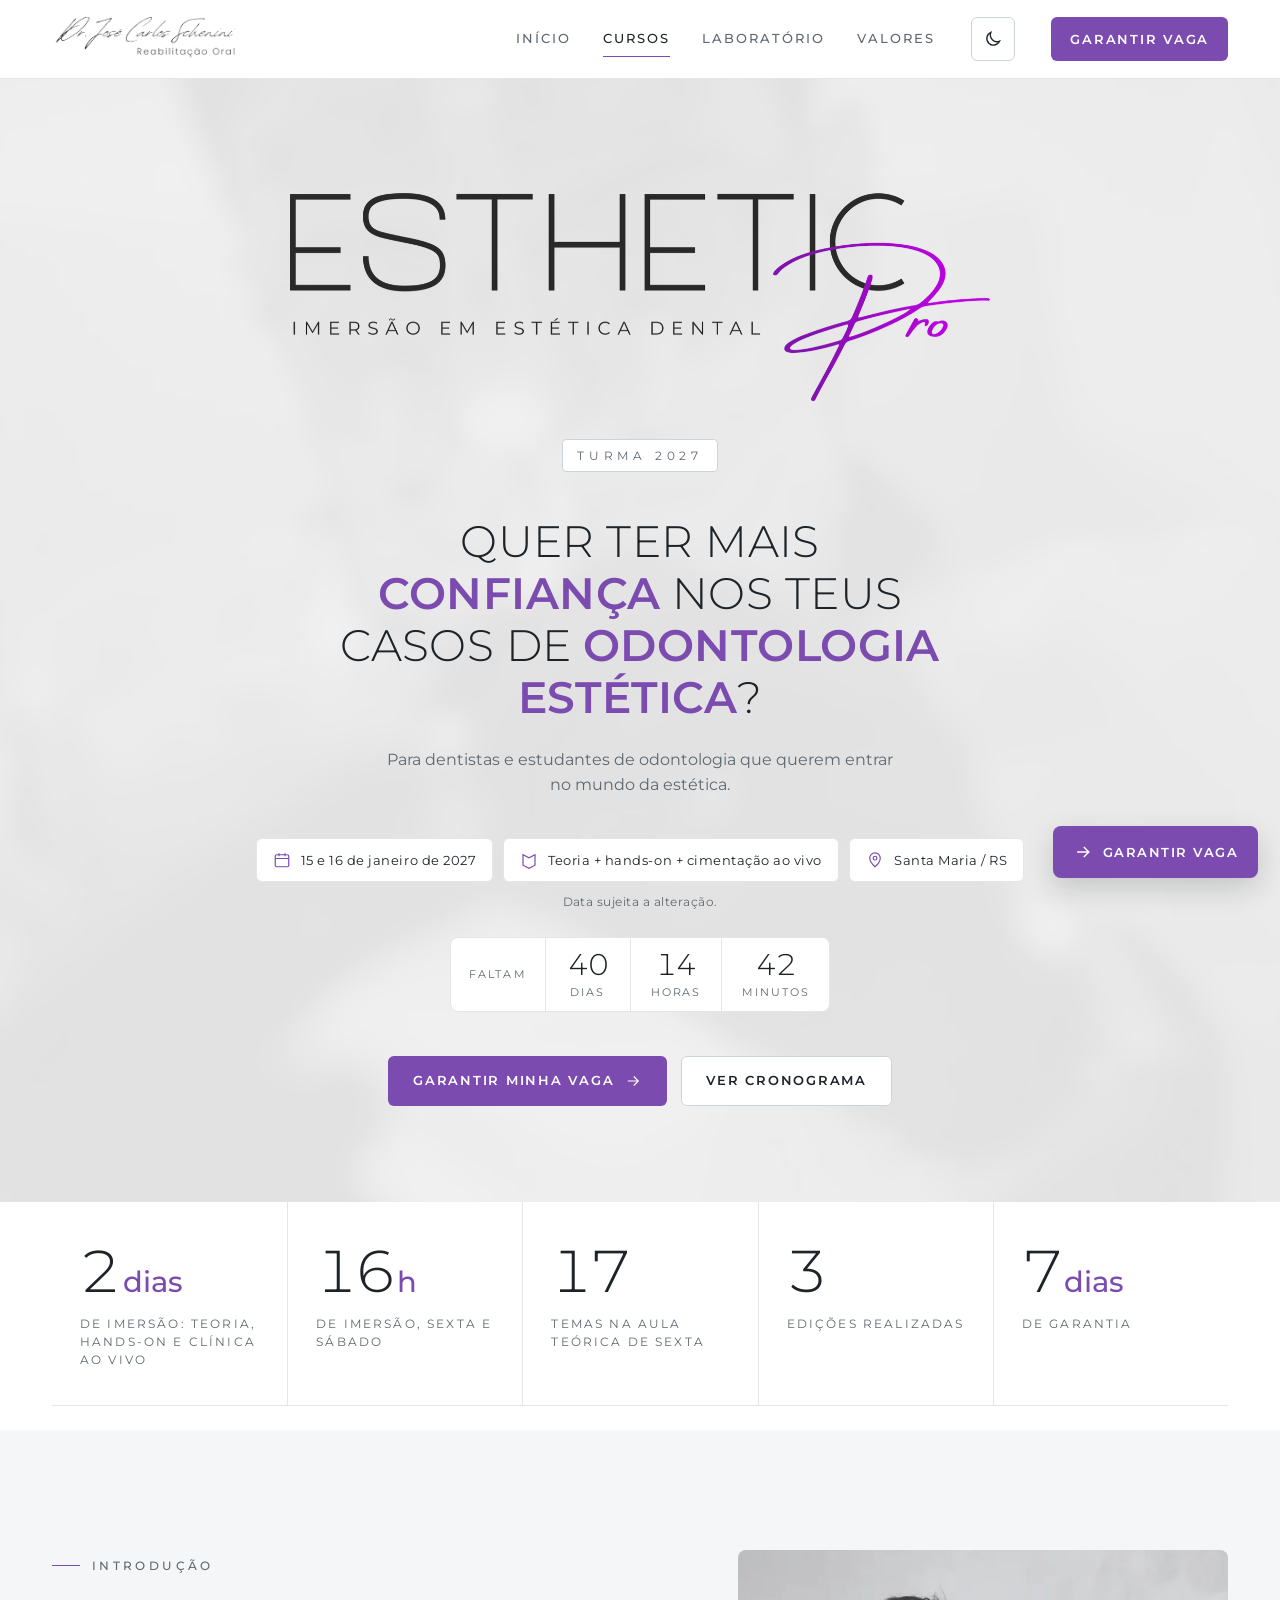
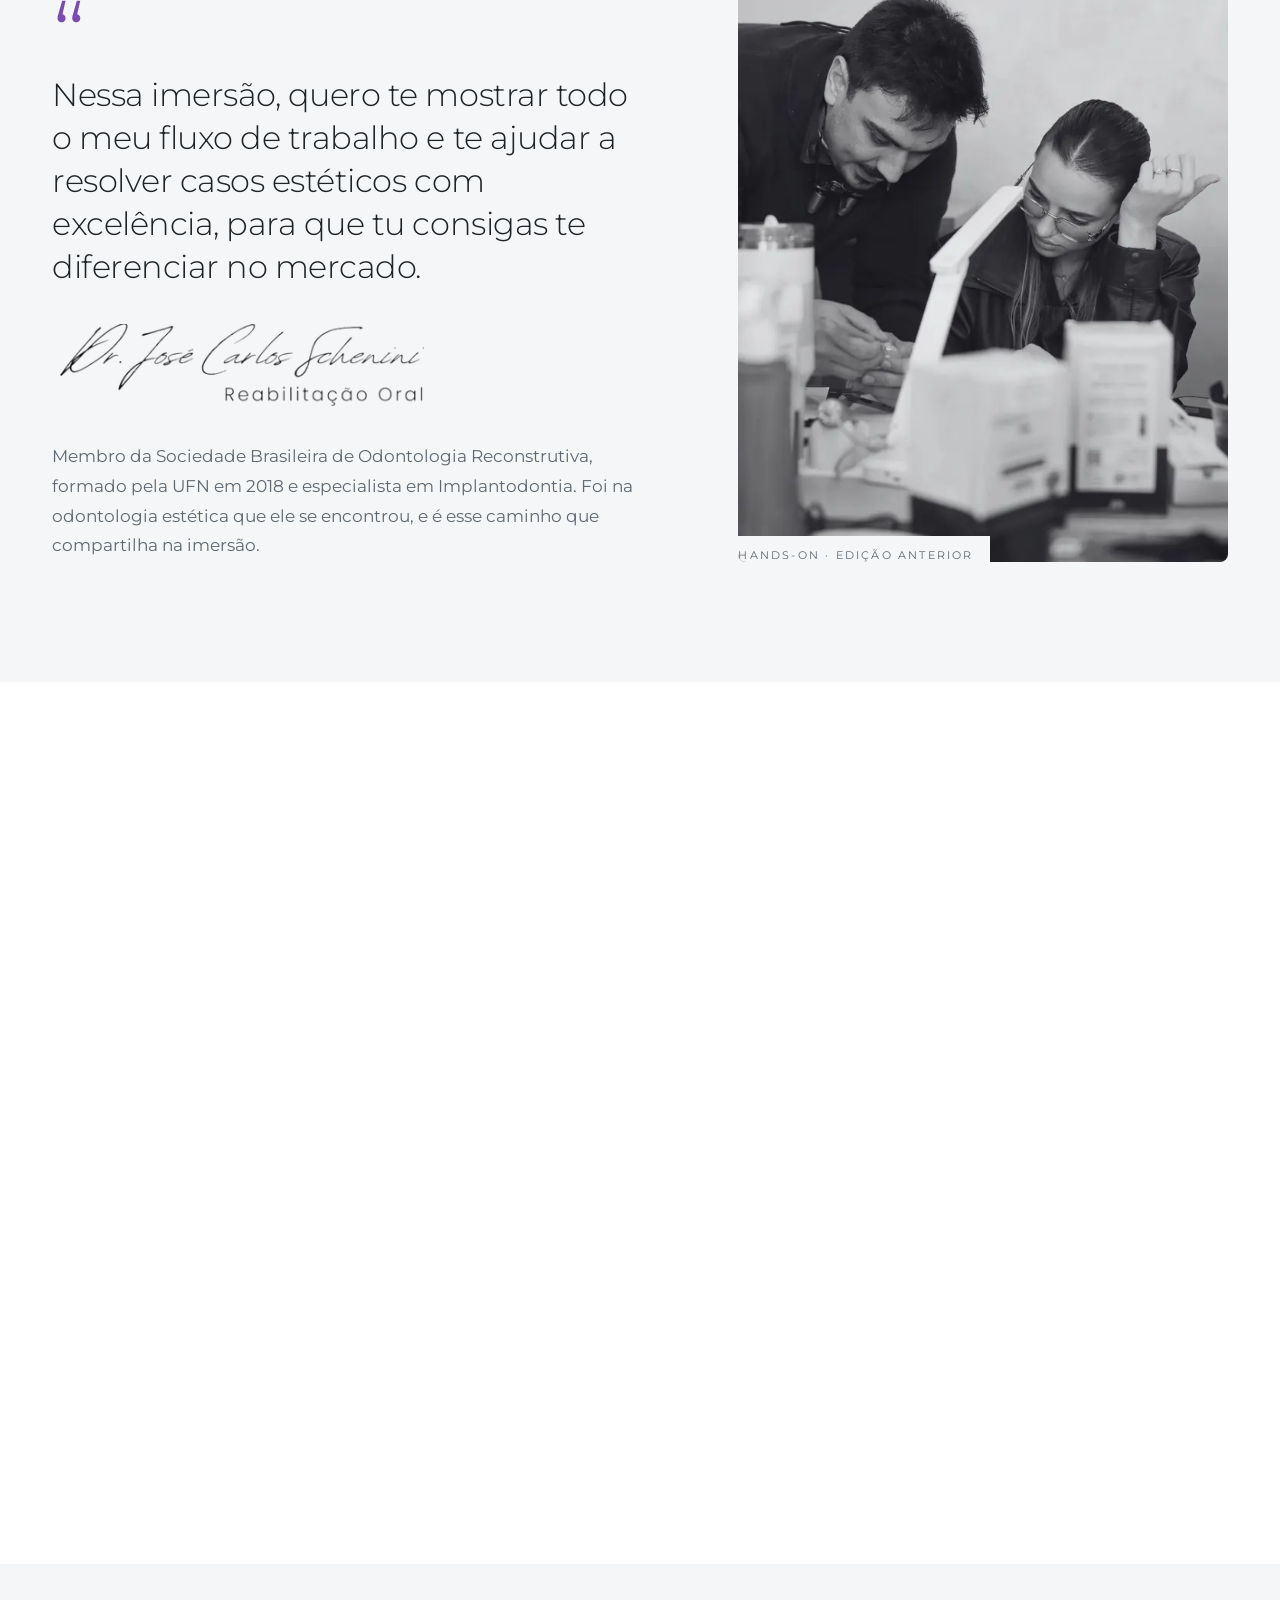
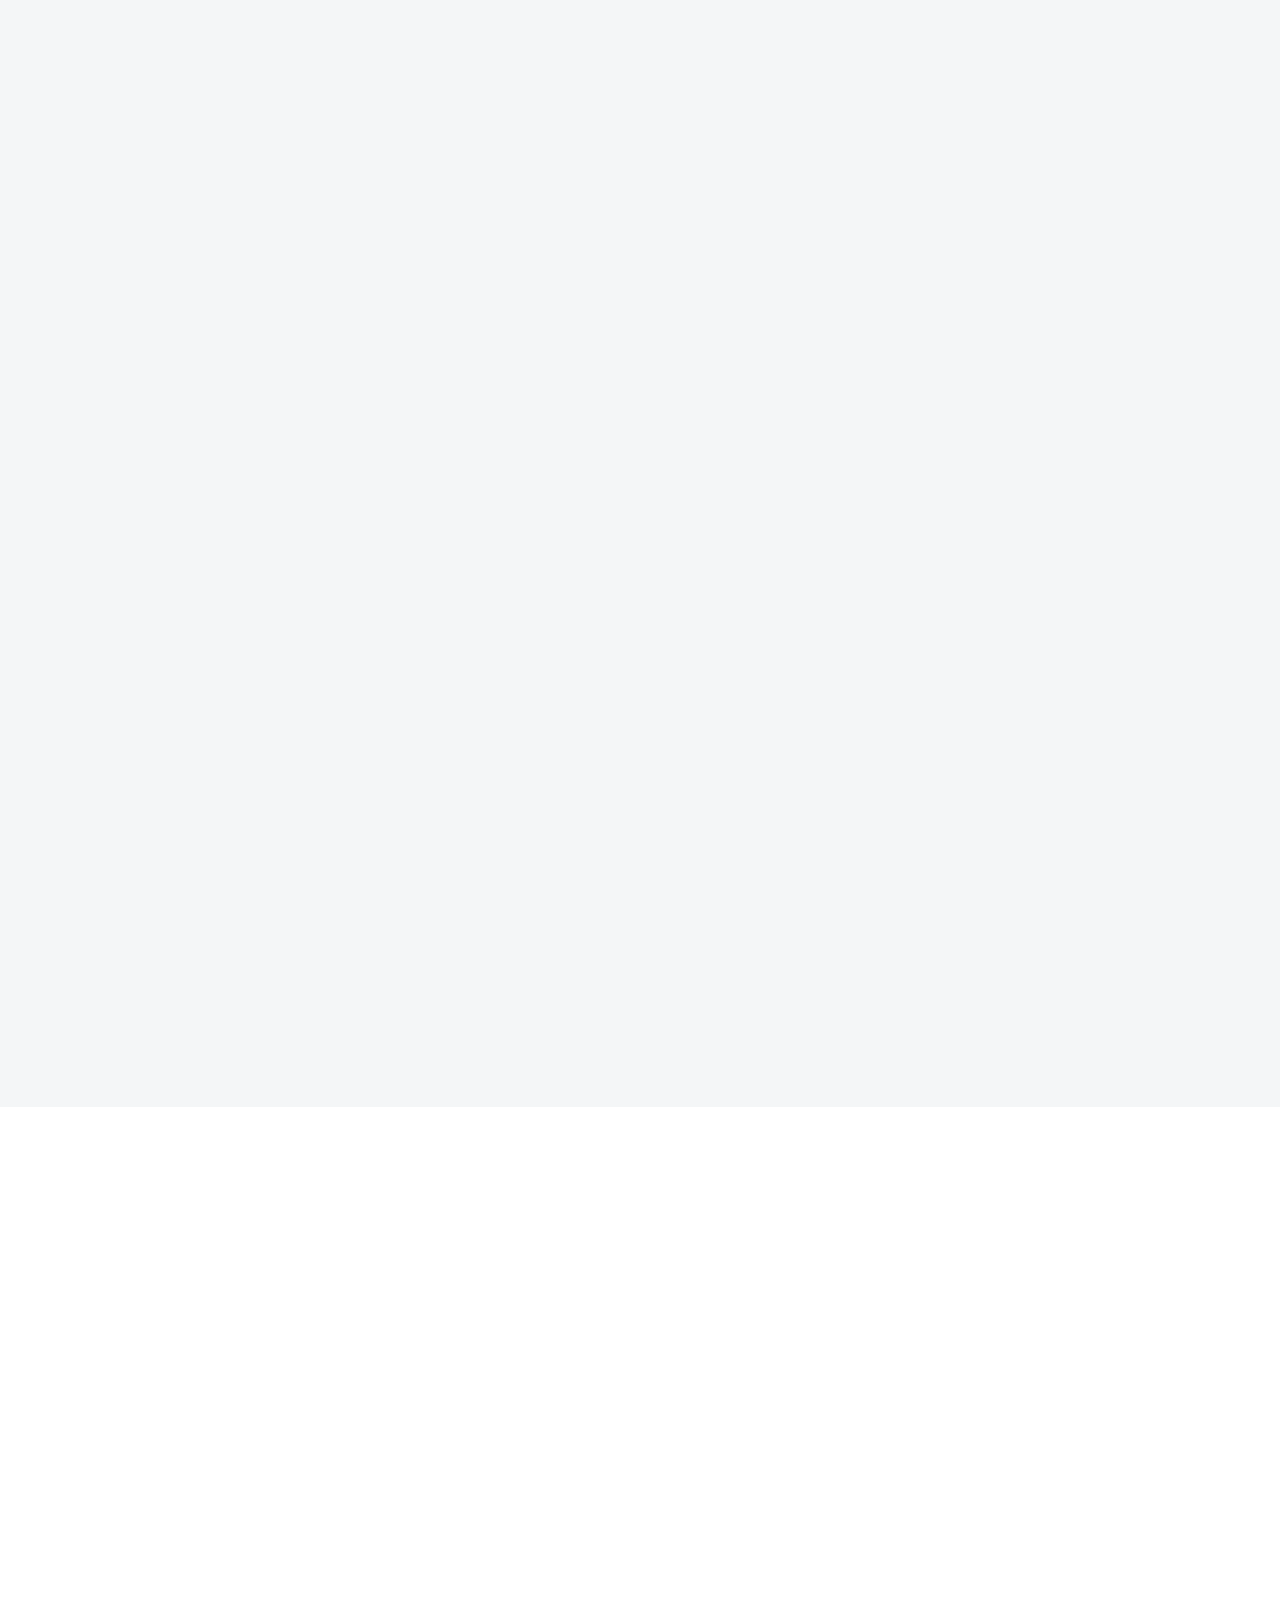
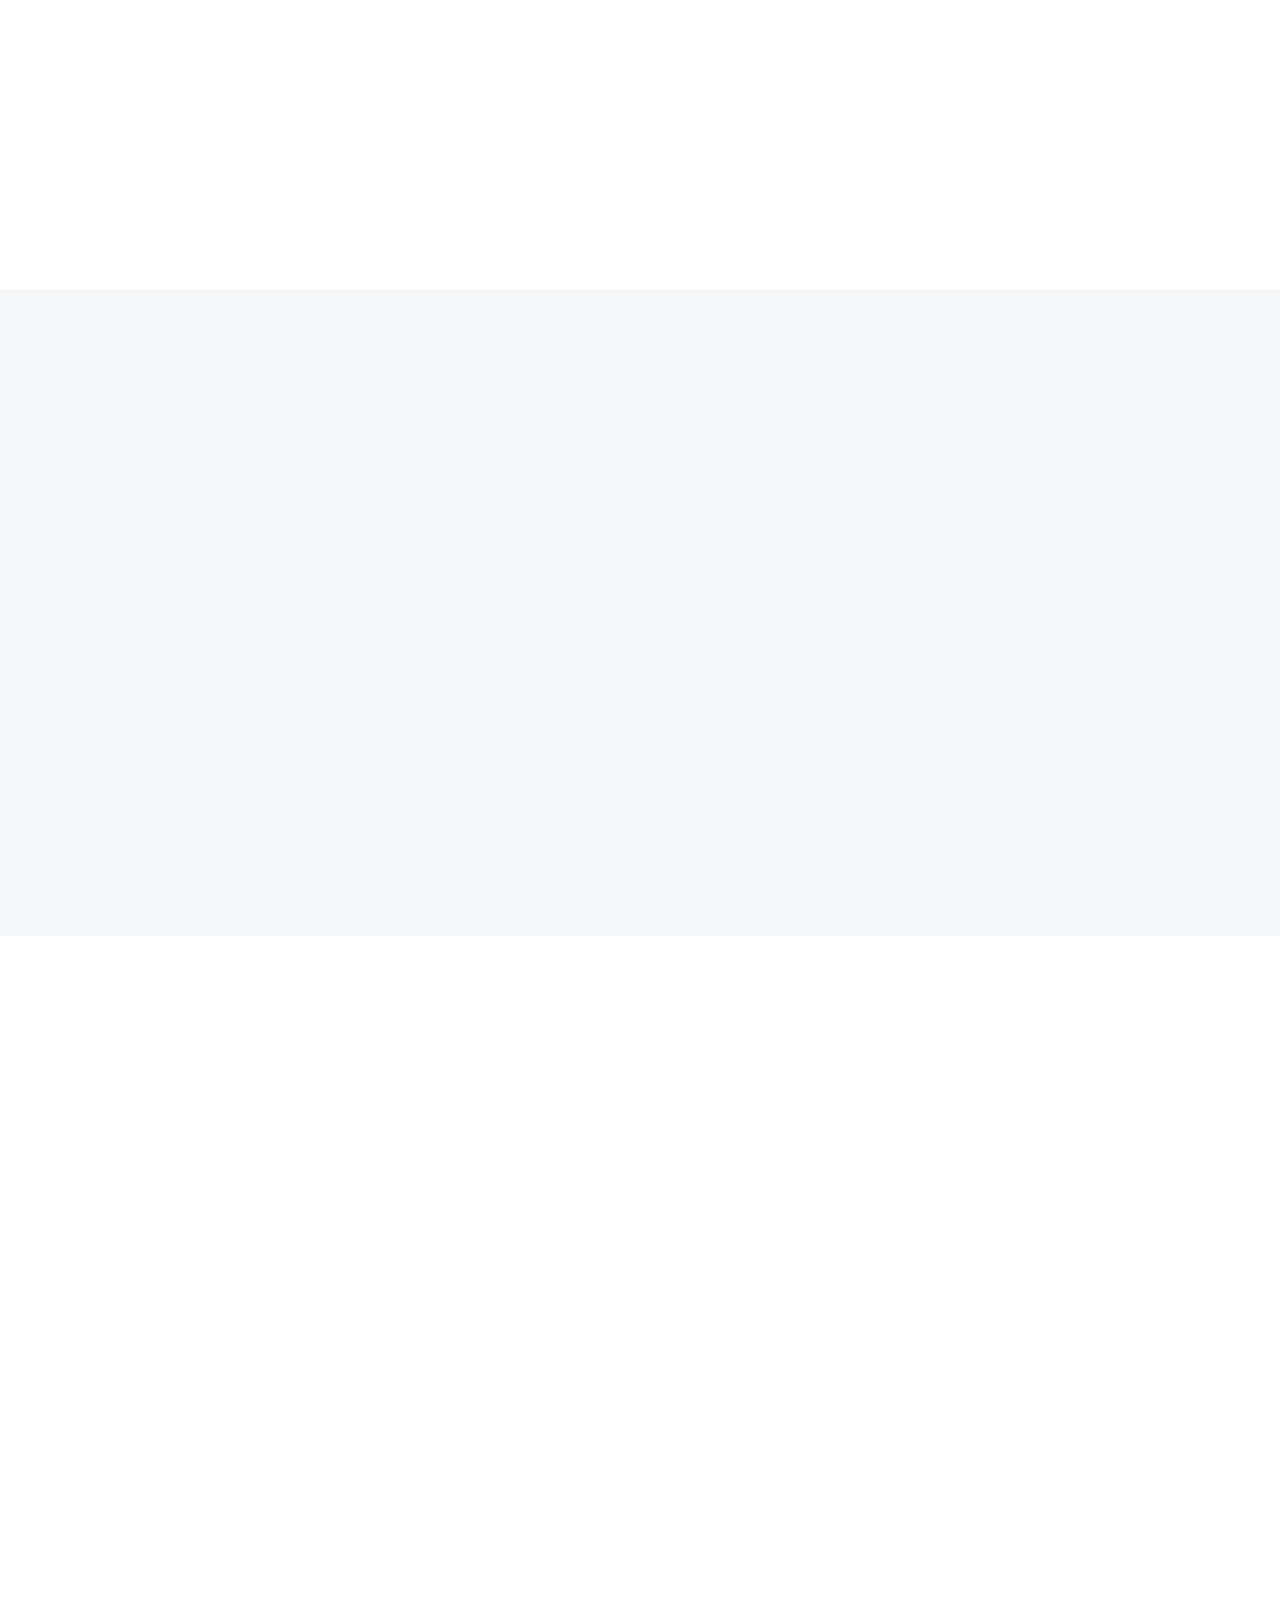
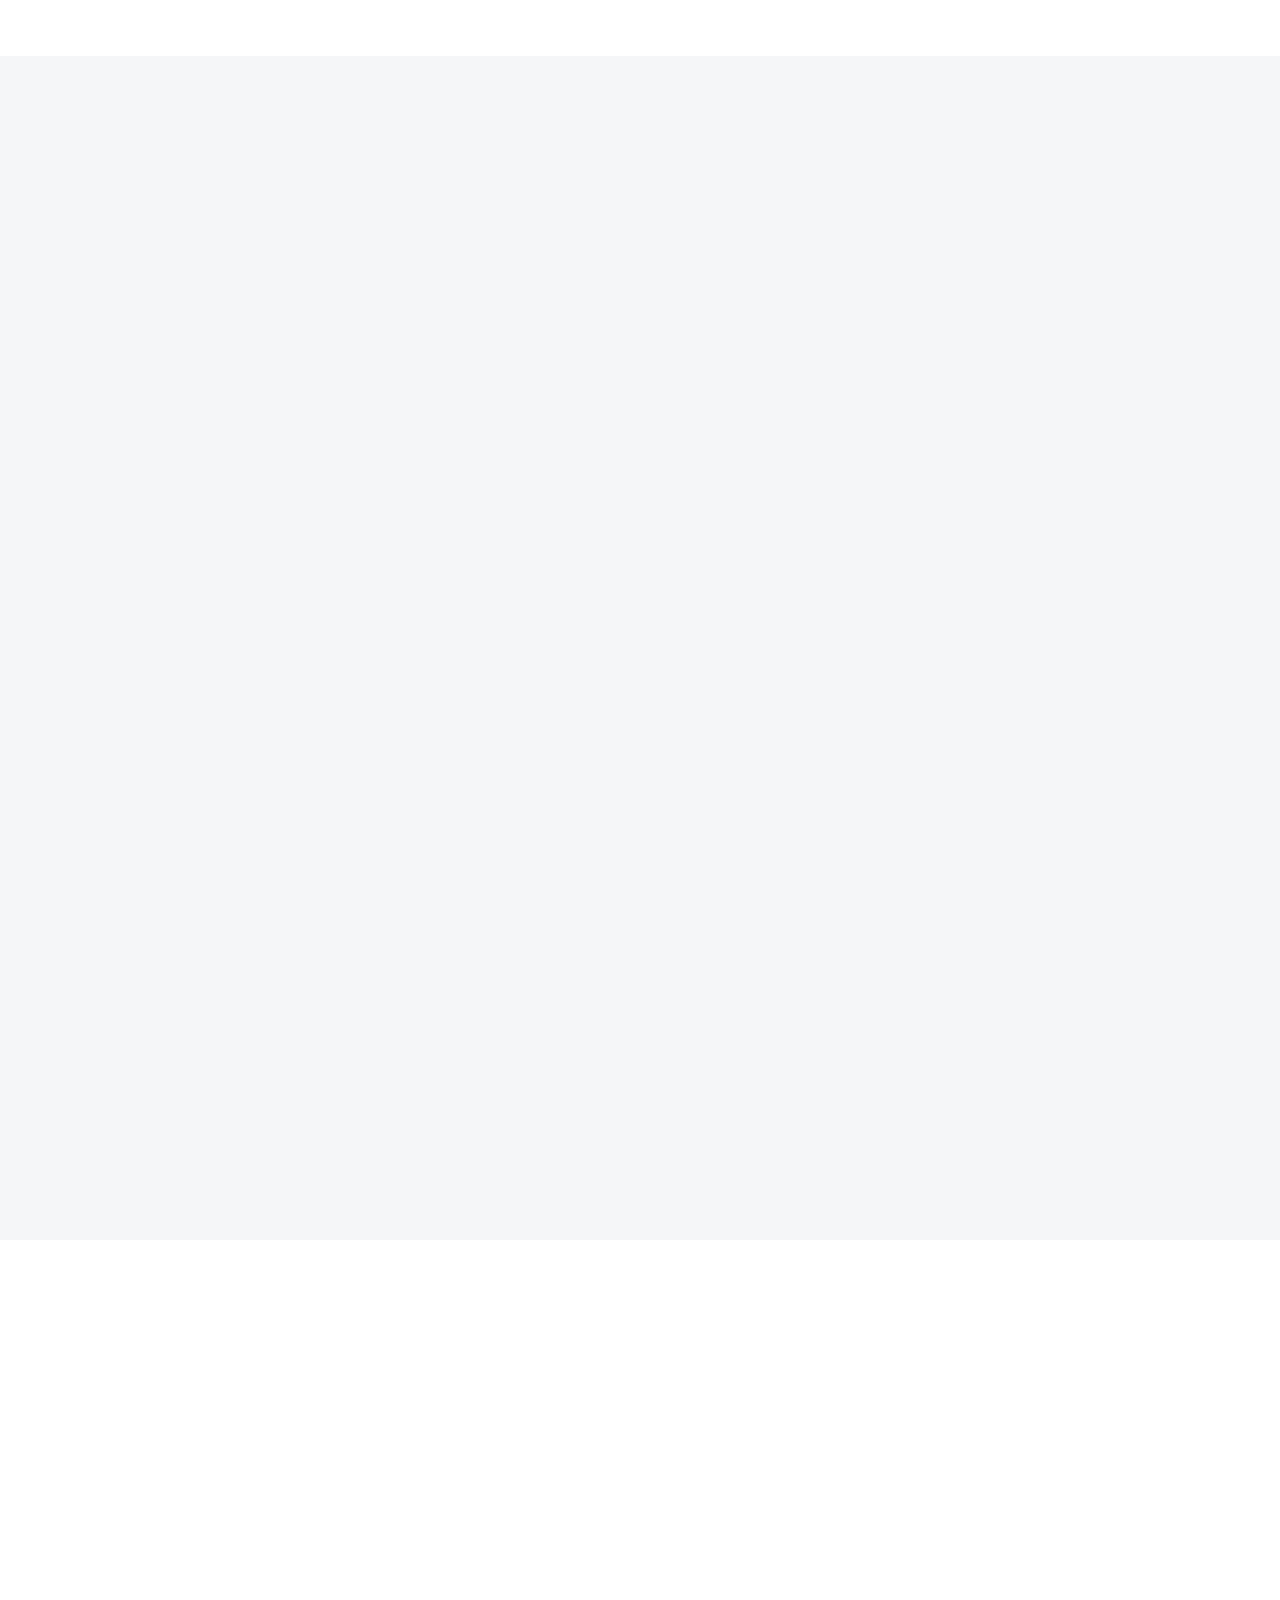
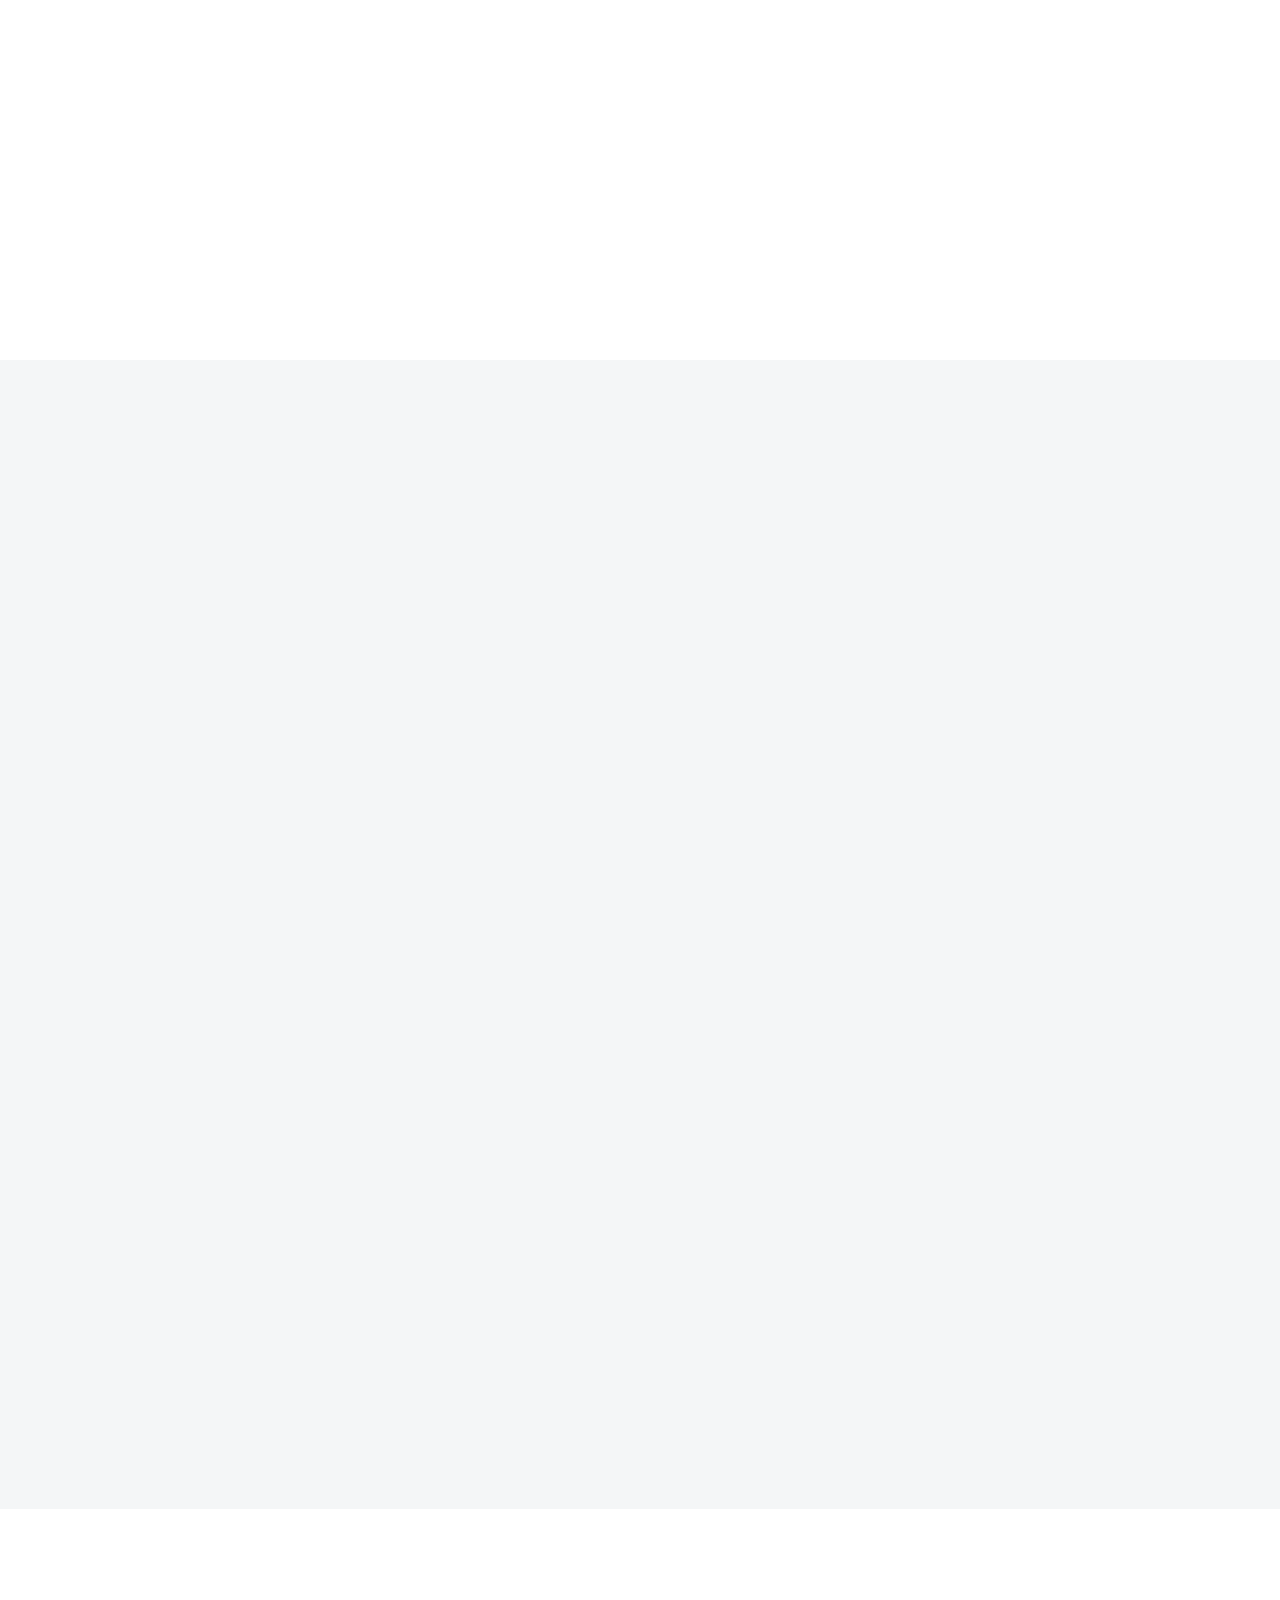
==== commit 81d57f90: "feat(cursos): espaço para o vídeo da última edição Co-Authored-By: Claude Opus 5.5 <noreply@anthropi" ====
--- a/cursos.html
+++ b/cursos.html
@@ -144,6 +144,19 @@
 
 /* galeria + vídeo */
 .gal-vid{margin-bottom:12px}
+/* vídeo da última edição: destaque 16:9 na largura do container */
+.evid{position:relative;aspect-ratio:16/9;border-radius:8px;overflow:hidden;background:var(--bg3);margin-bottom:12px;isolation:isolate}
+.evid-cover{position:absolute;inset:0;width:100%;height:100%;object-fit:cover;object-position:50% 35%;display:block;z-index:-2}
+.evid::before{content:"";position:absolute;inset:0;z-index:-1;background:linear-gradient(to top,rgba(30,35,40,.55),rgba(30,35,40,.1) 60%)}
+.evid-play{position:absolute;left:50%;top:50%;width:84px;height:84px;margin:-42px 0 0 -42px;border:0;border-radius:8px;background:var(--ac);color:#fff;display:flex;align-items:center;justify-content:center;cursor:pointer;box-shadow:0 12px 32px rgba(30,35,40,.3);transition:transform .3s,background .2s}
+.evid-play:hover{transform:scale(1.06);background:var(--ac-h)}
+.evid-play:focus-visible{outline:3px solid #fff;outline-offset:3px}
+.evid-tag{position:absolute;left:20px;bottom:20px;font-size:13px}
+.evid-msg{position:absolute;left:50%;top:calc(50% + 58px);transform:translateX(-50%);background:var(--card);color:var(--tx);font-size:13px;padding:8px 12px;border-radius:6px;white-space:nowrap}
+.evid-msg:empty{display:none}
+.evid video,.evid iframe{position:absolute;inset:0;width:100%;height:100%;border:0;background:#000;display:block}
+.evid.is-pronto .evid-tag{display:none}
+.evid.is-playing .evid-play,.evid.is-playing .evid-tag,.evid.is-playing::before{display:none}
 .gal{display:grid;grid-template-columns:repeat(4,minmax(0,1fr));grid-auto-rows:240px;gap:12px}
 .gal figure{margin:0;border-radius:8px;overflow:hidden;position:relative}
 .gal img{width:100%;height:100%;object-fit:cover;display:block;transition:transform 1s cubic-bezier(.2,.7,.2,1)}
@@ -216,6 +229,9 @@
   .topics{grid-template-columns:minmax(0,1fr)}
   .row2{grid-template-columns:minmax(0,1fr)}
   .day-h h3{font-size:30px}
+  .evid-play{width:64px;height:64px;margin:-32px 0 0 -32px}
+  .evid-tag{left:12px;bottom:12px;font-size:11.5px}
+  .evid-msg{top:calc(50% + 44px);white-space:normal;width:max-content;max-width:80%;text-align:center}
   .cd-k{display:none}
   .cd-u{min-width:0;padding:12px 16px}
   .lev{padding:6px 20px 24px}
@@ -452,7 +468,20 @@
 <h2 class="dd">Como é <em>estar lá</em>.</h2>
 </div>
 </div>
-<div class="gal-vid rv"><figure class="vid vid-wide"><span class="vid-play" aria-hidden="true"><svg width="22" height="22" viewBox="0 0 24 24" fill="currentColor"><path d="M8 5v14l11-7z"></path></svg></span><p>[Vídeo da imersão]</p><span>Resumo em vídeo de uma edição anterior: aula, hands-on, cimentação ao vivo e happy hour</span></figure></div>
+<!--
+  VÍDEO DA ÚLTIMA EDIÇÃO (Esthetic Pro)
+  Opção 1, arquivo no site: coloque o vídeo em /video/esthetic-pro-ultima-edicao.mp4
+  e a capa em /video/esthetic-pro-ultima-edicao.jpg (1920x1080). Não precisa mexer no HTML:
+  quando a capa existir, o site troca a foto provisória, tira o selo "em breve" e o play abre o vídeo.
+  Opção 2, YouTube não listado (melhor se o arquivo passar de ~20 MB): preencha data-youtube-id abaixo
+  com o ID do vídeo (o trecho depois de "v=" no link). Nada do YouTube carrega antes do clique no play.
+-->
+<div class="evid rv" data-video="/video/esthetic-pro-ultima-edicao.mp4" data-poster="/video/esthetic-pro-ultima-edicao.jpg" data-youtube-id="">
+<picture><source type="image/webp" srcset="/img/turma-640.webp 640w, /img/turma-1280.webp 1280w" sizes="(max-width: 1280px) 100vw, 1180px"><img class="evid-cover" src="/img/turma.jpg" alt="Turma reunida na sala de aula da imersão Esthetic Pro" width="1350" height="1800" loading="lazy" decoding="async"></picture>
+<button class="evid-play" type="button" aria-label="Assistir ao vídeo da última edição da imersão"><svg width="30" height="30" viewBox="0 0 24 24" fill="currentColor" aria-hidden="true"><path d="M8 5v14l11-7z"></path></svg></button>
+<span class="evid-tag ph-hold">[Vídeo da última edição, em breve]</span>
+<p class="evid-msg" role="status" aria-live="polite"></p>
+</div>
 <div class="gal rv">
 <figure class="g-a"><picture><source type="image/webp" srcset="/img/turma-640.webp 640w, /img/turma-1280.webp 1280w" sizes="(max-width: 1024px) 100vw, 50vw"><img src="/img/turma.jpg" alt="Turma reunida na sala de aula da imersão" width="1350" height="1800" loading="lazy" decoding="async"></picture></figure>
 <figure class="g-b"><picture><source type="image/webp" srcset="/img/palestra-640.webp 640w, /img/palestra-1080.webp 1080w" sizes="(max-width: 1024px) 100vw, 50vw"><img src="/img/palestra.jpg" alt="Dr. José Carlos durante a aula teórica" width="1080" height="1620" loading="lazy" decoding="async"></picture></figure>
